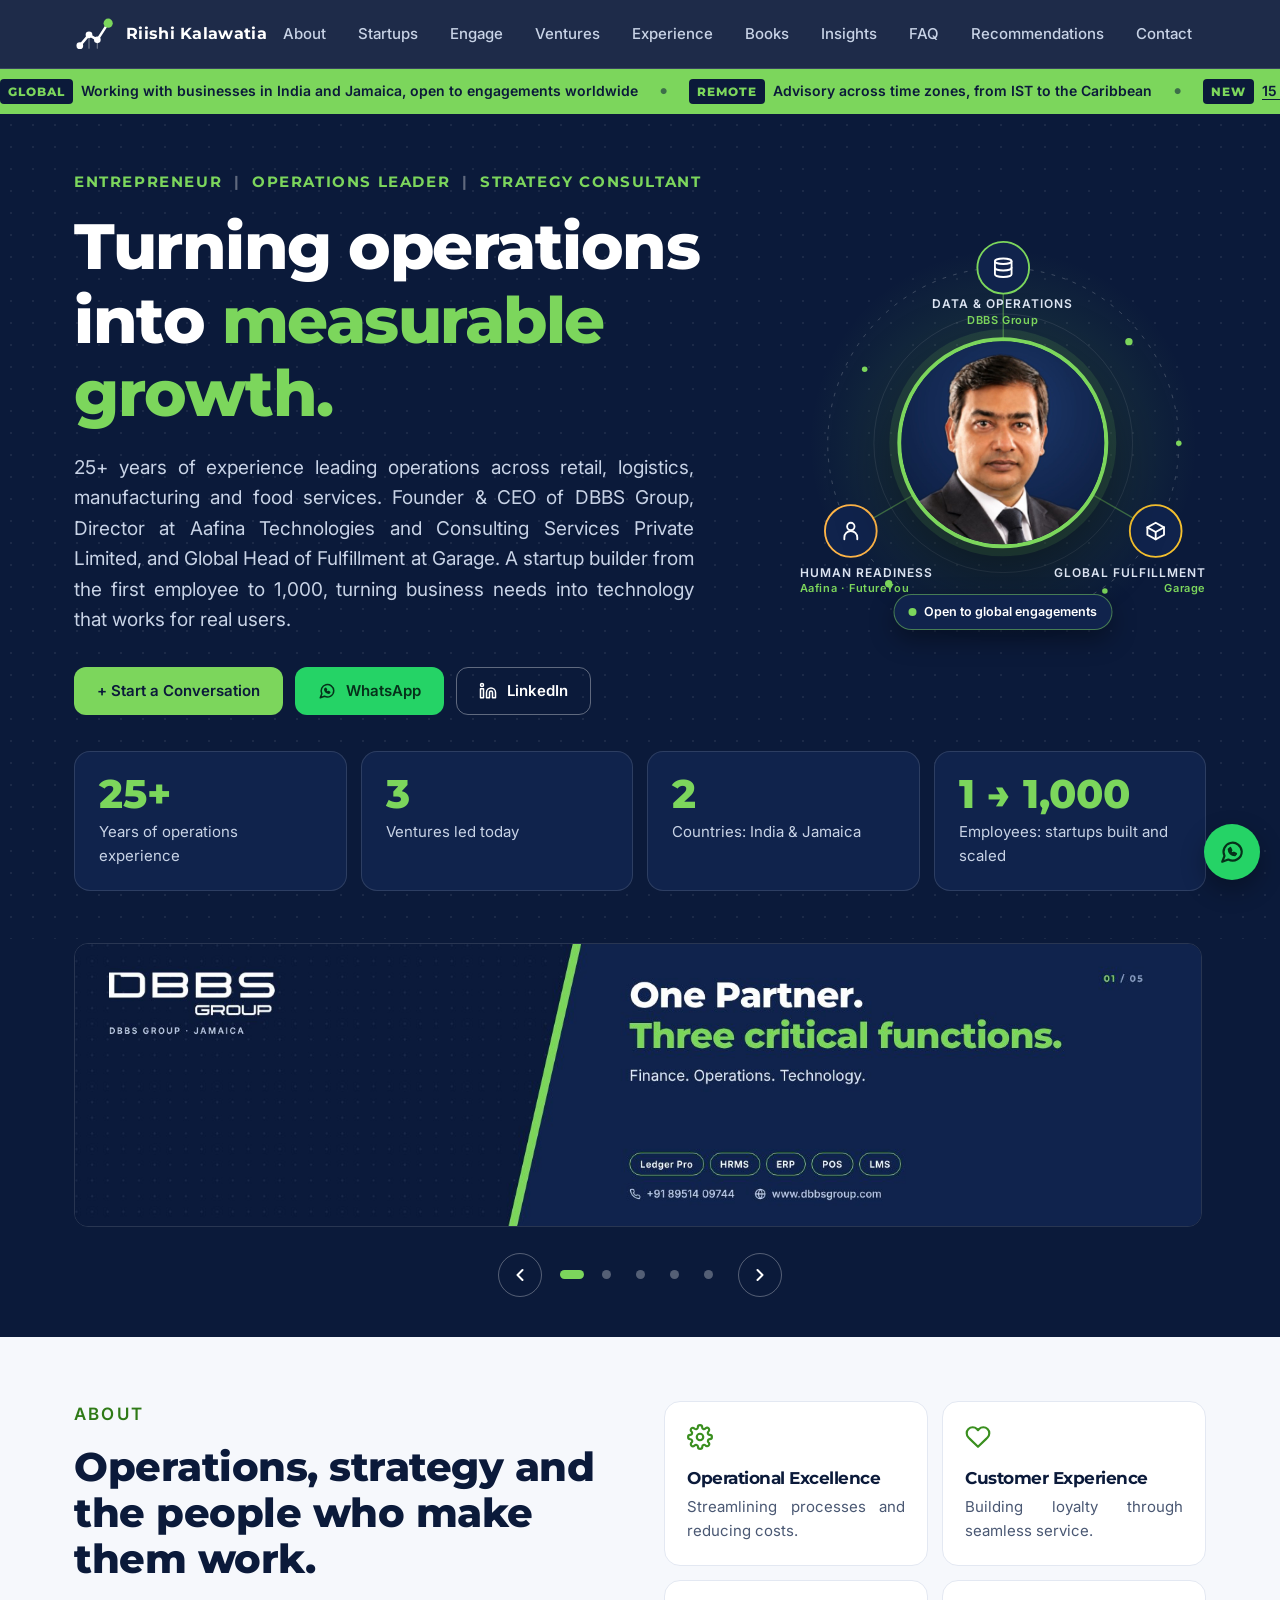
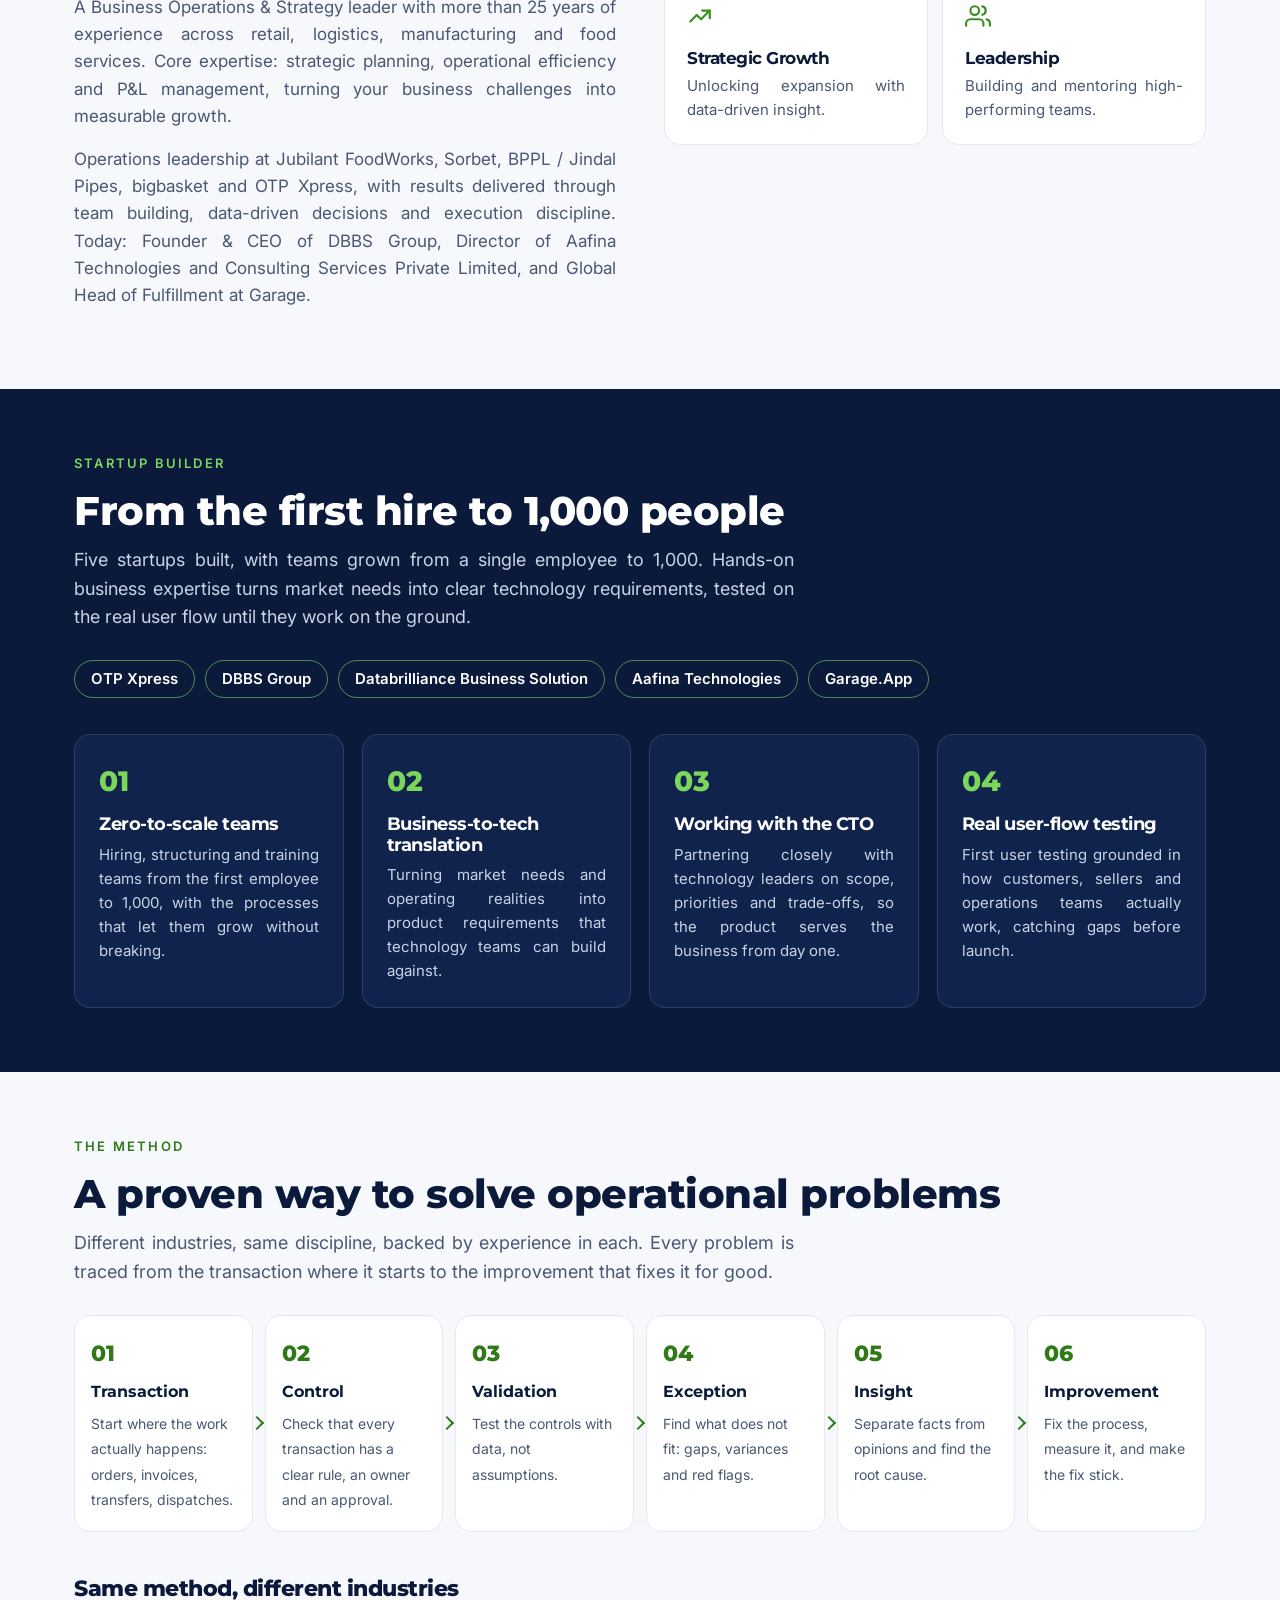
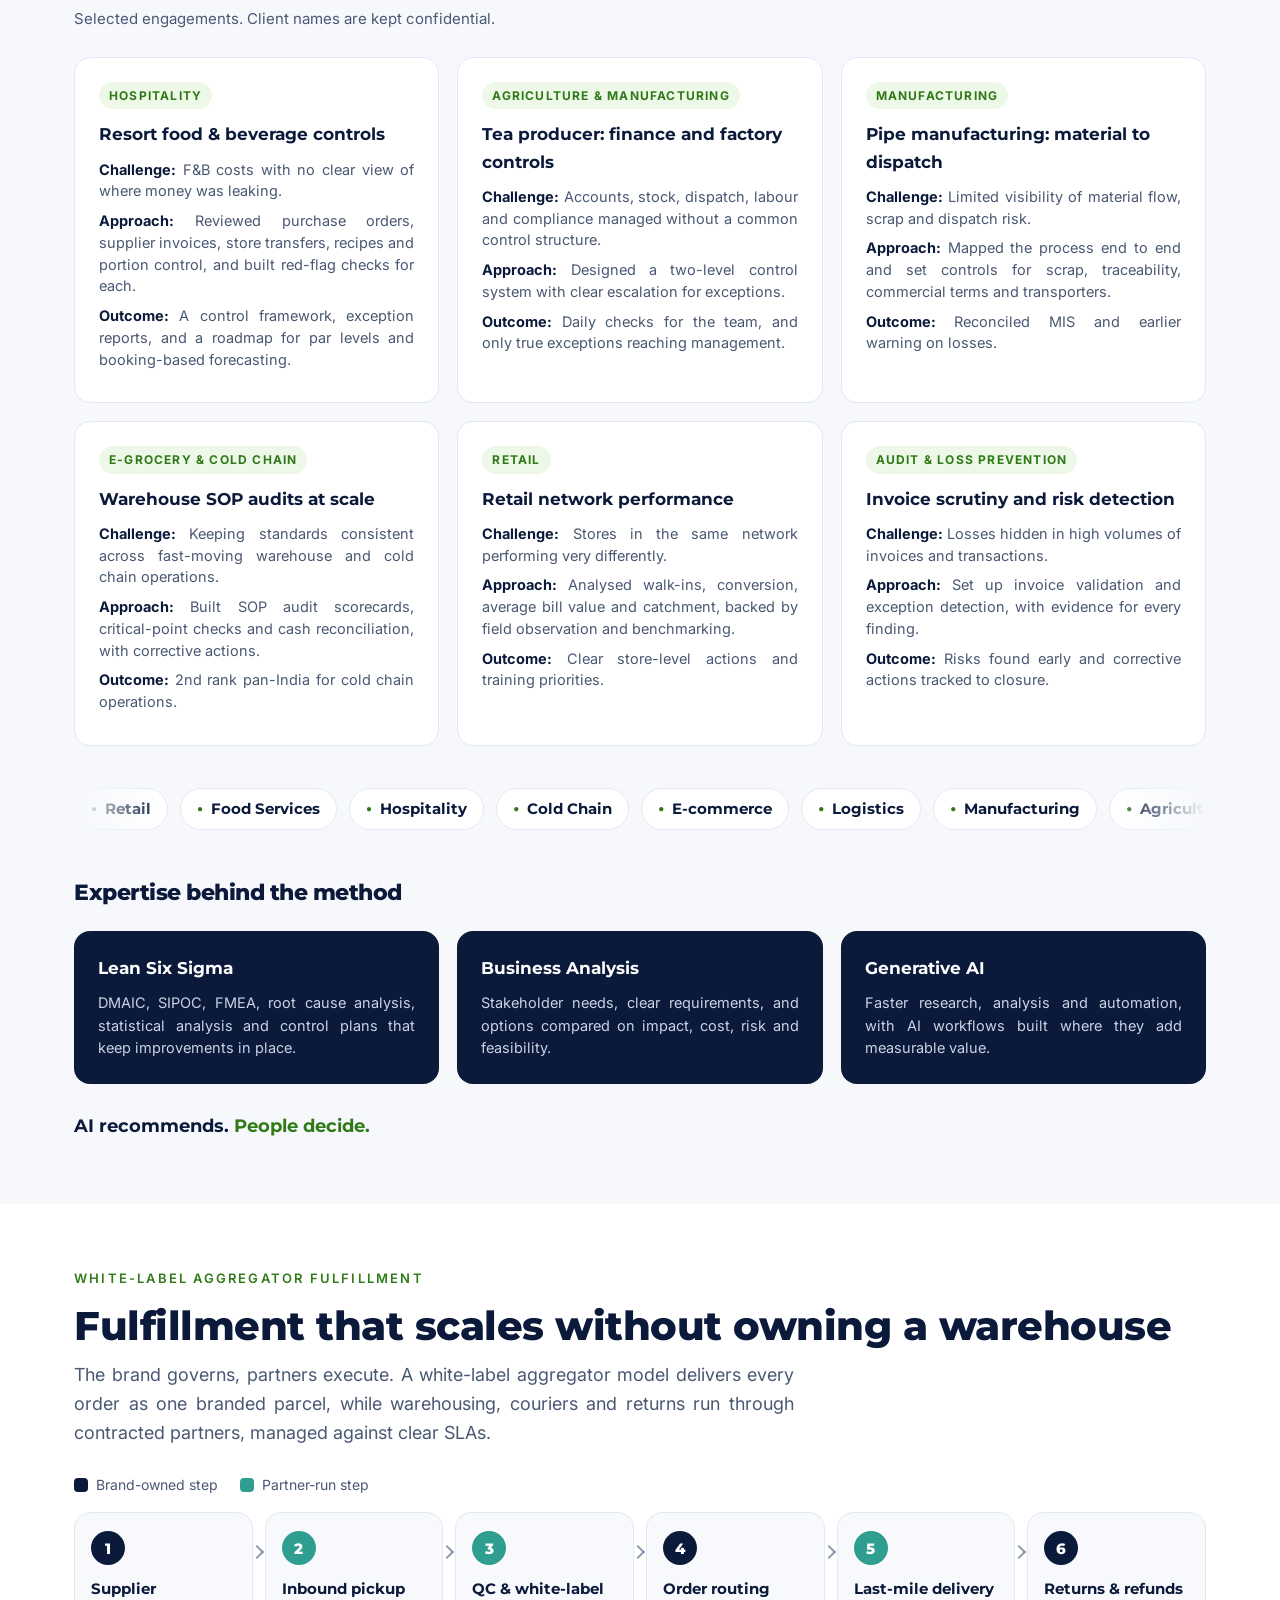
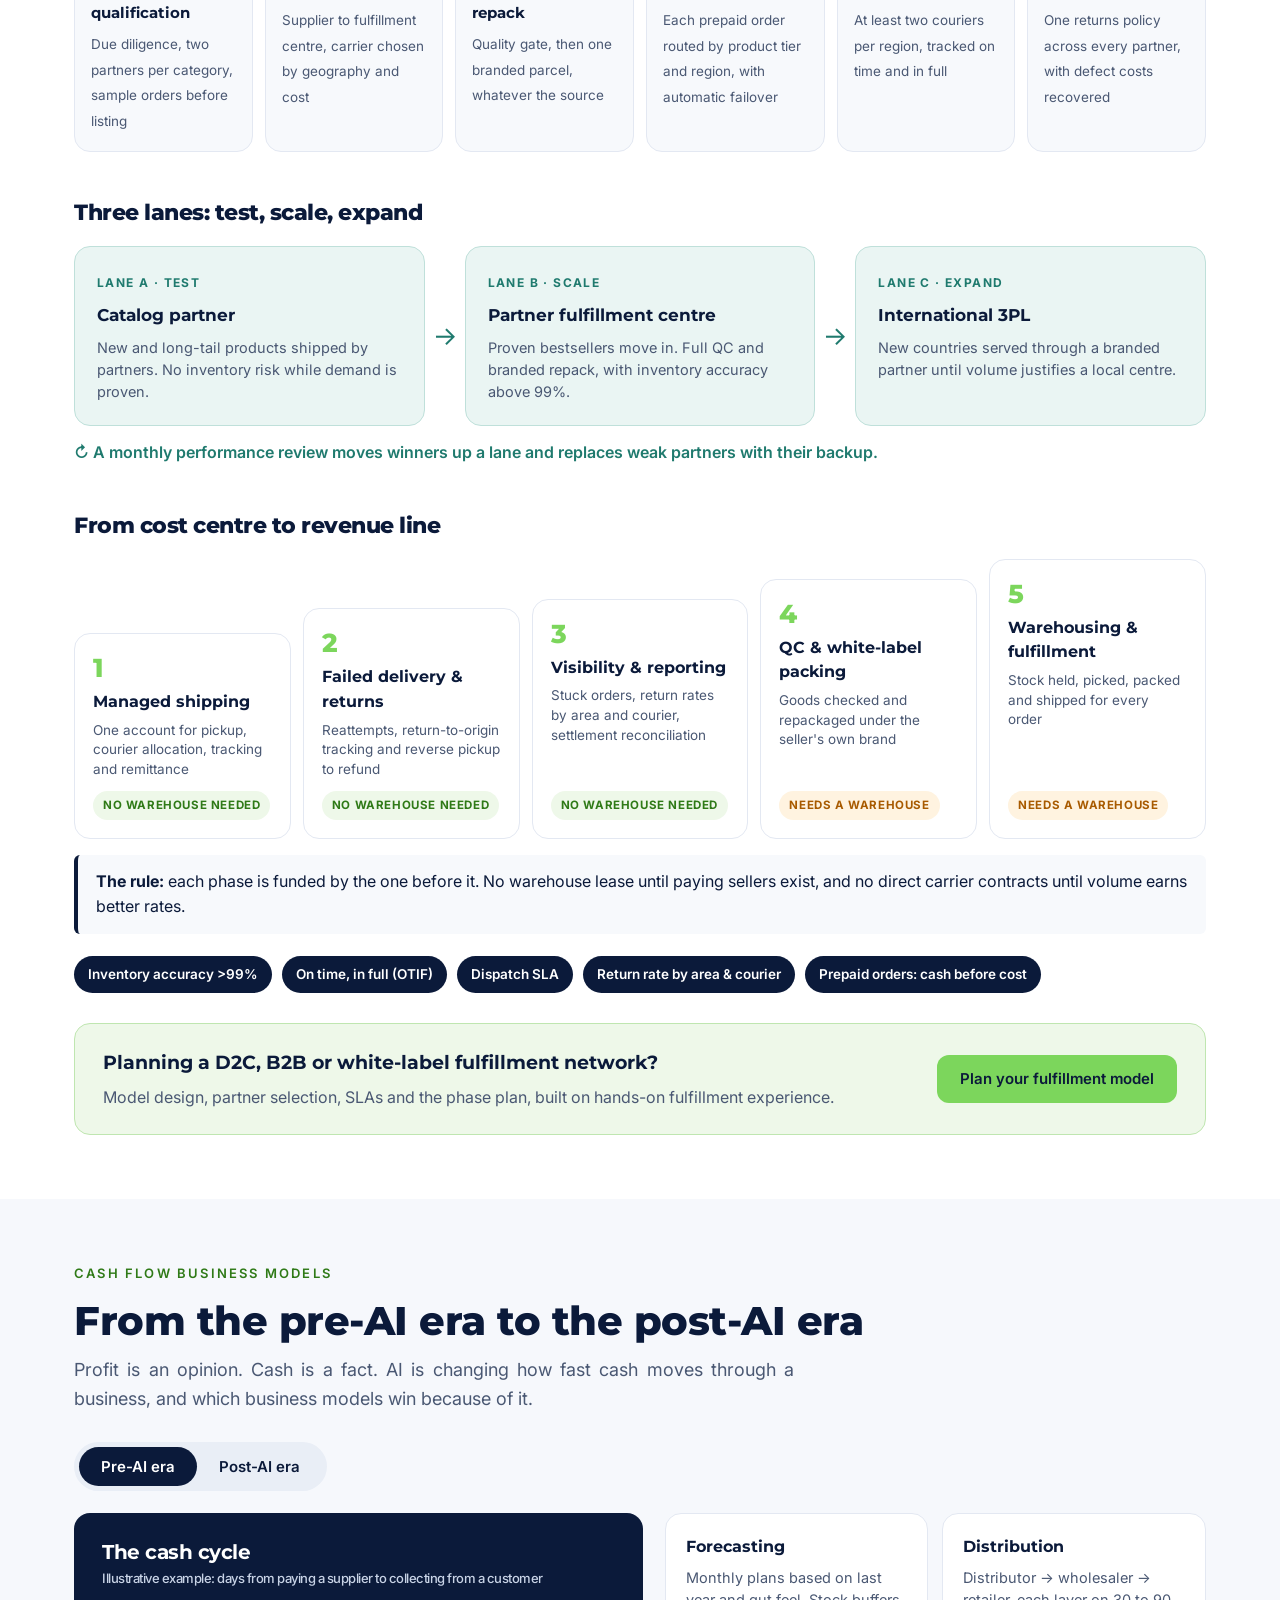
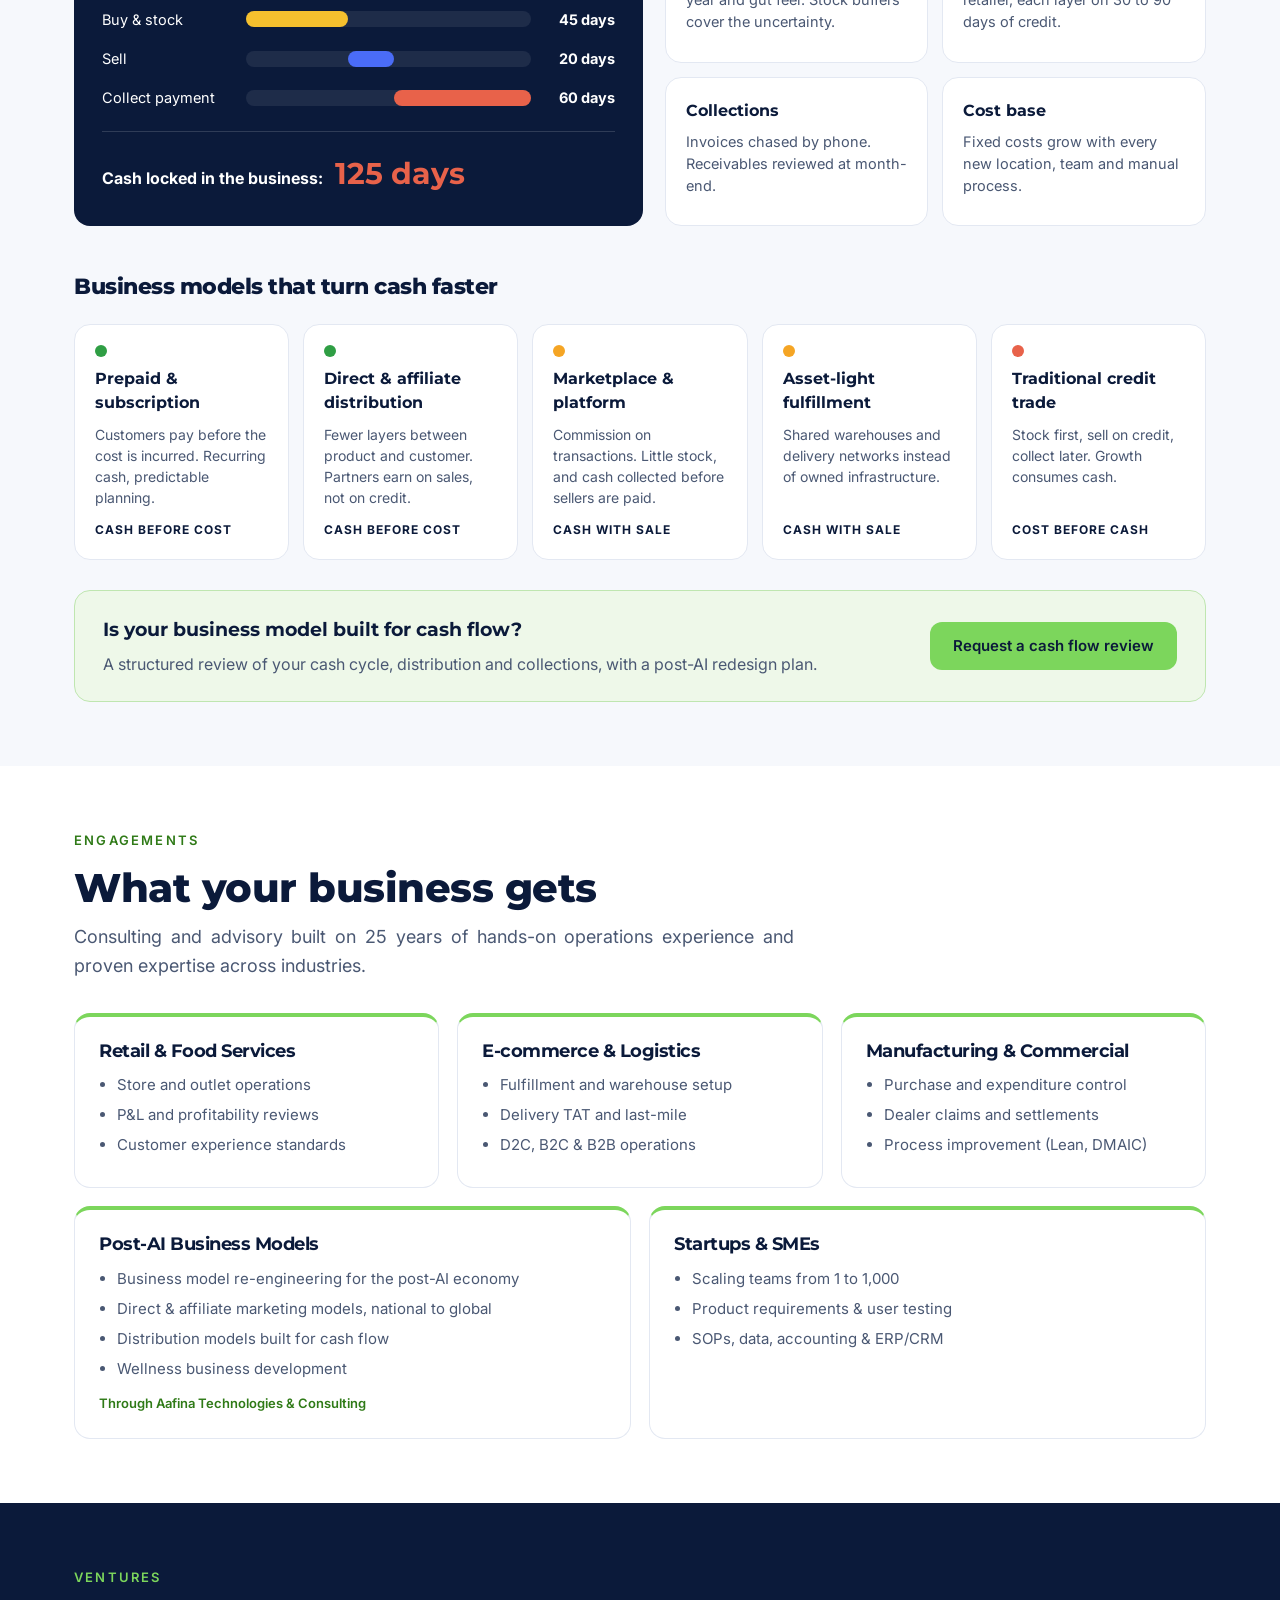
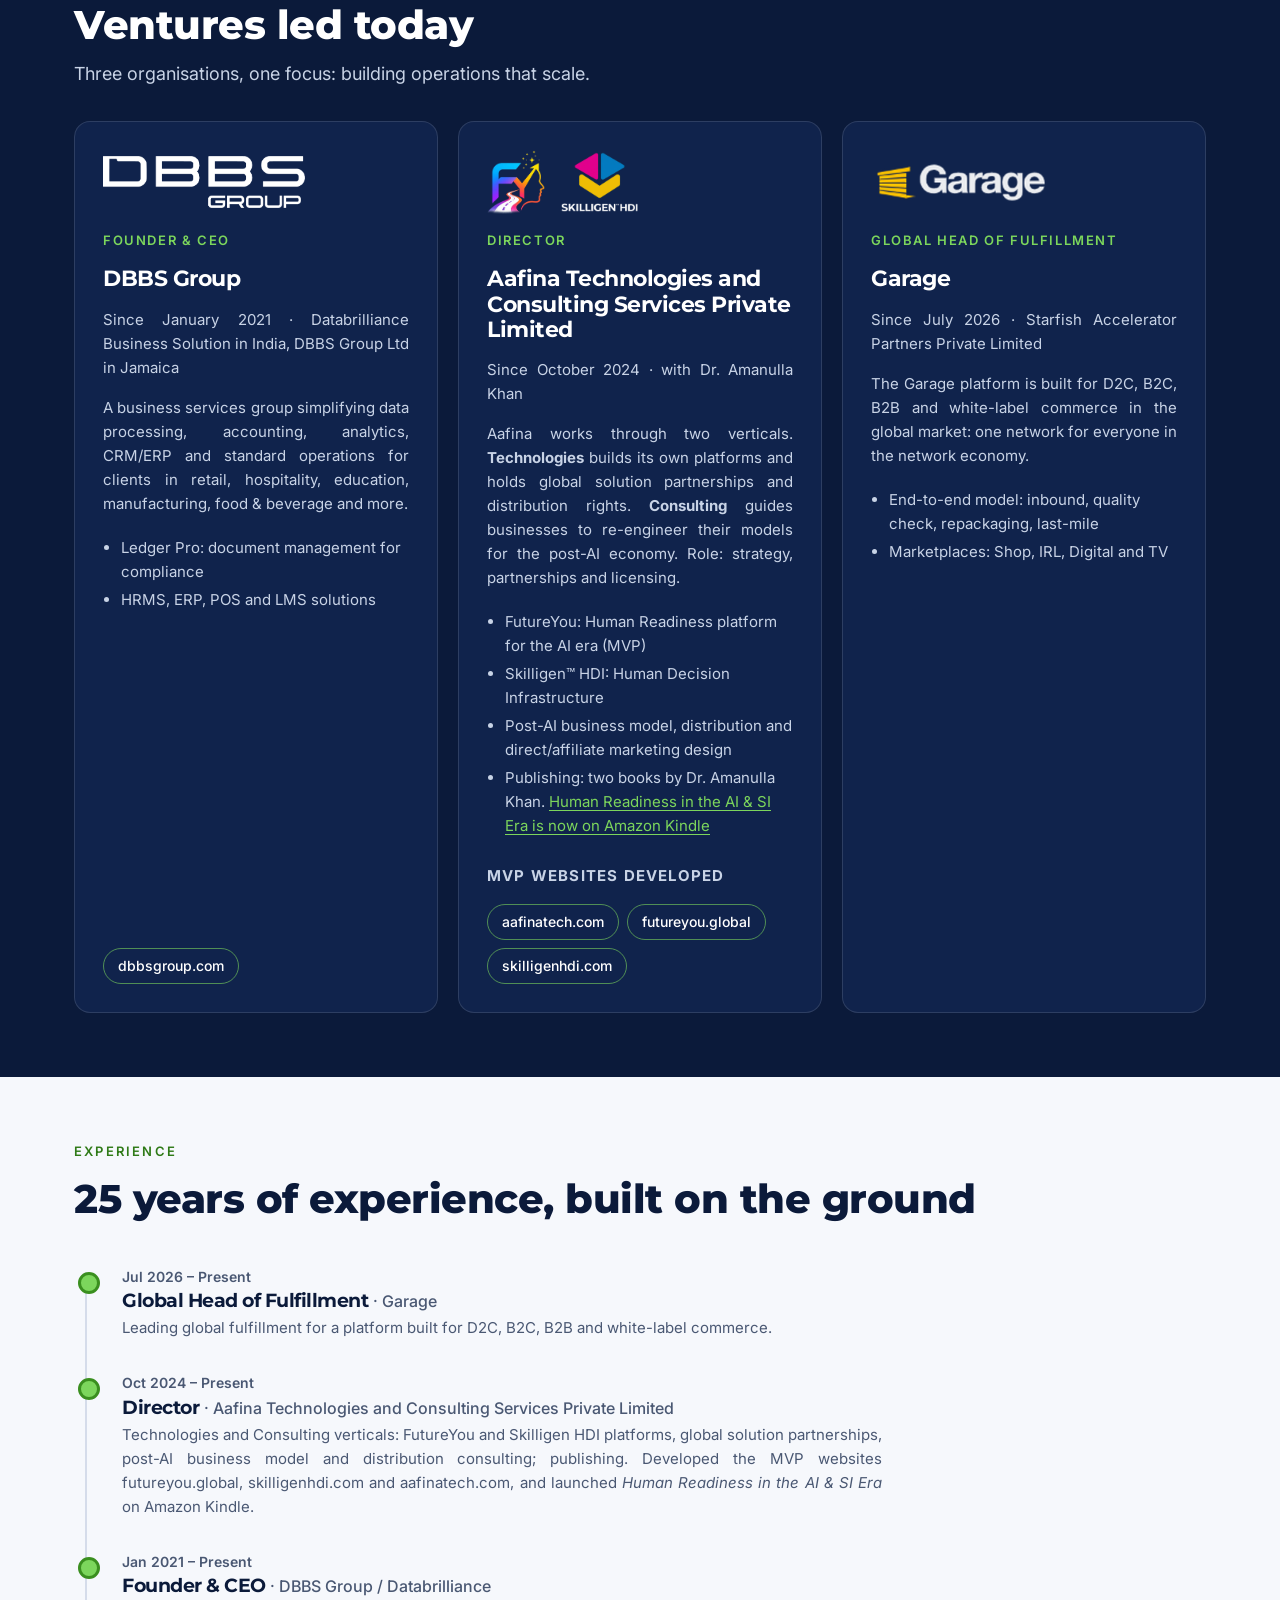
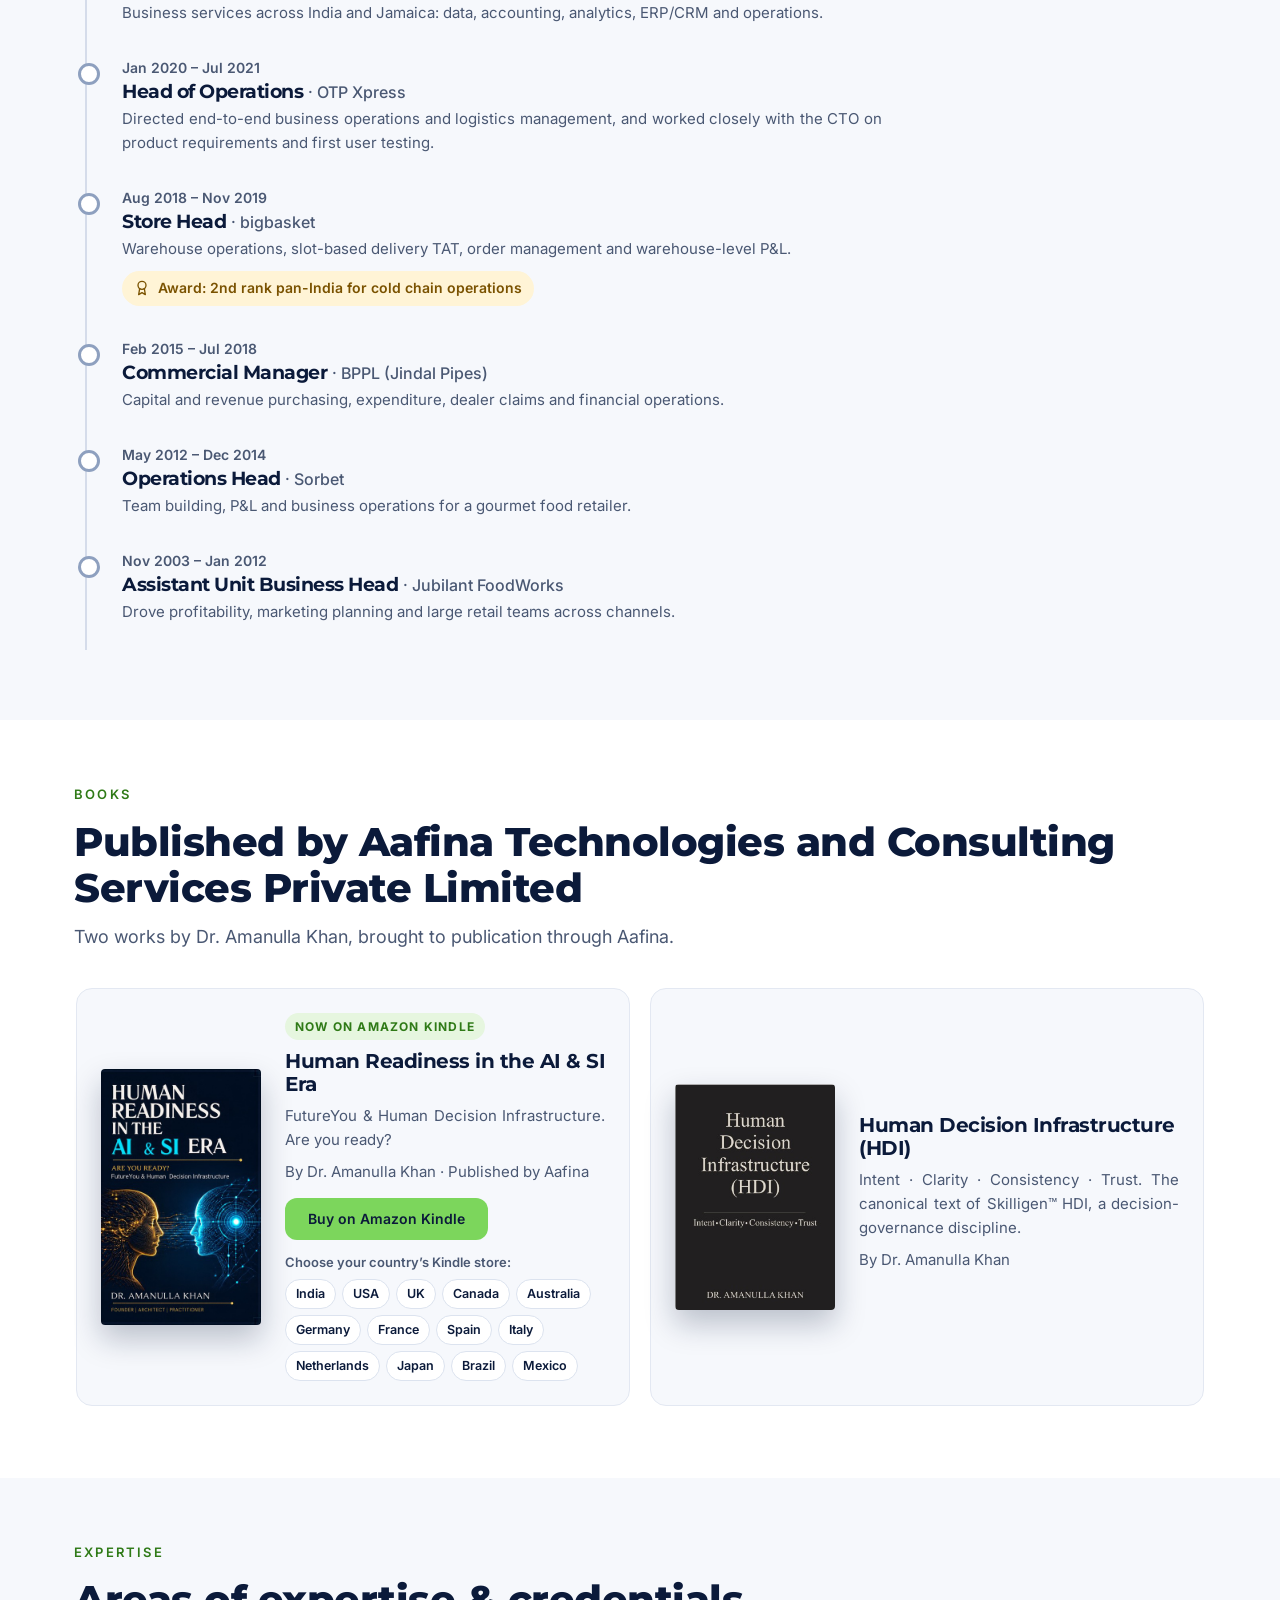
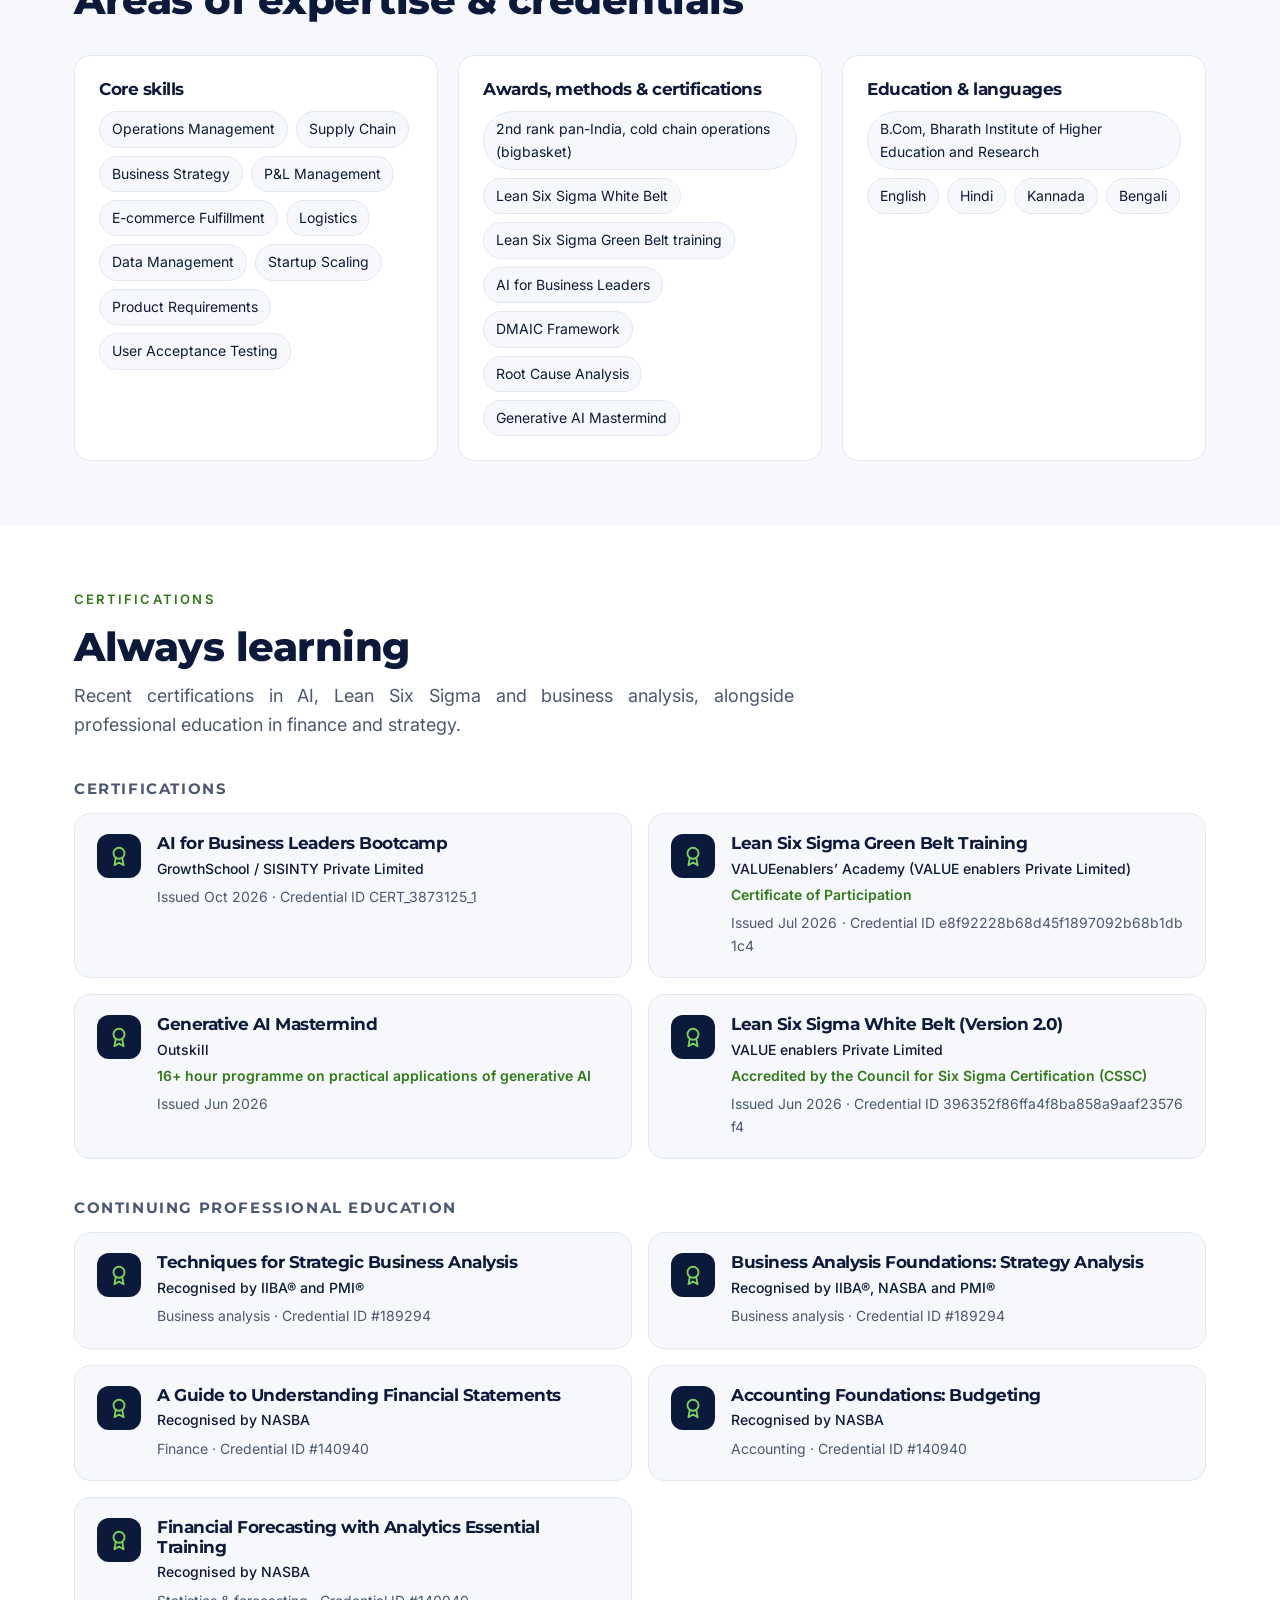
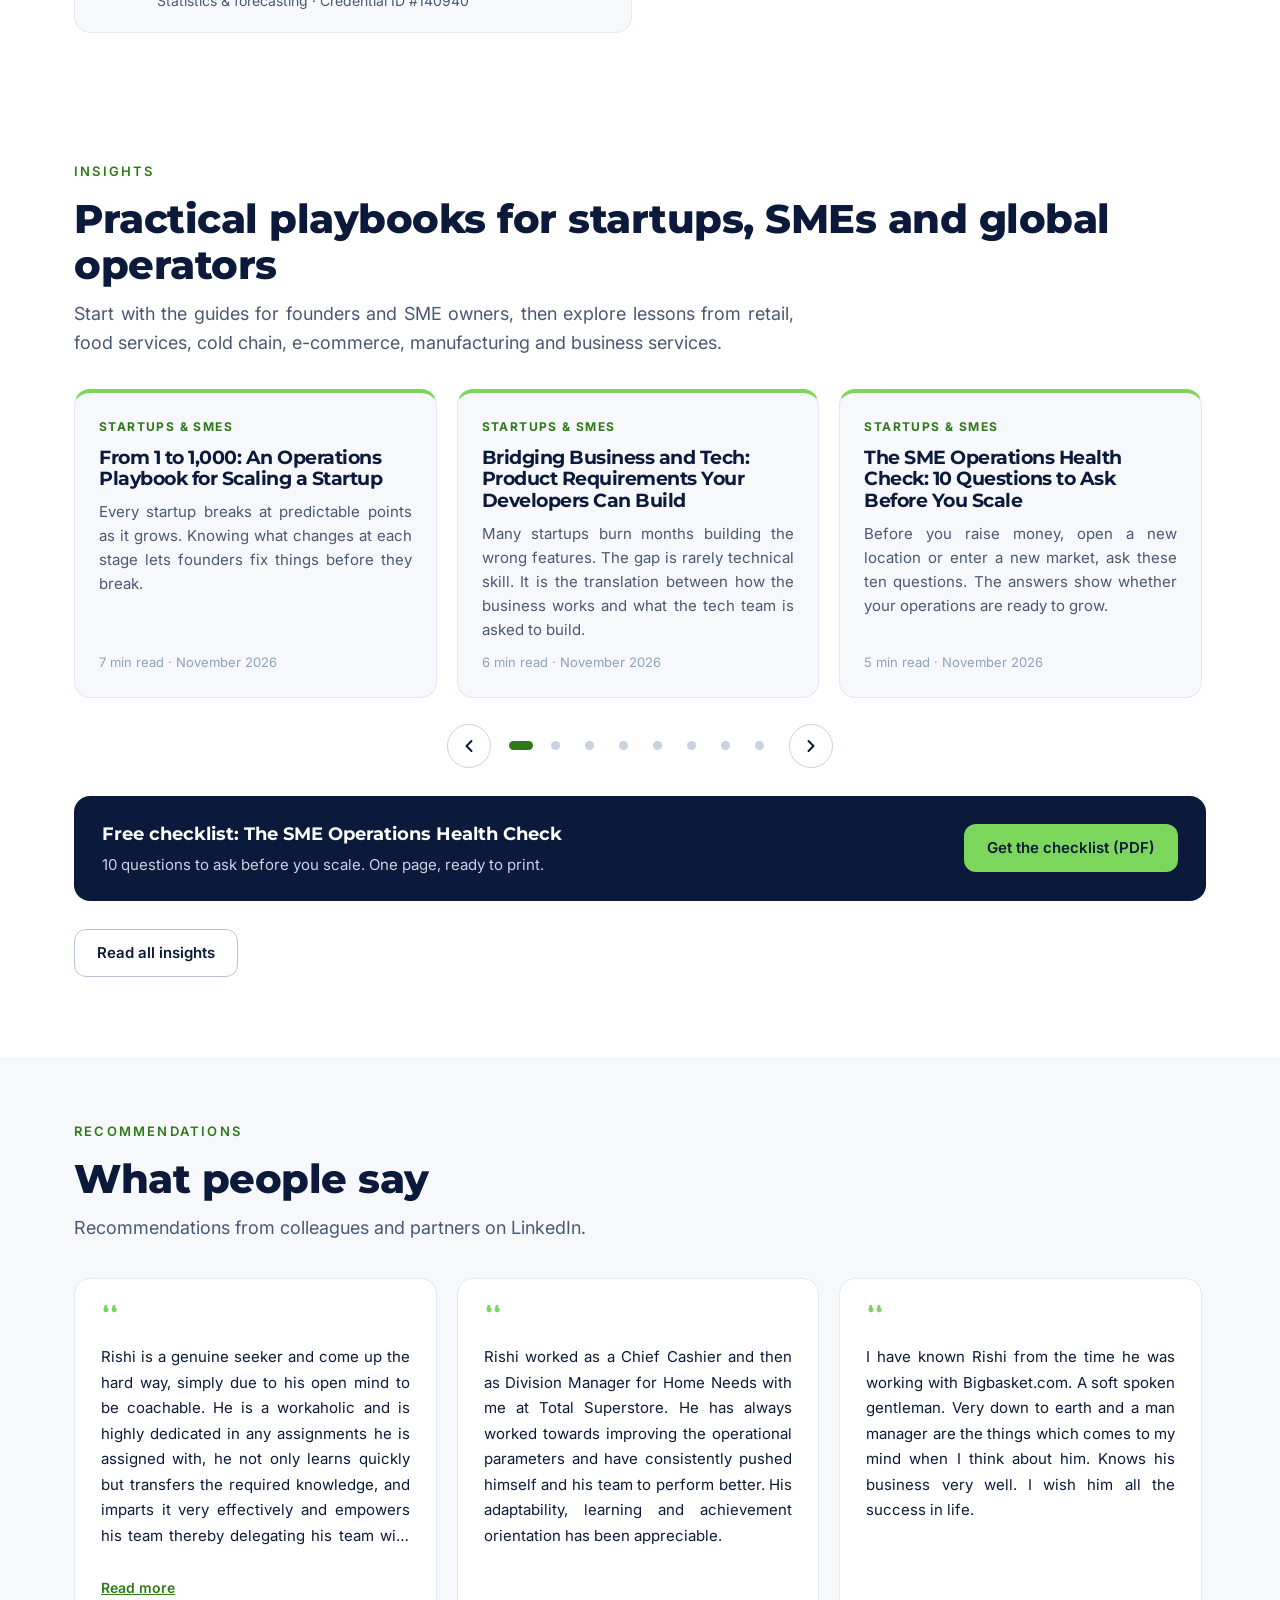
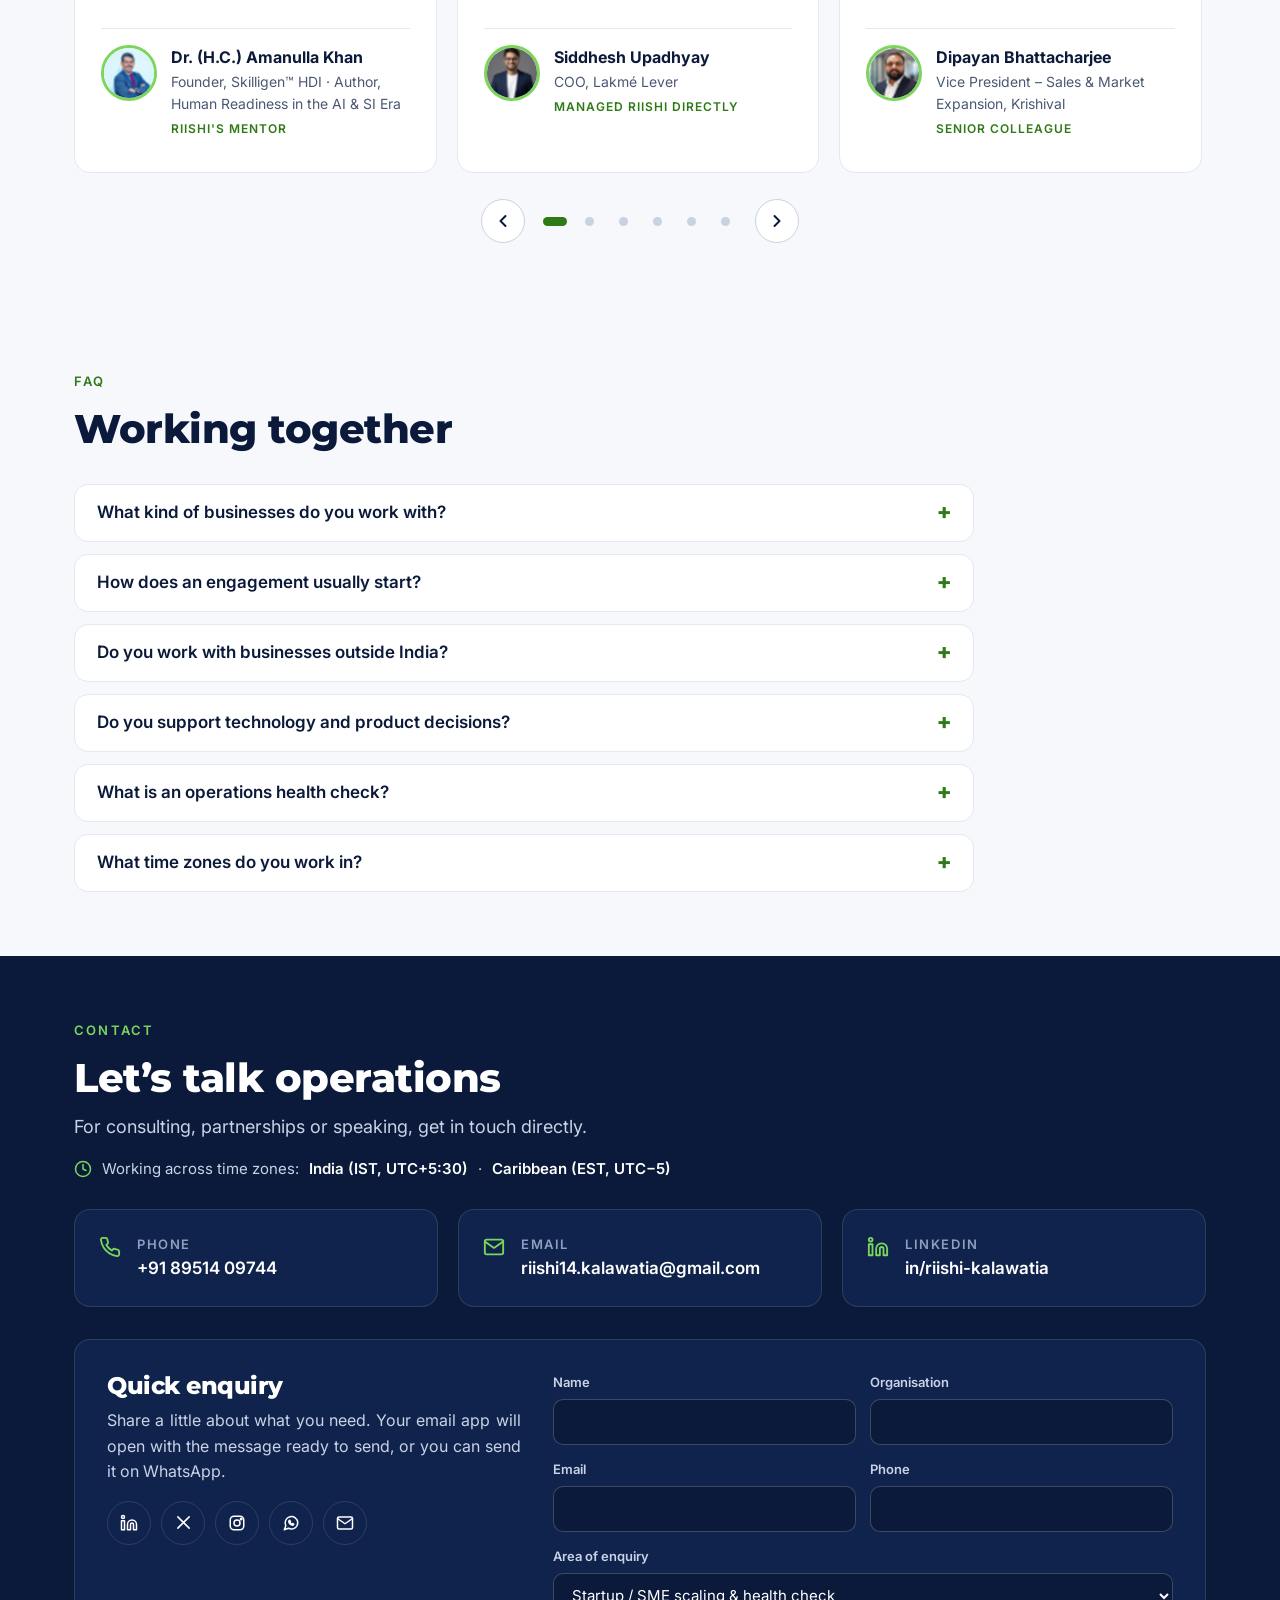
==== index.html @ 048a3f04 "Add white-label fulfillment and cash flow business model sections Co-Authored-By: Claude Opus 5.5 <n" ====
<!DOCTYPE html>
<html lang="en">
<head>
<meta charset="utf-8">
<meta name="viewport" content="width=device-width, initial-scale=1">
<title>Riishi Kalawatia – Operations &amp; Strategy Leader</title>
<meta name="description" content="Riishi Kalawatia: operations &amp; strategy leader with 25+ years in retail, logistics and manufacturing. Startup builder from 1 to 1,000 employees.">
<link rel="canonical" href="https://riishikalawatia.com/">
<link rel="icon" href="favicon.svg" type="image/svg+xml">
<link rel="icon" href="assets/favicon-32.png" sizes="32x32" type="image/png">
<link rel="apple-touch-icon" href="assets/apple-touch-icon.png">
<meta name="theme-color" content="#0B1A3A">
<meta property="og:type" content="profile">
<meta property="og:site_name" content="Riishi Kalawatia">
<meta property="og:title" content="Riishi Kalawatia – Operations &amp; Strategy Leader">
<meta property="og:description" content="Turning operations into measurable growth. 25+ years across retail, logistics, manufacturing and food services; startup builder from 1 to 1,000 employees.">
<meta property="og:url" content="https://riishikalawatia.com/">
<meta property="og:image" content="https://riishikalawatia.com/assets/og-image-v2.png">
<meta property="og:image:width" content="1200">
<meta property="og:image:height" content="630">
<meta name="twitter:card" content="summary_large_image">
<meta name="twitter:title" content="Riishi Kalawatia – Operations &amp; Strategy Leader">
<meta name="twitter:description" content="Turning operations into measurable growth. Startup builder from 1 to 1,000 employees.">
<meta name="twitter:image" content="https://riishikalawatia.com/assets/og-image-v2.png">
<script type="application/ld+json">{"@context": "https://schema.org", "@type": "Person", "name": "Riishi Kalawatia", "alternateName": "Rishi Kumar Kalawatia", "url": "https://riishikalawatia.com/", "image": "https://riishikalawatia.com/assets/riishi.jpg", "jobTitle": "Founder & CEO, DBBS Group", "description": "Operations & strategy leader with 25+ years across retail, logistics, manufacturing and food services; startup builder from 1 to 1,000 employees.", "address": {"@type": "PostalAddress", "addressLocality": "Bengaluru", "addressRegion": "Karnataka", "addressCountry": "IN"}, "email": "mailto:riishi14.kalawatia@gmail.com", "telephone": "+91-8951409744", "worksFor": [{"@type": "Organization", "name": "DBBS Group", "url": "https://dbbsgroup.com"}, {"@type": "Organization", "name": "Aafina Technologies and Consulting Services Private Limited", "url": "https://aafinatech.com"}, {"@type": "Organization", "name": "Garage (Starfish Accelerator Partners Private Limited)"}], "alumniOf": {"@type": "CollegeOrUniversity", "name": "Bharath Institute of Higher Education and Research"}, "knowsAbout": ["Operations management", "Supply chain", "E-commerce fulfillment", "Cold chain", "Startup scaling", "Product requirements", "Lean Six Sigma"], "sameAs": ["https://www.linkedin.com/in/riishi-kalawatia/", "https://x.com/RishiKalawatia", "https://www.instagram.com/kalawatiarishi/"]}</script>
<link rel="preconnect" href="https://fonts.googleapis.com">
<link rel="preconnect" href="https://fonts.gstatic.com" crossorigin>
<link rel="stylesheet" href="https://fonts.googleapis.com/css2?family=Inter:wght@400;500;600&family=Montserrat:wght@600;700;800&display=swap">
<style>
:root{
  --navy:#0B1A3A; --panel:#10234C; --panel-2:#142B5C; --line:rgba(255,255,255,.12);
  --text:#FFFFFF; --muted:#C8D3E6; --soft:#8EA0BF; --accent:#7CD65C;
  --paper:#F6F8FC; --ink:#0B1A3A; --ink-muted:#4A5873;
  --radius:16px; --max:1180px;
}
*{box-sizing:border-box}
html{scroll-behavior:smooth}
body{margin:0;font-family:Inter,system-ui,-apple-system,Segoe UI,Roboto,sans-serif;color:var(--ink);background:var(--paper);line-height:1.6;-webkit-font-smoothing:antialiased}
img{max-width:100%;display:block}
a{color:inherit}
h1,h2,h3{font-family:Montserrat,Inter,sans-serif;line-height:1.15;margin:0;letter-spacing:-.5px}
.wrap{max-width:var(--max);margin:0 auto;padding:0 24px}
.eyebrow{font-size:13px;font-weight:600;letter-spacing:2.2px;text-transform:uppercase;color:var(--accent);margin:0 0 14px}
.section{padding:96px 0}
.section h2{font-size:clamp(28px,4vw,40px);font-weight:800;margin-bottom:16px}
.lead{font-size:18px;color:var(--ink-muted);max-width:720px;margin:0}
.skip{position:absolute;left:-9999px;top:8px;background:#fff;color:var(--ink);padding:8px 12px;border-radius:8px;z-index:100}
.skip:focus{left:8px}

/* Header */
header.site{position:sticky;top:0;z-index:50;background:rgba(11,26,58,.92);backdrop-filter:blur(10px);border-bottom:1px solid var(--line)}
header.site .wrap{display:flex;align-items:center;justify-content:space-between;height:68px}
.brand{display:flex;align-items:center;gap:12px;text-decoration:none;color:#fff}
.brand svg{flex:none}
.brand span{font-family:Montserrat,sans-serif;font-weight:700;font-size:16px;letter-spacing:.3px}
nav.main ul{display:flex;gap:4px;list-style:none;margin:0;padding:0}
nav.main a{display:inline-flex;align-items:center;min-height:44px;padding:0 14px;color:var(--muted);text-decoration:none;font-size:15px;font-weight:500;border-radius:10px}
nav.main a:hover,nav.main a:focus-visible{color:#fff;background:rgba(255,255,255,.06)}
.menu-btn{display:none;min-width:44px;min-height:44px;border:1px solid var(--line);background:transparent;color:#fff;border-radius:10px;cursor:pointer}

/* Hero */
.hero{background:var(--navy);color:#fff;position:relative;overflow:hidden}
.hero::before{content:"";position:absolute;inset:0;background-image:radial-gradient(rgba(255,255,255,.07) 1.4px,transparent 1.4px);background-size:22px 22px;pointer-events:none}
.hero .wrap{position:relative;display:grid;grid-template-columns:1.25fr .75fr;gap:48px;align-items:center;padding-top:88px;padding-bottom:48px}
.hero h1{font-size:clamp(38px,6vw,64px);font-weight:800;letter-spacing:-1.5px}
.hero h1 em{font-style:normal;color:var(--accent)}
.hero p.sub{font-size:19px;color:var(--muted);max-width:620px;margin:22px 0 32px}
.btns{display:flex;flex-wrap:wrap;gap:12px}
.btn{display:inline-flex;align-items:center;gap:10px;min-height:48px;padding:0 22px;border-radius:12px;font-weight:600;font-size:15px;text-decoration:none;border:1px solid transparent}
.btn.primary{background:var(--accent);color:var(--navy)}
.btn.primary:hover{background:#93e077}
.btn.ghost{border-color:rgba(255,255,255,.35);color:#fff}
.btn.ghost:hover{background:rgba(255,255,255,.08)}
.hero .wrap.stats-row{display:block;padding-top:0;padding-bottom:72px}
.stats{display:grid;grid-template-columns:repeat(4,1fr);gap:14px}
.tagline{font-family:Montserrat,sans-serif;font-size:15px;font-weight:700;letter-spacing:1.6px;text-transform:uppercase;color:var(--accent);margin:0 0 16px}
.tagline i{font-style:normal;color:rgba(255,255,255,.35);margin:0 6px}
.btn.wa{background:#25D366;color:#06301A}
.btn.wa:hover{background:#3ee07c}
.e-grid{display:grid;grid-template-columns:repeat(6,1fr);gap:18px;margin-top:44px}
.e-grid .e-card{grid-column:span 2}
.e-grid .e-card:nth-child(n+4){grid-column:span 3}
.e-via{margin:12px 0 0;font-size:13px;font-weight:600;color:#2F7A17}
.e-card{background:#fff;border:1px solid #E3E8F2;border-top:4px solid var(--accent);border-radius:var(--radius);padding:24px}
.e-card h3{font-size:18px;font-weight:700;margin-bottom:12px}
.e-card ul{margin:0;padding-left:18px;color:var(--ink-muted);font-size:15px}
.e-card li{margin:6px 0}
.enquiry{margin-top:40px;background:var(--panel);border:1px solid var(--line);border-radius:var(--radius);padding:32px;display:grid;grid-template-columns:.8fr 1.2fr;gap:32px}
.enquiry h3{font-size:24px;font-weight:800;margin-bottom:8px}
.enquiry p{color:var(--muted);margin:0 0 12px}
.form{display:grid;grid-template-columns:1fr 1fr;gap:14px}
.form .full{grid-column:1/-1}
.form label{display:block;font-size:13px;font-weight:600;color:var(--muted);margin-bottom:6px}
.form input,.form select,.form textarea{width:100%;min-height:46px;padding:10px 14px;border-radius:10px;border:1px solid rgba(255,255,255,.2);background:#0B1A3A;color:#fff;font:inherit;font-size:15px}
.form textarea{min-height:110px;resize:vertical}
.form input:focus,.form select:focus,.form textarea:focus{outline:2px solid var(--accent);outline-offset:1px}
.form .actions{display:flex;flex-wrap:wrap;gap:12px;align-items:center}
.form button{cursor:pointer;font:inherit}
.form .note{font-size:13px;color:var(--soft);margin:0}
.socials{display:flex;gap:10px;margin-top:16px}
.socials a{display:inline-grid;place-items:center;width:44px;height:44px;border-radius:50%;border:1px solid var(--line);color:#fff}
.socials a:hover{border-color:var(--accent);color:var(--accent)}
.wa-float{position:fixed;right:20px;bottom:20px;z-index:60;width:56px;height:56px;border-radius:50%;background:#25D366;color:#06301A;display:grid;place-items:center;box-shadow:0 10px 24px rgba(0,0,0,.3)}
.wa-float:hover{background:#3ee07c}
.hero-visual{position:relative;width:100%;max-width:440px;aspect-ratio:1/1;justify-self:center}
.hero-visual svg{position:absolute;inset:0}
.portrait{position:absolute;left:50%;top:50%;width:56%;aspect-ratio:1/1;transform:translate(-50%,-50%);border-radius:50%;overflow:hidden;background:linear-gradient(160deg,#142B5C,#0B1A3A);border:4px solid var(--accent);box-shadow:0 20px 50px rgba(0,0,0,.45);display:grid;place-items:center}
.portrait img{width:100%;height:100%;object-fit:cover}
.portrait span{font-family:Montserrat,sans-serif;font-weight:800;font-size:56px;color:#fff;letter-spacing:1px}
.orbit-label{position:absolute;font-size:12px;font-weight:600;letter-spacing:1px;text-transform:uppercase;color:var(--muted);white-space:nowrap}
.stat{background:var(--panel);border:1px solid var(--line);border-radius:var(--radius);padding:22px 24px}
.stat b{display:block;font-family:Montserrat,sans-serif;font-size:40px;font-weight:800;color:var(--accent);line-height:1}
.stat span{display:block;margin-top:6px;color:var(--muted);font-size:15px}

/* About */
.about-grid{display:grid;grid-template-columns:1fr 1fr;gap:48px;align-items:start}
.about-grid p{margin:0 0 16px;color:var(--ink-muted);font-size:17px}
.pillars{display:grid;grid-template-columns:1fr 1fr;gap:14px}
.pillar{background:#fff;border:1px solid #E3E8F2;border-radius:var(--radius);padding:22px}
.pillar h3{font-size:17px;font-weight:700;margin-bottom:6px}
.pillar p{margin:0;font-size:15px;color:var(--ink-muted)}
.pillar svg{color:#3A8F1F;margin-bottom:12px}

/* Ventures */
.ventures{background:var(--navy);color:#fff}
.ventures .lead{color:var(--muted)}
.v-grid{display:grid;grid-template-columns:repeat(3,1fr);gap:20px;margin-top:44px}
.venture{background:var(--panel);border:1px solid var(--line);border-radius:var(--radius);padding:28px;display:flex;flex-direction:column;gap:16px}
.venture .logos{display:flex;align-items:center;gap:16px;min-height:64px}
.venture .role{font-size:13px;font-weight:600;letter-spacing:1.6px;text-transform:uppercase;color:var(--accent);margin:0}
.venture h3{font-size:22px;font-weight:700}
.venture p{margin:0;color:var(--muted);font-size:15px}
.venture ul{margin:0;padding-left:18px;color:var(--muted);font-size:15px}
.venture ul li{margin:4px 0}
.venture .links{margin-top:auto;display:flex;flex-wrap:wrap;gap:8px}
.chip{display:inline-flex;align-items:center;min-height:36px;padding:0 14px;border-radius:999px;border:1px solid rgba(124,214,92,.6);color:#fff;font-size:14px;font-weight:500;text-decoration:none}
.chip:hover{background:rgba(124,214,92,.12)}
.since{font-size:14px;color:var(--soft);margin:0}

/* Timeline */
.timeline{list-style:none;margin:44px 0 0;padding:0;position:relative}
.timeline::before{content:"";position:absolute;left:11px;top:6px;bottom:6px;width:2px;background:#D5DCEA}
.timeline li{position:relative;padding:0 0 32px 48px}
.timeline li::before{content:"";position:absolute;left:4px;top:6px;width:16px;height:16px;border-radius:50%;background:#fff;border:3px solid #8EA0BF}
.timeline li.now::before{border-color:#3A8F1F;background:var(--accent)}
.timeline .when{font-size:14px;font-weight:600;color:var(--ink-muted)}
.timeline h3{font-size:19px;font-weight:700;margin:2px 0 4px}
.timeline h3 span{font-family:Inter,sans-serif;font-weight:500;color:var(--ink-muted);font-size:16px;letter-spacing:0}
.timeline p.award{display:inline-flex;align-items:center;gap:8px;margin-top:10px;padding:6px 12px;border-radius:999px;background:#FFF4D6;color:#7A5200;font-size:14px;font-weight:600;text-align:left}
.timeline p{margin:0;color:var(--ink-muted);font-size:15px;max-width:760px}

/* Books */
.books{background:#fff}
.b-grid{display:grid;grid-template-columns:1fr 1fr;gap:28px;margin-top:44px}
.book{display:grid;grid-template-columns:160px 1fr;gap:24px;align-items:center;background:var(--paper);border:1px solid #E3E8F2;border-radius:var(--radius);padding:24px}
.book img{width:160px;border-radius:4px;box-shadow:0 14px 30px rgba(11,26,58,.25)}
.book h3{font-size:20px;font-weight:700;margin-bottom:8px}
.book p{margin:0 0 8px;color:var(--ink-muted);font-size:15px}
.tag{display:inline-block;font-size:12px;font-weight:700;letter-spacing:1.2px;text-transform:uppercase;color:#2F7A17;background:#E6F6DF;padding:4px 10px;border-radius:999px}

/* Expertise */
.x-grid{display:grid;grid-template-columns:repeat(3,1fr);gap:20px;margin-top:44px}
.x-card{background:#fff;border:1px solid #E3E8F2;border-radius:var(--radius);padding:24px}
.x-card h3{font-size:17px;font-weight:700;margin-bottom:12px}
.x-card ul{list-style:none;margin:0;padding:0;display:flex;flex-wrap:wrap;gap:8px}
.x-card li{font-size:14px;padding:6px 12px;border-radius:999px;background:var(--paper);border:1px solid #E3E8F2;color:var(--ink)}

/* Contact */
.contact{background:var(--navy);color:#fff}
.contact .lead{color:var(--muted)}
.c-grid{display:grid;grid-template-columns:repeat(3,1fr);gap:20px;margin-top:40px}
.c-card{display:flex;gap:16px;align-items:flex-start;background:var(--panel);border:1px solid var(--line);border-radius:var(--radius);padding:24px;text-decoration:none;color:#fff;min-height:44px}
.c-card:hover{border-color:rgba(124,214,92,.6)}
.c-card svg{flex:none;color:var(--accent);margin-top:2px}
.c-card b{display:block;font-size:13px;letter-spacing:1.6px;text-transform:uppercase;color:var(--soft);font-weight:600}
.c-card span{display:block;font-size:17px;font-weight:600;word-break:break-word}
footer.site{background:#071230;color:var(--soft);font-size:14px}
footer.site .wrap{display:flex;justify-content:space-between;gap:16px;flex-wrap:wrap;padding-top:28px;padding-bottom:28px}

/* Justified paragraphs */
.hero p.sub,.lead,.about-grid p,.pillar p,.venture p:not(.role),.timeline p:not(.when),.book p,.enquiry p{text-align:justify;text-justify:inter-word;hyphens:auto;-webkit-hyphens:auto}

.i-grid{display:grid;grid-template-columns:repeat(3,1fr);gap:20px;margin-top:40px}
.i-grid .card{display:flex;flex-direction:column;gap:10px;background:var(--paper);border:1px solid #E3E8F2;border-top:4px solid var(--accent);border-radius:var(--radius);padding:24px;text-decoration:none;color:var(--ink)}
.i-grid .card:hover{border-color:#B9C4D8;border-top-color:var(--accent)}
.i-grid .ind{font-size:12px;font-weight:700;letter-spacing:1.4px;text-transform:uppercase;color:#2F7A17}
.i-grid h3{font-size:19px;font-weight:700}
.i-grid p{margin:0;color:var(--ink-muted);font-size:15px;text-align:justify;hyphens:auto}
.i-grid .meta{font-size:13px;color:#8EA0BF;margin-top:auto}
@media (max-width:1180px){
  .menu-btn{display:inline-flex;align-items:center;justify-content:center}
  nav.main{position:absolute;top:68px;left:0;right:0;background:var(--navy);border-bottom:1px solid var(--line);display:none;max-height:calc(100vh - 68px);overflow-y:auto}
  nav.main.open{display:block}
  nav.main ul{flex-direction:column;padding:8px 16px 16px}
  nav.main ul{display:grid;grid-template-columns:repeat(2,1fr);gap:4px}
}
@media (max-width:560px){nav.main ul{grid-template-columns:1fr}}
@media (max-width:960px){.i-grid{grid-template-columns:1fr}}

.startup{background:var(--navy);color:#fff}
.startup .lead{color:var(--muted)}
.s-chips{list-style:none;padding:0;margin:28px 0 0;display:flex;flex-wrap:wrap;gap:10px}
.s-chips li{display:inline-flex;align-items:center;min-height:38px;padding:0 16px;border-radius:999px;border:1px solid rgba(124,214,92,.6);font-weight:600;font-size:15px}
.s-grid{display:grid;grid-template-columns:repeat(4,1fr);gap:18px;margin-top:36px}
.s-card{background:var(--panel);border:1px solid var(--line);border-radius:var(--radius);padding:24px}
.s-num{display:block;font-family:Montserrat,sans-serif;font-weight:800;font-size:28px;color:var(--accent);margin-bottom:10px}
.s-card h3{font-size:18px;font-weight:700;margin-bottom:8px}
.s-card p{margin:0;color:var(--muted);font-size:15px;text-align:justify;hyphens:auto}
@media (max-width:960px){.s-grid{grid-template-columns:repeat(2,1fr)}}
@media (max-width:640px){.s-grid{grid-template-columns:1fr}}

.dl-box{margin-top:28px;display:flex;align-items:center;justify-content:space-between;gap:20px;flex-wrap:wrap;background:var(--navy);color:#fff;border-radius:var(--radius);padding:24px 28px}
.dl-box b{display:block;font-family:Montserrat,sans-serif;font-size:18px}
.dl-box span{display:block;color:var(--muted);font-size:15px;margin-top:4px}
.btn.ghost-dark{border:1px solid #B9C4D8;color:var(--ink)}
.btn.ghost-dark:hover{background:#EEF2F8}
.faq{background:var(--paper)}
.faq-list{margin-top:32px;display:grid;gap:12px;max-width:900px}
.faq details{background:#fff;border:1px solid #E3E8F2;border-radius:14px;padding:0 22px}
.faq summary{cursor:pointer;list-style:none;min-height:56px;display:flex;align-items:center;justify-content:space-between;gap:16px;font-weight:600;font-size:17px}
.faq summary::-webkit-details-marker{display:none}
.faq summary::after{content:"+";font-family:Montserrat,sans-serif;font-size:24px;font-weight:700;color:#2F7A17}
.faq details[open] summary::after{content:"\2013"}
.faq details p{margin:0 0 20px;color:var(--ink-muted);font-size:16px;text-align:justify;hyphens:auto}
.contact .tz{display:flex;align-items:center;gap:10px;flex-wrap:wrap;color:var(--muted);margin:16px 0 0;font-size:15px}
.contact .tz svg{color:var(--accent)}
.contact .tz b{color:#fff;font-weight:600}
footer.site a{color:inherit}

.certs{background:#fff}
.cert-group{font-size:15px;font-weight:700;letter-spacing:1.6px;text-transform:uppercase;color:var(--ink-muted);margin:40px 0 16px}
.cert-grid{display:grid;grid-template-columns:repeat(2,1fr);gap:16px}
.cert{display:flex;gap:16px;align-items:flex-start;background:var(--paper);border:1px solid #E3E8F2;border-radius:var(--radius);padding:20px 22px}
.cert-ico{flex:none;width:44px;height:44px;border-radius:12px;background:var(--navy);color:var(--accent);display:grid;place-items:center}
.cert h3{font-size:17px;font-weight:700;margin-bottom:4px}
.cert p{margin:0;font-size:14px}
.cert .cert-iss{color:var(--ink);font-weight:500}
.cert .cert-note{color:#2F7A17;font-weight:600;margin-top:4px}
.cert .cert-meta{color:var(--ink-muted);margin-top:6px;word-break:break-all}
@media (max-width:760px){.cert-grid{grid-template-columns:1fr}}

/* Sliders */
.slider{position:relative}
.s-track{display:flex;gap:20px;overflow-x:auto;scroll-snap-type:x mandatory;scroll-behavior:smooth;scrollbar-width:none;-ms-overflow-style:none;padding:4px 2px 8px}
.s-track::-webkit-scrollbar{display:none}
.s-slide{flex:0 0 100%;scroll-snap-align:start;min-width:0}
.s-ctrl{display:flex;align-items:center;justify-content:center;gap:16px;margin-top:18px}
.s-btn{width:44px;height:44px;border-radius:50%;border:1px solid #C9D2E3;background:#fff;color:var(--ink);display:grid;place-items:center;cursor:pointer}
.s-btn:hover{border-color:#2F7A17;color:#2F7A17}
.s-dots{display:flex;gap:6px;flex-wrap:wrap;justify-content:center}
.s-dots button{width:28px;height:28px;border:0;background:transparent;padding:0;cursor:pointer;display:grid;place-items:center}
.s-dots button::before{content:"";width:9px;height:9px;border-radius:50%;background:#C9D2E3;transition:width .2s,background .2s}
.s-dots button[aria-current="true"]::before{width:24px;border-radius:999px;background:#2F7A17}
.ventures-strip{background:var(--navy);padding:0 0 56px}
.ventures-strip .s-btn{background:transparent;border-color:rgba(255,255,255,.3);color:#fff}
.ventures-strip .s-btn:hover{border-color:var(--accent);color:var(--accent)}
.ventures-strip .s-dots button::before{background:rgba(255,255,255,.3)}
.ventures-strip .s-dots button[aria-current="true"]::before{background:var(--accent)}
.v-slide img{width:100%;height:auto;border-radius:14px;border:1px solid rgba(255,255,255,.12)}
.i-slider{margin-top:40px}
.i-slider .s-slide{flex-basis:calc((100% - 40px)/3)}
.i-slider .card{display:flex;flex-direction:column;gap:10px;background:var(--paper);border:1px solid #E3E8F2;border-top:4px solid var(--accent);border-radius:var(--radius);padding:24px;text-decoration:none;color:var(--ink)}
.i-slider .ind{font-size:12px;font-weight:700;letter-spacing:1.4px;text-transform:uppercase;color:#2F7A17}
.i-slider h3{font-size:19px;font-weight:700}
.i-slider p{margin:0;color:var(--ink-muted);font-size:15px;text-align:justify;hyphens:auto}
.i-slider .meta{font-size:13px;color:#8EA0BF;margin-top:auto}
.b-slider{margin-top:44px}
.b-slider .s-slide{flex-basis:calc((100% - 20px)/2)}
.t-slider{margin-top:44px}
.t-slider .s-track{align-items:stretch}
.t-slider .t-card{height:auto;box-sizing:border-box}
.t-slider .t-person{margin-top:auto;padding-top:16px;border-top:1px solid #E3E8F2;align-items:flex-start;height:118px;box-sizing:border-box;overflow:hidden}
.t-slider .t-person > div{min-width:0}
.t-slider .t-person span:not(.t-rel){display:-webkit-box;-webkit-line-clamp:2;-webkit-box-orient:vertical;overflow:hidden}
.t-slider .t-person .t-rel{white-space:nowrap;overflow:hidden;text-overflow:ellipsis}
.t-card blockquote{display:-webkit-box;-webkit-line-clamp:9;-webkit-box-orient:vertical;overflow:hidden}
.t-card.open blockquote{display:block}
.t-more{align-self:flex-start;background:none;border:0;padding:6px 0;min-height:44px;font:inherit;font-size:14px;font-weight:600;color:#2F7A17;cursor:pointer;text-decoration:underline}
.t-slider .s-slide{flex-basis:calc((100% - 40px)/3)}
@media (max-width:960px){.i-slider .s-slide,.t-slider .s-slide{flex-basis:calc((100% - 20px)/2)}.b-slider .s-slide{flex-basis:100%}}
@media (max-width:640px){.i-slider .s-slide,.t-slider .s-slide{flex-basis:88%}}
@media (prefers-reduced-motion:reduce){.s-track{scroll-behavior:auto}}
@media (max-width:640px){
  .t-slider .t-person{height:auto;min-height:0}
  .t-slider .t-person .t-rel{white-space:normal}
  .t-slider .t-card blockquote{text-align:left;hyphens:manual}
  .t-slider .t-person span:not(.t-rel){display:block;-webkit-line-clamp:unset}
  .s-ctrl{gap:8px}
  .s-dots{gap:0;flex-wrap:nowrap}
  .s-dots button{width:22px}
}

/* Testimonials */
.testimonials{background:var(--paper)}
.t-grid{display:grid;grid-template-columns:repeat(auto-fit,minmax(300px,1fr));gap:20px;margin-top:44px}
.t-card{background:#fff;border:1px solid #E3E8F2;border-radius:var(--radius);padding:26px;display:flex;flex-direction:column;gap:18px}
.t-card blockquote{margin:0;color:var(--ink);font-size:15px;line-height:1.7;text-align:justify;hyphens:auto}
.t-card blockquote::before{content:"\201C";display:block;font-family:Montserrat,sans-serif;font-size:48px;line-height:.6;color:var(--accent);margin-bottom:10px}
.t-person{display:flex;align-items:center;gap:14px;margin-top:auto}
.t-avatar{width:56px;height:56px;border-radius:50%;flex:none;overflow:hidden;background:var(--navy);color:#fff;display:grid;place-items:center;font-family:Montserrat,sans-serif;font-weight:700;border:3px solid var(--accent)}
.t-avatar img{width:100%;height:100%;object-fit:cover}
.t-person b{display:block;font-size:16px}
.t-person span{display:block;font-size:14px;color:var(--ink-muted)}
.t-person a{text-decoration:none}
.t-person .t-rel{font-size:12px;font-weight:600;letter-spacing:1px;text-transform:uppercase;color:#2F7A17;margin-top:4px}
.t-person a:hover b{text-decoration:underline}
@media (max-width:960px){.t-grid{grid-template-columns:1fr}}

a:focus-visible,button:focus-visible{outline:3px solid var(--accent);outline-offset:3px}

@media (max-width:960px){
  .hero .wrap,.about-grid{grid-template-columns:1fr}
  .hero-visual{max-width:360px}
  .stats{grid-template-columns:repeat(2,1fr)}
  .e-grid{grid-template-columns:repeat(2,1fr)}
  .enquiry{grid-template-columns:1fr}
  .v-grid,.x-grid,.c-grid{grid-template-columns:1fr}
  .b-grid{grid-template-columns:1fr}
}
@media (max-width:760px){
  .menu-btn{display:inline-flex;align-items:center;justify-content:center}
  nav.main{position:absolute;top:68px;left:0;right:0;background:var(--navy);border-bottom:1px solid var(--line);display:none}
  nav.main.open{display:block}
  nav.main ul{flex-direction:column;padding:8px 16px 16px}
  .stats{grid-template-columns:repeat(2,1fr)}
  .e-grid,.form{grid-template-columns:1fr}
  .pillars{grid-template-columns:1fr}
  .book{grid-template-columns:110px 1fr}
  .book img{width:110px}
  .section{padding:72px 0}
}

/* Tablet layout (768-1180px) */
@media (max-width:1180px){
  .e-grid,.s-grid{grid-template-columns:repeat(2,1fr)}
  .v-grid{grid-template-columns:repeat(2,1fr)}
  .v-grid .venture:last-child{grid-column:1/-1}
  .e-grid .e-card,.e-grid .e-card:nth-child(n+4){grid-column:auto}
  .e-grid .e-card:last-child:nth-child(odd){grid-column:1/-1}
  .c-grid{grid-template-columns:repeat(auto-fit,minmax(320px,1fr))}
  .c-card span{word-break:normal;overflow-wrap:anywhere}
  .t-slider .s-slide,.i-slider .s-slide{flex-basis:calc((100% - 20px)/2)}
  .pillar p,.s-card p,.venture p,.e-card li,.i-slider p,.t-card blockquote,.cert p{text-align:left;hyphens:manual}
  .hero .wrap{gap:32px}
}
@media (max-width:960px){
  .v-grid{grid-template-columns:1fr}
}
@media (max-width:640px){
  .e-grid,.s-grid{grid-template-columns:1fr}
  .c-grid{grid-template-columns:1fr}
}

/* Method section */
.method .m-flow{list-style:none;padding:0;margin:40px 0 0;display:grid;grid-template-columns:repeat(6,1fr);gap:12px;counter-reset:m}
.m-flow li{position:relative;background:#fff;border:1px solid #E3E8F2;border-radius:var(--radius);padding:20px 16px 18px;counter-increment:m}
.m-flow li::before{content:counter(m,decimal-leading-zero);display:block;font-family:Montserrat,sans-serif;font-weight:800;font-size:22px;color:#2F7A17;margin-bottom:8px}
.m-flow li:not(:last-child)::after{content:"";position:absolute;right:-10px;top:50%;width:8px;height:8px;border-top:2px solid #2F7A17;border-right:2px solid #2F7A17;transform:translateY(-50%) rotate(45deg);z-index:1}
.m-flow b{display:block;font-family:Montserrat,sans-serif;font-size:16px;margin-bottom:6px;color:var(--navy)}
.m-flow span{font-size:14px;color:var(--ink-muted);line-height:1.45}
.method h3.m-sub{font-size:22px;font-weight:800;margin:64px 0 6px}
.m-note{color:var(--ink-muted);margin:0;font-size:15px}
.k-grid{display:grid;grid-template-columns:repeat(3,1fr);gap:18px;margin-top:26px}
.k-card{background:#fff;border:1px solid #E3E8F2;border-radius:var(--radius);padding:24px}
.k-tag{display:inline-block;font-size:12px;font-weight:700;letter-spacing:1.2px;text-transform:uppercase;color:#2F7A17;background:#EEF8E9;border-radius:999px;padding:4px 10px;margin-bottom:12px}
.k-card h4{font-family:Montserrat,sans-serif;font-size:17px;font-weight:700;margin:0 0 10px;color:var(--navy)}
.k-card p{margin:0 0 8px;font-size:14.5px;color:var(--ink-muted);line-height:1.5}
.k-card p b{color:var(--navy)}
.tk-grid{display:grid;grid-template-columns:repeat(3,1fr);gap:18px;margin-top:26px}
.tk-pill{background:var(--navy);color:#fff;border-radius:var(--radius);padding:24px}
.tk-pill h4{font-family:Montserrat,sans-serif;font-size:17px;margin:0 0 10px;color:#fff}
.tk-pill p{margin:0;font-size:14.5px;color:var(--muted);line-height:1.55}
.m-quote{margin:28px 0 0;font-family:Montserrat,sans-serif;font-weight:700;font-size:18px;color:var(--navy)}
.m-quote span{color:#2F7A17}
@media (max-width:1180px){.method .m-flow{grid-template-columns:repeat(3,1fr)}.m-flow li::after{display:none}.k-grid,.tk-grid{grid-template-columns:repeat(2,1fr)}}
@media (max-width:640px){.method .m-flow,.k-grid,.tk-grid{grid-template-columns:1fr}}
/* Spacing tightened */
.section{padding:64px 0}
.hero .wrap{padding-top:56px;padding-bottom:36px}
.hero .wrap.stats-row{padding-bottom:48px}
.ventures-strip{padding-bottom:40px}
.e-grid,.v-grid,.b-grid,.x-grid,.t-grid,.b-slider,.t-slider{margin-top:32px}
.c-grid,.i-grid,.i-slider{margin-top:28px}
.method h3.m-sub{margin-top:44px}
.method .m-flow{margin-top:28px}
.section h2{margin-bottom:12px}
.enquiry{margin-top:32px}
/* Justified paragraphs */
.m-flow span,.k-card p,.tk-pill p,.e-card li,.cert p,.c-card span,.dl-box span,.book p{text-align:justify;text-justify:inter-word;hyphens:auto;-webkit-hyphens:auto}
/* Highlight ticker */
.ticker{background:#7CD65C;color:#0B1A3A;overflow:hidden;position:relative}
.ticker .tk-track{display:flex;width:max-content;animation:tk 60s linear infinite}
.ticker:hover .tk-track,.ticker:focus-within .tk-track{animation-play-state:paused}
.ticker ul{display:flex;list-style:none;margin:0;padding:0}
.ticker li{display:flex;align-items:center;white-space:nowrap;font-size:14px;font-weight:600;padding:10px 0}
.ticker li::after{content:"\25CF";font-size:8px;margin:0 22px;opacity:.55}
.ticker a{color:inherit;text-decoration:underline;text-underline-offset:3px}
.ticker b{font-family:Montserrat,sans-serif;font-weight:800;margin-right:8px;text-transform:uppercase;font-size:12px;letter-spacing:1px;background:#0B1A3A;color:#7CD65C;padding:3px 8px;border-radius:4px}
@keyframes tk{from{transform:translateX(0)}to{transform:translateX(-50%)}}
@media (prefers-reduced-motion:reduce){.ticker .tk-track{animation:none}.ticker{overflow-x:auto}}
/* Industries runner */
.ind-run{overflow:hidden;margin-top:36px;padding:6px 0;-webkit-mask-image:linear-gradient(90deg,transparent,#000 8%,#000 92%,transparent);mask-image:linear-gradient(90deg,transparent,#000 8%,#000 92%,transparent)}
.ind-run .tk-track{display:flex;width:max-content;animation:tk 45s linear infinite}
.ind-run:hover .tk-track{animation-play-state:paused}
.ind-run ul{display:flex;list-style:none;margin:0;padding:0 12px 0 0;gap:12px}
.ind-run li{white-space:nowrap;font-family:Montserrat,sans-serif;font-weight:700;font-size:15px;color:var(--navy);background:#fff;border:1px solid #E3E8F2;border-radius:999px;padding:8px 16px}
.ind-run li span{color:#2F7A17;margin-right:8px;font-size:10px;vertical-align:2px}
@media (prefers-reduced-motion:reduce){.ind-run .tk-track{animation:none}}
@media (max-width:768px){.section{padding:48px 0}.hero .wrap{padding-top:40px}.ticker li{font-size:13px}}
@media (max-width:480px){.hero p.sub,.lead,.about-grid p{text-align:left;hyphens:manual}}
@media (max-width:640px){.m-flow span,.k-card p,.tk-pill p,.e-card li,.cert p,.c-card span,.dl-box span,.book p{text-align:left;hyphens:manual}}

.links-label{margin:auto 0 8px;padding-top:6px;font-size:12px;font-weight:700;letter-spacing:1.2px;text-transform:uppercase;color:var(--accent)}
.venture .links-label + .links{margin-top:0}
.kindle-link{color:var(--accent);text-decoration:underline;text-underline-offset:3px}
.book .kbtn{margin-top:6px;min-height:42px;font-size:14px}
.kstores{display:flex;flex-wrap:wrap;gap:6px;margin-top:12px;align-items:center}
.kstores span{width:100%;font-size:13px;font-weight:600;color:var(--ink-muted)}
.kstores a{font-size:12.5px;font-weight:600;color:var(--navy);background:#fff;border:1px solid #DCE3EF;border-radius:999px;padding:4px 10px;text-decoration:none}
.kstores a:hover{border-color:#2F7A17;color:#2F7A17}

/* Hero visual refresh */
.portrait{width:52%;border:4px solid var(--accent);box-shadow:0 0 0 8px rgba(124,214,92,.12),0 24px 60px rgba(0,0,0,.5)}
.portrait img{object-position:50% 40%}
.hero-visual .hv-spin{transform-origin:220px 220px;animation:hvspin 90s linear infinite}
.hero-visual .hv-pulse{transform-box:fill-box;transform-origin:center;animation:hvpulse 3s ease-out infinite;opacity:0}
@keyframes hvspin{to{transform:rotate(360deg)}}
@keyframes hvpulse{0%{transform:scale(1);opacity:.7}100%{transform:scale(1.6);opacity:0}}
a.orbit-label{text-decoration:none;color:#DCE4F2;line-height:1.35}
a.orbit-label small{display:block;font-size:11px;letter-spacing:.6px;text-transform:none;color:var(--accent);font-weight:600}
a.orbit-label:hover{color:#fff}
.hv-badge{position:absolute;left:50%;bottom:4%;transform:translateX(-50%);display:inline-flex;align-items:center;gap:8px;white-space:nowrap;background:#10234C;border:1px solid rgba(124,214,92,.5);color:#fff;font-size:12.5px;font-weight:600;border-radius:999px;padding:7px 14px;box-shadow:0 10px 24px rgba(0,0,0,.35)}
.hv-badge i{width:8px;height:8px;border-radius:50%;background:var(--accent);box-shadow:0 0 0 0 rgba(124,214,92,.7);animation:hvdot 2s infinite}
@keyframes hvdot{0%{box-shadow:0 0 0 0 rgba(124,214,92,.7)}70%{box-shadow:0 0 0 8px rgba(124,214,92,0)}100%{box-shadow:0 0 0 0 rgba(124,214,92,0)}}
@media (max-width:480px){.orbit-label{font-size:10px;letter-spacing:.6px}a.orbit-label small{font-size:10px}.hv-badge{font-size:11.5px;padding:6px 12px}}
@media (prefers-reduced-motion:reduce){.hero-visual .hv-spin,.hero-visual .hv-pulse,.hv-badge i{animation:none}}
/* Cash flow section (preview) */
.cf .cf-toggle{display:inline-flex;background:#E9EEF6;border-radius:999px;padding:5px;margin-top:28px}
.cf-toggle button{border:0;background:transparent;font:600 15px Inter,sans-serif;color:var(--navy);padding:10px 22px;border-radius:999px;cursor:pointer}
.cf-toggle button.on{background:var(--navy);color:#fff}
.cf-board{display:grid;grid-template-columns:1.05fr 1fr;gap:22px;margin-top:22px}
.cf-time{background:var(--navy);color:#fff;border-radius:var(--radius);padding:28px}
.cf-time h3{font-size:20px;margin:0 0 22px;color:#fff}.cf-time h3 small{display:block;font:500 13px Inter,sans-serif;color:var(--muted);margin-top:6px}
.cf-row{display:grid;grid-template-columns:130px 1fr 70px;align-items:center;gap:14px;margin-bottom:16px;font-size:14.5px}
.cf-row .b{display:block;height:16px;border-radius:8px;transition:width .6s ease}
.cf-row .stock{background:#F5C02E}.cf-row .sell{background:#4A6CF7}.cf-row .coll{background:#E8624A}
.cf-row em{font-style:normal;font-weight:700;text-align:right}
.cf-total{margin-top:22px;padding-top:18px;border-top:1px solid rgba(255,255,255,.15);font-size:16px}
.cf-total strong{font-family:Montserrat,sans-serif;font-size:30px;margin-left:8px}
.cf-board[data-era=pre] .post,.cf-board[data-era=post] .pre{display:none}
.cf-row .b{transition:width .6s ease,margin-left .6s ease}
.cf-board[data-era=pre] .stock{width:36%;margin-left:0}.cf-board[data-era=pre] .sell{width:16%;margin-left:36%}.cf-board[data-era=pre] .coll{width:48%;margin-left:52%}
.cf-board[data-era=post] .stock{width:9.6%;margin-left:0}.cf-board[data-era=post] .sell{width:5.6%;margin-left:9.6%}.cf-board[data-era=post] .coll{width:2.4%;margin-left:15.2%}
.cf-row .trk{background:rgba(255,255,255,.08);border-radius:8px;height:16px;display:block}
.cf .m-sub{font-size:22px;font-weight:800;margin:48px 0 6px}
.cf .cf-card p{text-align:left !important;hyphens:manual !important}

.cf-board[data-era=pre] .cf-total strong{color:#E8624A}.cf-board[data-era=post] .cf-total strong{color:#7CD65C}
.cf-cards{display:grid;grid-template-columns:1fr 1fr;gap:14px}
.cf-card{background:#fff;border:1px solid #E3E8F2;border-radius:var(--radius);padding:20px}
.cf-card h4{font-family:Montserrat,sans-serif;font-size:16px;margin:0 0 8px;color:var(--navy)}
.cf-card p{margin:0;font-size:14.5px;line-height:1.5;color:var(--ink-muted);text-align:justify;hyphens:auto}
.cf-board[data-era=post] .cf-card{border-color:#BFE6B0;background:#F6FCF3}
.cf-models{display:grid;grid-template-columns:repeat(5,1fr);gap:14px;margin-top:24px}
.cf-model{background:#fff;border:1px solid #E3E8F2;border-radius:var(--radius);padding:20px;display:flex;flex-direction:column}
.cf-model h4{font-family:Montserrat,sans-serif;font-size:15.5px;margin:10px 0 8px;color:var(--navy)}
.cf-model p{font-size:14px;line-height:1.5;color:var(--ink-muted);margin:0 0 12px;flex:1}
.cf-model b{font-size:12px;letter-spacing:1px;text-transform:uppercase;color:var(--navy)}
.cf-dot{width:12px;height:12px;border-radius:50%}.cf-dot.g{background:#2F9E44}.cf-dot.a{background:#F5A524}.cf-dot.r{background:#E8624A}
.cf-cta{margin-top:30px;background:#EEF8E9;border:1px solid #BFE6B0;border-radius:var(--radius);padding:24px 28px;display:flex;align-items:center;justify-content:space-between;gap:20px}
.cf-cta h4{font-family:Montserrat,sans-serif;font-size:19px;margin:0 0 6px;color:var(--navy)}.cf-cta p{margin:0;color:var(--ink-muted)}
@media (max-width:1180px){.cf-board{grid-template-columns:1fr}.cf-models{grid-template-columns:repeat(2,1fr)}}
@media (max-width:640px){.cf-cards,.cf-models{grid-template-columns:1fr}.cf-row{grid-template-columns:100px 1fr 60px}.cf-cta{flex-direction:column;align-items:flex-start}}
/* Fulfillment section (preview) */
.ff-legend{display:flex;gap:22px;margin-top:26px;font-size:14px;color:var(--ink-muted)}
.ff-legend span{display:flex;align-items:center;gap:8px}.ff-legend i{width:14px;height:14px;border-radius:4px}
.ff-legend i.o,.ff-flow li.o::before{background:var(--navy)}.ff-legend i.p,.ff-flow li.p::before{background:#2F9E8F}
.ff-flow{list-style:none;padding:0;margin:16px 0 0;display:grid;grid-template-columns:repeat(6,1fr);gap:12px;counter-reset:f}
.ff-flow li{position:relative;background:#F7F9FC;border:1px solid #E3E8F2;border-radius:var(--radius);padding:18px 16px;counter-increment:f}
.ff-flow li::before{content:counter(f);display:flex;align-items:center;justify-content:center;width:34px;height:34px;border-radius:50%;color:#fff;font:800 15px Montserrat,sans-serif;margin-bottom:12px}
.ff-flow li:not(:last-child)::after{content:"";position:absolute;right:-10px;top:34px;width:8px;height:8px;border-top:2px solid #8A97B0;border-right:2px solid #8A97B0;transform:rotate(45deg);z-index:1}
.ff-flow b{display:block;font-family:Montserrat,sans-serif;font-size:15px;color:var(--navy);margin-bottom:6px}
.ff-flow span{font-size:13.5px;line-height:1.45;color:var(--ink-muted)}
.ff .m-sub{font-size:22px;font-weight:800;margin:48px 0 6px}
.ff-lanes{display:grid;grid-template-columns:1fr 40px 1fr 40px 1fr;align-items:stretch;margin-top:20px}
.ff-lane{background:#EAF5F3;border:1px solid #BFE0DA;border-radius:var(--radius);padding:22px}
.ff-lane em{font-style:normal;font-size:12px;font-weight:700;letter-spacing:1.4px;text-transform:uppercase;color:#1F7A6E}
.ff-lane h4{font-family:Montserrat,sans-serif;font-size:17px;margin:8px 0;color:var(--navy)}.ff-lane p{margin:0;font-size:14.5px;line-height:1.5;color:var(--ink-muted)}
.ff-arrow{display:flex;align-items:center;justify-content:center;font-size:26px;color:#1F7A6E}
.ff-loop{margin:14px 0 0;font-weight:600;color:#1F7A6E}
.ff-ladder{display:grid;grid-template-columns:repeat(5,1fr);gap:12px;margin-top:20px;align-items:end}
.ff-step{background:#fff;border:1px solid #E3E8F2;border-radius:var(--radius);padding:18px;display:flex;flex-direction:column}
.ff-step:nth-child(1){min-height:200px}.ff-step:nth-child(2){min-height:220px}.ff-step:nth-child(3){min-height:240px}.ff-step:nth-child(4){min-height:260px}.ff-step:nth-child(5){min-height:280px}
.ff-step b{font:800 26px Montserrat,sans-serif;color:#7CD65C}.ff-step h4{font-family:Montserrat,sans-serif;font-size:15.5px;margin:6px 0;color:var(--navy)}
.ff-step p{margin:0 0 12px;font-size:13.5px;line-height:1.45;color:var(--ink-muted);flex:1}
.ff-step span{font-size:11.5px;font-weight:700;letter-spacing:.6px;text-transform:uppercase;border-radius:999px;padding:5px 10px;align-self:flex-start}
.ff-step .now{background:#EEF8E9;color:#2F7A17}.ff-step .later{background:#FFF3E0;color:#A85A00}
.ff-rule{margin:16px 0 0;padding:14px 18px;background:#F7F9FC;border-left:4px solid var(--navy);border-radius:6px;color:var(--ink)}
.ff-kpis{display:flex;flex-wrap:wrap;gap:10px;margin-top:22px}
.ff-kpis span{background:var(--navy);color:#fff;font-size:13.5px;font-weight:600;border-radius:999px;padding:8px 14px}
@media (max-width:1180px){.ff-flow{grid-template-columns:repeat(3,1fr)}.ff-flow li::after{display:none}.ff-ladder{grid-template-columns:repeat(3,1fr)}.ff-step{min-height:0!important}}
@media (max-width:640px){.ff-flow,.ff-ladder{grid-template-columns:1fr}.ff-lanes{grid-template-columns:1fr}.ff-arrow{transform:rotate(90deg);height:36px}}
</style>
</head>
<body>
<a class="skip" href="#main">Skip to content</a>

<header class="site">
  <div class="wrap">
    <a class="brand" href="#top" aria-label="Riishi Kalawatia, home">
      <svg aria-hidden="true" width="40" height="40" viewBox="0 0 96 96"><path d="M14 76 L36 50 L56 62 L82 22" fill="none" stroke="#FFFFFF" stroke-width="6" stroke-linecap="round" stroke-linejoin="round"/><path d="M36 50 L36 82 M56 62 L56 82" stroke="#FFFFFF" stroke-width="3" stroke-opacity="0.35" stroke-linecap="round"/><circle cx="14" cy="76" r="8" fill="#FFFFFF"/><circle cx="36" cy="50" r="8" fill="#FFFFFF"/><circle cx="56" cy="62" r="8" fill="#FFFFFF"/><circle cx="82" cy="22" r="11" fill="#7CD65C"/></svg>
      <span>Riishi Kalawatia</span>
    </a>
    <button class="menu-btn" type="button" aria-expanded="false" aria-controls="site-nav" aria-label="Open menu">
      <svg width="22" height="22" viewBox="0 0 24 24" fill="none" stroke="currentColor" stroke-width="2" stroke-linecap="round" aria-hidden="true"><path d="M4 7h16M4 12h16M4 17h16"/></svg>
    </button>
    <nav class="main" id="site-nav" aria-label="Main">
      <ul>
        <li><a href="#about">About</a></li>
        <li><a href="#startups">Startups</a></li>
        <li><a href="#engage">Engage</a></li>
        <li><a href="#ventures">Ventures</a></li>
        <li><a href="#experience">Experience</a></li>
        <li><a href="#books">Books</a></li>
        <li><a href="blog/index.html">Insights</a></li>
        <li><a href="#faq">FAQ</a></li>
        <li><a href="#contact">Contact</a></li>
      </ul>
    </nav>
  </div>
</header>

<main id="main">
<div class="ticker" role="region" aria-label="Highlights"><div class="tk-track"><ul><li><b>Global</b>Working with businesses in India and Jamaica, open to engagements worldwide</li><li><b>Remote</b>Advisory across time zones, from IST to the Caribbean</li><li><b>New</b><a href="blog/hotel-resort-purchasing-red-flags.html">15 Red Flags in Hotel and Resort Purchasing</a></li><li><b>Kindle</b><a href="#books">Human Readiness in the AI &amp; SI Era, now on Amazon Kindle worldwide</a></li><li><b>Built</b>MVP websites: futureyou.global, skilligenhdi.com, aafinatech.com</li><li><b>Free</b><a href="assets/SME-Operations-Health-Check.pdf" target="_blank" rel="noopener">SME Operations Health Check (PDF)</a></li><li><b>Startups</b>Built teams from 1 to 1,000 employees</li><li><b>Award</b>2nd rank pan-India for cold chain operations</li><li><b>Consulting</b><a href="#engage">Post-AI business models through Aafina</a></li><li><b>25+ years</b>Retail, logistics, manufacturing, hospitality and food services</li></ul><ul aria-hidden="true"><li><b>Global</b>Working with businesses in India and Jamaica, open to engagements worldwide</li><li><b>Remote</b>Advisory across time zones, from IST to the Caribbean</li><li><b>New</b><a tabindex="-1" href="blog/hotel-resort-purchasing-red-flags.html">15 Red Flags in Hotel and Resort Purchasing</a></li><li><b>Kindle</b><a tabindex="-1" href="#books">Human Readiness in the AI &amp; SI Era, now on Amazon Kindle worldwide</a></li><li><b>Built</b>MVP websites: futureyou.global, skilligenhdi.com, aafinatech.com</li><li><b>Free</b><a tabindex="-1" href="assets/SME-Operations-Health-Check.pdf" target="_blank" rel="noopener">SME Operations Health Check (PDF)</a></li><li><b>Startups</b>Built teams from 1 to 1,000 employees</li><li><b>Award</b>2nd rank pan-India for cold chain operations</li><li><b>Consulting</b><a tabindex="-1" href="#engage">Post-AI business models through Aafina</a></li><li><b>25+ years</b>Retail, logistics, manufacturing, hospitality and food services</li></ul></div></div>
  <section class="hero" id="top">
    <div class="wrap">
      <div>
        <p class="tagline">Entrepreneur <i>|</i> Operations Leader <i>|</i> Strategy Consultant</p>
        <h1>Turning operations into <em>measurable growth.</em></h1>
        <p class="sub">25+ years of experience leading operations across retail, logistics, manufacturing and food services. Founder &amp; CEO of DBBS Group, Director at Aafina Technologies and Consulting Services Private Limited, and Global Head of Fulfillment at Garage. A startup builder from the first employee to 1,000, turning business needs into technology that works for real users.</p>
        <div class="btns">
          <a class="btn primary" href="#enquiry">+ Start a Conversation</a>
          <a class="btn wa" href="https://wa.me/918951409744" target="_blank" rel="noopener"><svg width="18" height="18" viewBox="0 0 24 24" fill="none" stroke="currentColor" stroke-width="2" stroke-linecap="round" stroke-linejoin="round" aria-hidden="true"><path d="M21 11.5a8.4 8.4 0 0 1-12.4 7.4L3 21l2.1-5.4A8.4 8.4 0 1 1 21 11.5z"/><path d="M9 9.5c0 3 2.5 5.5 5.5 5.5l1.2-1.4l-2-1l-.9.9a4 4 0 0 1-2.3-2.3l.9-.9l-1-2L9 9.5z"/></svg> WhatsApp</a>
          <a class="btn ghost" href="https://www.linkedin.com/in/riishi-kalawatia/" target="_blank" rel="noopener">
            <svg width="18" height="18" viewBox="0 0 24 24" fill="none" stroke="currentColor" stroke-width="2" stroke-linecap="round" stroke-linejoin="round" aria-hidden="true"><path d="M16 8a6 6 0 0 1 6 6v7h-4v-7a2 2 0 0 0-4 0v7h-4v-7a6 6 0 0 1 6-6z"/><rect x="2" y="9" width="4" height="12"/><circle cx="4" cy="4" r="2"/></svg>
            LinkedIn
          </a>
        </div>
      </div>
      <div class="hero-visual">
        <svg viewBox="0 0 440 440" width="100%" height="100%" aria-hidden="true">
          <defs>
            <radialGradient id="glow" cx="50%" cy="50%" r="50%"><stop offset="0%" stop-color="#7CD65C" stop-opacity=".22"/><stop offset="100%" stop-color="#7CD65C" stop-opacity="0"/></radialGradient>
          </defs>
          <circle cx="220" cy="220" r="210" fill="url(#glow)"/>
          <g class="hv-spin"><circle cx="220" cy="220" r="190" fill="none" stroke="rgba(255,255,255,.22)" stroke-dasharray="4 8"/><circle cx="220" cy="30" r="0"/></g>
          <circle cx="220" cy="220" r="140" fill="none" stroke="rgba(255,255,255,.10)"/>
          <g stroke="rgba(124,214,92,.45)" stroke-width="1.5">
            <line x1="220" y1="220" x2="220" y2="30"/><line x1="220" y1="220" x2="55" y2="315"/><line x1="220" y1="220" x2="385" y2="315"/>
          </g>
          <g fill="#7CD65C"><circle cx="356" cy="110" r="4"/><circle cx="70" cy="140" r="3"/><circle cx="330" cy="380" r="3"/><circle cx="96" cy="372" r="4"/><circle cx="410" cy="220" r="3"/></g>
          <!-- orbit badges -->
          <g>
            <circle class="hv-pulse" cx="220" cy="30" r="28" fill="none" stroke="#7CD65C" stroke-width="2"/><circle cx="220" cy="30" r="28" fill="#10234C" stroke="#7CD65C" stroke-width="2"/>
            <g transform="translate(208 18)" fill="none" stroke="#FFFFFF" stroke-width="2" stroke-linecap="round" stroke-linejoin="round"><ellipse cx="12" cy="5" rx="9" ry="3"/><path d="M3 5v14c0 1.7 4 3 9 3s9-1.3 9-3V5"/><path d="M3 12c0 1.7 4 3 9 3s9-1.3 9-3"/></g>
          </g>
          <g>
            <circle class="hv-pulse" cx="55" cy="315" r="28" fill="none" stroke="#FFB547" stroke-width="2"/><circle cx="55" cy="315" r="28" fill="#10234C" stroke="#FFB547" stroke-width="2"/>
            <g transform="translate(43 303)" fill="none" stroke="#FFFFFF" stroke-width="2" stroke-linecap="round" stroke-linejoin="round"><circle cx="12" cy="7" r="4"/><path d="M5 21v-2a7 7 0 0 1 14 0v2"/></g>
          </g>
          <g>
            <circle class="hv-pulse" cx="385" cy="315" r="28" fill="none" stroke="#F5C02E" stroke-width="2"/><circle cx="385" cy="315" r="28" fill="#10234C" stroke="#F5C02E" stroke-width="2"/>
            <g transform="translate(373 303)" fill="none" stroke="#FFFFFF" stroke-width="2" stroke-linecap="round" stroke-linejoin="round"><path d="M21 8l-9-5l-9 5v8l9 5l9-5z"/><path d="M3 8l9 5l9-5"/><path d="M12 13v8"/></g>
          </g>
        </svg>
        <div class="portrait"><img src="assets/riishi.jpg" alt="Riishi Kalawatia"></div>
        <a class="orbit-label" href="#ventures" style="left:50%;top:14%;transform:translateX(-50%);text-align:center">Data &amp; Operations<small>DBBS Group</small></a>
        <a class="orbit-label" href="#ventures" style="left:0;top:80%">Human Readiness<small>Aafina &middot; FutureYou</small></a>
        <a class="orbit-label" href="#ventures" style="right:0;top:80%;text-align:right">Global Fulfillment<small>Garage</small></a>
        <span class="hv-badge"><i></i>Open to global engagements</span>
      </div>
    </div>
    <div class="wrap stats-row">
      <div class="stats">
        <div class="stat"><b data-count="25" data-suffix="+">25+</b><span>Years of operations experience</span></div>
        <div class="stat"><b data-count="3">3</b><span>Ventures led today</span></div>
        <div class="stat"><b data-count="2">2</b><span>Countries: India &amp; Jamaica</span></div>
        <div class="stat"><b>1 &rarr; 1,000</b><span>Employees: startups built and scaled</span></div>
      </div>
    </div>
  </section>

  <section class="ventures-strip" aria-label="Ventures at a glance">
    <div class="wrap">
      <div class="slider" data-autoplay="5000" aria-roledescription="carousel" aria-label="Ventures at a glance">
        <div class="s-track"><div class="s-slide v-slide"><a href="https://dbbsgroup.com" target="_blank" rel="noopener"><img src="assets/slides/venture-1.jpg" alt="DBBS Group, Jamaica: One partner, three critical functions. Finance, operations, technology." width="1584" height="396" loading="lazy"></a></div><div class="s-slide v-slide"><a href="https://dbbsgroup.com" target="_blank" rel="noopener"><img src="assets/slides/venture-2.jpg" alt="Databrilliance Business Solution, India: Data processing, simplified." width="1584" height="396" loading="lazy"></a></div><div class="s-slide v-slide"><a href="https://futureyou.global" target="_blank" rel="noopener"><img src="assets/slides/venture-3.jpg" alt="FutureYou by Aafina Technologies: Human readiness for the AI era." width="1584" height="396" loading="lazy"></a></div><div class="s-slide v-slide"><a href="https://skilligenhdi.com" target="_blank" rel="noopener"><img src="assets/slides/venture-4.jpg" alt="Skilligen HDI: Human Decision Infrastructure. Intent, clarity, consistency, trust." width="1584" height="396" loading="lazy"></a></div><div class="s-slide v-slide"><img src="assets/slides/venture-5.jpg" alt="Garage: One network for everyone. Global fulfillment for D2C, B2C, B2B and white-label commerce." width="1584" height="396" loading="lazy"></div></div>
        <div class="s-ctrl"><button type="button" class="s-btn s-prev" aria-label="Previous venture"><svg width="20" height="20" viewBox="0 0 24 24" fill="none" stroke="currentColor" stroke-width="2.4" stroke-linecap="round" stroke-linejoin="round" aria-hidden="true"><path d="M15 18l-6-6 6-6"/></svg></button><div class="s-dots" role="group" aria-label="Choose slide"></div><button type="button" class="s-btn s-next" aria-label="Next venture"><svg width="20" height="20" viewBox="0 0 24 24" fill="none" stroke="currentColor" stroke-width="2.4" stroke-linecap="round" stroke-linejoin="round" aria-hidden="true"><path d="M9 18l6-6-6-6"/></svg></button></div>
      </div>
    </div>
  </section>

  <section class="section" id="about">
    <div class="wrap about-grid">
      <div>
        <p class="eyebrow" style="color:#2F7A17">About</p>
        <h2>Operations, strategy and the people who make them work.</h2>
        <p>A Business Operations &amp; Strategy leader with more than 25 years of experience across retail, logistics, manufacturing and food services. Core expertise: strategic planning, operational efficiency and P&amp;L management, turning your business challenges into measurable growth.</p>
        <p>Operations leadership at Jubilant FoodWorks, Sorbet, BPPL / Jindal Pipes, bigbasket and OTP Xpress, with results delivered through team building, data-driven decisions and execution discipline. Today: Founder &amp; CEO of DBBS Group, Director of Aafina Technologies and Consulting Services Private Limited, and Global Head of Fulfillment at Garage.</p>
      </div>
      <div class="pillars">
        <div class="pillar">
          <svg width="26" height="26" viewBox="0 0 24 24" fill="none" stroke="currentColor" stroke-width="2" stroke-linecap="round" stroke-linejoin="round" aria-hidden="true"><path d="M12 15a3 3 0 1 0 0-6a3 3 0 0 0 0 6z"/><path d="M19.4 15a1.7 1.7 0 0 0 .3 1.8l.1.1a2 2 0 1 1-2.8 2.8l-.1-.1a1.7 1.7 0 0 0-1.8-.3a1.7 1.7 0 0 0-1 1.5V21a2 2 0 1 1-4 0v-.1a1.7 1.7 0 0 0-1.1-1.5a1.7 1.7 0 0 0-1.8.3l-.1.1a2 2 0 1 1-2.8-2.8l.1-.1a1.7 1.7 0 0 0 .3-1.8a1.7 1.7 0 0 0-1.5-1H3a2 2 0 1 1 0-4h.1a1.7 1.7 0 0 0 1.5-1.1a1.7 1.7 0 0 0-.3-1.8l-.1-.1a2 2 0 1 1 2.8-2.8l.1.1a1.7 1.7 0 0 0 1.8.3H9a1.7 1.7 0 0 0 1-1.5V3a2 2 0 1 1 4 0v.1a1.7 1.7 0 0 0 1 1.5a1.7 1.7 0 0 0 1.8-.3l.1-.1a2 2 0 1 1 2.8 2.8l-.1.1a1.7 1.7 0 0 0-.3 1.8V9a1.7 1.7 0 0 0 1.5 1H21a2 2 0 1 1 0 4h-.1a1.7 1.7 0 0 0-1.5 1z"/></svg>
          <h3>Operational Excellence</h3><p>Streamlining processes and reducing costs.</p>
        </div>
        <div class="pillar">
          <svg width="26" height="26" viewBox="0 0 24 24" fill="none" stroke="currentColor" stroke-width="2" stroke-linecap="round" stroke-linejoin="round" aria-hidden="true"><path d="M20.8 4.6a5.5 5.5 0 0 0-7.8 0L12 5.7l-1-1.1a5.5 5.5 0 0 0-7.8 7.8l1 1.1L12 21l7.8-7.5l1-1.1a5.5 5.5 0 0 0 0-7.8z"/></svg>
          <h3>Customer Experience</h3><p>Building loyalty through seamless service.</p>
        </div>
        <div class="pillar">
          <svg width="26" height="26" viewBox="0 0 24 24" fill="none" stroke="currentColor" stroke-width="2" stroke-linecap="round" stroke-linejoin="round" aria-hidden="true"><path d="M3 17l6-6l4 4l8-8"/><path d="M14 7h7v7"/></svg>
          <h3>Strategic Growth</h3><p>Unlocking expansion with data-driven insight.</p>
        </div>
        <div class="pillar">
          <svg width="26" height="26" viewBox="0 0 24 24" fill="none" stroke="currentColor" stroke-width="2" stroke-linecap="round" stroke-linejoin="round" aria-hidden="true"><path d="M17 21v-2a4 4 0 0 0-4-4H5a4 4 0 0 0-4 4v2"/><circle cx="9" cy="7" r="4"/><path d="M23 21v-2a4 4 0 0 0-3-3.9"/><path d="M16 3.1a4 4 0 0 1 0 7.8"/></svg>
          <h3>Leadership</h3><p>Building and mentoring high-performing teams.</p>
        </div>
      </div>
    </div>
  </section>

  <section class="section startup" id="startups">
    <div class="wrap">
      <p class="eyebrow">Startup Builder</p>
      <h2>From the first hire to 1,000 people</h2>
      <p class="lead">Five startups built, with teams grown from a single employee to 1,000. Hands-on business expertise turns market needs into clear technology requirements, tested on the real user flow until they work on the ground.</p>
      <ul class="s-chips" aria-label="Startups">
        <li>OTP Xpress</li><li>DBBS Group</li><li>Databrilliance Business Solution</li><li>Aafina Technologies</li><li>Garage.App</li>
      </ul>
      <div class="s-grid">
        <div class="s-card"><span class="s-num">01</span><h3>Zero-to-scale teams</h3><p>Hiring, structuring and training teams from the first employee to 1,000, with the processes that let them grow without breaking.</p></div>
        <div class="s-card"><span class="s-num">02</span><h3>Business-to-tech translation</h3><p>Turning market needs and operating realities into product requirements that technology teams can build against.</p></div>
        <div class="s-card"><span class="s-num">03</span><h3>Working with the CTO</h3><p>Partnering closely with technology leaders on scope, priorities and trade-offs, so the product serves the business from day one.</p></div>
        <div class="s-card"><span class="s-num">04</span><h3>Real user-flow testing</h3><p>First user testing grounded in how customers, sellers and operations teams actually work, catching gaps before launch.</p></div>
      </div>
    </div>
  </section>

  <section class="section method" id="method">
    <div class="wrap">
      <p class="eyebrow" style="color:#2F7A17">The Method</p>
      <h2>A proven way to solve operational problems</h2>
      <p class="lead">Different industries, same discipline, backed by experience in each. Every problem is traced from the transaction where it starts to the improvement that fixes it for good.</p>
      <ol class="m-flow" aria-label="Problem-solving method">
        <li><b>Transaction</b><span>Start where the work actually happens: orders, invoices, transfers, dispatches.</span></li>
        <li><b>Control</b><span>Check that every transaction has a clear rule, an owner and an approval.</span></li>
        <li><b>Validation</b><span>Test the controls with data, not assumptions.</span></li>
        <li><b>Exception</b><span>Find what does not fit: gaps, variances and red flags.</span></li>
        <li><b>Insight</b><span>Separate facts from opinions and find the root cause.</span></li>
        <li><b>Improvement</b><span>Fix the process, measure it, and make the fix stick.</span></li>
      </ol>

      <h3 class="m-sub">Same method, different industries</h3>
      <p class="m-note">Selected engagements. Client names are kept confidential.</p>
      <div class="k-grid">
        <div class="k-card"><span class="k-tag">Hospitality</span><h4>Resort food &amp; beverage controls</h4><p><b>Challenge:</b> F&amp;B costs with no clear view of where money was leaking.</p><p><b>Approach:</b> Reviewed purchase orders, supplier invoices, store transfers, recipes and portion control, and built red-flag checks for each.</p><p><b>Outcome:</b> A control framework, exception reports, and a roadmap for par levels and booking-based forecasting.</p></div>
        <div class="k-card"><span class="k-tag">Agriculture &amp; Manufacturing</span><h4>Tea producer: finance and factory controls</h4><p><b>Challenge:</b> Accounts, stock, dispatch, labour and compliance managed without a common control structure.</p><p><b>Approach:</b> Designed a two-level control system with clear escalation for exceptions.</p><p><b>Outcome:</b> Daily checks for the team, and only true exceptions reaching management.</p></div>
        <div class="k-card"><span class="k-tag">Manufacturing</span><h4>Pipe manufacturing: material to dispatch</h4><p><b>Challenge:</b> Limited visibility of material flow, scrap and dispatch risk.</p><p><b>Approach:</b> Mapped the process end to end and set controls for scrap, traceability, commercial terms and transporters.</p><p><b>Outcome:</b> Reconciled MIS and earlier warning on losses.</p></div>
        <div class="k-card"><span class="k-tag">E-grocery &amp; Cold Chain</span><h4>Warehouse SOP audits at scale</h4><p><b>Challenge:</b> Keeping standards consistent across fast-moving warehouse and cold chain operations.</p><p><b>Approach:</b> Built SOP audit scorecards, critical-point checks and cash reconciliation, with corrective actions.</p><p><b>Outcome:</b> 2nd rank pan-India for cold chain operations.</p></div>
        <div class="k-card"><span class="k-tag">Retail</span><h4>Retail network performance</h4><p><b>Challenge:</b> Stores in the same network performing very differently.</p><p><b>Approach:</b> Analysed walk-ins, conversion, average bill value and catchment, backed by field observation and benchmarking.</p><p><b>Outcome:</b> Clear store-level actions and training priorities.</p></div>
        <div class="k-card"><span class="k-tag">Audit &amp; Loss Prevention</span><h4>Invoice scrutiny and risk detection</h4><p><b>Challenge:</b> Losses hidden in high volumes of invoices and transactions.</p><p><b>Approach:</b> Set up invoice validation and exception detection, with evidence for every finding.</p><p><b>Outcome:</b> Risks found early and corrective actions tracked to closure.</p></div>
      </div>

      <div class="ind-run" role="region" aria-label="Industries served"><div class="tk-track"><ul><li><span>&#9679;</span>Retail</li><li><span>&#9679;</span>Food Services</li><li><span>&#9679;</span>Hospitality</li><li><span>&#9679;</span>Cold Chain</li><li><span>&#9679;</span>E-commerce</li><li><span>&#9679;</span>Logistics</li><li><span>&#9679;</span>Manufacturing</li><li><span>&#9679;</span>Agriculture</li><li><span>&#9679;</span>Business Services</li><li><span>&#9679;</span>Startups &amp; SMEs</li></ul><ul aria-hidden="true"><li><span>&#9679;</span>Retail</li><li><span>&#9679;</span>Food Services</li><li><span>&#9679;</span>Hospitality</li><li><span>&#9679;</span>Cold Chain</li><li><span>&#9679;</span>E-commerce</li><li><span>&#9679;</span>Logistics</li><li><span>&#9679;</span>Manufacturing</li><li><span>&#9679;</span>Agriculture</li><li><span>&#9679;</span>Business Services</li><li><span>&#9679;</span>Startups &amp; SMEs</li></ul></div></div>
      <h3 class="m-sub">Expertise behind the method</h3>
      <div class="tk-grid">
        <div class="tk-pill"><h4>Lean Six Sigma</h4><p>DMAIC, SIPOC, FMEA, root cause analysis, statistical analysis and control plans that keep improvements in place.</p></div>
        <div class="tk-pill"><h4>Business Analysis</h4><p>Stakeholder needs, clear requirements, and options compared on impact, cost, risk and feasibility.</p></div>
        <div class="tk-pill"><h4>Generative AI</h4><p>Faster research, analysis and automation, with AI workflows built where they add measurable value.</p></div>
      </div>
      <p class="m-quote">AI recommends. <span>People decide.</span></p>
    </div>
  </section>

  <section class="section ff" id="fulfillment" style="background:#fff">
    <div class="wrap">
      <p class="eyebrow" style="color:#2F7A17">White-Label Aggregator Fulfillment</p>
      <h2>Fulfillment that scales without owning a warehouse</h2>
      <p class="lead">The brand governs, partners execute. A white-label aggregator model delivers every order as one branded parcel, while warehousing, couriers and returns run through contracted partners, managed against clear SLAs.</p>

      <div class="ff-legend"><span><i class="o"></i>Brand-owned step</span><span><i class="p"></i>Partner-run step</span></div>
      <ol class="ff-flow">
        <li class="o"><b>Supplier qualification</b><span>Due diligence, two partners per category, sample orders before listing</span></li>
        <li class="p"><b>Inbound pickup</b><span>Supplier to fulfillment centre, carrier chosen by geography and cost</span></li>
        <li class="p"><b>QC &amp; white-label repack</b><span>Quality gate, then one branded parcel, whatever the source</span></li>
        <li class="o"><b>Order routing</b><span>Each prepaid order routed by product tier and region, with automatic failover</span></li>
        <li class="p"><b>Last-mile delivery</b><span>At least two couriers per region, tracked on time and in full</span></li>
        <li class="o"><b>Returns &amp; refunds</b><span>One returns policy across every partner, with defect costs recovered</span></li>
      </ol>

      <h3 class="m-sub">Three lanes: test, scale, expand</h3>
      <div class="ff-lanes">
        <div class="ff-lane"><em>Lane A · Test</em><h4>Catalog partner</h4><p>New and long-tail products shipped by partners. No inventory risk while demand is proven.</p></div>
        <div class="ff-arrow" aria-hidden="true">→</div>
        <div class="ff-lane"><em>Lane B · Scale</em><h4>Partner fulfillment centre</h4><p>Proven bestsellers move in. Full QC and branded repack, with inventory accuracy above 99%.</p></div>
        <div class="ff-arrow" aria-hidden="true">→</div>
        <div class="ff-lane"><em>Lane C · Expand</em><h4>International 3PL</h4><p>New countries served through a branded partner until volume justifies a local centre.</p></div>
      </div>
      <p class="ff-loop">↻ A monthly performance review moves winners up a lane and replaces weak partners with their backup.</p>

      <h3 class="m-sub">From cost centre to revenue line</h3>
      <div class="ff-ladder">
        <div class="ff-step"><b>1</b><h4>Managed shipping</h4><p>One account for pickup, courier allocation, tracking and remittance</p><span class="now">No warehouse needed</span></div>
        <div class="ff-step"><b>2</b><h4>Failed delivery &amp; returns</h4><p>Reattempts, return-to-origin tracking and reverse pickup to refund</p><span class="now">No warehouse needed</span></div>
        <div class="ff-step"><b>3</b><h4>Visibility &amp; reporting</h4><p>Stuck orders, return rates by area and courier, settlement reconciliation</p><span class="now">No warehouse needed</span></div>
        <div class="ff-step"><b>4</b><h4>QC &amp; white-label packing</h4><p>Goods checked and repackaged under the seller's own brand</p><span class="later">Needs a warehouse</span></div>
        <div class="ff-step"><b>5</b><h4>Warehousing &amp; fulfillment</h4><p>Stock held, picked, packed and shipped for every order</p><span class="later">Needs a warehouse</span></div>
      </div>
      <p class="ff-rule"><b>The rule:</b> each phase is funded by the one before it. No warehouse lease until paying sellers exist, and no direct carrier contracts until volume earns better rates.</p>

      <div class="ff-kpis"><span>Inventory accuracy &gt;99%</span><span>On time, in full (OTIF)</span><span>Dispatch SLA</span><span>Return rate by area &amp; courier</span><span>Prepaid orders: cash before cost</span></div>

      <div class="cf-cta">
        <div><h4>Planning a D2C, B2B or white-label fulfillment network?</h4><p>Model design, partner selection, SLAs and the phase plan, built on hands-on fulfillment experience.</p></div>
        <a class="btn primary" href="#enquiry">Plan your fulfillment model</a>
      </div>
    </div>
  </section>

  <section class="section cf" id="cashflow">
    <div class="wrap">
      <p class="eyebrow" style="color:#2F7A17">Cash Flow Business Models</p>
      <h2>From the pre-AI era to the post-AI era</h2>
      <p class="lead">Profit is an opinion. Cash is a fact. AI is changing how fast cash moves through a business, and which business models win because of it.</p>

      <div class="cf-toggle" role="tablist" aria-label="Choose era">
        <button class="on" data-era="pre" role="tab" aria-selected="true">Pre-AI era</button>
        <button data-era="post" role="tab" aria-selected="false">Post-AI era</button>
      </div>

      <div class="cf-board" data-era="pre">
        <div class="cf-time">
          <h3>The cash cycle <small>Illustrative example: days from paying a supplier to collecting from a customer</small></h3>
          <div class="cf-row"><span>Buy &amp; stock</span><span class="trk"><i class="b stock"></i></span><em class="pre">45 days</em><em class="post">12 days</em></div>
          <div class="cf-row"><span>Sell</span><span class="trk"><i class="b sell"></i></span><em class="pre">20 days</em><em class="post">7 days</em></div>
          <div class="cf-row"><span>Collect payment</span><span class="trk"><i class="b coll"></i></span><em class="pre">60 days</em><em class="post">2 days</em></div>
          <div class="cf-total"><b>Cash locked in the business:</b> <strong class="pre">125 days</strong><strong class="post">21 days</strong></div>
        </div>

        <div class="cf-cards">
          <div class="cf-card"><h4>Forecasting</h4><p class="pre">Monthly plans based on last year and gut feel. Stock buffers cover the uncertainty.</p><p class="post">Daily demand signals from orders, bookings and search. Stock follows demand, not guesses.</p></div>
          <div class="cf-card"><h4>Distribution</h4><p class="pre">Distributor → wholesaler → retailer, each layer on 30 to 90 days of credit.</p><p class="post">Direct, affiliate and community channels, with customers paying upfront or on delivery.</p></div>
          <div class="cf-card"><h4>Collections</h4><p class="pre">Invoices chased by phone. Receivables reviewed at month-end.</p><p class="post">Digital payments, automated reminders and same-day reconciliation.</p></div>
          <div class="cf-card"><h4>Cost base</h4><p class="pre">Fixed costs grow with every new location, team and manual process.</p><p class="post">AI absorbs routine work, so costs grow slower than revenue.</p></div>
        </div>
      </div>

      <h3 class="m-sub">Business models that turn cash faster</h3>
      <div class="cf-models">
        <div class="cf-model"><span class="cf-dot g"></span><h4>Prepaid &amp; subscription</h4><p>Customers pay before the cost is incurred. Recurring cash, predictable planning.</p><b>Cash before cost</b></div>
        <div class="cf-model"><span class="cf-dot g"></span><h4>Direct &amp; affiliate distribution</h4><p>Fewer layers between product and customer. Partners earn on sales, not on credit.</p><b>Cash before cost</b></div>
        <div class="cf-model"><span class="cf-dot a"></span><h4>Marketplace &amp; platform</h4><p>Commission on transactions. Little stock, and cash collected before sellers are paid.</p><b>Cash with sale</b></div>
        <div class="cf-model"><span class="cf-dot a"></span><h4>Asset-light fulfillment</h4><p>Shared warehouses and delivery networks instead of owned infrastructure.</p><b>Cash with sale</b></div>
        <div class="cf-model"><span class="cf-dot r"></span><h4>Traditional credit trade</h4><p>Stock first, sell on credit, collect later. Growth consumes cash.</p><b>Cost before cash</b></div>
      </div>

      <div class="cf-cta">
        <div><h4>Is your business model built for cash flow?</h4><p>A structured review of your cash cycle, distribution and collections, with a post-AI redesign plan.</p></div>
        <a class="btn primary" href="#enquiry">Request a cash flow review</a>
      </div>
    </div>
  </section>

  <section class="section" id="engage" style="background:#fff">
    <div class="wrap">
      <p class="eyebrow" style="color:#2F7A17">Engagements</p>
      <h2>What your business gets</h2>
      <p class="lead">Consulting and advisory built on 25 years of hands-on operations experience and proven expertise across industries.</p>
      <div class="e-grid">
        <div class="e-card"><h3>Retail &amp; Food Services</h3><ul><li>Store and outlet operations</li><li>P&amp;L and profitability reviews</li><li>Customer experience standards</li></ul></div>
        <div class="e-card"><h3>E-commerce &amp; Logistics</h3><ul><li>Fulfillment and warehouse setup</li><li>Delivery TAT and last-mile</li><li>D2C, B2C &amp; B2B operations</li></ul></div>
        <div class="e-card"><h3>Manufacturing &amp; Commercial</h3><ul><li>Purchase and expenditure control</li><li>Dealer claims and settlements</li><li>Process improvement (Lean, DMAIC)</li></ul></div>
        <div class="e-card"><h3>Post-AI Business Models</h3><ul><li>Business model re-engineering for the post-AI economy</li><li>Direct &amp; affiliate marketing models, national to global</li><li>Distribution models built for cash flow</li><li>Wellness business development</li></ul><p class="e-via">Through Aafina Technologies &amp; Consulting</p></div>
        <div class="e-card"><h3>Startups &amp; SMEs</h3><ul><li>Scaling teams from 1 to 1,000</li><li>Product requirements &amp; user testing</li><li>SOPs, data, accounting &amp; ERP/CRM</li></ul></div>
      </div>
    </div>
  </section>

  <section class="section ventures" id="ventures">
    <div class="wrap">
      <p class="eyebrow">Ventures</p>
      <h2>Ventures led today</h2>
      <p class="lead">Three organisations, one focus: building operations that scale.</p>
      <div class="v-grid">
        <article class="venture">
          <div class="logos"><img src="assets/dbbs-white.png" alt="DBBS Group" style="height:52px;width:auto"></div>
          <p class="role">Founder &amp; CEO</p>
          <h3>DBBS Group</h3>
          <p class="since">Since January 2021 &middot; Databrilliance Business Solution in India, DBBS Group Ltd in Jamaica</p>
          <p>A business services group simplifying data processing, accounting, analytics, CRM/ERP and standard operations for clients in retail, hospitality, education, manufacturing, food &amp; beverage and more.</p>
          <ul><li>Ledger Pro: document management for compliance</li><li>HRMS, ERP, POS and LMS solutions</li></ul>
          <div class="links"><a class="chip" href="https://dbbsgroup.com" target="_blank" rel="noopener">dbbsgroup.com</a></div>
        </article>
        <article class="venture">
          <div class="logos">
            <img src="assets/futureyou-logo.png" alt="FutureYou" style="height:64px;width:auto">
            <img src="assets/skilligen-hdi-logo.png" alt="Skilligen HDI" style="height:60px;width:auto">
          </div>
          <p class="role">Director</p>
          <h3>Aafina Technologies and Consulting Services Private Limited</h3>
          <p class="since">Since October 2024 &middot; with Dr. Amanulla Khan</p>
          <p>Aafina works through two verticals. <strong>Technologies</strong> builds its own platforms and holds global solution partnerships and distribution rights. <strong>Consulting</strong> guides businesses to re-engineer their models for the post-AI economy. Role: strategy, partnerships and licensing.</p>
          <ul><li>FutureYou: Human Readiness platform for the AI era (MVP)</li><li>Skilligen&trade; HDI: Human Decision Infrastructure</li><li>Post-AI business model, distribution and direct/affiliate marketing design</li><li>Publishing: two books by Dr. Amanulla Khan. <a class="kindle-link" href="https://www.amazon.in/dp/B0HRB1FBRB" target="_blank" rel="noopener">Human Readiness in the AI &amp; SI Era is now on Amazon Kindle</a></li></ul>
          <p class="links-label">MVP websites developed</p><div class="links"><a class="chip" href="https://aafinatech.com" target="_blank" rel="noopener">aafinatech.com</a><a class="chip" href="https://futureyou.global" target="_blank" rel="noopener">futureyou.global</a><a class="chip" href="https://skilligenhdi.com" target="_blank" rel="noopener">skilligenhdi.com</a></div>
        </article>
        <article class="venture">
          <div class="logos"><img src="assets/garage-logo.png" alt="Garage" style="height:48px;width:auto"></div>
          <p class="role">Global Head of Fulfillment</p>
          <h3>Garage</h3>
          <p class="since">Since July 2026 &middot; Starfish Accelerator Partners Private Limited</p>
          <p>The Garage platform is built for D2C, B2C, B2B and white-label commerce in the global market: one network for everyone in the network economy.</p>
          <ul><li>End-to-end model: inbound, quality check, repackaging, last-mile</li><li>Marketplaces: Shop, IRL, Digital and TV</li></ul>
        </article>
      </div>
    </div>
  </section>

  <section class="section" id="experience">
    <div class="wrap">
      <p class="eyebrow" style="color:#2F7A17">Experience</p>
      <h2>25 years of experience, built on the ground</h2>
      <ol class="timeline">
        <li class="now"><p class="when">Jul 2026 &ndash; Present</p><h3>Global Head of Fulfillment <span>&middot; Garage</span></h3><p>Leading global fulfillment for a platform built for D2C, B2C, B2B and white-label commerce.</p></li>
        <li class="now"><p class="when">Oct 2024 &ndash; Present</p><h3>Director <span>&middot; Aafina Technologies and Consulting Services Private Limited</span></h3><p>Technologies and Consulting verticals: FutureYou and Skilligen HDI platforms, global solution partnerships, post-AI business model and distribution consulting; publishing. Developed the MVP websites futureyou.global, skilligenhdi.com and aafinatech.com, and launched <em>Human Readiness in the AI &amp; SI Era</em> on Amazon Kindle.</p></li>
        <li class="now"><p class="when">Jan 2021 &ndash; Present</p><h3>Founder &amp; CEO <span>&middot; DBBS Group / Databrilliance</span></h3><p>Business services across India and Jamaica: data, accounting, analytics, ERP/CRM and operations.</p></li>
        <li><p class="when">Jan 2020 &ndash; Jul 2021</p><h3>Head of Operations <span>&middot; OTP Xpress</span></h3><p>Directed end-to-end business operations and logistics management, and worked closely with the CTO on product requirements and first user testing.</p></li>
        <li><p class="when">Aug 2018 &ndash; Nov 2019</p><h3>Store Head <span>&middot; bigbasket</span></h3><p>Warehouse operations, slot-based delivery TAT, order management and warehouse-level P&amp;L.</p><p class="award"><svg width="16" height="16" viewBox="0 0 24 24" fill="none" stroke="currentColor" stroke-width="2" stroke-linecap="round" stroke-linejoin="round" aria-hidden="true"><circle cx="12" cy="8" r="6"/><path d="M15.5 13L17 22l-5-3l-5 3l1.5-9"/></svg>Award: 2nd rank pan-India for cold chain operations</p></li>
        <li><p class="when">Feb 2015 &ndash; Jul 2018</p><h3>Commercial Manager <span>&middot; BPPL (Jindal Pipes)</span></h3><p>Capital and revenue purchasing, expenditure, dealer claims and financial operations.</p></li>
        <li><p class="when">May 2012 &ndash; Dec 2014</p><h3>Operations Head <span>&middot; Sorbet</span></h3><p>Team building, P&amp;L and business operations for a gourmet food retailer.</p></li>
        <li><p class="when">Nov 2003 &ndash; Jan 2012</p><h3>Assistant Unit Business Head <span>&middot; Jubilant FoodWorks</span></h3><p>Drove profitability, marketing planning and large retail teams across channels.</p></li>
      </ol>
    </div>
  </section>

  <section class="section books" id="books">
    <div class="wrap">
      <p class="eyebrow" style="color:#2F7A17">Books</p>
      <h2>Published by Aafina Technologies and Consulting Services Private Limited</h2>
      <p class="lead">Two works by Dr. Amanulla Khan, brought to publication through Aafina.</p>
      <div class="slider b-slider" data-autoplay="7000" aria-roledescription="carousel" aria-label="Books">
        <div class="s-track">
        <article class="book s-slide">
          <img src="assets/hr-kindle-cover.jpg" alt="Cover of Human Readiness in the AI &amp; SI Era by Dr. Amanulla Khan">
          <div>
            <span class="tag">Now on Amazon Kindle</span>
            <h3 style="margin-top:10px">Human Readiness in the AI &amp; SI Era</h3>
            <p>FutureYou &amp; Human Decision Infrastructure. Are you ready?</p>
            <p>By Dr. Amanulla Khan &middot; Published by Aafina</p>
            <a class="btn primary kbtn" href="https://www.amazon.in/dp/B0HRB1FBRB" target="_blank" rel="noopener">Buy on Amazon Kindle</a>
            <div class="kstores"><span>Choose your country&rsquo;s Kindle store:</span><a href="https://www.amazon.in/dp/B0HRB1FBRB" target="_blank" rel="noopener">India</a><a href="https://www.amazon.com/dp/B0HRB1FBRB" target="_blank" rel="noopener">USA</a><a href="https://www.amazon.co.uk/dp/B0HRB1FBRB" target="_blank" rel="noopener">UK</a><a href="https://www.amazon.ca/dp/B0HRB1FBRB" target="_blank" rel="noopener">Canada</a><a href="https://www.amazon.com.au/dp/B0HRB1FBRB" target="_blank" rel="noopener">Australia</a><a href="https://www.amazon.de/dp/B0HRB1FBRB" target="_blank" rel="noopener">Germany</a><a href="https://www.amazon.fr/dp/B0HRB1FBRB" target="_blank" rel="noopener">France</a><a href="https://www.amazon.es/dp/B0HRB1FBRB" target="_blank" rel="noopener">Spain</a><a href="https://www.amazon.it/dp/B0HRB1FBRB" target="_blank" rel="noopener">Italy</a><a href="https://www.amazon.nl/dp/B0HRB1FBRB" target="_blank" rel="noopener">Netherlands</a><a href="https://www.amazon.co.jp/dp/B0HRB1FBRB" target="_blank" rel="noopener">Japan</a><a href="https://www.amazon.com.br/dp/B0HRB1FBRB" target="_blank" rel="noopener">Brazil</a><a href="https://www.amazon.com.mx/dp/B0HRB1FBRB" target="_blank" rel="noopener">Mexico</a></div>
          </div>
        </article>
        <article class="book s-slide">
          <img src="assets/hdi-cover.jpg" alt="Cover of Human Decision Infrastructure (HDI) by Dr. Amanulla Khan">
          <div>
            <h3>Human Decision Infrastructure (HDI)</h3>
            <p>Intent &middot; Clarity &middot; Consistency &middot; Trust. The canonical text of Skilligen&trade; HDI, a decision-governance discipline.</p>
            <p>By Dr. Amanulla Khan</p>
          </div>
        </article>
      </div>
        <div class="s-ctrl"><button type="button" class="s-btn s-prev" aria-label="Previous book"><svg width="20" height="20" viewBox="0 0 24 24" fill="none" stroke="currentColor" stroke-width="2.4" stroke-linecap="round" stroke-linejoin="round" aria-hidden="true"><path d="M15 18l-6-6 6-6"/></svg></button><div class="s-dots" role="group" aria-label="Choose slide"></div><button type="button" class="s-btn s-next" aria-label="Next book"><svg width="20" height="20" viewBox="0 0 24 24" fill="none" stroke="currentColor" stroke-width="2.4" stroke-linecap="round" stroke-linejoin="round" aria-hidden="true"><path d="M9 18l6-6-6-6"/></svg></button></div>
      </div>
    </div>
  </section>

  <section class="section" id="expertise">
    <div class="wrap">
      <p class="eyebrow" style="color:#2F7A17">Expertise</p>
      <h2>Areas of expertise &amp; credentials</h2>
      <div class="x-grid">
        <div class="x-card"><h3>Core skills</h3><ul><li>Operations Management</li><li>Supply Chain</li><li>Business Strategy</li><li>P&amp;L Management</li><li>E-commerce Fulfillment</li><li>Logistics</li><li>Data Management</li><li>Startup Scaling</li><li>Product Requirements</li><li>User Acceptance Testing</li></ul></div>
        <div class="x-card"><h3>Awards, methods &amp; certifications</h3><ul><li>2nd rank pan-India, cold chain operations (bigbasket)</li><li>Lean Six Sigma White Belt</li><li>Lean Six Sigma Green Belt training</li><li>AI for Business Leaders</li><li>DMAIC Framework</li><li>Root Cause Analysis</li><li>Generative AI Mastermind</li></ul></div>
        <div class="x-card"><h3>Education &amp; languages</h3><ul><li>B.Com, Bharath Institute of Higher Education and Research</li><li>English</li><li>Hindi</li><li>Kannada</li><li>Bengali</li></ul></div>
      </div>
    </div>
  </section>

  <section class="section certs" id="certifications">
    <div class="wrap">
      <p class="eyebrow" style="color:#2F7A17">Certifications</p>
      <h2>Always learning</h2>
      <p class="lead">Recent certifications in AI, Lean Six Sigma and business analysis, alongside professional education in finance and strategy.</p>
      <h3 class="cert-group">Certifications</h3>
      <div class="cert-grid"><article class="cert"><span class="cert-ico" aria-hidden="true"><svg width="22" height="22" viewBox="0 0 24 24" fill="none" stroke="currentColor" stroke-width="2" stroke-linecap="round" stroke-linejoin="round"><circle cx="12" cy="9" r="6"/><path d="M8.5 14L7 22l5-3l5 3l-1.5-8"/></svg></span><div><h3>AI for Business Leaders Bootcamp</h3><p class="cert-iss">GrowthSchool / SISINTY Private Limited</p><p class="cert-meta">Issued Oct 2026 &middot; Credential ID CERT_3873125_1</p></div></article><article class="cert"><span class="cert-ico" aria-hidden="true"><svg width="22" height="22" viewBox="0 0 24 24" fill="none" stroke="currentColor" stroke-width="2" stroke-linecap="round" stroke-linejoin="round"><circle cx="12" cy="9" r="6"/><path d="M8.5 14L7 22l5-3l5 3l-1.5-8"/></svg></span><div><h3>Lean Six Sigma Green Belt Training</h3><p class="cert-iss">VALUEenablers&rsquo; Academy (VALUE enablers Private Limited)</p><p class="cert-note">Certificate of Participation</p><p class="cert-meta">Issued Jul 2026 &middot; Credential ID e8f92228b68d45f1897092b68b1db1c4</p></div></article><article class="cert"><span class="cert-ico" aria-hidden="true"><svg width="22" height="22" viewBox="0 0 24 24" fill="none" stroke="currentColor" stroke-width="2" stroke-linecap="round" stroke-linejoin="round"><circle cx="12" cy="9" r="6"/><path d="M8.5 14L7 22l5-3l5 3l-1.5-8"/></svg></span><div><h3>Generative AI Mastermind</h3><p class="cert-iss">Outskill</p><p class="cert-note">16+ hour programme on practical applications of generative AI</p><p class="cert-meta">Issued Jun 2026</p></div></article><article class="cert"><span class="cert-ico" aria-hidden="true"><svg width="22" height="22" viewBox="0 0 24 24" fill="none" stroke="currentColor" stroke-width="2" stroke-linecap="round" stroke-linejoin="round"><circle cx="12" cy="9" r="6"/><path d="M8.5 14L7 22l5-3l5 3l-1.5-8"/></svg></span><div><h3>Lean Six Sigma White Belt (Version 2.0)</h3><p class="cert-iss">VALUE enablers Private Limited</p><p class="cert-note">Accredited by the Council for Six Sigma Certification (CSSC)</p><p class="cert-meta">Issued Jun 2026 &middot; Credential ID 396352f86ffa4f8ba858a9aaf23576f4</p></div></article></div>
      <h3 class="cert-group">Continuing professional education</h3>
      <div class="cert-grid"><article class="cert"><span class="cert-ico" aria-hidden="true"><svg width="22" height="22" viewBox="0 0 24 24" fill="none" stroke="currentColor" stroke-width="2" stroke-linecap="round" stroke-linejoin="round"><circle cx="12" cy="9" r="6"/><path d="M8.5 14L7 22l5-3l5 3l-1.5-8"/></svg></span><div><h3>Techniques for Strategic Business Analysis</h3><p class="cert-iss">Recognised by IIBA&reg; and PMI&reg;</p><p class="cert-meta">Business analysis &middot; Credential ID #189294</p></div></article><article class="cert"><span class="cert-ico" aria-hidden="true"><svg width="22" height="22" viewBox="0 0 24 24" fill="none" stroke="currentColor" stroke-width="2" stroke-linecap="round" stroke-linejoin="round"><circle cx="12" cy="9" r="6"/><path d="M8.5 14L7 22l5-3l5 3l-1.5-8"/></svg></span><div><h3>Business Analysis Foundations: Strategy Analysis</h3><p class="cert-iss">Recognised by IIBA&reg;, NASBA and PMI&reg;</p><p class="cert-meta">Business analysis &middot; Credential ID #189294</p></div></article><article class="cert"><span class="cert-ico" aria-hidden="true"><svg width="22" height="22" viewBox="0 0 24 24" fill="none" stroke="currentColor" stroke-width="2" stroke-linecap="round" stroke-linejoin="round"><circle cx="12" cy="9" r="6"/><path d="M8.5 14L7 22l5-3l5 3l-1.5-8"/></svg></span><div><h3>A Guide to Understanding Financial Statements</h3><p class="cert-iss">Recognised by NASBA</p><p class="cert-meta">Finance &middot; Credential ID #140940</p></div></article><article class="cert"><span class="cert-ico" aria-hidden="true"><svg width="22" height="22" viewBox="0 0 24 24" fill="none" stroke="currentColor" stroke-width="2" stroke-linecap="round" stroke-linejoin="round"><circle cx="12" cy="9" r="6"/><path d="M8.5 14L7 22l5-3l5 3l-1.5-8"/></svg></span><div><h3>Accounting Foundations: Budgeting</h3><p class="cert-iss">Recognised by NASBA</p><p class="cert-meta">Accounting &middot; Credential ID #140940</p></div></article><article class="cert"><span class="cert-ico" aria-hidden="true"><svg width="22" height="22" viewBox="0 0 24 24" fill="none" stroke="currentColor" stroke-width="2" stroke-linecap="round" stroke-linejoin="round"><circle cx="12" cy="9" r="6"/><path d="M8.5 14L7 22l5-3l5 3l-1.5-8"/></svg></span><div><h3>Financial Forecasting with Analytics Essential Training</h3><p class="cert-iss">Recognised by NASBA</p><p class="cert-meta">Statistics &amp; forecasting &middot; Credential ID #140940</p></div></article></div>
    </div>
  </section>

  <section class="section" id="insights" style="background:#fff">
    <div class="wrap">
      <p class="eyebrow" style="color:#2F7A17">Insights</p>
      <h2>Practical playbooks for startups, SMEs and global operators</h2>
      <p class="lead">Start with the guides for founders and SME owners, then explore lessons from retail, food services, cold chain, e-commerce, manufacturing and business services.</p>
      <div class="slider i-slider" aria-roledescription="carousel" aria-label="Insights articles">
        <div class="s-track"><a class="card s-slide" href="blog/from-1-to-1000-operations-playbook.html"><span class="ind">Startups & SMEs</span><h3>From 1 to 1,000: An Operations Playbook for Scaling a Startup</h3><p>Every startup breaks at predictable points as it grows. Knowing what changes at each stage lets founders fix things before they break.</p><span class="meta">7 min read &middot; November 2026</span></a><a class="card s-slide" href="blog/bridging-business-and-tech.html"><span class="ind">Startups & SMEs</span><h3>Bridging Business and Tech: Product Requirements Your Developers Can Build</h3><p>Many startups burn months building the wrong features. The gap is rarely technical skill. It is the translation between how the business works and what the tech team is asked to build.</p><span class="meta">6 min read &middot; November 2026</span></a><a class="card s-slide" href="blog/sme-operations-health-check.html"><span class="ind">Startups & SMEs</span><h3>The SME Operations Health Check: 10 Questions to Ask Before You Scale</h3><p>Before you raise money, open a new location or enter a new market, ask these ten questions. The answers show whether your operations are ready to grow.</p><span class="meta">5 min read &middot; November 2026</span></a><a class="card s-slide" href="blog/cold-chain-is-a-promise.html"><span class="ind">Grocery & Cold Chain</span><h3>Cold Chain Is a Promise: What Online Grocery Gets Wrong</h3><p>Customers never see your cold chain. They only see whether the milk is cold and the vegetables are fresh. Here is how to keep that promise at scale.</p><span class="meta">6 min read &middot; November 2026</span></a><a class="card s-slide" href="blog/one-network-many-models.html"><span class="ind">E-commerce & Fulfillment</span><h3>One Network, Many Models: Fulfillment for D2C, B2C and B2B Across Borders</h3><p>Brands now sell direct, through marketplaces and to businesses at the same time. Fulfillment has to serve all three without building three separate operations.</p><span class="meta">6 min read &middot; November 2026</span></a><a class="card s-slide" href="blog/retail-operations-that-scale.html"><span class="ind">Retail</span><h3>Store Operations That Scale: Lessons From the Retail Floor</h3><p>Great retail operations look simple from the outside. Behind every calm store is a set of habits that work on the busiest day of the year, not just an average Tuesday.</p><span class="meta">5 min read &middot; November 2026</span></a><a class="card s-slide" href="blog/qsr-profitability-shift-by-shift.html"><span class="ind">Food Services & QSR</span><h3>QSR Profitability Is Built Shift by Shift</h3><p>In quick-service restaurants, the margin is won or lost in hundreds of small decisions every day. Here is where to look.</p><span class="meta">5 min read &middot; November 2026</span></a><a class="card s-slide" href="blog/purchase-discipline-in-manufacturing.html"><span class="ind">Manufacturing</span><h3>Purchase Discipline in Manufacturing: Where Profit Quietly Leaks</h3><p>In manufacturing, margin is often lost long before production starts, in purchasing, expenditure approvals and dealer settlements.</p><span class="meta">5 min read &middot; November 2026</span></a><a class="card s-slide" href="blog/back-office-as-a-growth-engine.html"><span class="ind">Business Services</span><h3>The Back Office as a Growth Engine for Small and Mid-Sized Businesses</h3><p>For growing companies, data, accounting and ERP work can either slow the business down or give it the clarity to scale. Outsourcing done right makes the difference.</p><span class="meta">5 min read &middot; November 2026</span></a><a class="card s-slide" href="blog/hotel-resort-purchasing-red-flags.html"><span class="ind">Hospitality</span><h3>15 Red Flags in Hotel and Resort Purchasing</h3><p>Most food and beverage cost leaks start long before the kitchen. They start in purchase orders, invoices and store transfers that nobody checks.</p><span class="meta">7 min read &middot; November 2026</span></a></div>
        <div class="s-ctrl"><button type="button" class="s-btn s-prev" aria-label="Previous article"><svg width="20" height="20" viewBox="0 0 24 24" fill="none" stroke="currentColor" stroke-width="2.4" stroke-linecap="round" stroke-linejoin="round" aria-hidden="true"><path d="M15 18l-6-6 6-6"/></svg></button><div class="s-dots" role="group" aria-label="Choose slide"></div><button type="button" class="s-btn s-next" aria-label="Next article"><svg width="20" height="20" viewBox="0 0 24 24" fill="none" stroke="currentColor" stroke-width="2.4" stroke-linecap="round" stroke-linejoin="round" aria-hidden="true"><path d="M9 18l6-6-6-6"/></svg></button></div>
      </div>
      <div class="dl-box">
        <div><b>Free checklist: The SME Operations Health Check</b><span>10 questions to ask before you scale. One page, ready to print.</span></div>
        <a class="btn primary" href="assets/SME-Operations-Health-Check.pdf" target="_blank" rel="noopener">Get the checklist (PDF)</a>
      </div>
      <p style="margin-top:28px"><a class="btn ghost-dark" href="blog/index.html">Read all insights</a></p>
    </div>
  </section>

  <section class="section testimonials" id="testimonials" hidden>
    <div class="wrap">
      <p class="eyebrow" style="color:#2F7A17">Recommendations</p>
      <h2>What people say</h2>
      <p class="lead">Recommendations from colleagues and partners on LinkedIn.</p>
      <div class="slider t-slider" data-autoplay="8000" aria-roledescription="carousel" aria-label="Recommendations">
        <div class="s-track" id="t-grid"></div>
        <div class="s-ctrl"><button type="button" class="s-btn s-prev" aria-label="Previous recommendation"><svg width="20" height="20" viewBox="0 0 24 24" fill="none" stroke="currentColor" stroke-width="2.4" stroke-linecap="round" stroke-linejoin="round" aria-hidden="true"><path d="M15 18l-6-6 6-6"/></svg></button><div class="s-dots" role="group" aria-label="Choose slide"></div><button type="button" class="s-btn s-next" aria-label="Next recommendation"><svg width="20" height="20" viewBox="0 0 24 24" fill="none" stroke="currentColor" stroke-width="2.4" stroke-linecap="round" stroke-linejoin="round" aria-hidden="true"><path d="M9 18l6-6-6-6"/></svg></button></div>
      </div>
    </div>
  </section>

  <section class="section faq" id="faq">
    <div class="wrap">
      <p class="eyebrow" style="color:#2F7A17">FAQ</p>
      <h2>Working together</h2>
      <div class="faq-list">
        <details><summary>What kind of businesses do you work with?</summary><p>Startups, SMEs and established companies in retail, food services, cold chain and grocery, e-commerce and fulfillment, manufacturing and business services. Many clients are founders preparing to scale.</p></details>
        <details><summary>How does an engagement usually start?</summary><p>With a short conversation about where your business is today and what is holding it back. From there we agree on the scope, whether that is an operations health check, a focused project or ongoing advisory support.</p></details>
        <details><summary>Do you work with businesses outside India?</summary><p>Yes. DBBS Group operates across India and Jamaica and serves clients internationally. Most work can be done remotely, with on-site visits where they add value.</p></details>
        <details><summary>Do you support technology and product decisions?</summary><p>Yes, with business-side expertise: market and operating needs turned into clear product requirements, close work with CTOs and technology teams, and real user-flow testing before launch. The coding stays with your developers.</p></details>
        <details><summary>What is an operations health check?</summary><p>A structured review of your customers and revenue, processes and people, data and finance, and technology readiness, based on the ten questions in the free checklist. It gives you a clear list of what to fix before you grow.</p></details>
        <details><summary>What time zones do you work in?</summary><p>Based in India (IST, UTC+5:30), with teams in the Caribbean (EST, UTC&minus;5). Calls can be scheduled to suit clients in Asia, the Middle East, Europe and the Americas.</p></details>
      </div>
    </div>
  </section>

  <section class="section contact" id="contact">
    <div class="wrap">
      <p class="eyebrow">Contact</p>
      <h2>Let&rsquo;s talk operations</h2>
      <p class="lead">For consulting, partnerships or speaking, get in touch directly.</p>
      <p class="tz"><svg width="18" height="18" viewBox="0 0 24 24" fill="none" stroke="currentColor" stroke-width="2" stroke-linecap="round" stroke-linejoin="round" aria-hidden="true"><circle cx="12" cy="12" r="10"/><path d="M12 6v6l4 2"/></svg>Working across time zones: <b>India (IST, UTC+5:30)</b> &middot; <b>Caribbean (EST, UTC&minus;5)</b></p>
      <div class="c-grid">
        <a class="c-card" href="tel:+918951409744">
          <svg width="22" height="22" viewBox="0 0 24 24" fill="none" stroke="currentColor" stroke-width="2" stroke-linecap="round" stroke-linejoin="round" aria-hidden="true"><path d="M22 16.9v3a2 2 0 0 1-2.2 2a19.8 19.8 0 0 1-8.6-3.1a19.5 19.5 0 0 1-6-6A19.8 19.8 0 0 1 2.1 4.2A2 2 0 0 1 4.1 2h3a2 2 0 0 1 2 1.7c.1.9.4 1.8.7 2.7a2 2 0 0 1-.5 2.1L8 9.8a16 16 0 0 0 6 6l1.3-1.3a2 2 0 0 1 2.1-.4c.9.3 1.8.6 2.7.7a2 2 0 0 1 1.7 2z"/></svg>
          <div><b>Phone</b><span>+91 89514 09744</span></div>
        </a>
        <a class="c-card" href="mailto:riishi14.kalawatia@gmail.com">
          <svg width="22" height="22" viewBox="0 0 24 24" fill="none" stroke="currentColor" stroke-width="2" stroke-linecap="round" stroke-linejoin="round" aria-hidden="true"><rect x="2" y="4" width="20" height="16" rx="2"/><path d="M22 6l-10 7L2 6"/></svg>
          <div><b>Email</b><span>riishi14.kalawatia@gmail.com</span></div>
        </a>
        <a class="c-card" href="https://www.linkedin.com/in/riishi-kalawatia/" target="_blank" rel="noopener">
          <svg width="22" height="22" viewBox="0 0 24 24" fill="none" stroke="currentColor" stroke-width="2" stroke-linecap="round" stroke-linejoin="round" aria-hidden="true"><path d="M16 8a6 6 0 0 1 6 6v7h-4v-7a2 2 0 0 0-4 0v7h-4v-7a6 6 0 0 1 6-6z"/><rect x="2" y="9" width="4" height="12"/><circle cx="4" cy="4" r="2"/></svg>
          <div><b>LinkedIn</b><span>in/riishi-kalawatia</span></div>
        </a>
      </div>
    <div class="enquiry" id="enquiry">
        <div>
          <h3>Quick enquiry</h3>
          <p>Share a little about what you need. Your email app will open with the message ready to send, or you can send it on WhatsApp.</p>
          <div class="socials">
            <a href="https://www.linkedin.com/in/riishi-kalawatia/" target="_blank" rel="noopener" aria-label="LinkedIn"><svg width="18" height="18" viewBox="0 0 24 24" fill="none" stroke="currentColor" stroke-width="2" stroke-linecap="round" stroke-linejoin="round" aria-hidden="true"><path d="M16 8a6 6 0 0 1 6 6v7h-4v-7a2 2 0 0 0-4 0v7h-4v-7a6 6 0 0 1 6-6z"/><rect x="2" y="9" width="4" height="12"/><circle cx="4" cy="4" r="2"/></svg></a>
            <a href="https://x.com/RishiKalawatia" target="_blank" rel="noopener" aria-label="X (Twitter)"><svg width="17" height="17" viewBox="0 0 24 24" fill="none" stroke="currentColor" stroke-width="2.2" stroke-linecap="round" aria-hidden="true"><path d="M4 4l16 16M20 4L4 20"/></svg></a>
            <a href="https://www.instagram.com/kalawatiarishi/" target="_blank" rel="noopener" aria-label="Instagram"><svg width="18" height="18" viewBox="0 0 24 24" fill="none" stroke="currentColor" stroke-width="2" stroke-linecap="round" stroke-linejoin="round" aria-hidden="true"><rect x="3" y="3" width="18" height="18" rx="5"/><circle cx="12" cy="12" r="4"/><circle cx="17.5" cy="6.5" r="1" fill="currentColor"/></svg></a>
            <a href="https://wa.me/918951409744" target="_blank" rel="noopener" aria-label="WhatsApp"><svg width="18" height="18" viewBox="0 0 24 24" fill="none" stroke="currentColor" stroke-width="2" stroke-linecap="round" stroke-linejoin="round" aria-hidden="true"><path d="M21 11.5a8.4 8.4 0 0 1-12.4 7.4L3 21l2.1-5.4A8.4 8.4 0 1 1 21 11.5z"/><path d="M9 9.5c0 3 2.5 5.5 5.5 5.5l1.2-1.4l-2-1l-.9.9a4 4 0 0 1-2.3-2.3l.9-.9l-1-2L9 9.5z"/></svg></a>
            <a href="mailto:riishi14.kalawatia@gmail.com" aria-label="Email"><svg width="18" height="18" viewBox="0 0 24 24" fill="none" stroke="currentColor" stroke-width="2" stroke-linecap="round" stroke-linejoin="round" aria-hidden="true"><rect x="2" y="4" width="20" height="16" rx="2"/><path d="M22 6l-10 7L2 6"/></svg></a>
          </div>
        </div>
        <form class="form" id="enquiry-form" novalidate>
          <div><label for="f-name">Name</label><input id="f-name" name="name" autocomplete="name" required></div>
          <div><label for="f-org">Organisation</label><input id="f-org" name="org" autocomplete="organization"></div>
          <div><label for="f-email">Email</label><input id="f-email" name="email" type="email" autocomplete="email" required></div>
          <div><label for="f-phone">Phone</label><input id="f-phone" name="phone" type="tel" autocomplete="tel"></div>
          <div class="full"><label for="f-topic">Area of enquiry</label>
            <select id="f-topic" name="topic"><option>Startup / SME scaling &amp; health check</option><option>Post-AI business model consulting (Aafina)</option><option>Operations consulting</option><option>E-commerce &amp; fulfillment</option><option>DBBS / Databrilliance services</option><option>FutureYou &amp; Skilligen HDI</option><option>Speaking or partnership</option><option>Other</option></select></div>
          <div class="full"><label for="f-msg">Message</label><textarea id="f-msg" name="message"></textarea></div>
          <div class="full actions">
            <button class="btn primary" type="submit">Send by email</button>
            <button class="btn wa" type="button" id="f-wa"><svg width="18" height="18" viewBox="0 0 24 24" fill="none" stroke="currentColor" stroke-width="2" stroke-linecap="round" stroke-linejoin="round" aria-hidden="true"><path d="M21 11.5a8.4 8.4 0 0 1-12.4 7.4L3 21l2.1-5.4A8.4 8.4 0 1 1 21 11.5z"/><path d="M9 9.5c0 3 2.5 5.5 5.5 5.5l1.2-1.4l-2-1l-.9.9a4 4 0 0 1-2.3-2.3l.9-.9l-1-2L9 9.5z"/></svg> Send on WhatsApp</button>
            <p class="note" id="f-note" role="status"></p>
          </div>
        </form>
      </div>
    </div>
    </section>
</main>

<footer class="site">
  <div class="wrap">
    <span style="display:inline-flex;align-items:center;gap:10px"><svg aria-hidden="true" width="24" height="24" viewBox="0 0 96 96"><path d="M14 76 L36 50 L56 62 L82 22" fill="none" stroke="#FFFFFF" stroke-width="6" stroke-linecap="round" stroke-linejoin="round"/><path d="M36 50 L36 82 M56 62 L56 82" stroke="#FFFFFF" stroke-width="3" stroke-opacity="0.35" stroke-linecap="round"/><circle cx="14" cy="76" r="8" fill="#FFFFFF"/><circle cx="36" cy="50" r="8" fill="#FFFFFF"/><circle cx="56" cy="62" r="8" fill="#FFFFFF"/><circle cx="82" cy="22" r="11" fill="#7CD65C"/></svg>&copy; 2026 Riishi Kalawatia &middot; Bengaluru, India</span>
    <span>DBBS Group &middot; Aafina Technologies &middot; Garage &middot; <a href="privacy.html">Privacy Policy</a></span>
    <span class="f-social"><a href="https://www.linkedin.com/in/riishi-kalawatia/" target="_blank" rel="noopener">LinkedIn</a> &middot; <a href="https://x.com/RishiKalawatia" target="_blank" rel="noopener">X</a> &middot; <a href="https://www.instagram.com/kalawatiarishi/" target="_blank" rel="noopener">Instagram</a></span>
  </div>
</footer>

<script>
/* LinkedIn recommendations: add one object per recommendation.
   photo: optional path such as "assets/people/name.jpg" (use only with the person's permission).
   profile: optional LinkedIn URL. The section stays hidden while this list is empty. */
var RECOMMENDATIONS = [
  {
    "name": "Dr. (H.C.) Amanulla Khan",
    "photo": "assets/people/amanulla-khan.jpg",
    "title": "Founder, Skilligen™ HDI · Author, Human Readiness in the AI & SI Era",
    "relation": "Riishi's mentor",
    "text": "Rishi is a genuine seeker and come up the hard way, simply due to his open mind to be coachable. He is a workaholic and is highly dedicated in any assignments he is assigned with, he not only learns quickly but transfers the required knowledge, and imparts it very effectively and empowers his team thereby delegating his team with clarity. He is dependable in times of crisis and resourceful and an asset to any organization. Wishing him good all the times."
  },
  {
    "name": "Siddhesh Upadhyay",
    "photo": "assets/people/siddhesh-upadhyay.jpg",
    "title": "COO, Lakmé Lever",
    "relation": "Managed Riishi directly",
    "text": "Rishi worked as a Chief Cashier and then as Division Manager for Home Needs with me at Total Superstore. He has always worked towards improving the operational parameters and have consistently pushed himself and his team to perform better. His adaptability, learning and achievement orientation has been appreciable."
  },
  {
    "name": "Dipayan Bhattacharjee",
    "photo": "assets/people/dipayan-bhattacharjee.jpg",
    "title": "Vice President – Sales & Market Expansion, Krishival",
    "relation": "Senior colleague",
    "text": "I have known Rishi from the time he was working with Bigbasket.com. A soft spoken gentleman. Very down to earth and a man manager are the things which comes to my mind when I think about him. Knows his business very well. I wish him all the success in life."
  },
  {
    "name": "Vikash Agarwal",
    "title": "Chartered Accountant",
    "relation": "Managed Riishi directly",
    "text": "Rishi is Very Sincere and dedicated person, and having accuracy in the work, He always plans ahead and completes the job assigned before the set timelines."
  },
  {
    "name": "Neeraj Sharma",
    "photo": "assets/people/neeraj-sharma.jpg",
    "title": "TA Head, Ola Electric · ex PhonePe, Dunzo",
    "relation": "OTP Xpress colleague",
    "text": "I had the opportunity to work with Rishi Kumar Kalawatia at OTP Xpress, where he was a VP - Operations. Rishi is a talented, innovative and passionate developer who always delivers high-quality solutions for complex problems. Rishi has a deep knowledge of various technologies and frameworks, such as Java, Spring Boot, Angular, AWS, etc. He is also very proficient at writing SQL queries, data manipulation and data visualization. He has a strong sense of design and can create user-friendly and attractive interfaces for web applications. Rishi is not only a great developer, but also a collaborative and supportive team member. He is always willing to help his peers, share his expertise and feedback, and learn new skills. He has also led and mentored many junior developers in the team and helped them grow professionally. Rishi is an asset to any organization that values creativity, excellence and innovation. I highly recommend him for any role that requires exceptional software engineering skills, enthusiasm and drive. He will surely impress you with his performance and potential."
  },
  {
    "name": "Pranay Agrawal",
    "photo": "assets/people/pranay-agrawal.jpg",
    "title": "Senior Manager, Hilltop Stones Pvt Ltd (Giria's Group)",
    "relation": "Worked on the same team",
    "text": "“Incredibly Efficient and Supportive” is the phrase comes in my mind when I think for Mr. Rishi. It was pleasure working with him on Few Project Works."
  },
  {
    "name": "Prasad G S Sreekanta",
    "photo": "assets/people/prasad-sreekanta.jpg",
    "title": "Real Estate Valuation & Business Growth Expert · Former COO",
    "relation": "Managed Riishi directly",
    "text": "Mr Rishi Kalawatia focused on carrier Growth understand the need of customer on several milestone achievements has be accomplished. Wish him all the best for future endurance."
  },
  {
    "name": "Kapil Dev Kanjilal",
    "photo": "assets/people/kapil-kanjilal.jpg",
    "title": "E-commerce Sales Manager · ex Reliance, Amazon, Landmark Arabia",
    "relation": "Worked on the same team",
    "text": "Over the course of the last couple years, I have been pleased to watch the ongoing development of Rishi talents. Rishi skills have grown rapidly in the last couple years and keep growing. I wish all the best for his future."
  }
];
(function(){
  var list=RECOMMENDATIONS, grid=document.getElementById('t-grid'), sec=document.getElementById('testimonials');
  if(!grid||!sec||!list.length) return;
  list.forEach(function(r){
    var card=document.createElement('article'); card.className='t-card s-slide';
    var q=document.createElement('blockquote'); q.textContent=r.text; card.appendChild(q);
    var p=document.createElement('div'); p.className='t-person';
    var av=document.createElement('div'); av.className='t-avatar';
    if(r.photo){var im=document.createElement('img'); im.src=r.photo; im.alt=r.name; av.appendChild(im);}
    else{av.textContent=(r.name||'').split(' ').filter(function(w){return /^[A-Za-z]/.test(w)&&!/^(Dr|Mr|Mrs|Ms)\.?$/i.test(w);}).map(function(w){return w[0];}).slice(0,2).join('').toUpperCase(); av.setAttribute('aria-hidden','true');}
    p.appendChild(av);
    var who=document.createElement('div');
    var b=document.createElement('b'); b.textContent=r.name;
    var t=document.createElement('span'); t.textContent=r.title||'';
    if(r.profile){var a=document.createElement('a'); a.href=r.profile; a.target='_blank'; a.rel='noopener'; a.appendChild(b); who.appendChild(a);} else who.appendChild(b);
    who.appendChild(t); if(r.relation){var rl=document.createElement('span'); rl.className='t-rel'; rl.textContent=r.relation; who.appendChild(rl);} p.appendChild(who); grid.appendChild(card);
    var more=document.createElement('button'); more.type='button'; more.className='t-more'; more.textContent='Read more';
    more.addEventListener('click',function(){var o=card.classList.toggle('open'); more.textContent=o?'Show less':'Read more';});
    card.appendChild(more); card.appendChild(p);
    (function(q,more,card){function chk(){if(!card.classList.contains('open'))more.hidden=q.scrollHeight<=q.clientHeight+2;} requestAnimationFrame(chk); window.addEventListener('load',chk); window.addEventListener('resize',chk); if(document.fonts&&document.fonts.ready)document.fonts.ready.then(chk);})(q,more,card);
  });
  sec.hidden=false;
  var li=document.createElement('li'); li.innerHTML='<a href="#testimonials">Recommendations</a>';
  var nav=document.querySelector('#site-nav ul'); if(nav) nav.insertBefore(li, nav.lastElementChild);
})();
</script>
<script>
/* Sliders: arrows, dots, autoplay (paused on hover/focus and for reduced motion) */
function initSliders(){
  var reduce=window.matchMedia&&window.matchMedia('(prefers-reduced-motion: reduce)').matches;
  document.querySelectorAll('.slider').forEach(function(sl){
    if(sl.dataset.ready) return;
    var track=sl.querySelector('.s-track'), slides=track.querySelectorAll('.s-slide');
    var ctrl=sl.querySelector('.s-ctrl'), dotsBox=sl.querySelector('.s-dots');
    if(!slides.length) return;
    sl.dataset.ready='1';
    function step(){var s=slides[0];var g=parseFloat(getComputedStyle(track).columnGap||getComputedStyle(track).gap)||0;return s.getBoundingClientRect().width+g;}
    function perView(){return Math.max(1,Math.round(track.clientWidth/step()));}
    function pages(){return Math.max(1,slides.length-perView()+1);}
    function current(){return Math.round(track.scrollLeft/step());}
    function go(i){var n=pages(); if(i<0)i=n-1; if(i>=n)i=0; track.scrollTo({left:i*step(),behavior:reduce?'auto':'smooth'});}
    function buildDots(){
      dotsBox.innerHTML='';
      var n=pages(); ctrl.style.display=n>1?'':'none';
      for(var i=0;i<n;i++){(function(i){var b=document.createElement('button');b.type='button';b.setAttribute('aria-label','Go to slide '+(i+1));b.addEventListener('click',function(){go(i);});dotsBox.appendChild(b);})(i);}
      mark();
    }
    function mark(){var c=Math.min(current(),pages()-1);dotsBox.querySelectorAll('button').forEach(function(b,i){b.setAttribute('aria-current',i===c?'true':'false');});}
    sl.querySelector('.s-prev').addEventListener('click',function(){go(current()-1);});
    sl.querySelector('.s-next').addEventListener('click',function(){go(current()+1);});
    var t; track.addEventListener('scroll',function(){clearTimeout(t);t=setTimeout(mark,80);});
    window.addEventListener('resize',function(){clearTimeout(t);t=setTimeout(buildDots,150);});
    buildDots();
    var ms=parseInt(sl.dataset.autoplay||'0',10), timer=null, paused=false;
    function play(){if(!ms||reduce)return; stop(); timer=setInterval(function(){if(!paused&&!document.hidden)go(current()+1);},ms);}
    function stop(){if(timer)clearInterval(timer);timer=null;}
    sl.addEventListener('mouseenter',function(){paused=true;}); sl.addEventListener('mouseleave',function(){paused=false;});
    sl.addEventListener('focusin',function(){paused=true;}); sl.addEventListener('focusout',function(){paused=false;});
    track.addEventListener('touchstart',function(){paused=true;},{passive:true});
    play();
  });
}
initSliders();
</script>
<a class="wa-float" href="https://wa.me/918951409744" target="_blank" rel="noopener" aria-label="Chat on WhatsApp"><svg width="26" height="26" viewBox="0 0 24 24" fill="none" stroke="currentColor" stroke-width="2" stroke-linecap="round" stroke-linejoin="round" aria-hidden="true"><path d="M21 11.5a8.4 8.4 0 0 1-12.4 7.4L3 21l2.1-5.4A8.4 8.4 0 1 1 21 11.5z"/><path d="M9 9.5c0 3 2.5 5.5 5.5 5.5l1.2-1.4l-2-1l-.9.9a4 4 0 0 1-2.3-2.3l.9-.9l-1-2L9 9.5z"/></svg></a>

<script>
(function(){
  var f=document.getElementById('enquiry-form'); if(!f) return;
  var note=document.getElementById('f-note');
  function text(){
    var g=function(id){var el=document.getElementById(id);return el?el.value.trim():'';};
    return 'Name: '+g('f-name')+'\nOrganisation: '+g('f-org')+'\nEmail: '+g('f-email')+'\nPhone: '+g('f-phone')+'\nArea: '+g('f-topic')+'\n\n'+g('f-msg');
  }
  function ok(){
    if(!document.getElementById('f-name').value.trim()||!document.getElementById('f-email').value.trim()){note.textContent='Please add your name and email.';return false;}
    return true;
  }
  f.addEventListener('submit',function(e){
    e.preventDefault(); if(!ok()) return;
    var sub='Enquiry: '+document.getElementById('f-topic').value;
    location.href='mailto:riishi14.kalawatia@gmail.com?subject='+encodeURIComponent(sub)+'&body='+encodeURIComponent(text());
    note.textContent='Your email app should open with the message. If it does not, email riishi14.kalawatia@gmail.com.';
  });
  document.getElementById('f-wa').addEventListener('click',function(){
    if(!ok()) return;
    var a=document.createElement('a'); a.href='https://wa.me/918951409744?text='+encodeURIComponent(text()); a.target='_blank'; a.rel='noopener'; document.body.appendChild(a); a.click(); a.remove();
  });
})();
(function(){
  var btn=document.querySelector('.menu-btn'), nav=document.getElementById('site-nav');
  if(!btn||!nav) return;
  btn.addEventListener('click',function(){
    var open=nav.classList.toggle('open');
    btn.setAttribute('aria-expanded',open?'true':'false');
    btn.setAttribute('aria-label',open?'Close menu':'Open menu');
  });
  nav.addEventListener('click',function(e){
    if(e.target.tagName==='A'){nav.classList.remove('open');btn.setAttribute('aria-expanded','false');btn.setAttribute('aria-label','Open menu');}
  });
})();
</script>
<script>document.querySelectorAll('.cf-toggle button').forEach(function(b){b.addEventListener('click',function(){var t=b.parentNode;t.querySelectorAll('button').forEach(function(x){x.classList.remove('on');x.setAttribute('aria-selected','false')});b.classList.add('on');b.setAttribute('aria-selected','true');document.querySelector('.cf-board').setAttribute('data-era',b.dataset.era)})});</script>
</body>
</html>
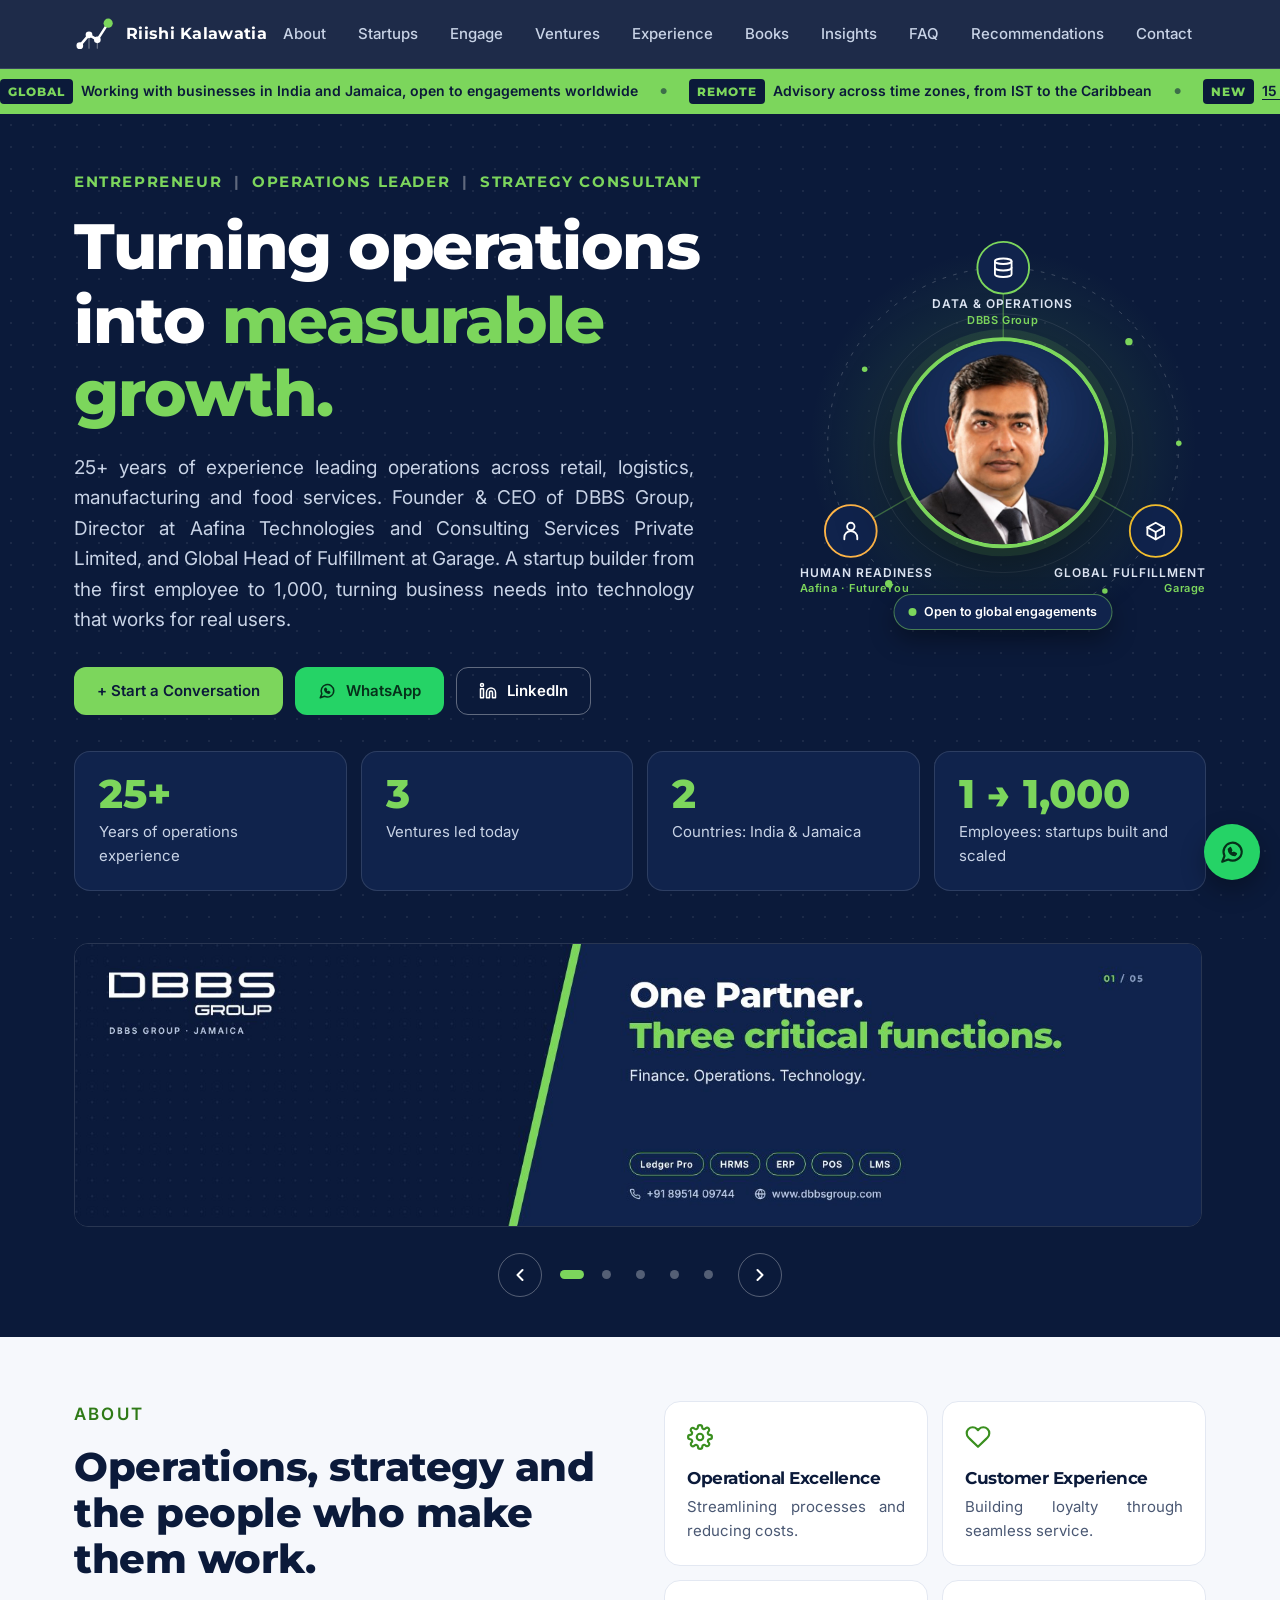
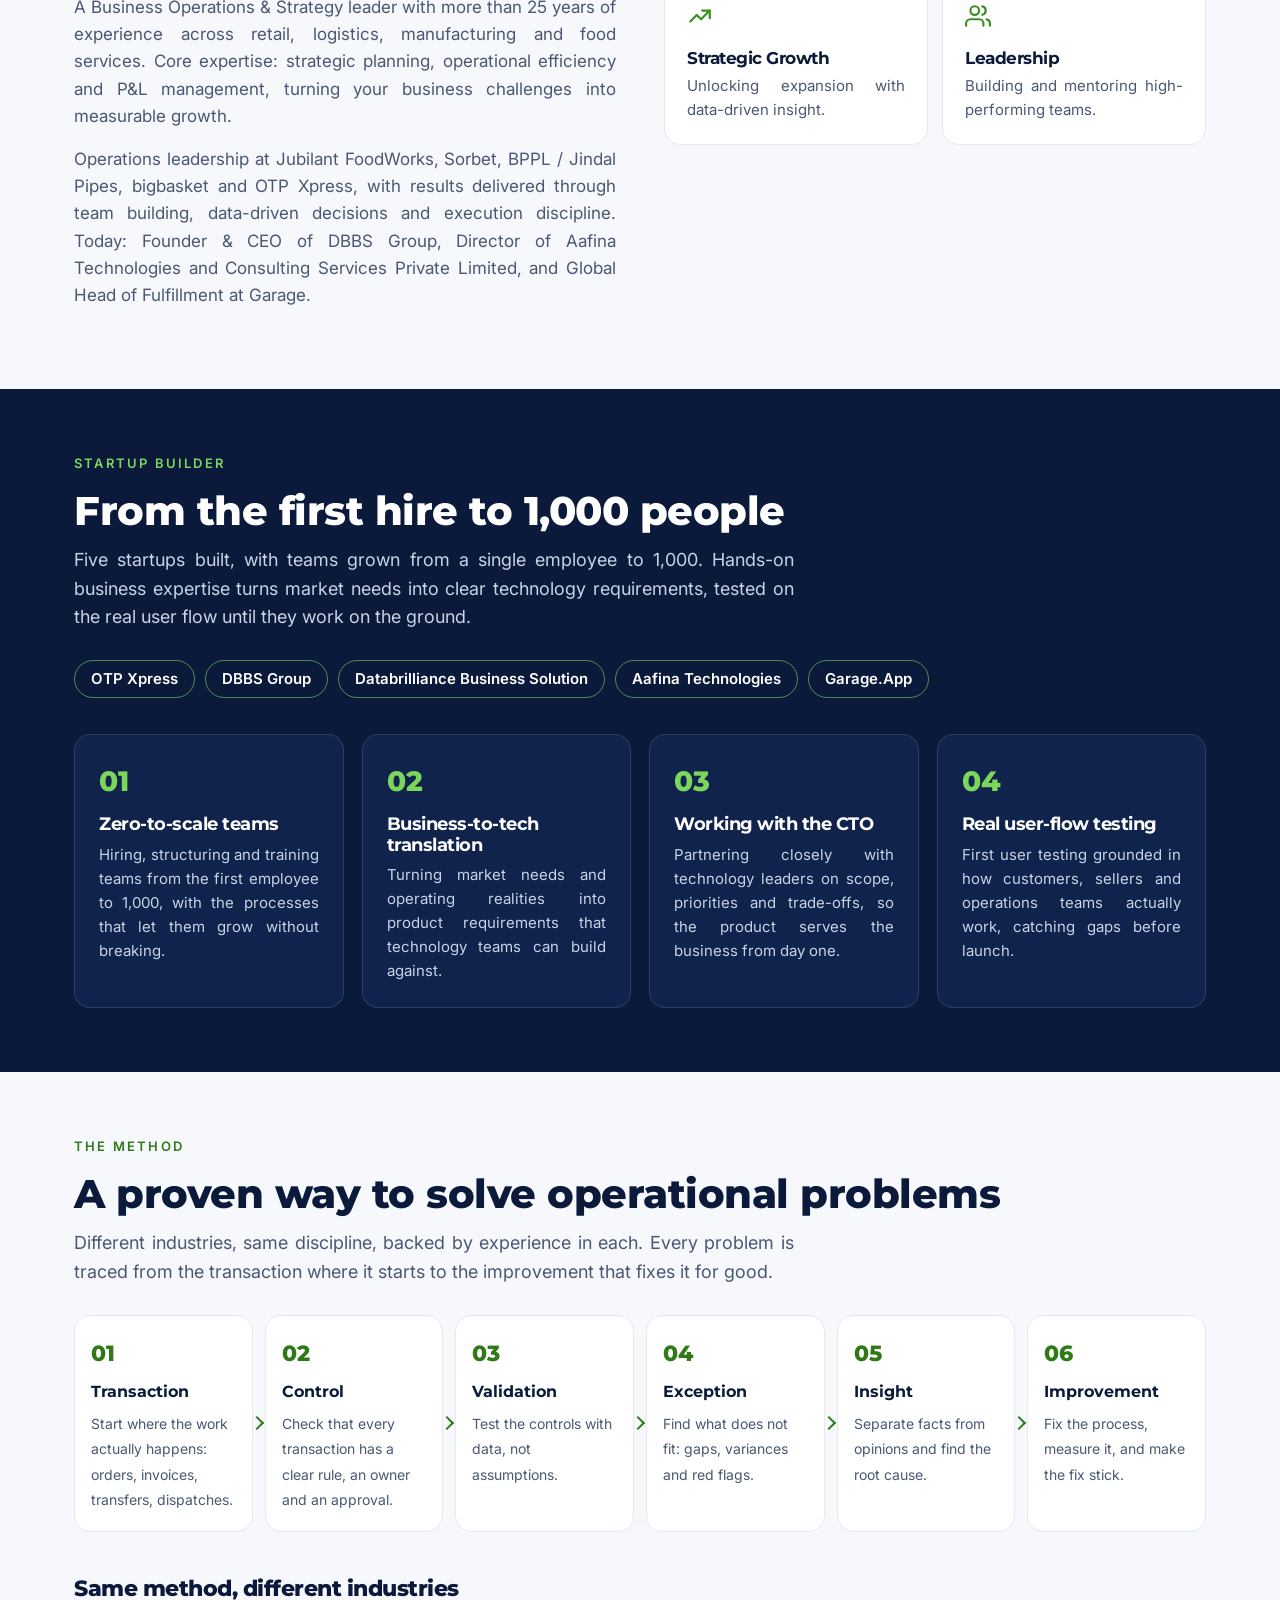
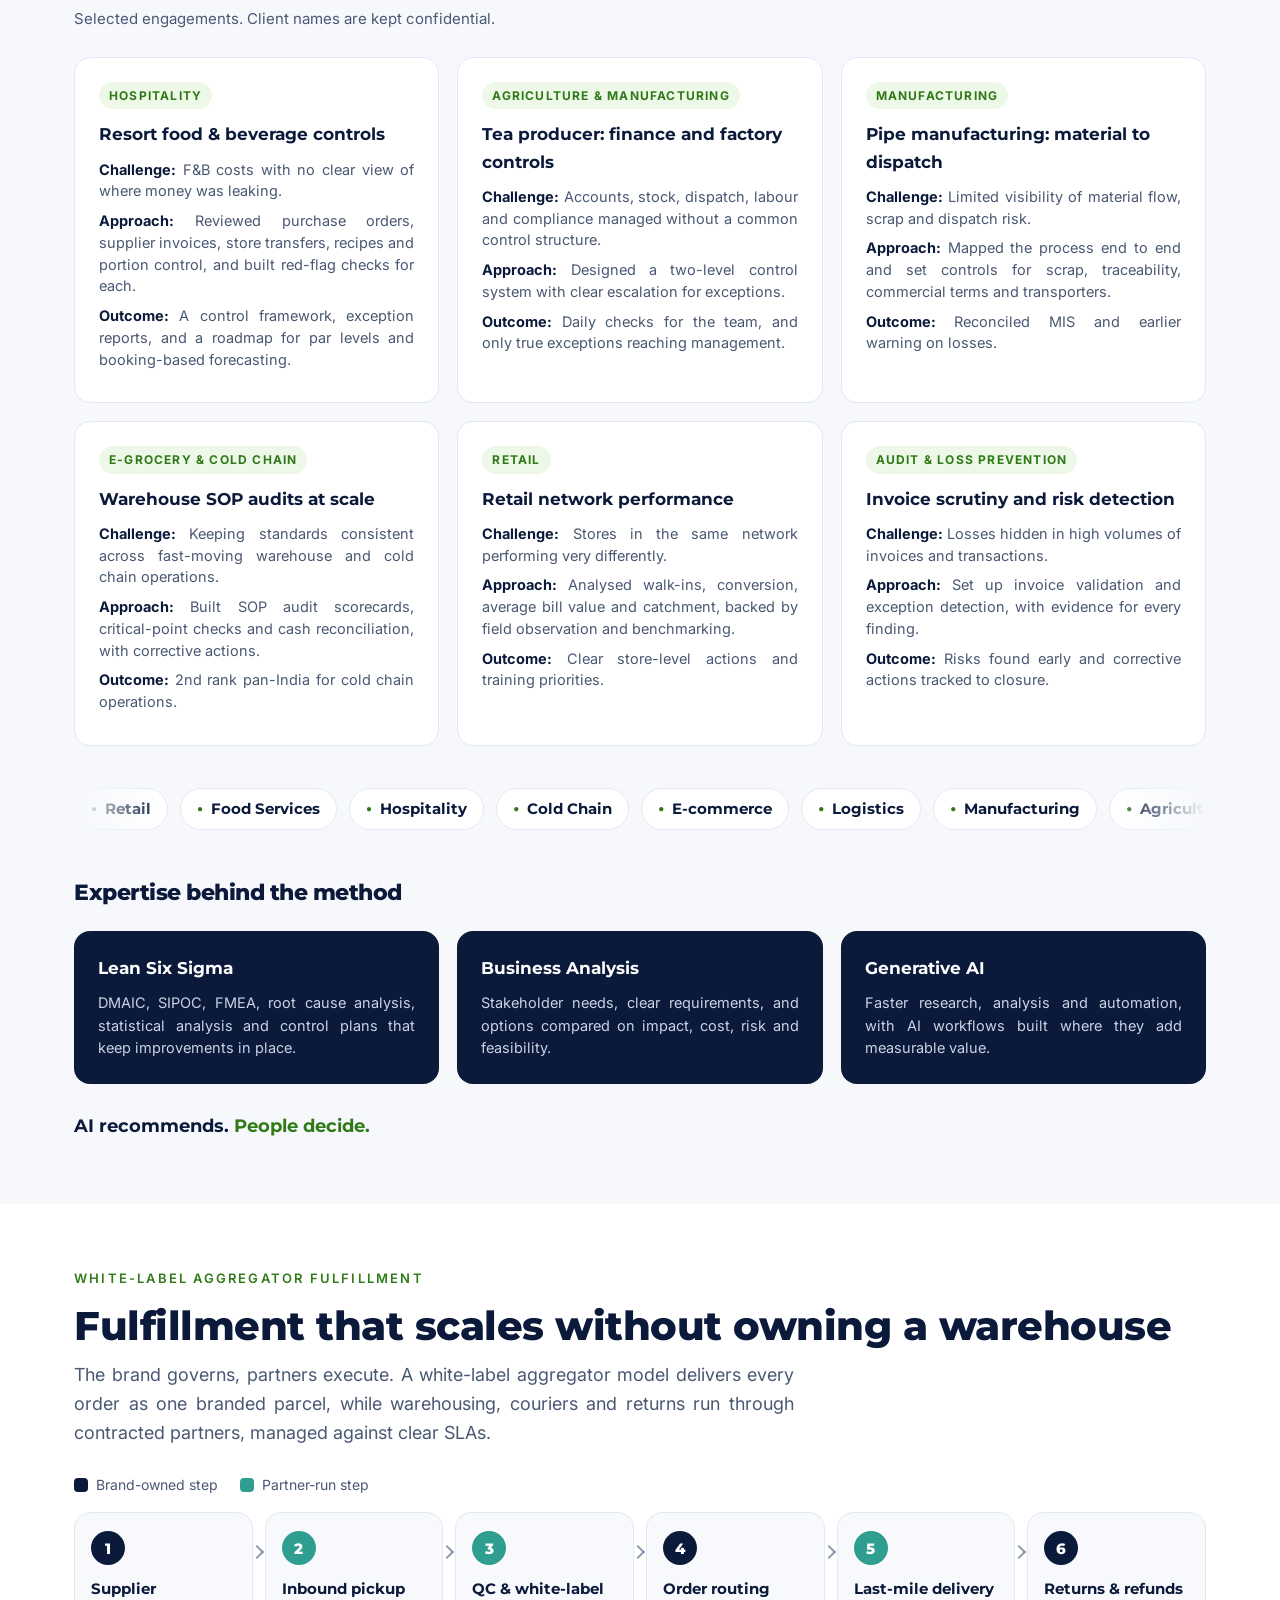
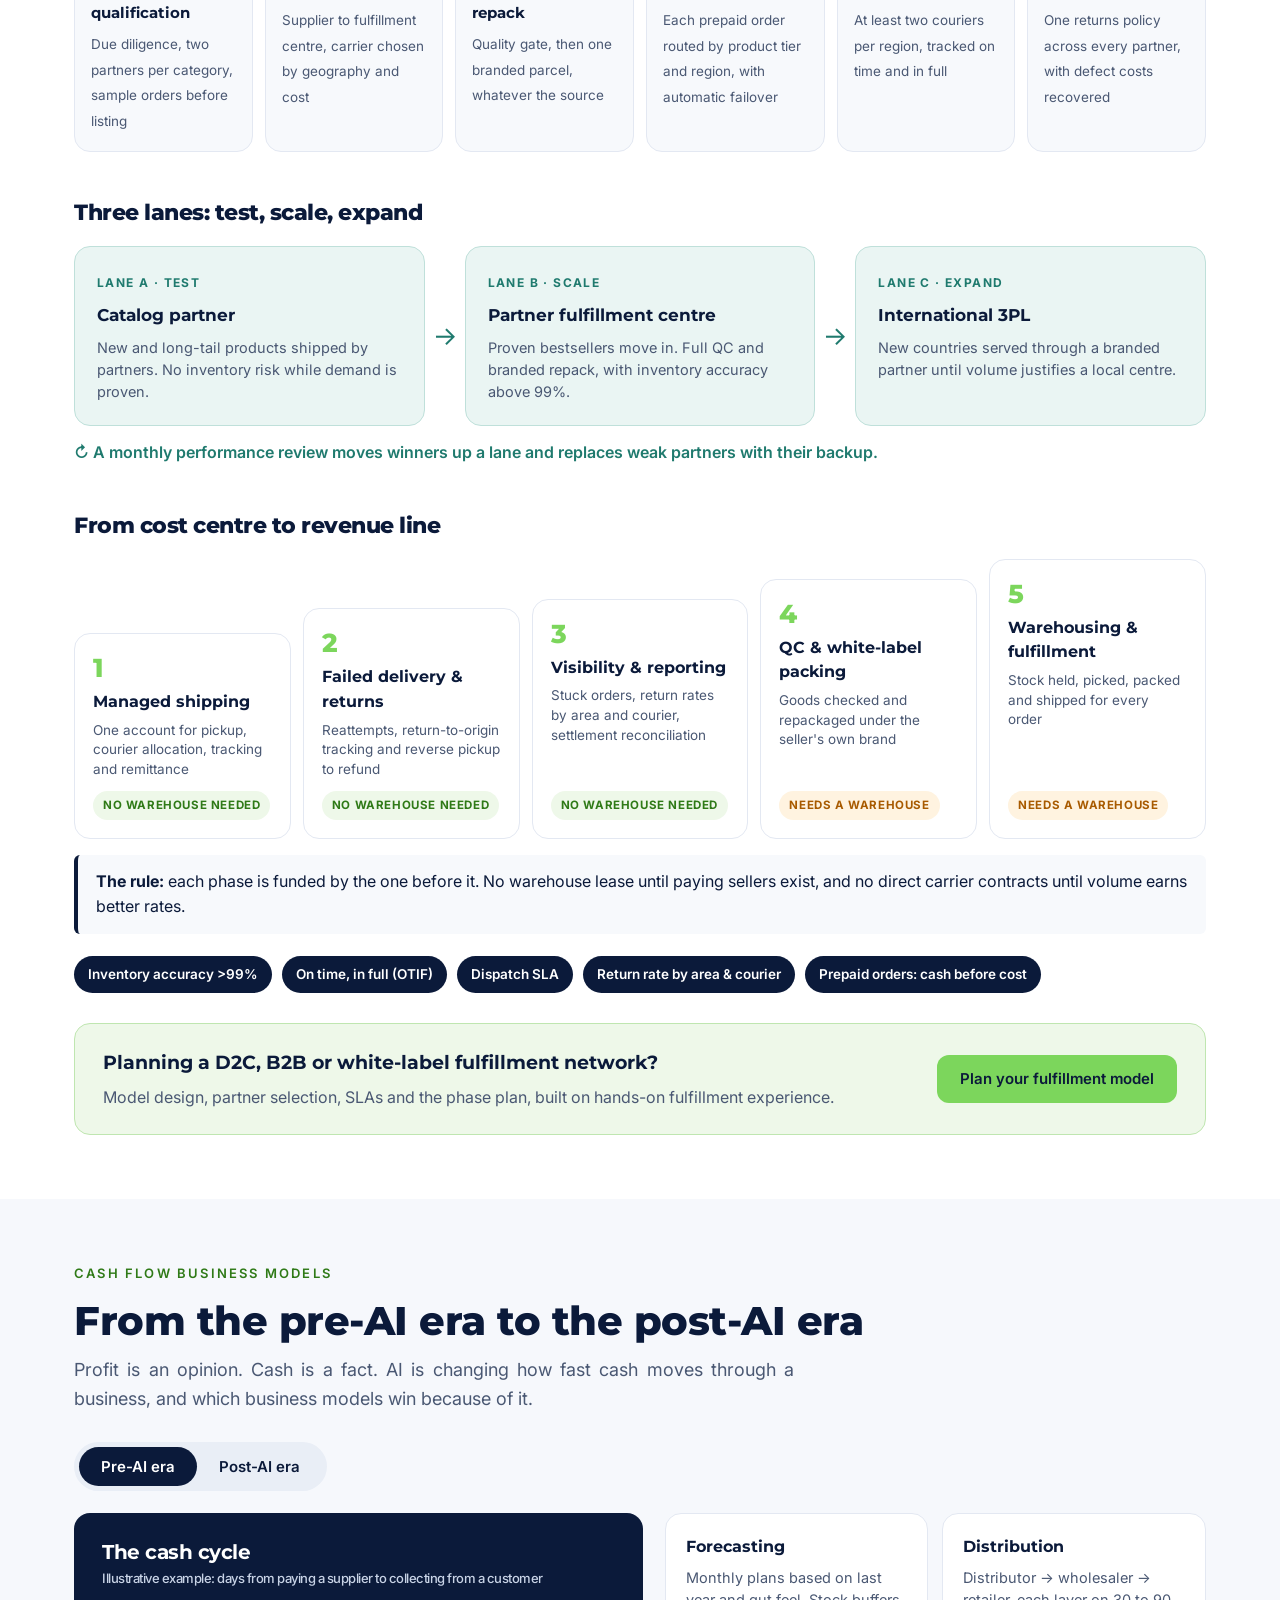
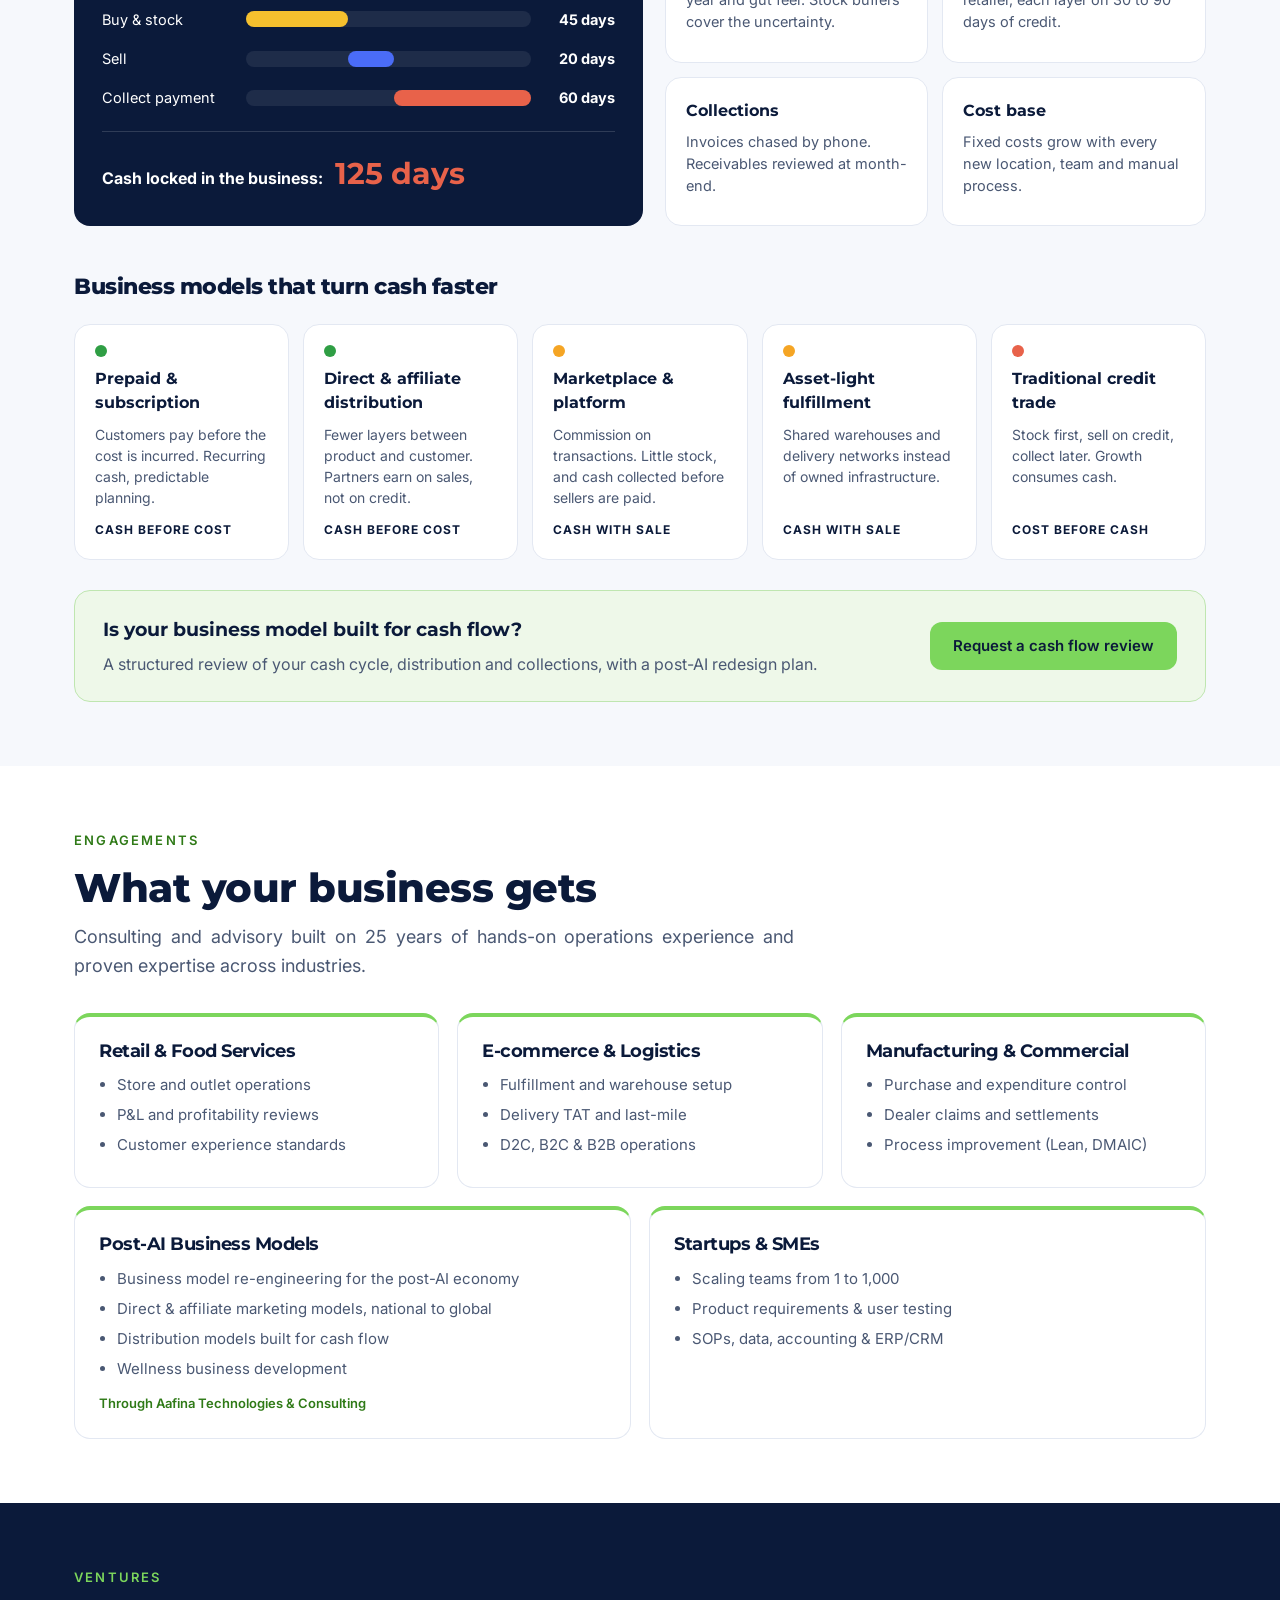
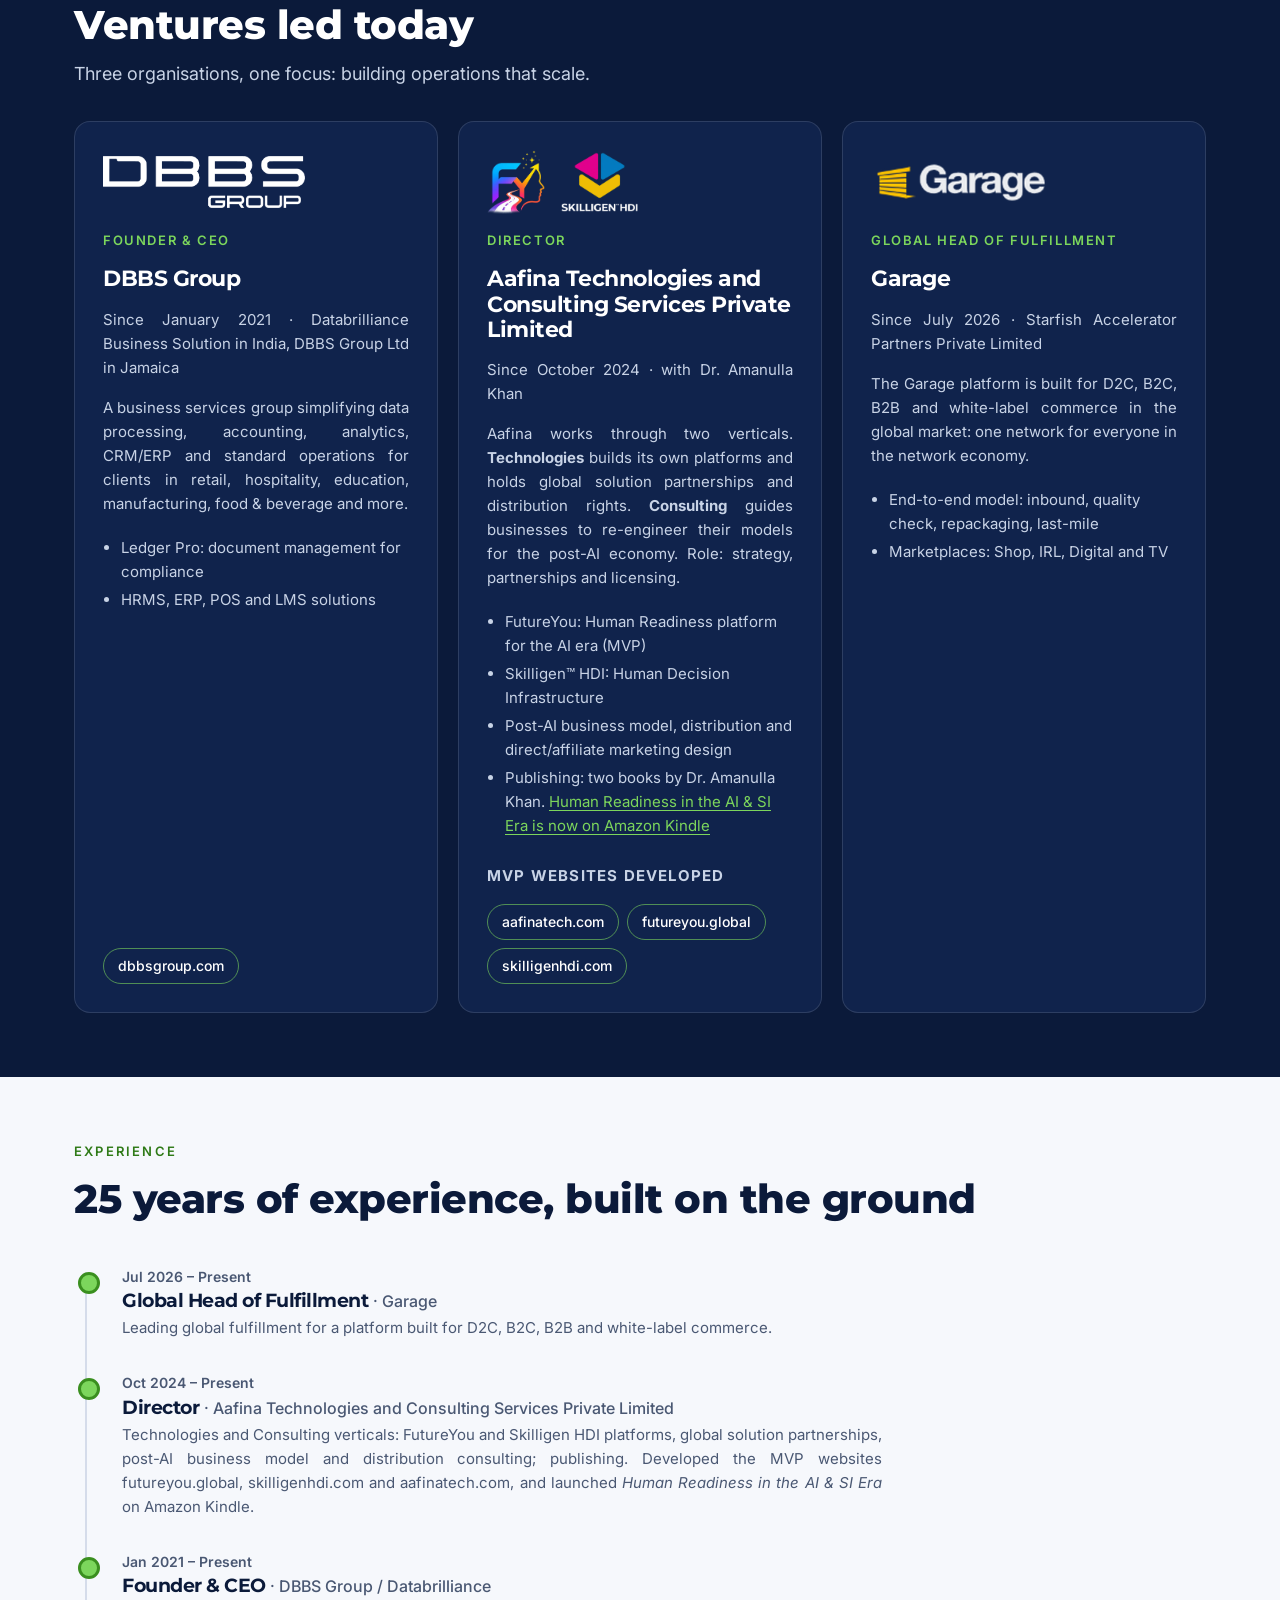
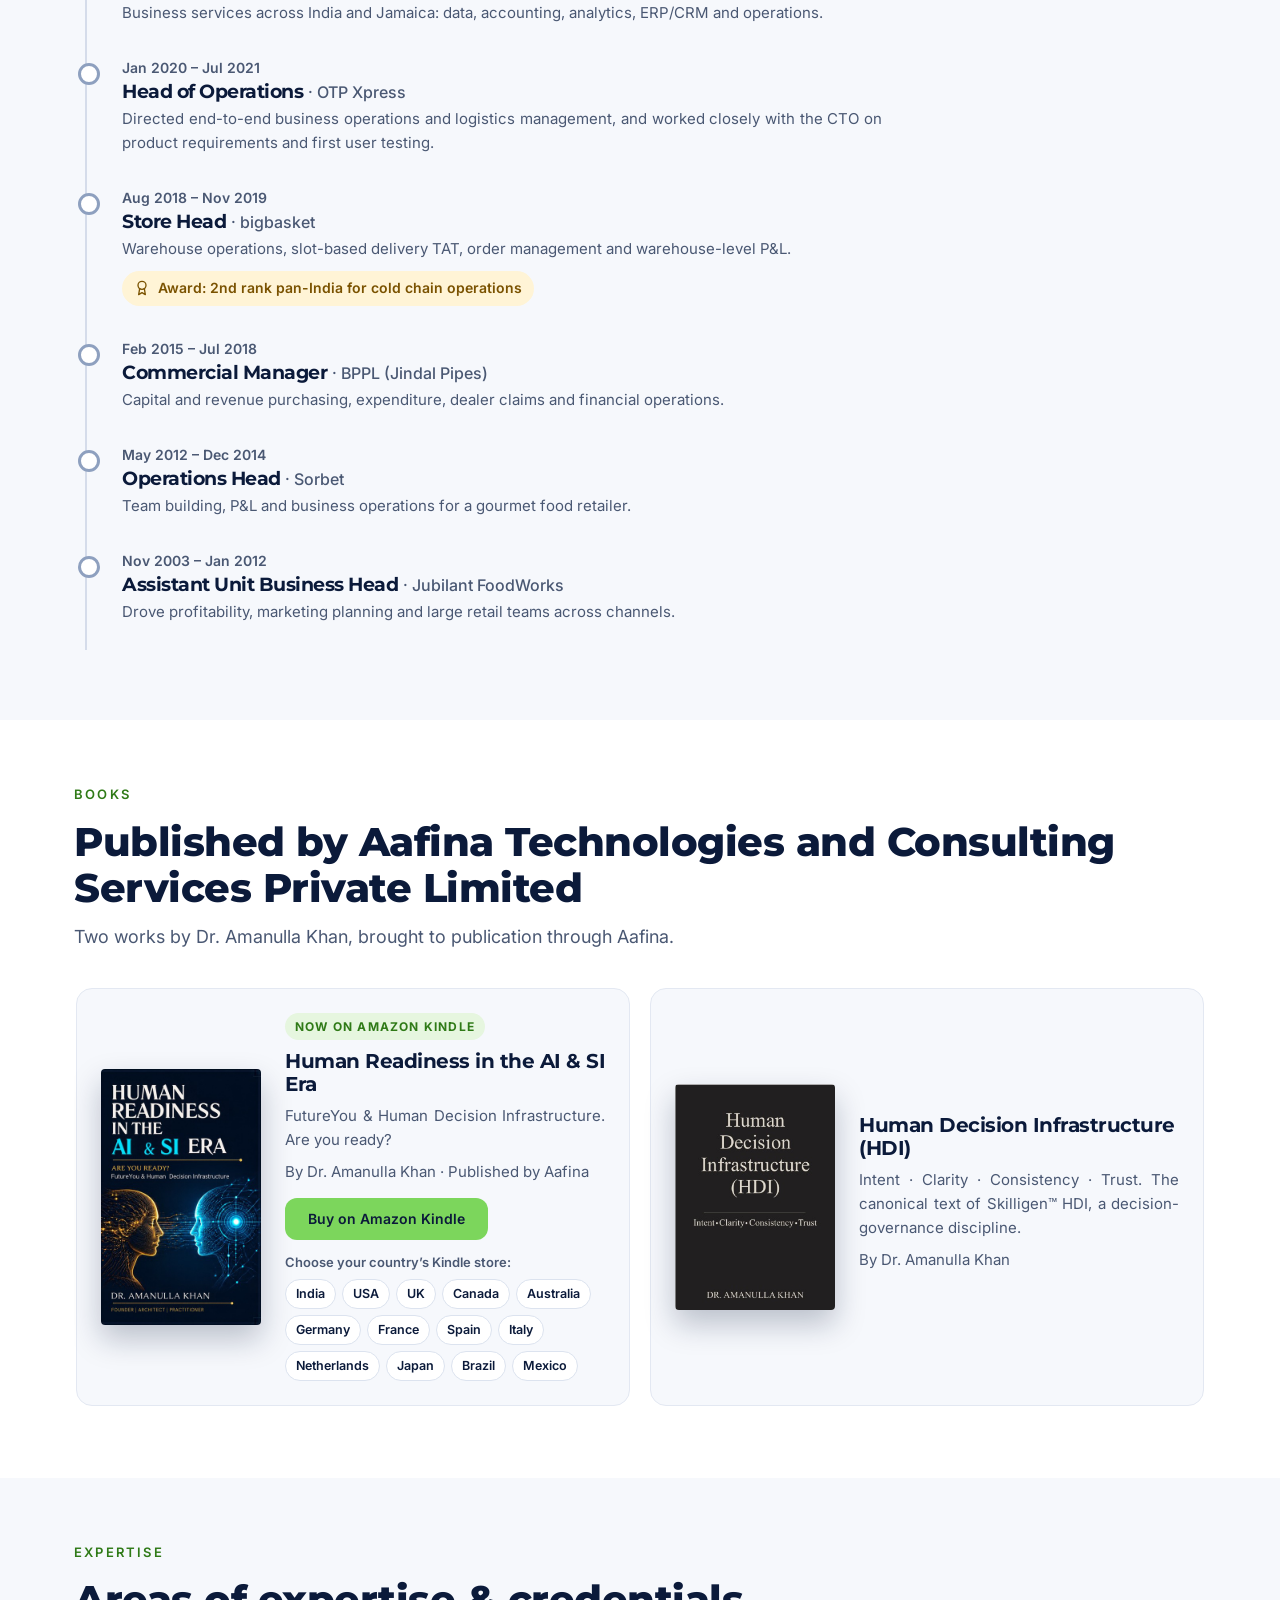
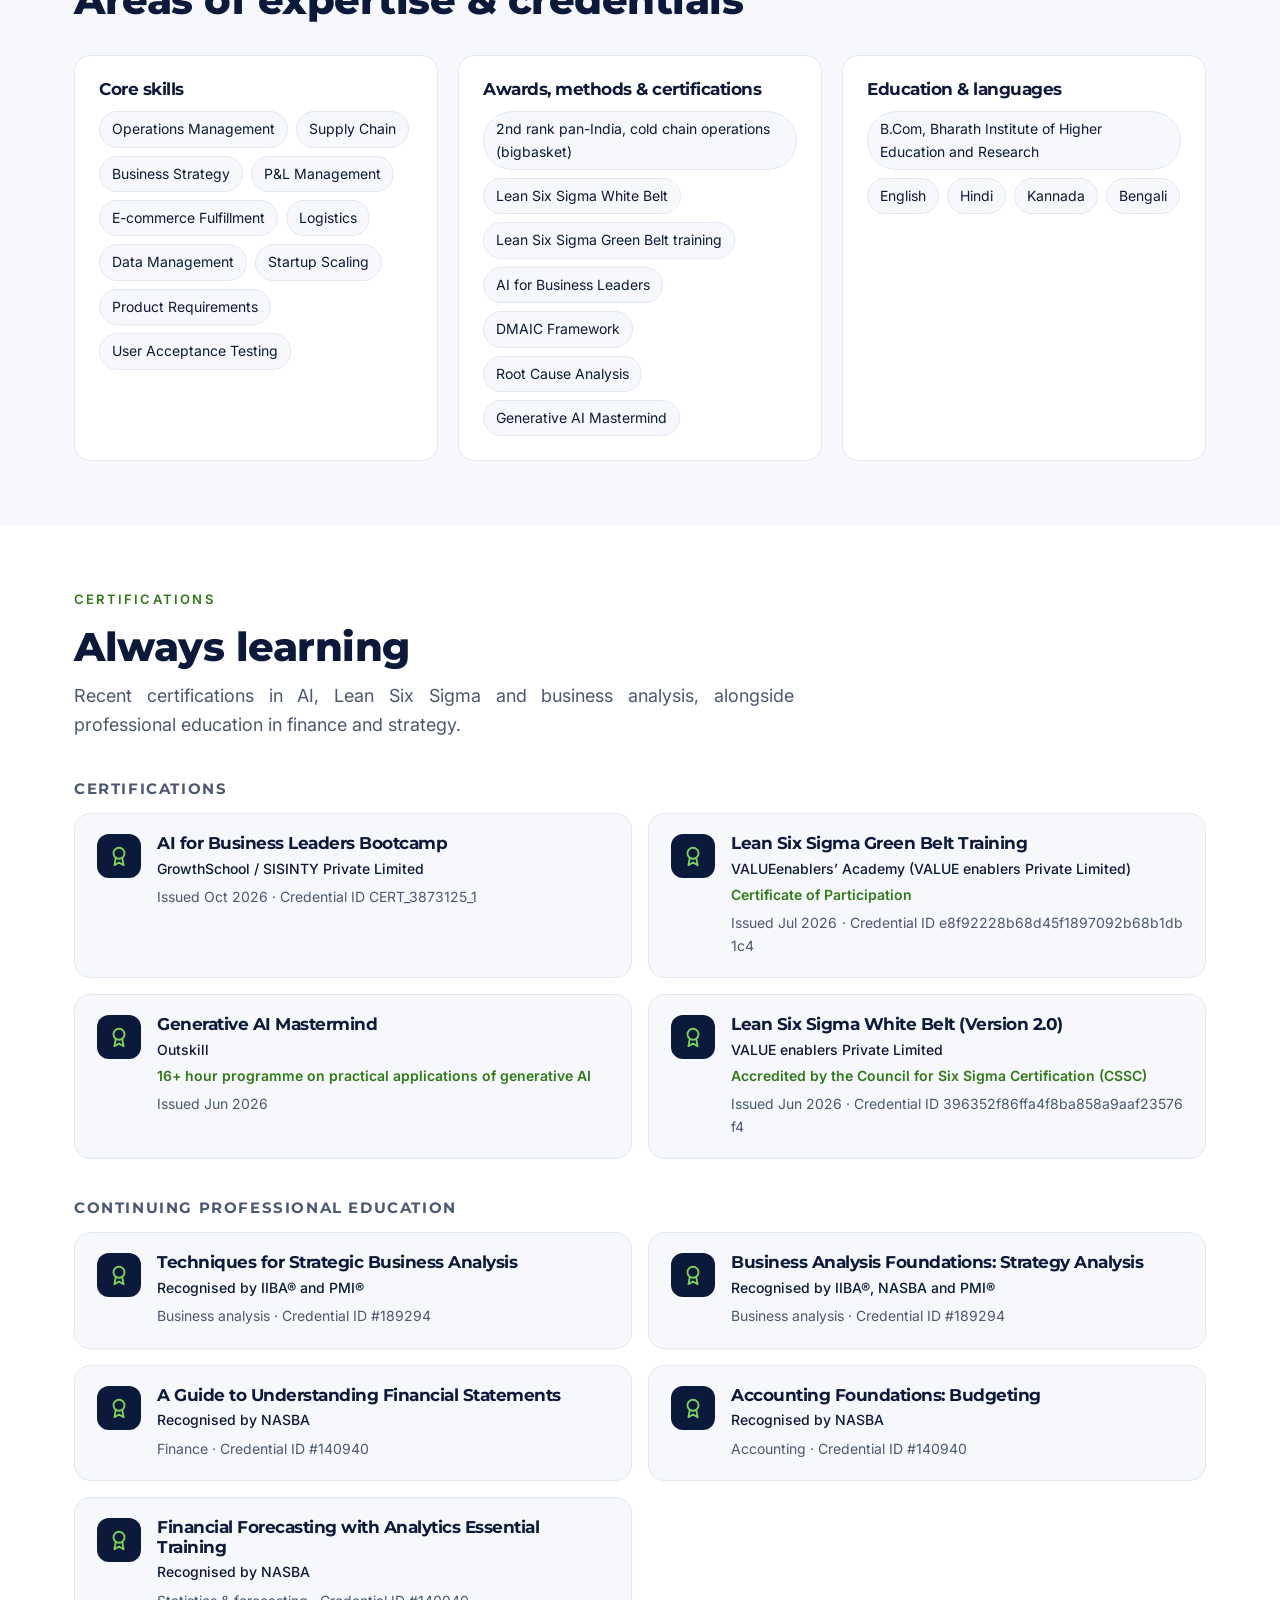
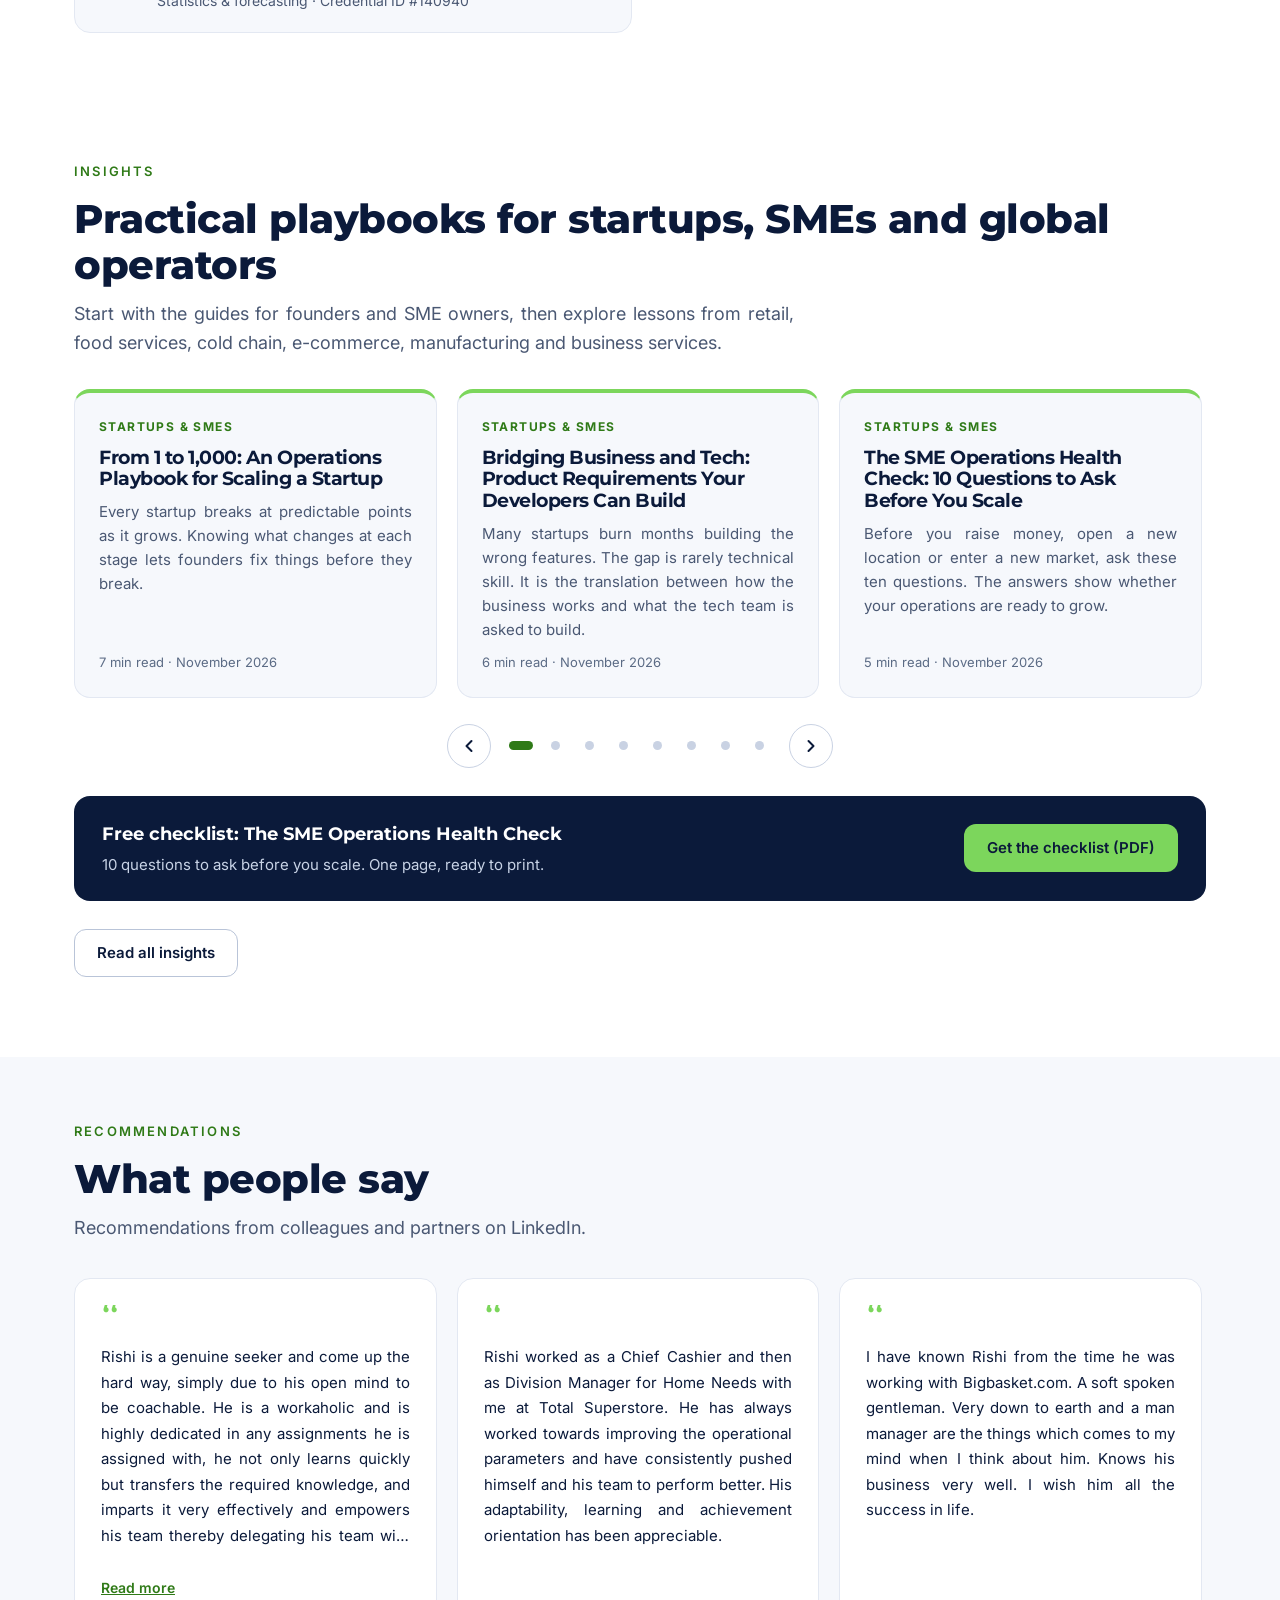
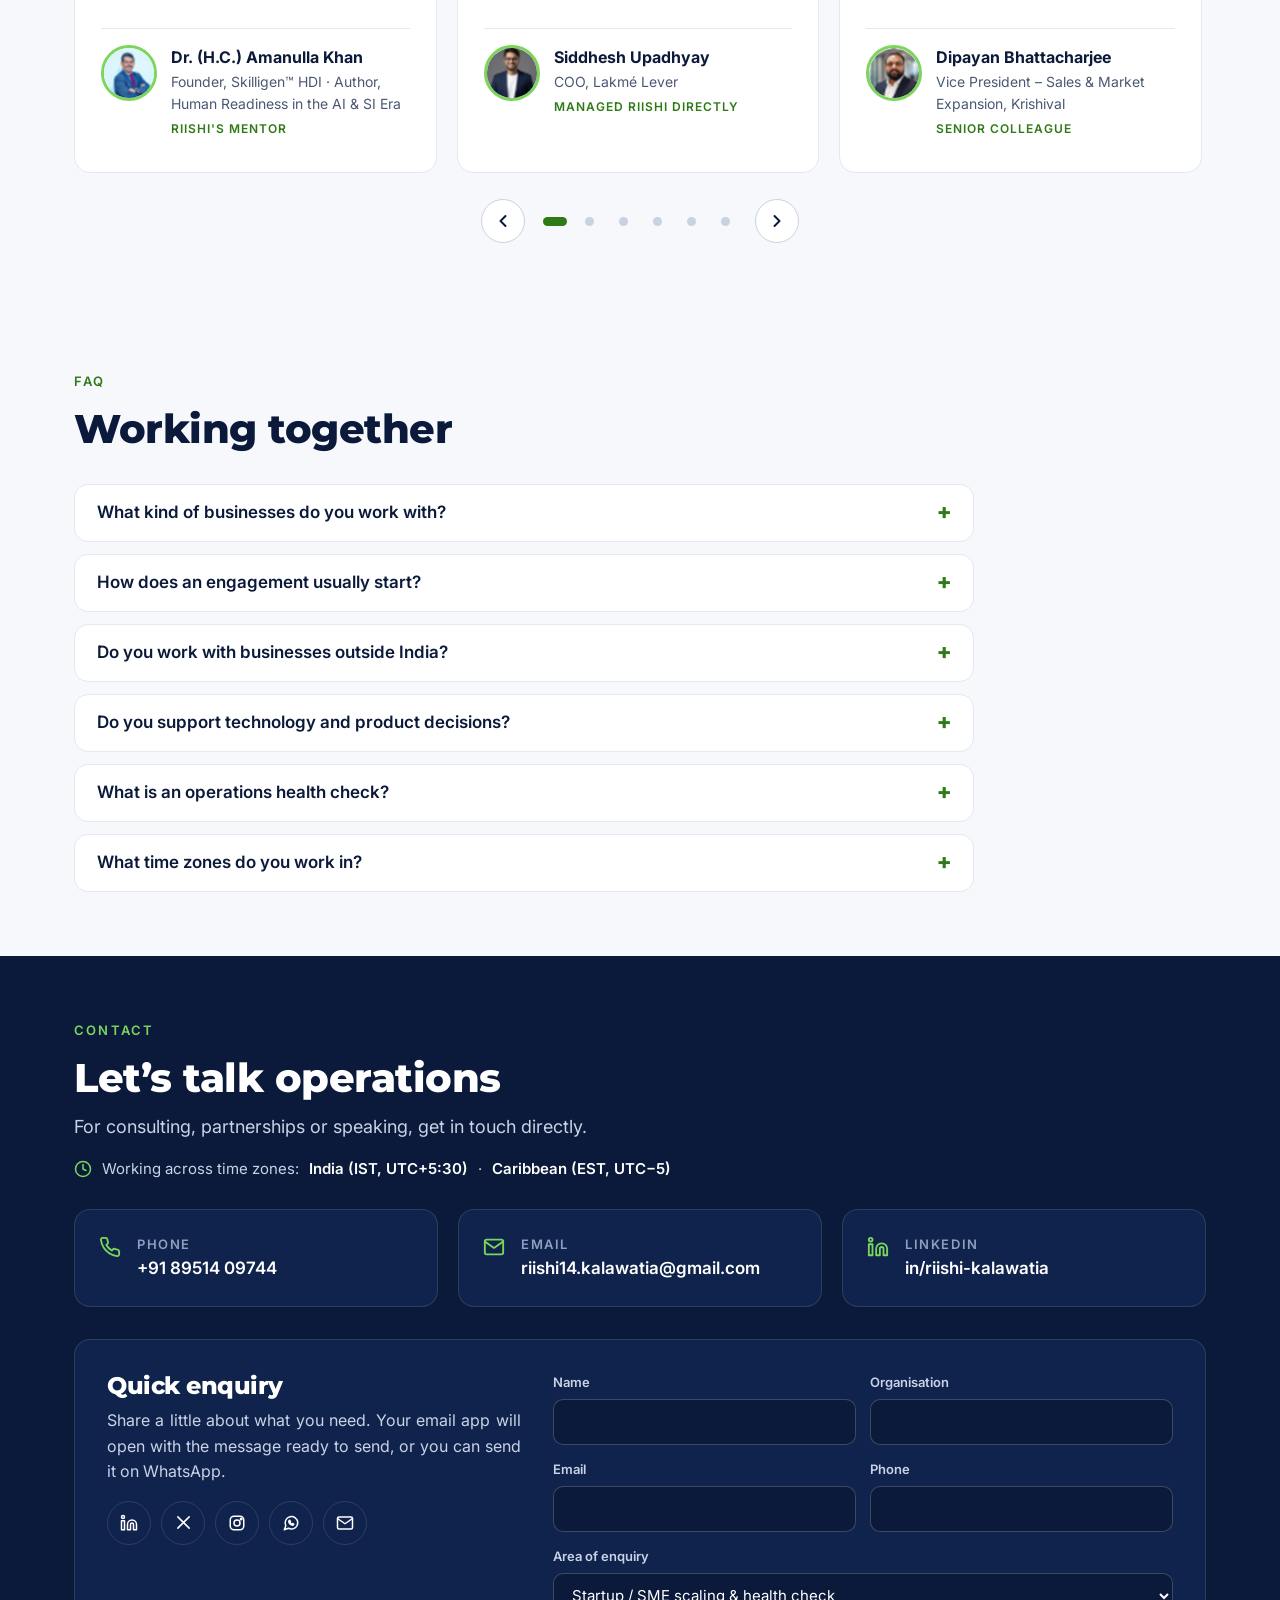
==== commit 9e0ecec6: "Audit fixes: SEO titles, article schema, contrast, form topic, JPG previews, image sizes, www redire" ====
--- a/index.html
+++ b/index.html
@@ -15,13 +15,13 @@
 <meta property="og:title" content="Riishi Kalawatia – Operations &amp; Strategy Leader">
 <meta property="og:description" content="Turning operations into measurable growth. 25+ years across retail, logistics, manufacturing and food services; startup builder from 1 to 1,000 employees.">
 <meta property="og:url" content="https://riishikalawatia.com/">
-<meta property="og:image" content="https://riishikalawatia.com/assets/og-image-v2.png">
+<meta property="og:image" content="https://riishikalawatia.com/assets/og-image-v3.jpg">
 <meta property="og:image:width" content="1200">
 <meta property="og:image:height" content="630">
 <meta name="twitter:card" content="summary_large_image">
 <meta name="twitter:title" content="Riishi Kalawatia – Operations &amp; Strategy Leader">
 <meta name="twitter:description" content="Turning operations into measurable growth. Startup builder from 1 to 1,000 employees.">
-<meta name="twitter:image" content="https://riishikalawatia.com/assets/og-image-v2.png">
+<meta name="twitter:image" content="https://riishikalawatia.com/assets/og-image-v3.jpg">
 <script type="application/ld+json">{"@context": "https://schema.org", "@type": "Person", "name": "Riishi Kalawatia", "alternateName": "Rishi Kumar Kalawatia", "url": "https://riishikalawatia.com/", "image": "https://riishikalawatia.com/assets/riishi.jpg", "jobTitle": "Founder & CEO, DBBS Group", "description": "Operations & strategy leader with 25+ years across retail, logistics, manufacturing and food services; startup builder from 1 to 1,000 employees.", "address": {"@type": "PostalAddress", "addressLocality": "Bengaluru", "addressRegion": "Karnataka", "addressCountry": "IN"}, "email": "mailto:riishi14.kalawatia@gmail.com", "telephone": "+91-8951409744", "worksFor": [{"@type": "Organization", "name": "DBBS Group", "url": "https://dbbsgroup.com"}, {"@type": "Organization", "name": "Aafina Technologies and Consulting Services Private Limited", "url": "https://aafinatech.com"}, {"@type": "Organization", "name": "Garage (Starfish Accelerator Partners Private Limited)"}], "alumniOf": {"@type": "CollegeOrUniversity", "name": "Bharath Institute of Higher Education and Research"}, "knowsAbout": ["Operations management", "Supply chain", "E-commerce fulfillment", "Cold chain", "Startup scaling", "Product requirements", "Lean Six Sigma"], "sameAs": ["https://www.linkedin.com/in/riishi-kalawatia/", "https://x.com/RishiKalawatia", "https://www.instagram.com/kalawatiarishi/"]}</script>
 <link rel="preconnect" href="https://fonts.googleapis.com">
 <link rel="preconnect" href="https://fonts.gstatic.com" crossorigin>
@@ -186,7 +186,7 @@
 .i-grid .ind{font-size:12px;font-weight:700;letter-spacing:1.4px;text-transform:uppercase;color:#2F7A17}
 .i-grid h3{font-size:19px;font-weight:700}
 .i-grid p{margin:0;color:var(--ink-muted);font-size:15px;text-align:justify;hyphens:auto}
-.i-grid .meta{font-size:13px;color:#8EA0BF;margin-top:auto}
+.i-grid .meta{font-size:13px;color:#5B6B85;margin-top:auto}
 @media (max-width:1180px){
   .menu-btn{display:inline-flex;align-items:center;justify-content:center}
   nav.main{position:absolute;top:68px;left:0;right:0;background:var(--navy);border-bottom:1px solid var(--line);display:none;max-height:calc(100vh - 68px);overflow-y:auto}
@@ -263,7 +263,7 @@
 .i-slider .ind{font-size:12px;font-weight:700;letter-spacing:1.4px;text-transform:uppercase;color:#2F7A17}
 .i-slider h3{font-size:19px;font-weight:700}
 .i-slider p{margin:0;color:var(--ink-muted);font-size:15px;text-align:justify;hyphens:auto}
-.i-slider .meta{font-size:13px;color:#8EA0BF;margin-top:auto}
+.i-slider .meta{font-size:13px;color:#5B6B85;margin-top:auto}
 .b-slider{margin-top:44px}
 .b-slider .s-slide{flex-basis:calc((100% - 20px)/2)}
 .t-slider{margin-top:44px}
@@ -500,6 +500,7 @@
 .ff-kpis span{background:var(--navy);color:#fff;font-size:13.5px;font-weight:600;border-radius:999px;padding:8px 14px}
 @media (max-width:1180px){.ff-flow{grid-template-columns:repeat(3,1fr)}.ff-flow li::after{display:none}.ff-ladder{grid-template-columns:repeat(3,1fr)}.ff-step{min-height:0!important}}
 @media (max-width:640px){.ff-flow,.ff-ladder{grid-template-columns:1fr}.ff-lanes{grid-template-columns:1fr}.ff-arrow{transform:rotate(90deg);height:36px}}
+:where(img[width][height]){height:auto}
 </style>
 </head>
 <body>
@@ -573,7 +574,7 @@
             <g transform="translate(373 303)" fill="none" stroke="#FFFFFF" stroke-width="2" stroke-linecap="round" stroke-linejoin="round"><path d="M21 8l-9-5l-9 5v8l9 5l9-5z"/><path d="M3 8l9 5l9-5"/><path d="M12 13v8"/></g>
           </g>
         </svg>
-        <div class="portrait"><img src="assets/riishi.jpg" alt="Riishi Kalawatia"></div>
+        <div class="portrait"><img src="assets/riishi.jpg" alt="Riishi Kalawatia" width="640" height="640"></div>
         <a class="orbit-label" href="#ventures" style="left:50%;top:14%;transform:translateX(-50%);text-align:center">Data &amp; Operations<small>DBBS Group</small></a>
         <a class="orbit-label" href="#ventures" style="left:0;top:80%">Human Readiness<small>Aafina &middot; FutureYou</small></a>
         <a class="orbit-label" href="#ventures" style="right:0;top:80%;text-align:right">Global Fulfillment<small>Garage</small></a>
@@ -721,7 +722,7 @@
 
       <div class="cf-cta">
         <div><h4>Planning a D2C, B2B or white-label fulfillment network?</h4><p>Model design, partner selection, SLAs and the phase plan, built on hands-on fulfillment experience.</p></div>
-        <a class="btn primary" href="#enquiry">Plan your fulfillment model</a>
+        <a class="btn primary" href="#enquiry" data-topic="E-commerce &amp; fulfillment">Plan your fulfillment model</a>
       </div>
     </div>
   </section>
@@ -765,7 +766,7 @@
 
       <div class="cf-cta">
         <div><h4>Is your business model built for cash flow?</h4><p>A structured review of your cash cycle, distribution and collections, with a post-AI redesign plan.</p></div>
-        <a class="btn primary" href="#enquiry">Request a cash flow review</a>
+        <a class="btn primary" href="#enquiry" data-topic="Cash flow business model review">Request a cash flow review</a>
       </div>
     </div>
   </section>
@@ -792,7 +793,7 @@
       <p class="lead">Three organisations, one focus: building operations that scale.</p>
       <div class="v-grid">
         <article class="venture">
-          <div class="logos"><img src="assets/dbbs-white.png" alt="DBBS Group" style="height:52px;width:auto"></div>
+          <div class="logos"><img src="assets/dbbs-white.png" alt="DBBS Group" style="height:52px;width:auto" width="621" height="160"></div>
           <p class="role">Founder &amp; CEO</p>
           <h3>DBBS Group</h3>
           <p class="since">Since January 2021 &middot; Databrilliance Business Solution in India, DBBS Group Ltd in Jamaica</p>
@@ -802,8 +803,8 @@
         </article>
         <article class="venture">
           <div class="logos">
-            <img src="assets/futureyou-logo.png" alt="FutureYou" style="height:64px;width:auto">
-            <img src="assets/skilligen-hdi-logo.png" alt="Skilligen HDI" style="height:60px;width:auto">
+            <img src="assets/futureyou-logo.png" alt="FutureYou" style="height:64px;width:auto" width="145" height="160">
+            <img src="assets/skilligen-hdi-logo.png" alt="Skilligen HDI" style="height:60px;width:auto" width="204" height="160">
           </div>
           <p class="role">Director</p>
           <h3>Aafina Technologies and Consulting Services Private Limited</h3>
@@ -813,7 +814,7 @@
           <p class="links-label">MVP websites developed</p><div class="links"><a class="chip" href="https://aafinatech.com" target="_blank" rel="noopener">aafinatech.com</a><a class="chip" href="https://futureyou.global" target="_blank" rel="noopener">futureyou.global</a><a class="chip" href="https://skilligenhdi.com" target="_blank" rel="noopener">skilligenhdi.com</a></div>
         </article>
         <article class="venture">
-          <div class="logos"><img src="assets/garage-logo.png" alt="Garage" style="height:48px;width:auto"></div>
+          <div class="logos"><img src="assets/garage-logo.png" alt="Garage" style="height:48px;width:auto" width="504" height="135"></div>
           <p class="role">Global Head of Fulfillment</p>
           <h3>Garage</h3>
           <p class="since">Since July 2026 &middot; Starfish Accelerator Partners Private Limited</p>
@@ -849,7 +850,7 @@
       <div class="slider b-slider" data-autoplay="7000" aria-roledescription="carousel" aria-label="Books">
         <div class="s-track">
         <article class="book s-slide">
-          <img src="assets/hr-kindle-cover.jpg" alt="Cover of Human Readiness in the AI &amp; SI Era by Dr. Amanulla Khan">
+          <img src="assets/hr-kindle-cover.jpg" alt="Cover of Human Readiness in the AI &amp; SI Era by Dr. Amanulla Khan" width="400" height="640">
           <div>
             <span class="tag">Now on Amazon Kindle</span>
             <h3 style="margin-top:10px">Human Readiness in the AI &amp; SI Era</h3>
@@ -860,7 +861,7 @@
           </div>
         </article>
         <article class="book s-slide">
-          <img src="assets/hdi-cover.jpg" alt="Cover of Human Decision Infrastructure (HDI) by Dr. Amanulla Khan">
+          <img src="assets/hdi-cover.jpg" alt="Cover of Human Decision Infrastructure (HDI) by Dr. Amanulla Khan" width="281" height="396">
           <div>
             <h3>Human Decision Infrastructure (HDI)</h3>
             <p>Intent &middot; Clarity &middot; Consistency &middot; Trust. The canonical text of Skilligen&trade; HDI, a decision-governance discipline.</p>
@@ -979,7 +980,7 @@
           <div><label for="f-email">Email</label><input id="f-email" name="email" type="email" autocomplete="email" required></div>
           <div><label for="f-phone">Phone</label><input id="f-phone" name="phone" type="tel" autocomplete="tel"></div>
           <div class="full"><label for="f-topic">Area of enquiry</label>
-            <select id="f-topic" name="topic"><option>Startup / SME scaling &amp; health check</option><option>Post-AI business model consulting (Aafina)</option><option>Operations consulting</option><option>E-commerce &amp; fulfillment</option><option>DBBS / Databrilliance services</option><option>FutureYou &amp; Skilligen HDI</option><option>Speaking or partnership</option><option>Other</option></select></div>
+            <select id="f-topic" name="topic"><option>Startup / SME scaling &amp; health check</option><option>Post-AI business model consulting (Aafina)</option><option>Operations consulting</option><option>E-commerce &amp; fulfillment</option><option>Cash flow business model review</option><option>DBBS / Databrilliance services</option><option>FutureYou &amp; Skilligen HDI</option><option>Speaking or partnership</option><option>Other</option></select></div>
           <div class="full"><label for="f-msg">Message</label><textarea id="f-msg" name="message"></textarea></div>
           <div class="full actions">
             <button class="btn primary" type="submit">Send by email</button>
@@ -1164,5 +1165,6 @@
 })();
 </script>
 <script>document.querySelectorAll('.cf-toggle button').forEach(function(b){b.addEventListener('click',function(){var t=b.parentNode;t.querySelectorAll('button').forEach(function(x){x.classList.remove('on');x.setAttribute('aria-selected','false')});b.classList.add('on');b.setAttribute('aria-selected','true');document.querySelector('.cf-board').setAttribute('data-era',b.dataset.era)})});</script>
+<script>document.querySelectorAll('a[data-topic]').forEach(function(a){a.addEventListener('click',function(){var s=document.getElementById('f-topic');if(!s)return;for(var i=0;i<s.options.length;i++){if(s.options[i].text===a.getAttribute('data-topic')){s.selectedIndex=i;break;}}});});</script>
 </body>
 </html>
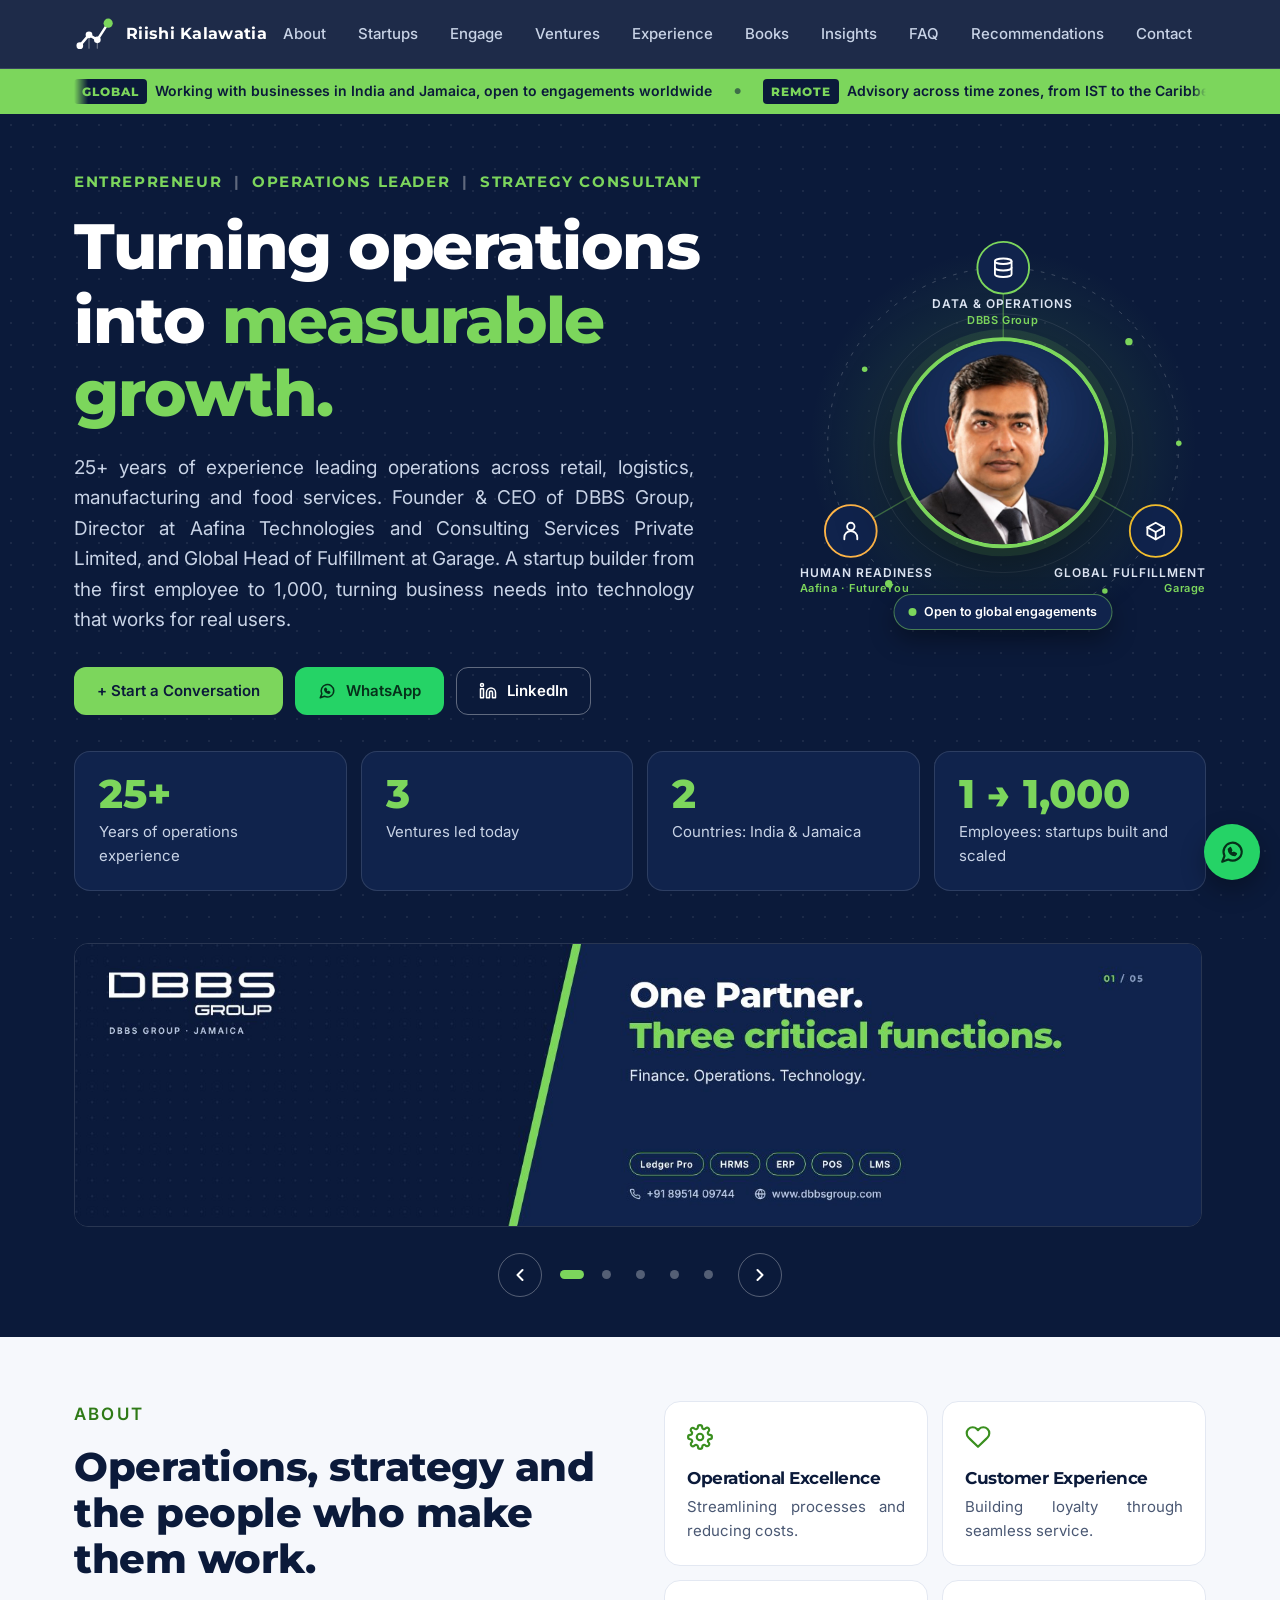
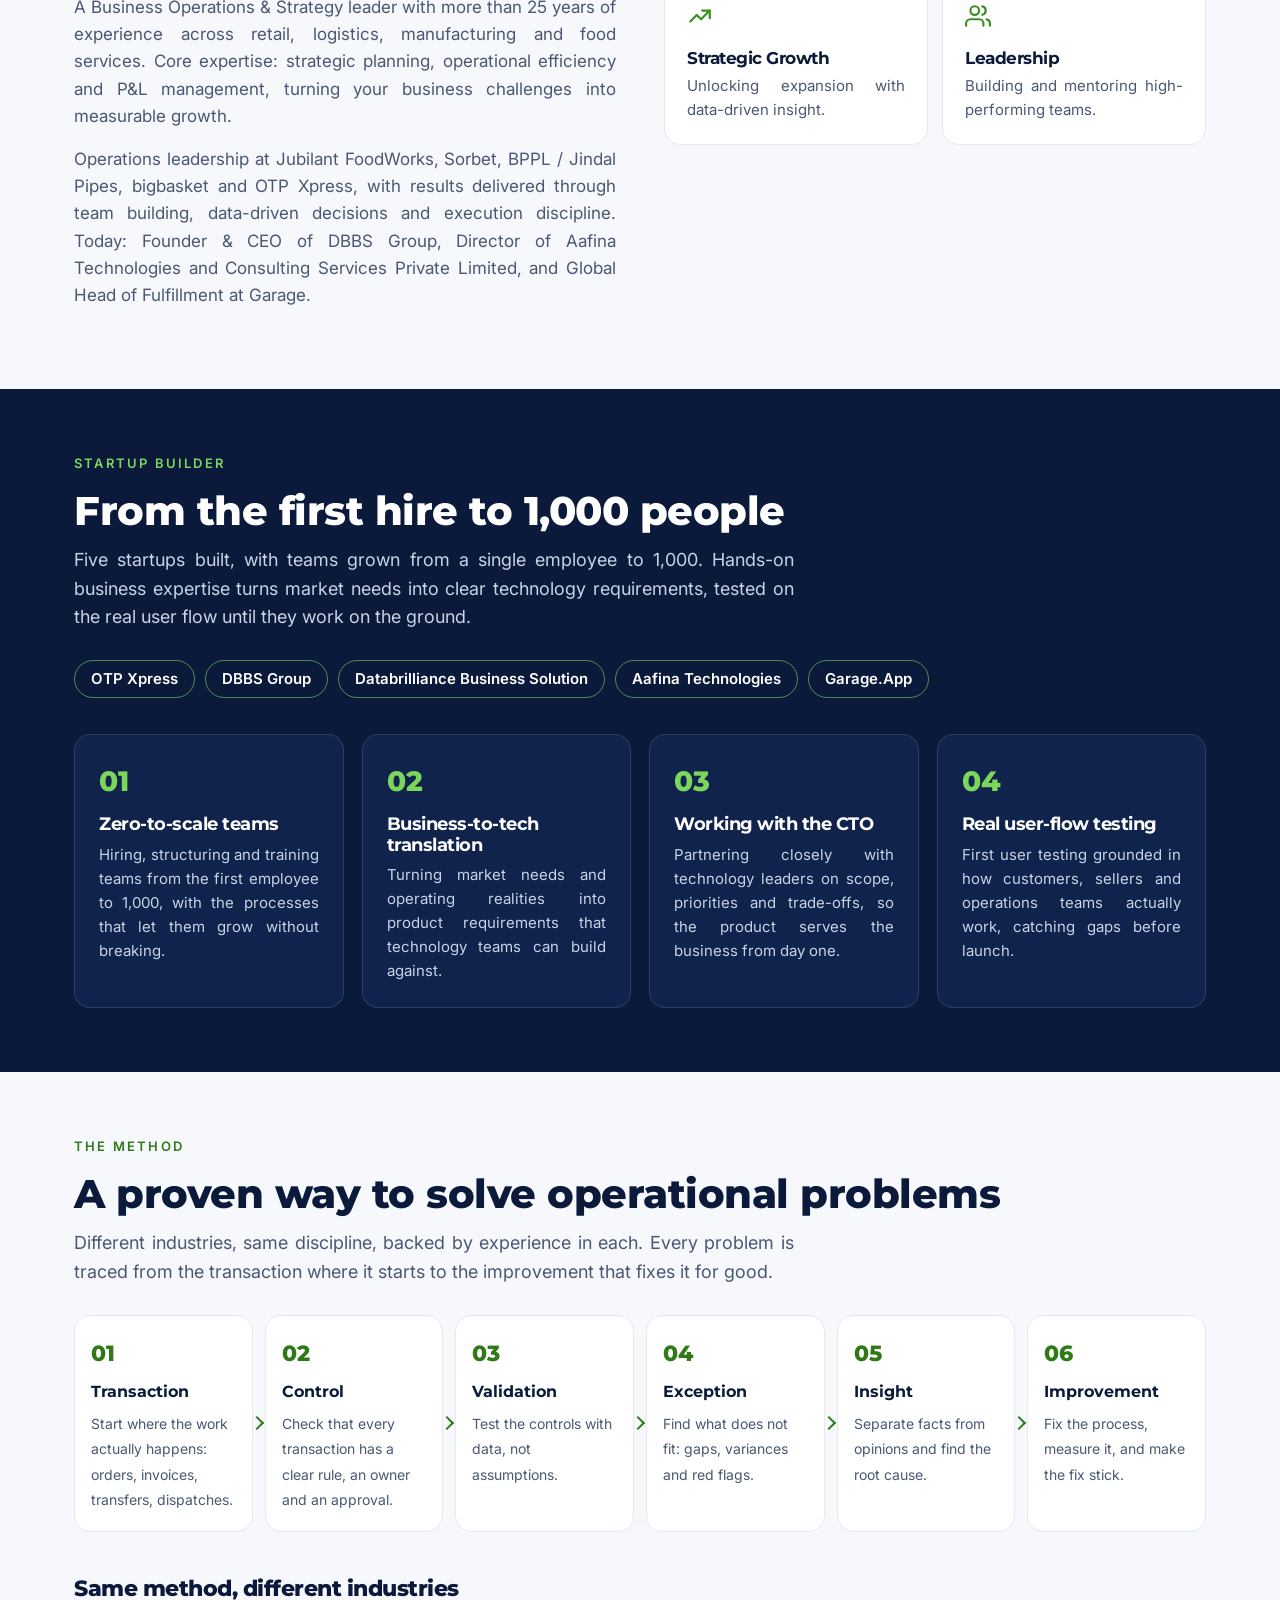
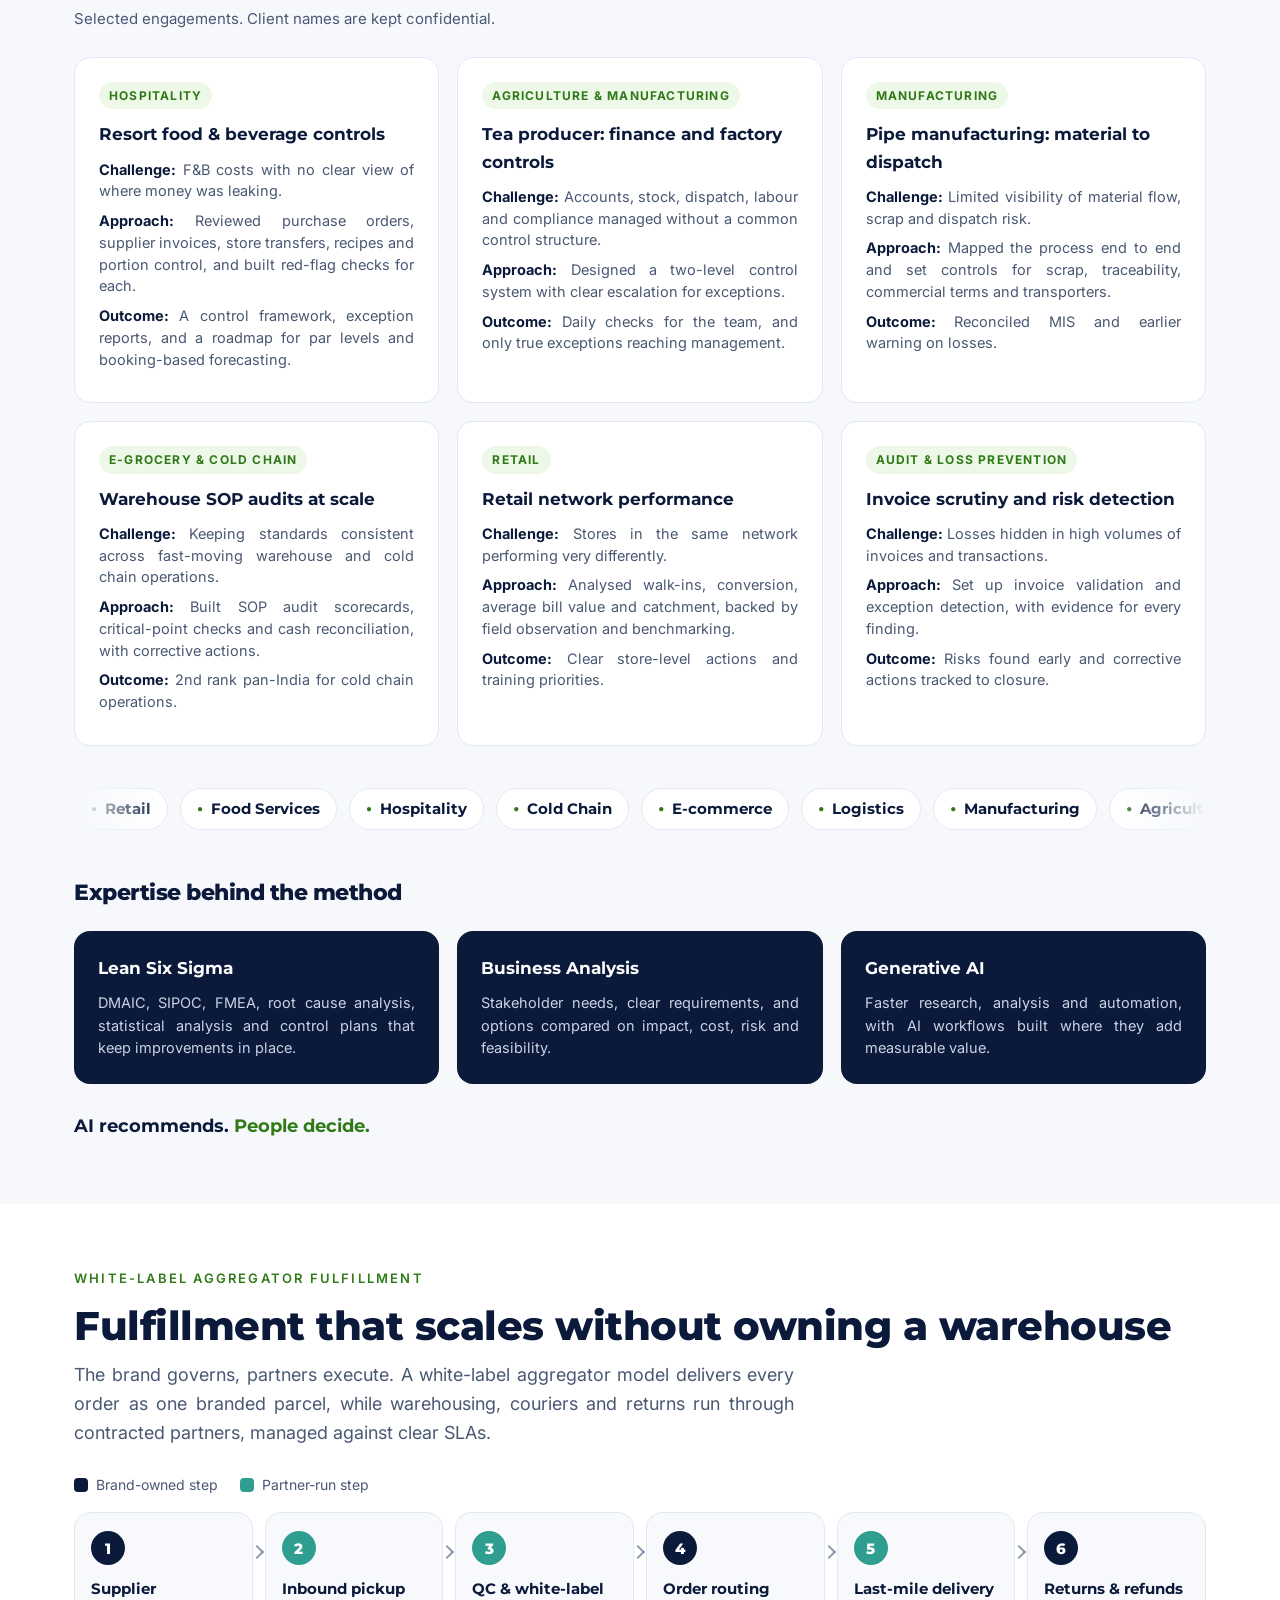
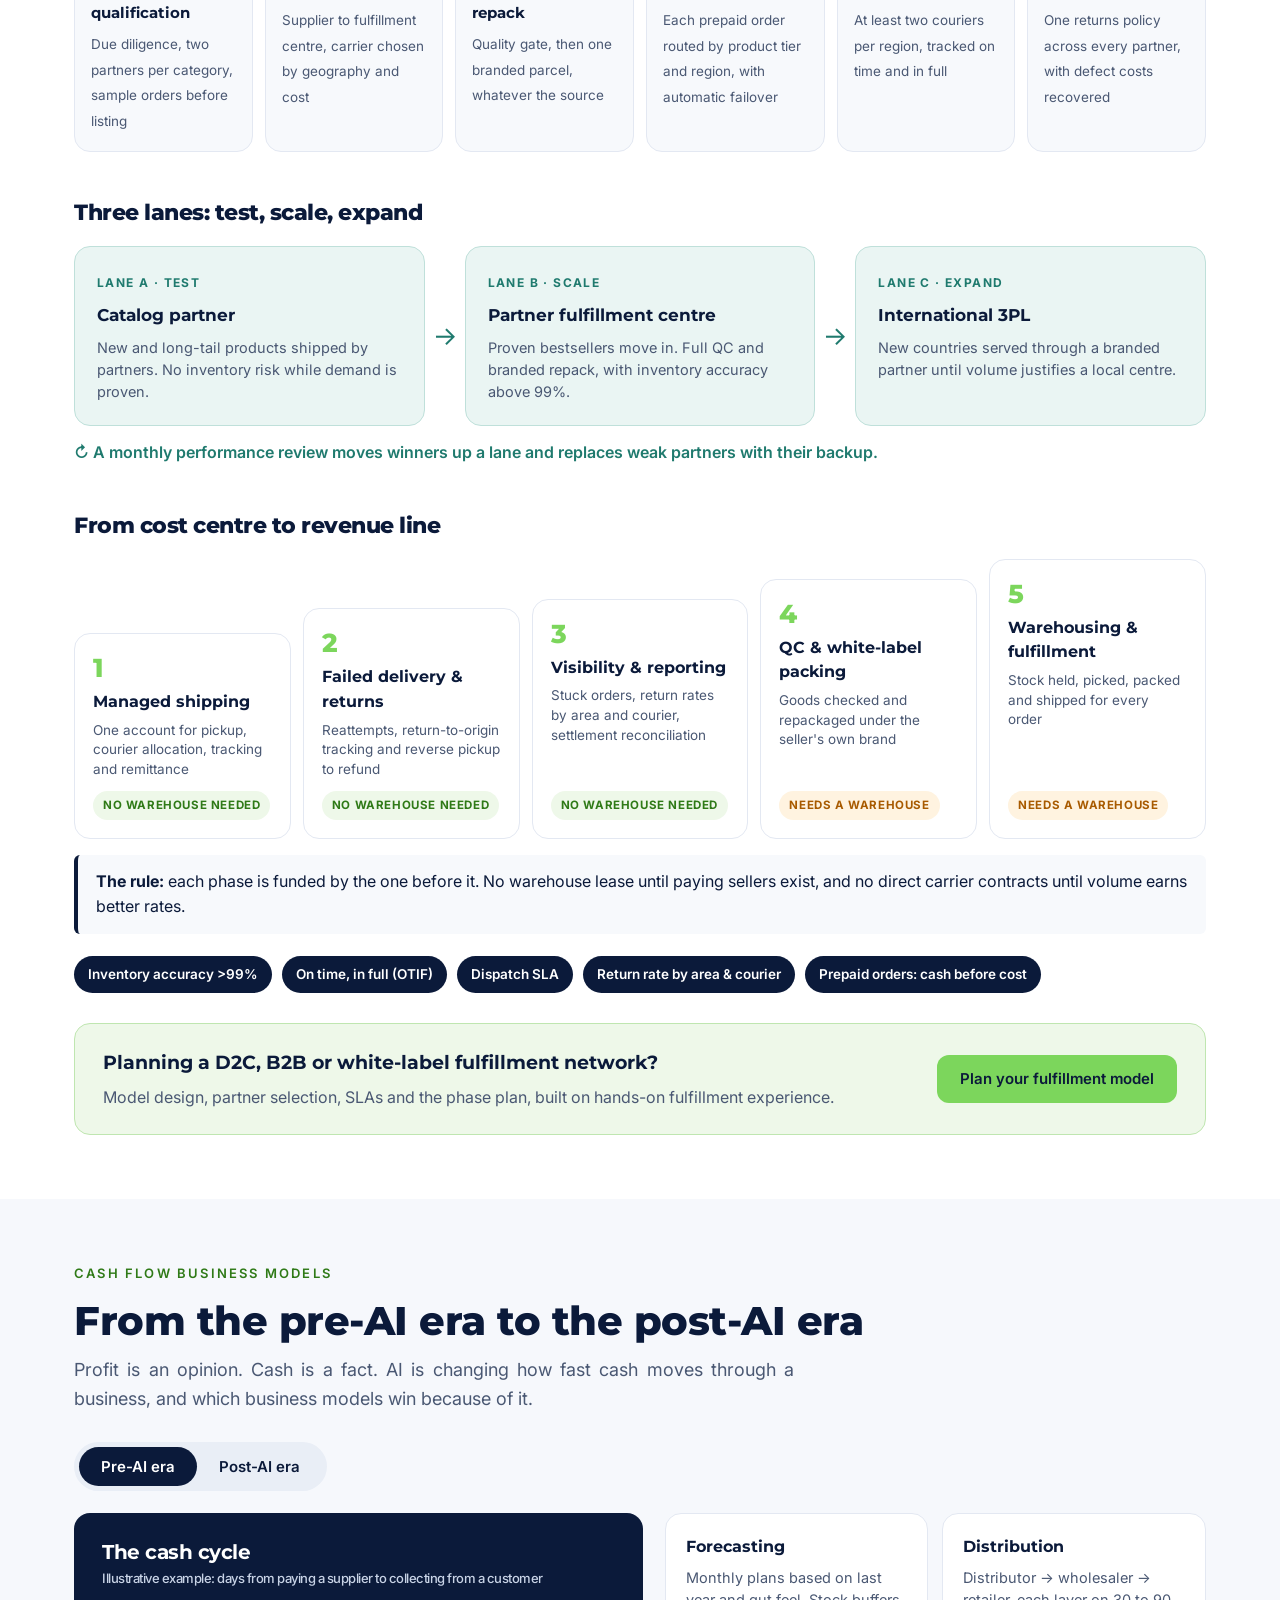
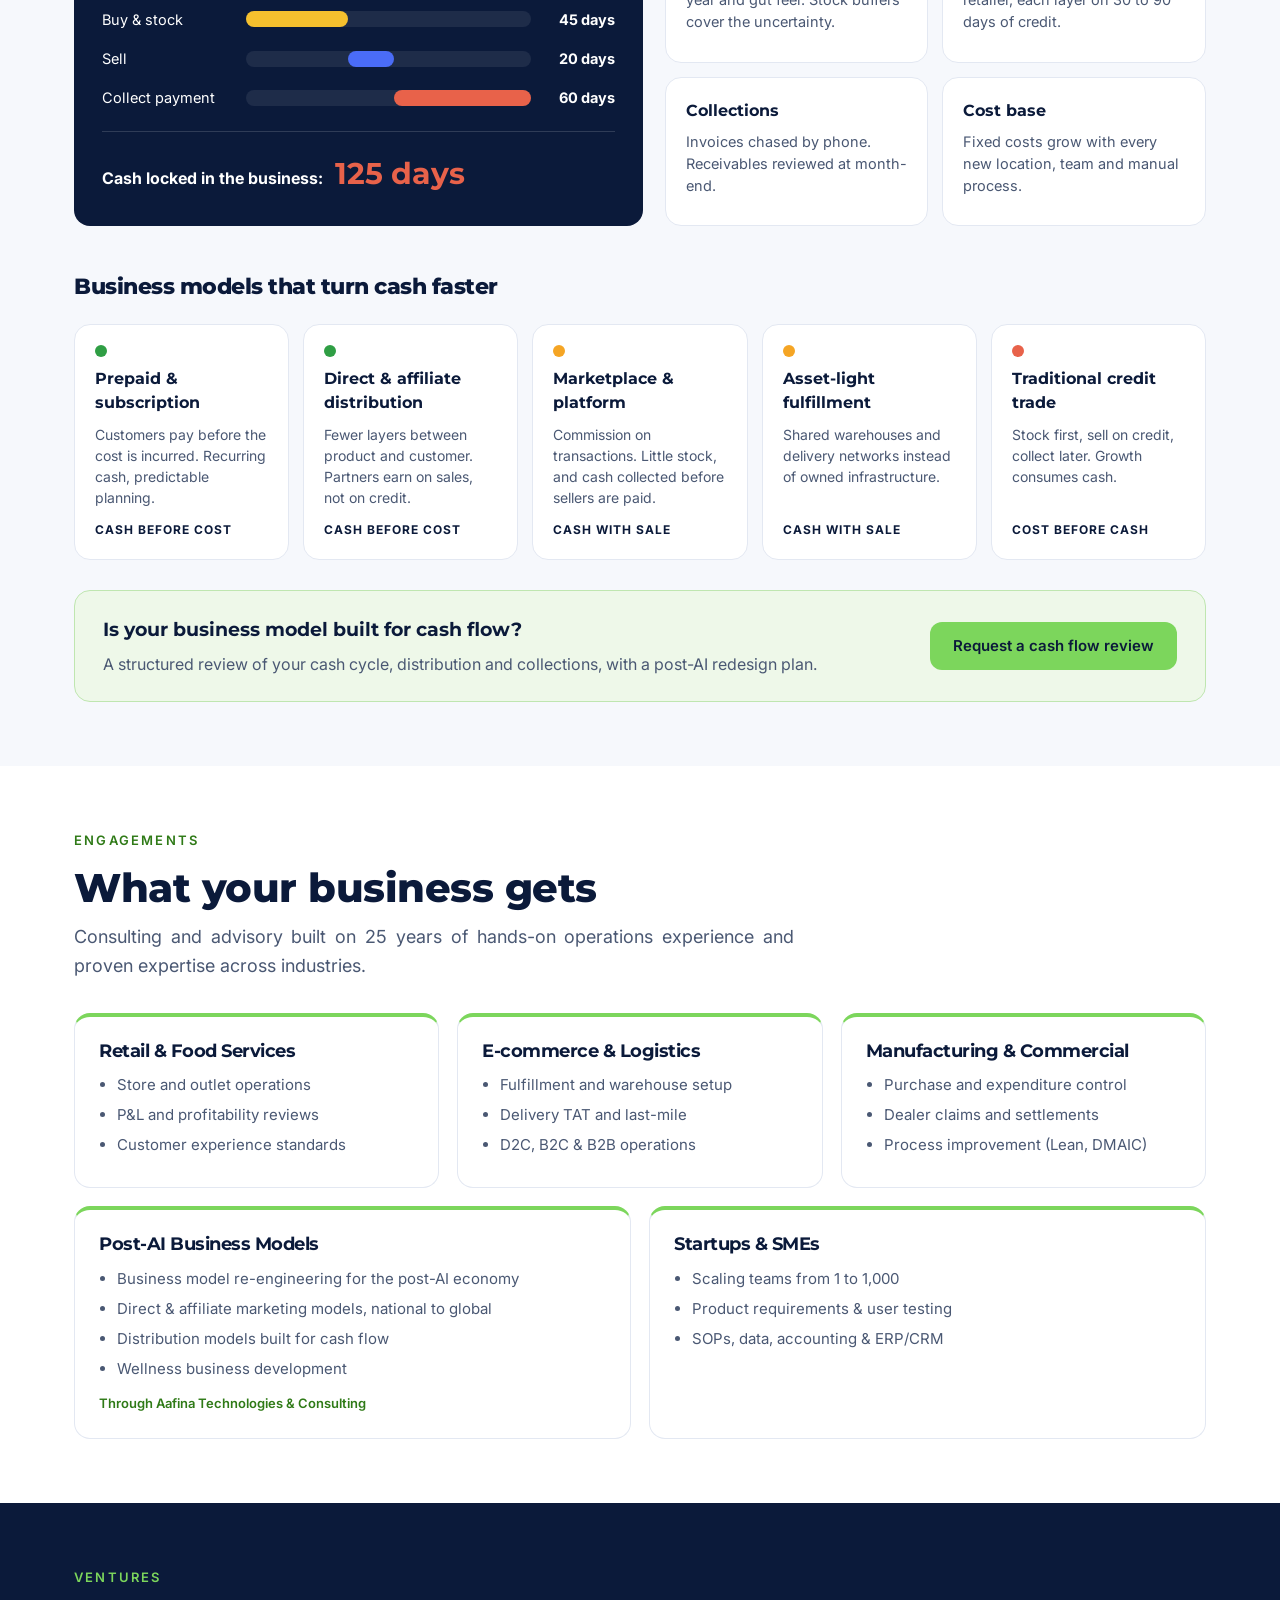
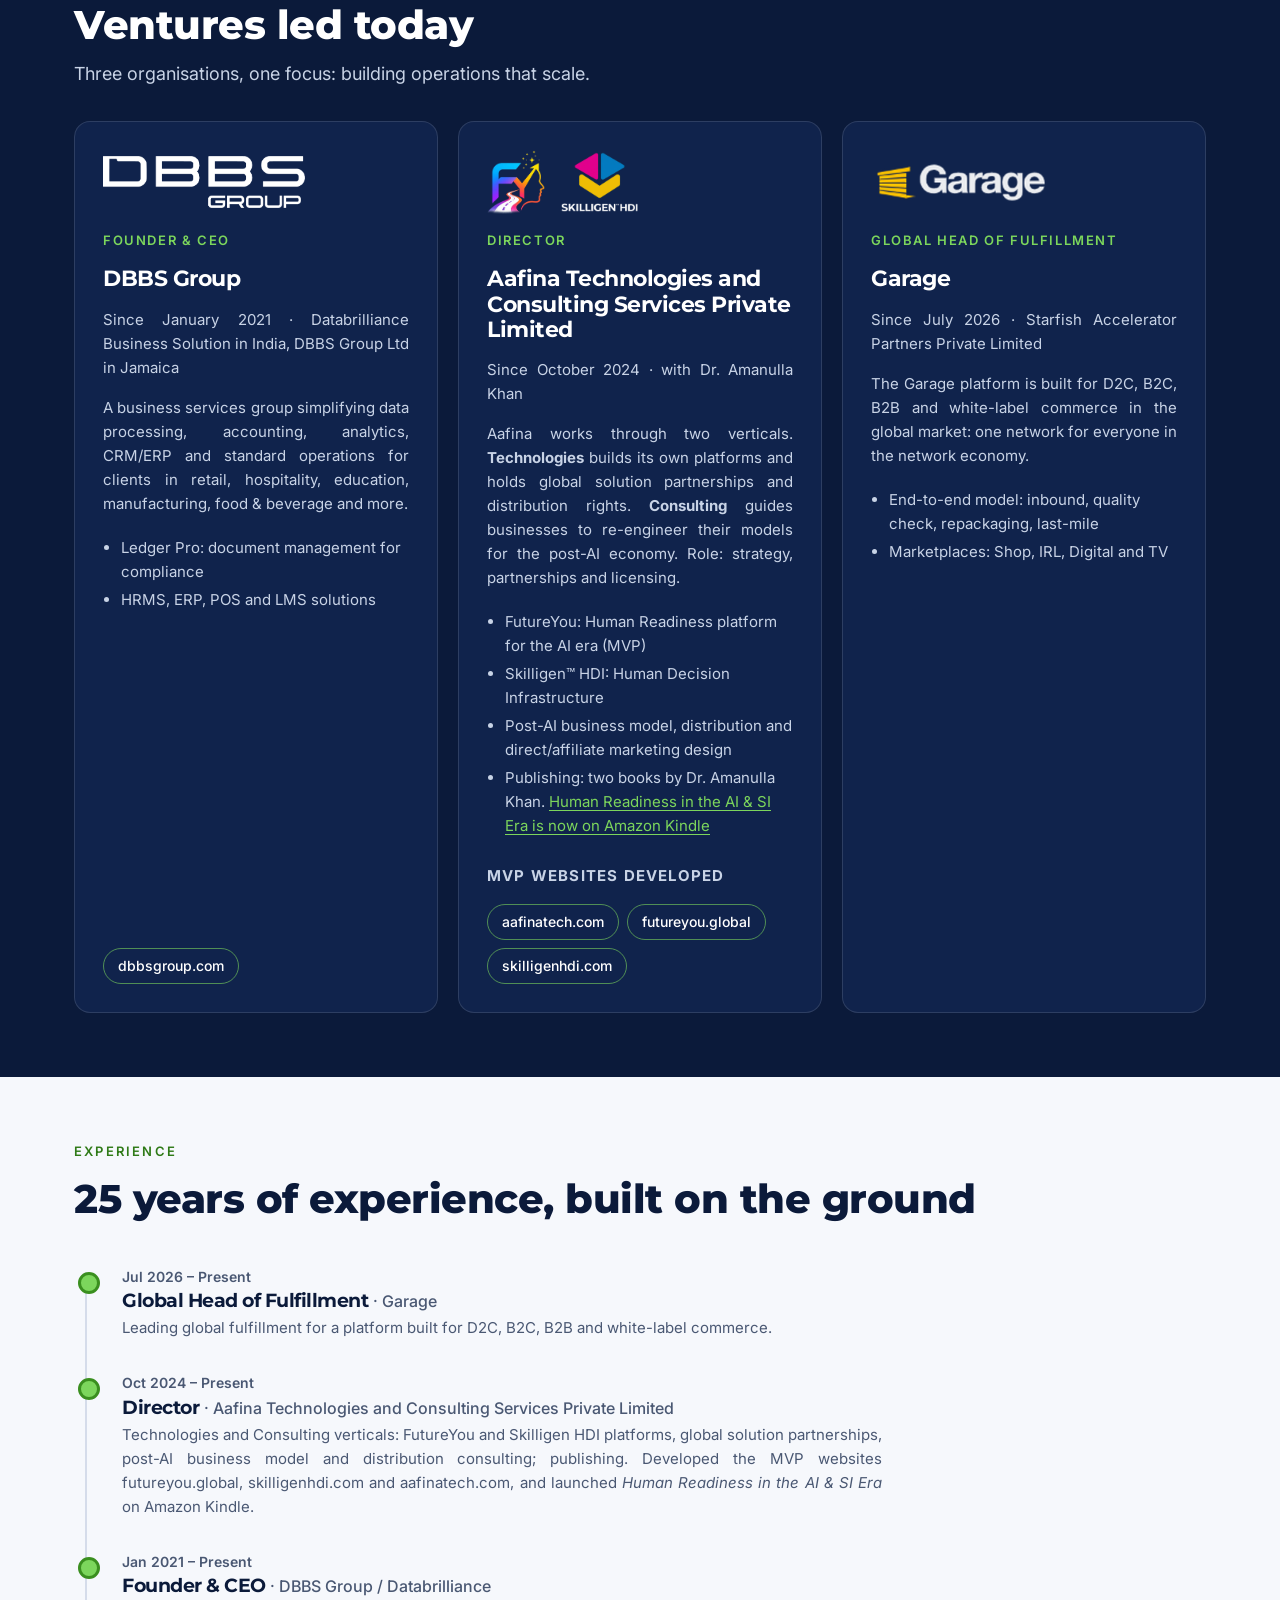
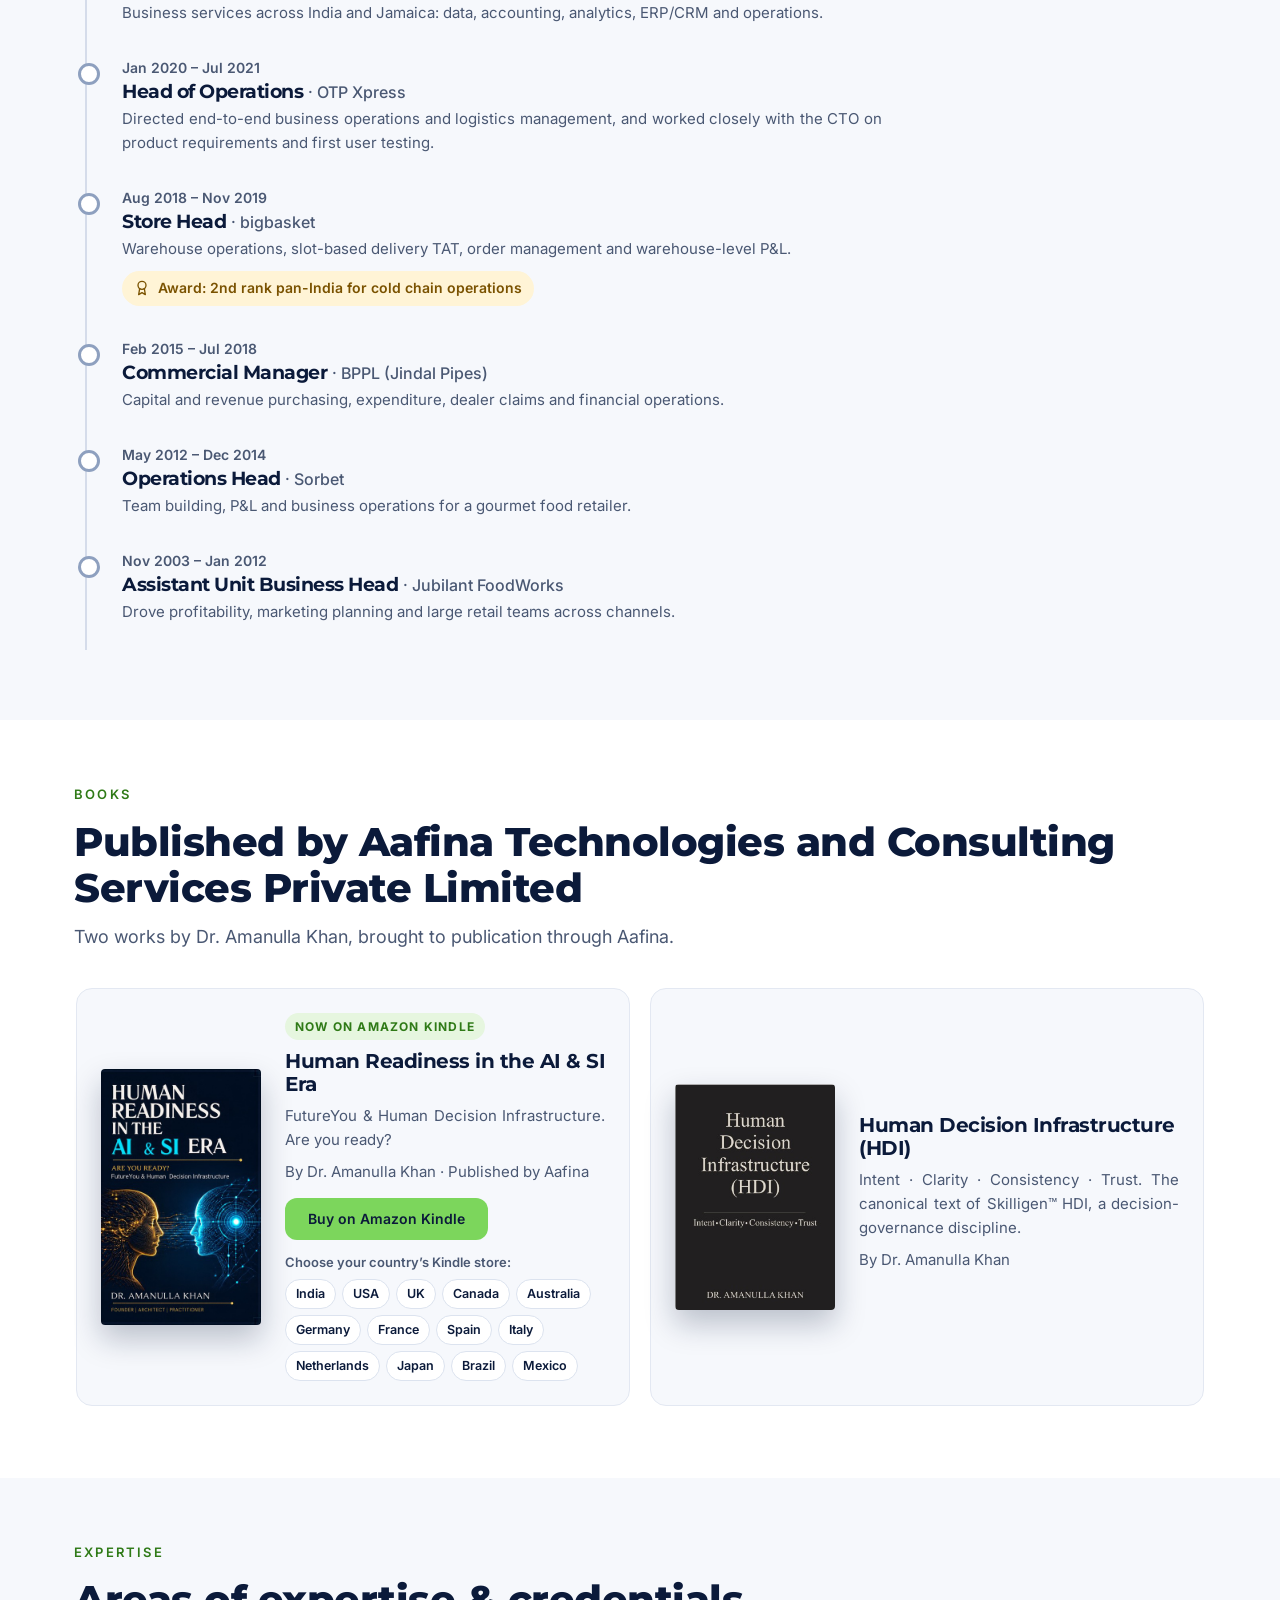
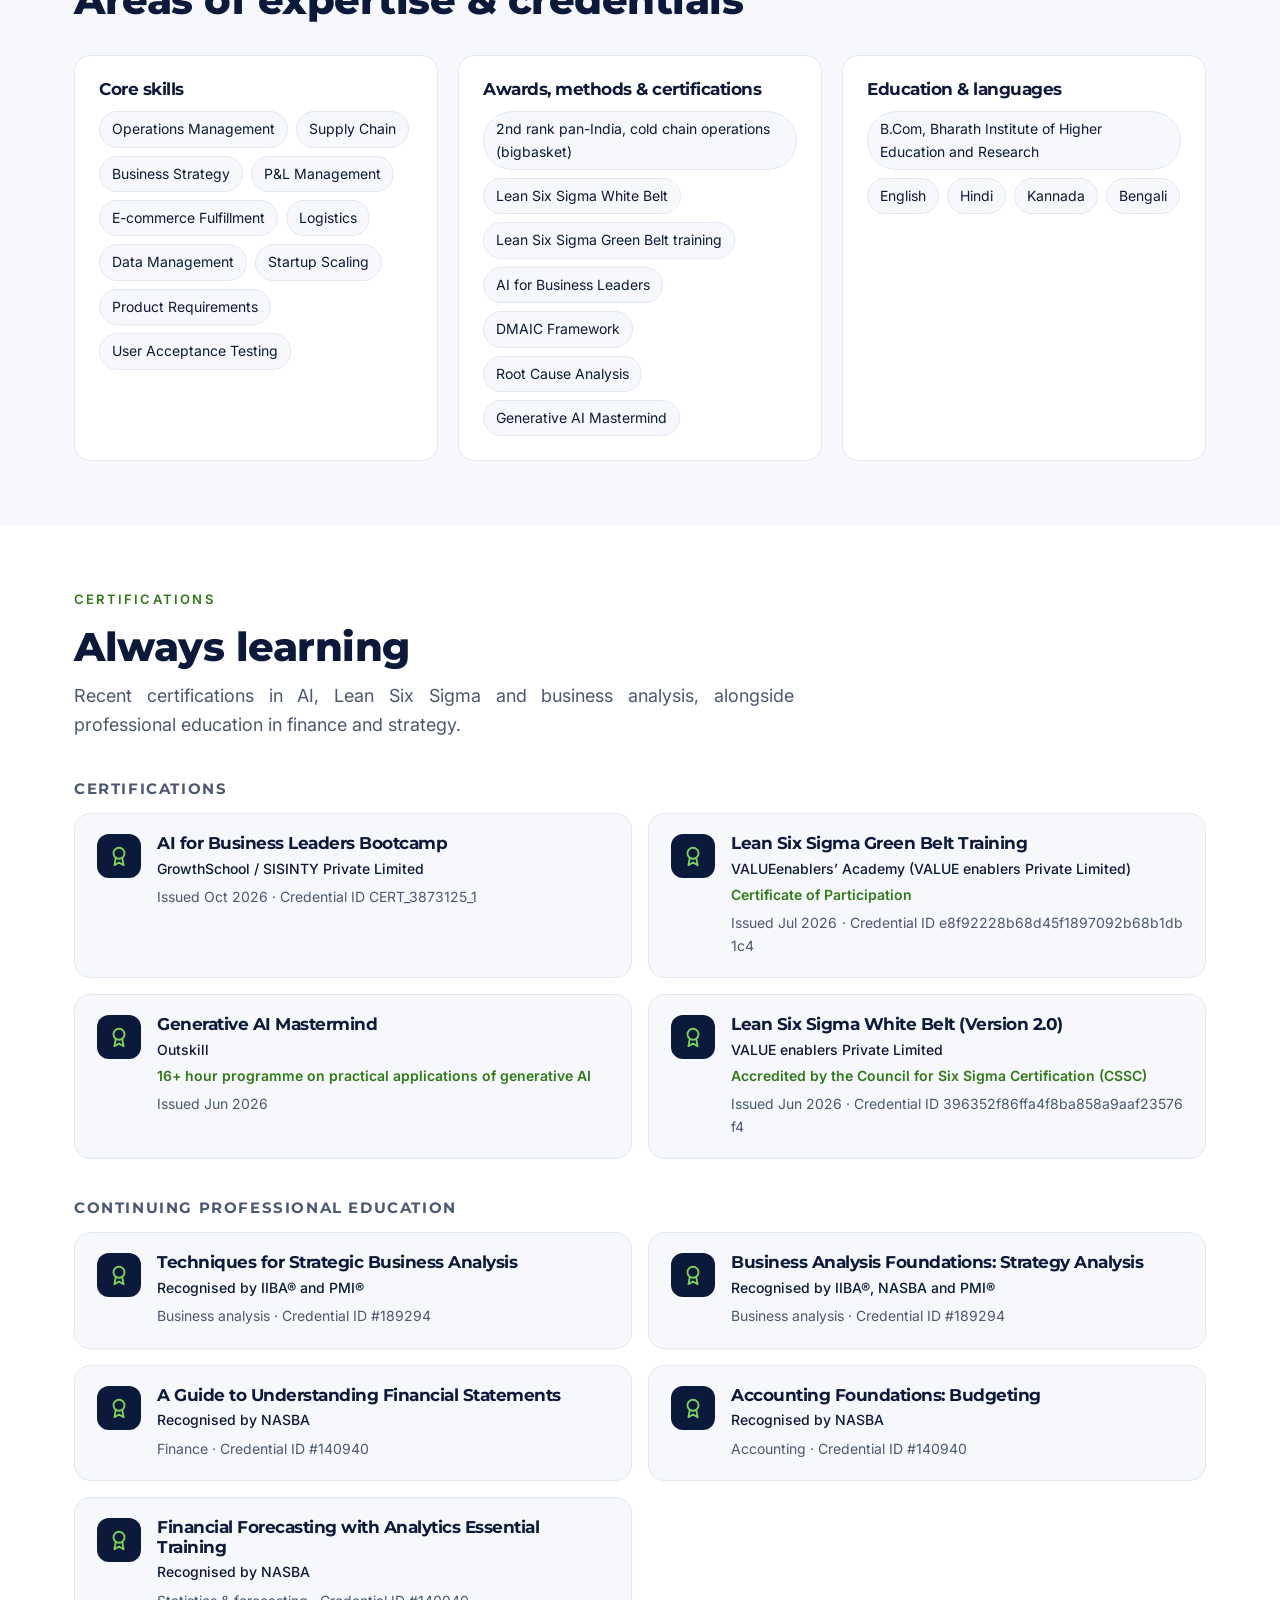
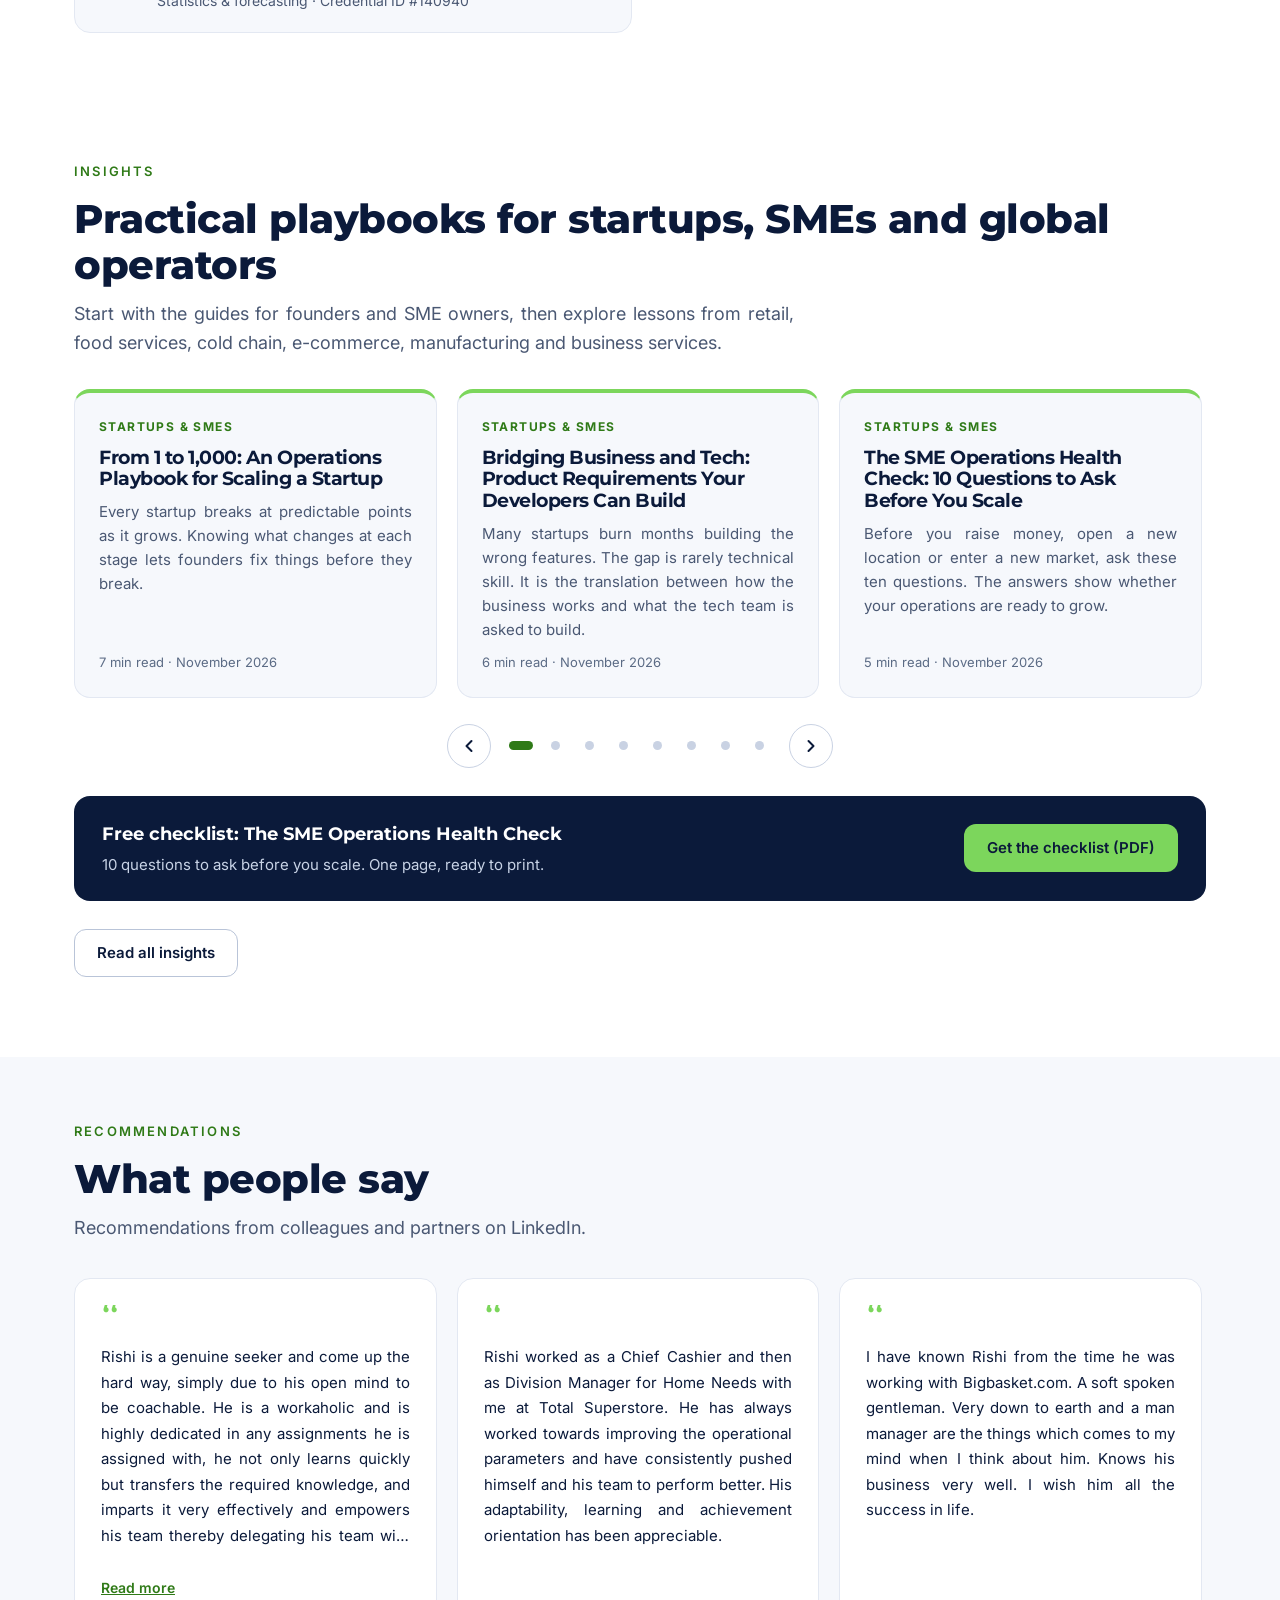
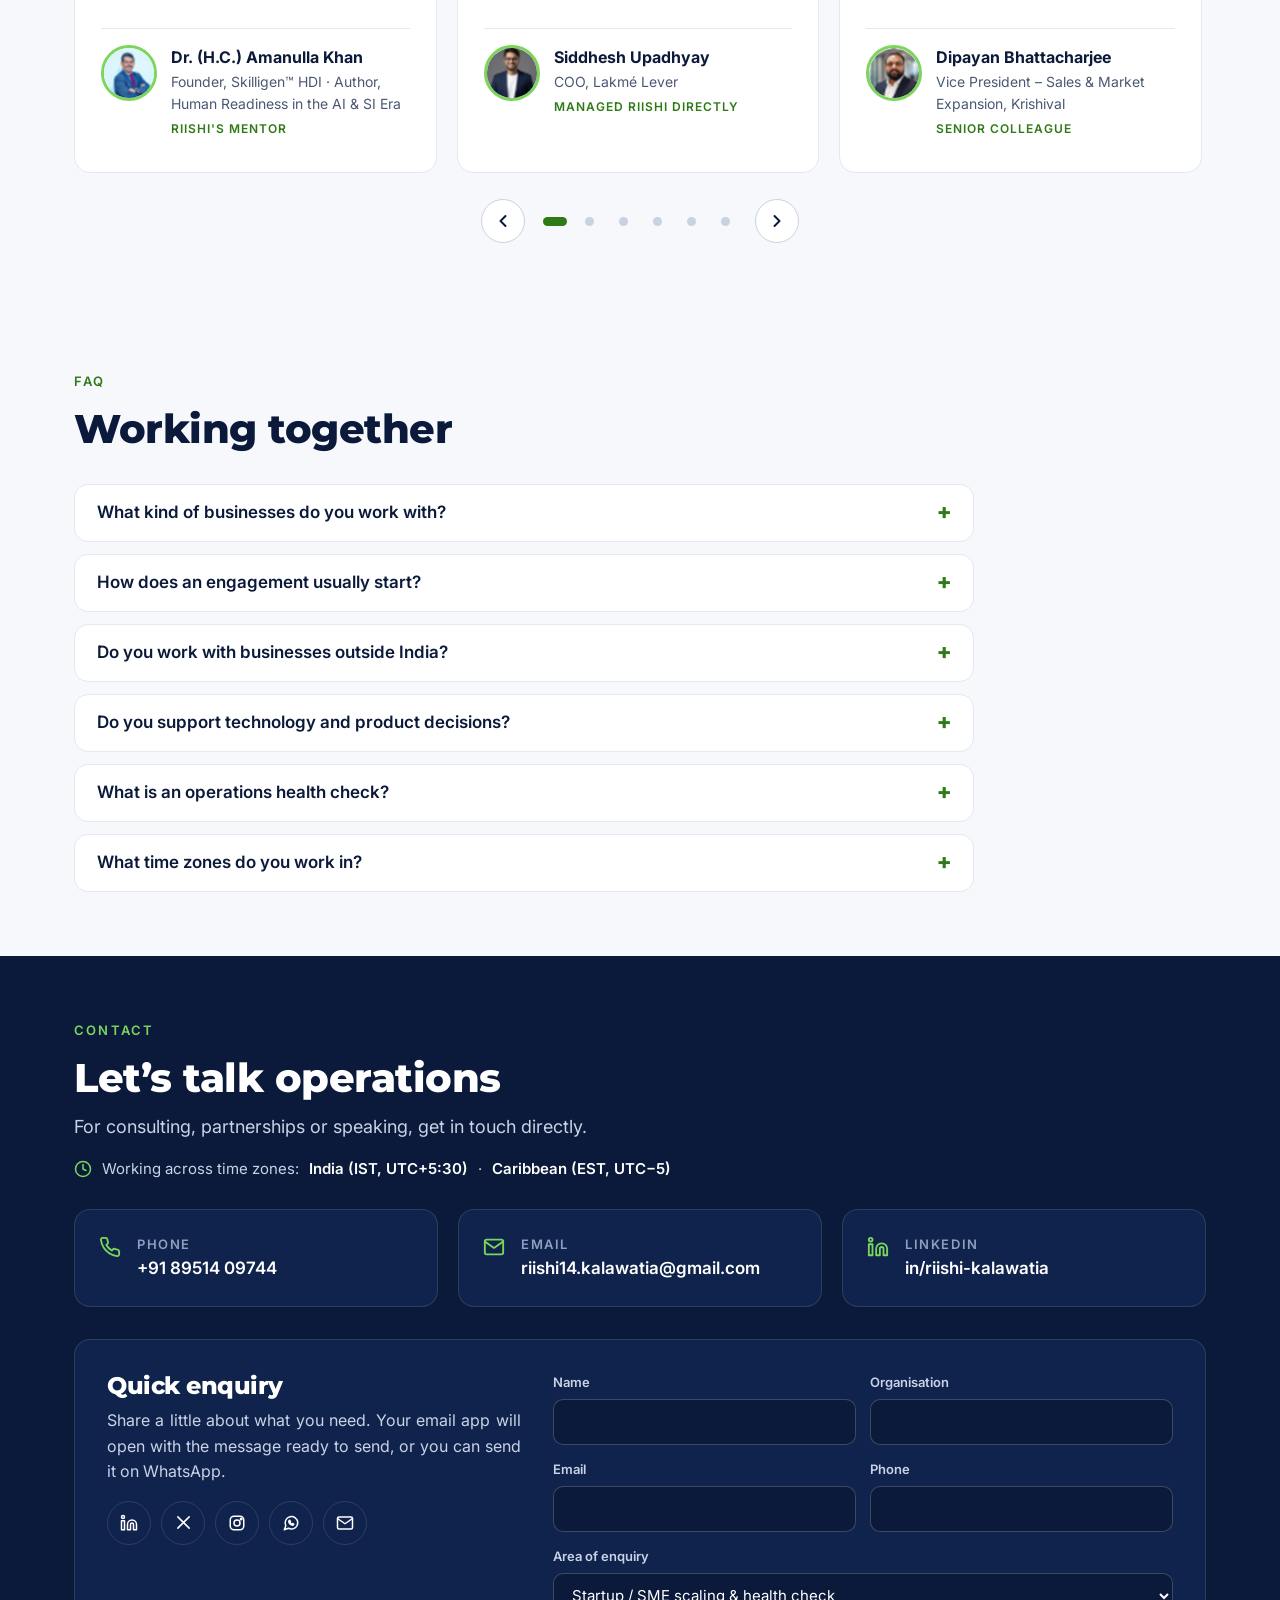
==== commit 3e3f65e5: "Keep the highlight ticker inside the page frame, aligned with the logo Co-Authored-By: Claude Opus 5" ====
--- a/index.html
+++ b/index.html
@@ -501,6 +501,9 @@
 @media (max-width:1180px){.ff-flow{grid-template-columns:repeat(3,1fr)}.ff-flow li::after{display:none}.ff-ladder{grid-template-columns:repeat(3,1fr)}.ff-step{min-height:0!important}}
 @media (max-width:640px){.ff-flow,.ff-ladder{grid-template-columns:1fr}.ff-lanes{grid-template-columns:1fr}.ff-arrow{transform:rotate(90deg);height:36px}}
 :where(img[width][height]){height:auto}
+
+/* Ticker kept inside the page frame: starts at the logo, ends at the menu */
+.ticker .tk-frame{width:calc(100% - 48px);max-width:calc(var(--max) - 48px);margin:0 auto;overflow:hidden;-webkit-mask-image:linear-gradient(90deg,transparent 0,#000 14px,#000 calc(100% - 14px),transparent 100%);mask-image:linear-gradient(90deg,transparent 0,#000 14px,#000 calc(100% - 14px),transparent 100%)}
 </style>
 </head>
 <body>
@@ -532,7 +535,7 @@
 </header>
 
 <main id="main">
-<div class="ticker" role="region" aria-label="Highlights"><div class="tk-track"><ul><li><b>Global</b>Working with businesses in India and Jamaica, open to engagements worldwide</li><li><b>Remote</b>Advisory across time zones, from IST to the Caribbean</li><li><b>New</b><a href="blog/hotel-resort-purchasing-red-flags.html">15 Red Flags in Hotel and Resort Purchasing</a></li><li><b>Kindle</b><a href="#books">Human Readiness in the AI &amp; SI Era, now on Amazon Kindle worldwide</a></li><li><b>Built</b>MVP websites: futureyou.global, skilligenhdi.com, aafinatech.com</li><li><b>Free</b><a href="assets/SME-Operations-Health-Check.pdf" target="_blank" rel="noopener">SME Operations Health Check (PDF)</a></li><li><b>Startups</b>Built teams from 1 to 1,000 employees</li><li><b>Award</b>2nd rank pan-India for cold chain operations</li><li><b>Consulting</b><a href="#engage">Post-AI business models through Aafina</a></li><li><b>25+ years</b>Retail, logistics, manufacturing, hospitality and food services</li></ul><ul aria-hidden="true"><li><b>Global</b>Working with businesses in India and Jamaica, open to engagements worldwide</li><li><b>Remote</b>Advisory across time zones, from IST to the Caribbean</li><li><b>New</b><a tabindex="-1" href="blog/hotel-resort-purchasing-red-flags.html">15 Red Flags in Hotel and Resort Purchasing</a></li><li><b>Kindle</b><a tabindex="-1" href="#books">Human Readiness in the AI &amp; SI Era, now on Amazon Kindle worldwide</a></li><li><b>Built</b>MVP websites: futureyou.global, skilligenhdi.com, aafinatech.com</li><li><b>Free</b><a tabindex="-1" href="assets/SME-Operations-Health-Check.pdf" target="_blank" rel="noopener">SME Operations Health Check (PDF)</a></li><li><b>Startups</b>Built teams from 1 to 1,000 employees</li><li><b>Award</b>2nd rank pan-India for cold chain operations</li><li><b>Consulting</b><a tabindex="-1" href="#engage">Post-AI business models through Aafina</a></li><li><b>25+ years</b>Retail, logistics, manufacturing, hospitality and food services</li></ul></div></div>
+<div class="ticker" role="region" aria-label="Highlights"><div class="tk-frame"><div class="tk-track"><ul><li><b>Global</b>Working with businesses in India and Jamaica, open to engagements worldwide</li><li><b>Remote</b>Advisory across time zones, from IST to the Caribbean</li><li><b>New</b><a href="blog/hotel-resort-purchasing-red-flags.html">15 Red Flags in Hotel and Resort Purchasing</a></li><li><b>Kindle</b><a href="#books">Human Readiness in the AI &amp; SI Era, now on Amazon Kindle worldwide</a></li><li><b>Built</b>MVP websites: futureyou.global, skilligenhdi.com, aafinatech.com</li><li><b>Free</b><a href="assets/SME-Operations-Health-Check.pdf" target="_blank" rel="noopener">SME Operations Health Check (PDF)</a></li><li><b>Startups</b>Built teams from 1 to 1,000 employees</li><li><b>Award</b>2nd rank pan-India for cold chain operations</li><li><b>Consulting</b><a href="#engage">Post-AI business models through Aafina</a></li><li><b>25+ years</b>Retail, logistics, manufacturing, hospitality and food services</li></ul><ul aria-hidden="true"><li><b>Global</b>Working with businesses in India and Jamaica, open to engagements worldwide</li><li><b>Remote</b>Advisory across time zones, from IST to the Caribbean</li><li><b>New</b><a tabindex="-1" href="blog/hotel-resort-purchasing-red-flags.html">15 Red Flags in Hotel and Resort Purchasing</a></li><li><b>Kindle</b><a tabindex="-1" href="#books">Human Readiness in the AI &amp; SI Era, now on Amazon Kindle worldwide</a></li><li><b>Built</b>MVP websites: futureyou.global, skilligenhdi.com, aafinatech.com</li><li><b>Free</b><a tabindex="-1" href="assets/SME-Operations-Health-Check.pdf" target="_blank" rel="noopener">SME Operations Health Check (PDF)</a></li><li><b>Startups</b>Built teams from 1 to 1,000 employees</li><li><b>Award</b>2nd rank pan-India for cold chain operations</li><li><b>Consulting</b><a tabindex="-1" href="#engage">Post-AI business models through Aafina</a></li><li><b>25+ years</b>Retail, logistics, manufacturing, hospitality and food services</li></ul></div></div></div>
   <section class="hero" id="top">
     <div class="wrap">
       <div>
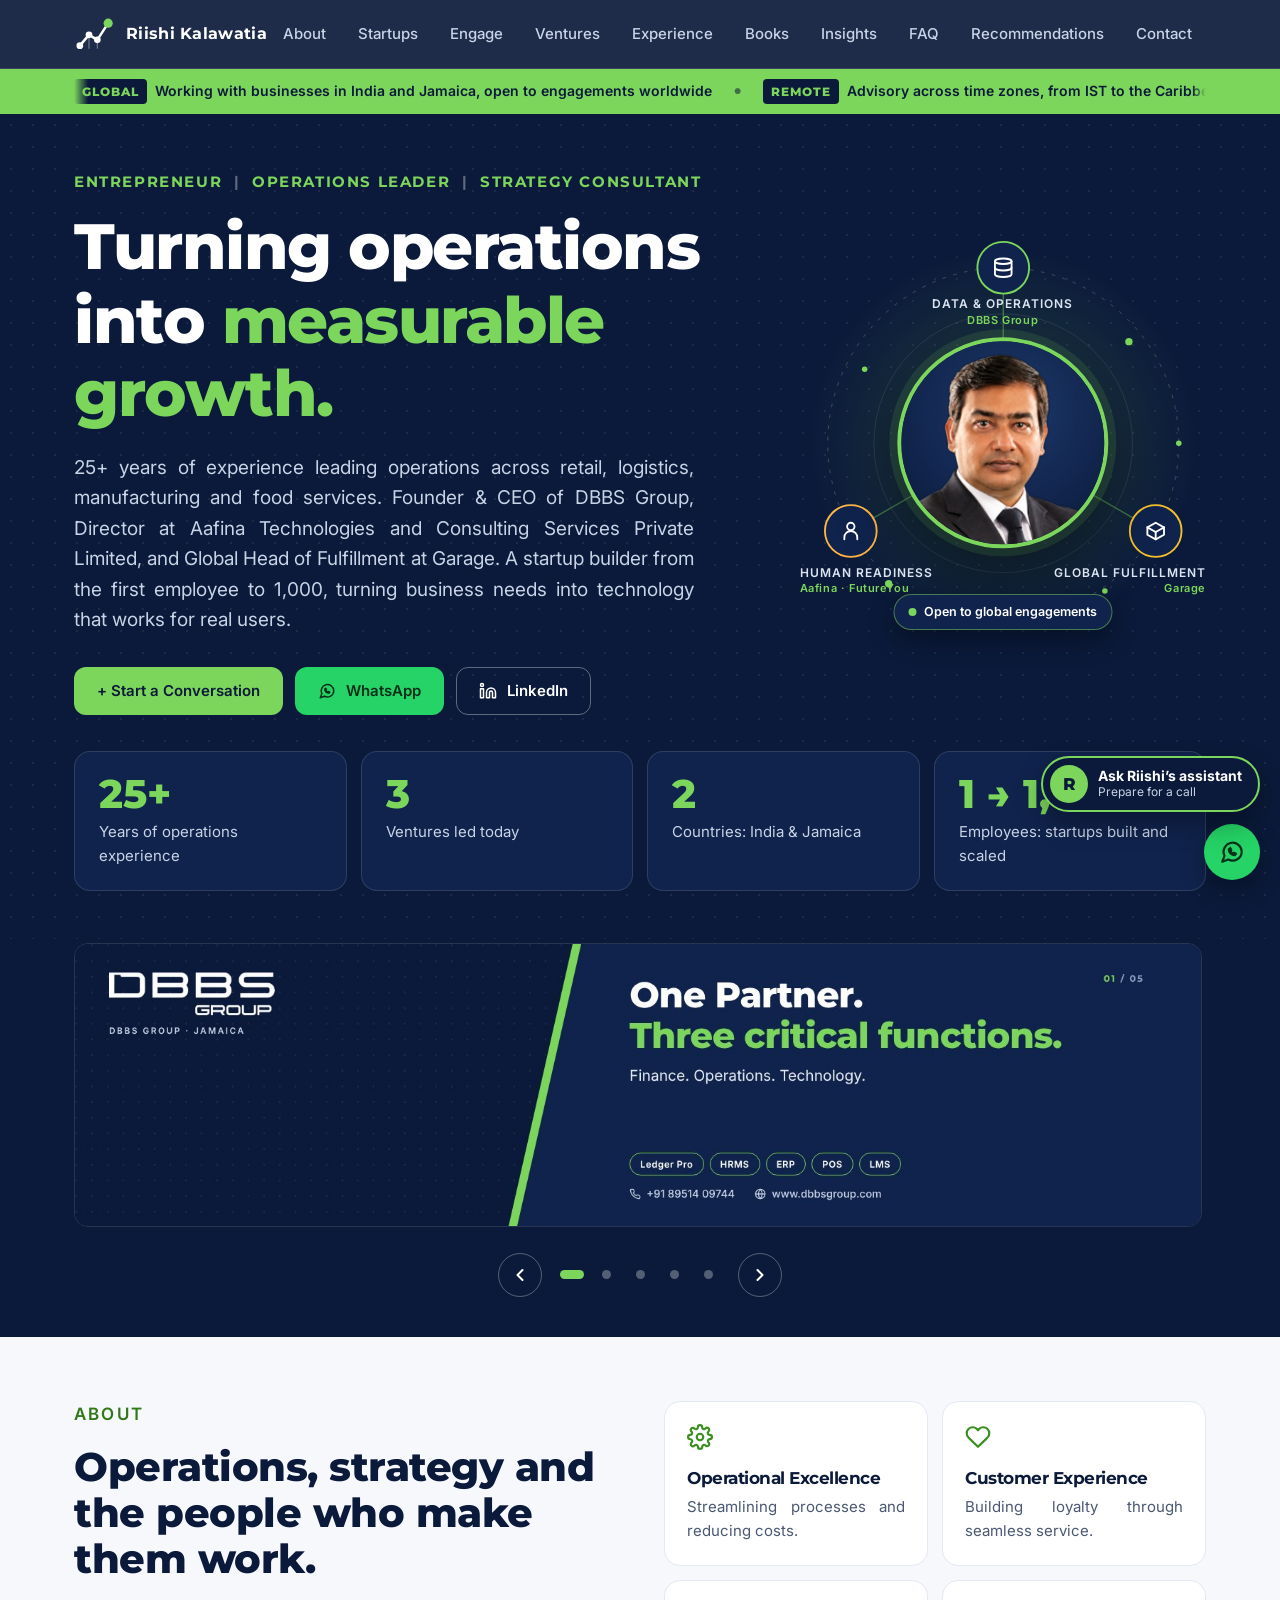
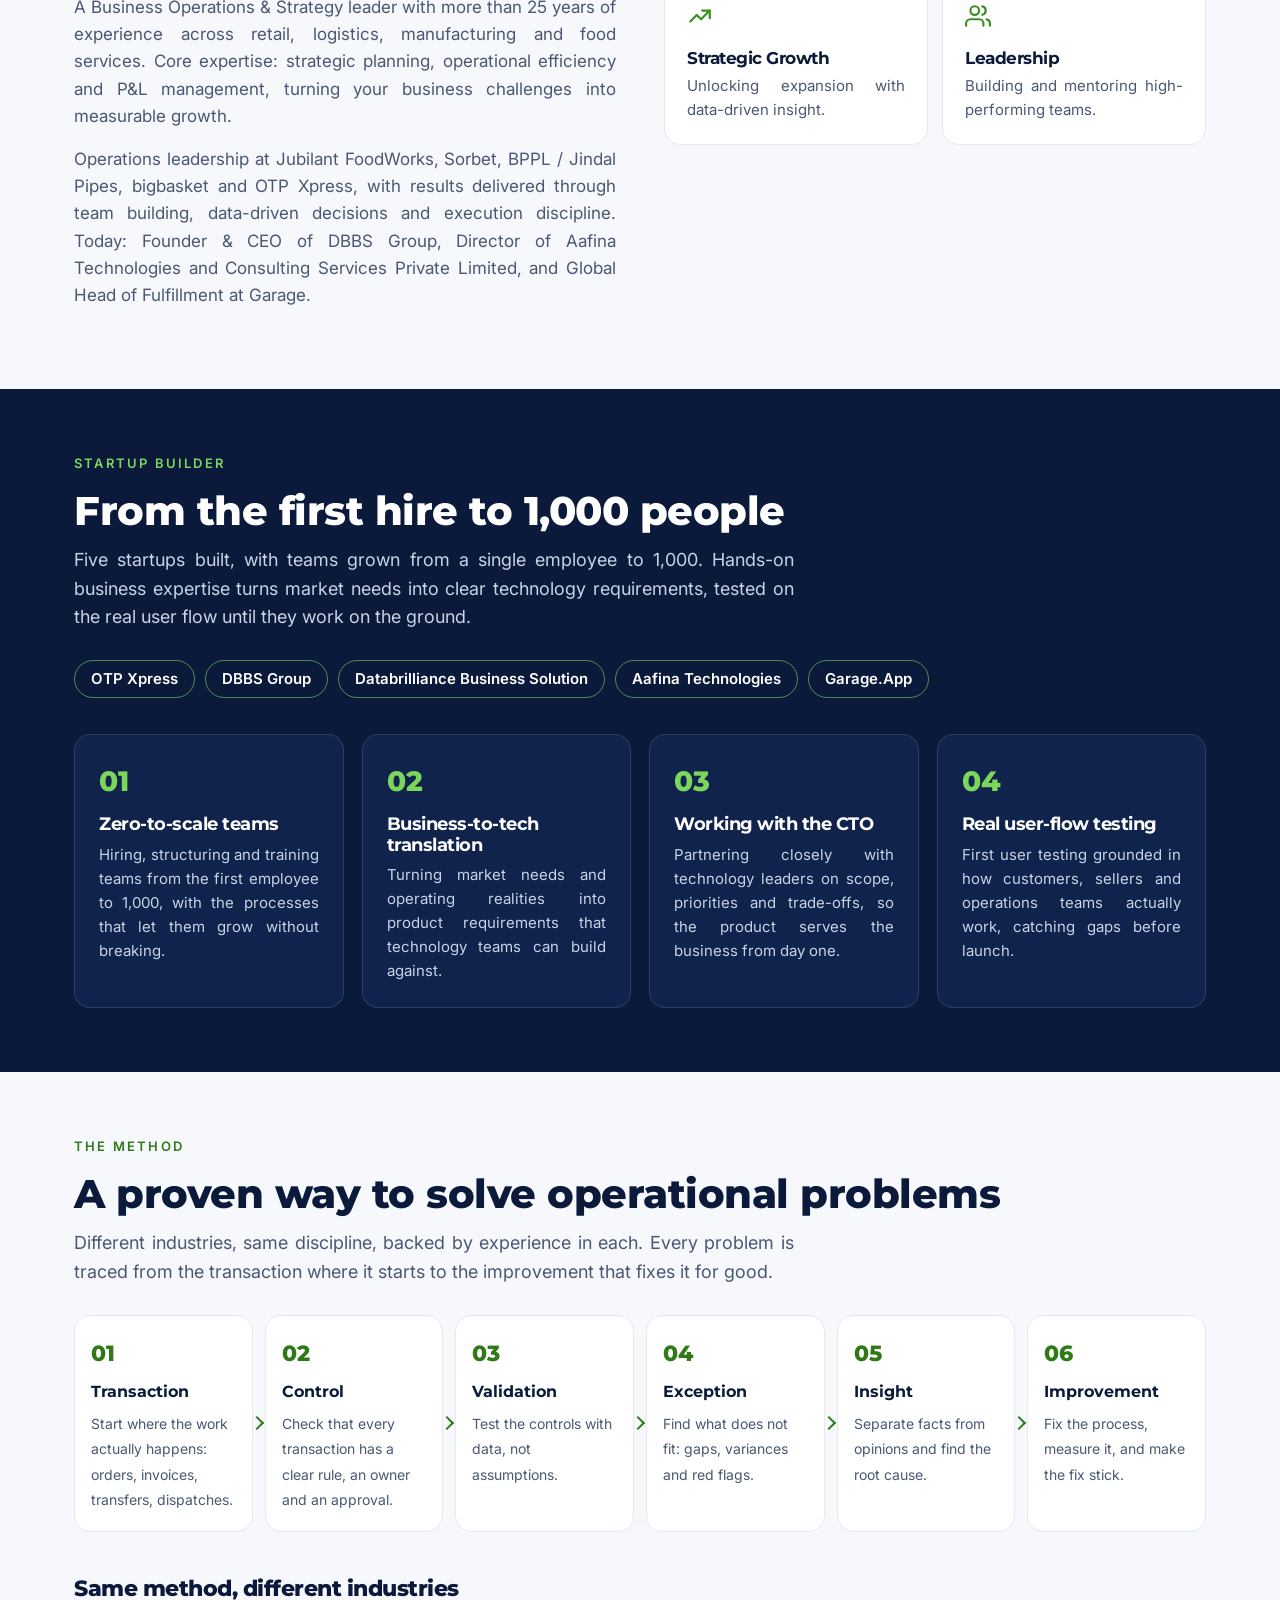
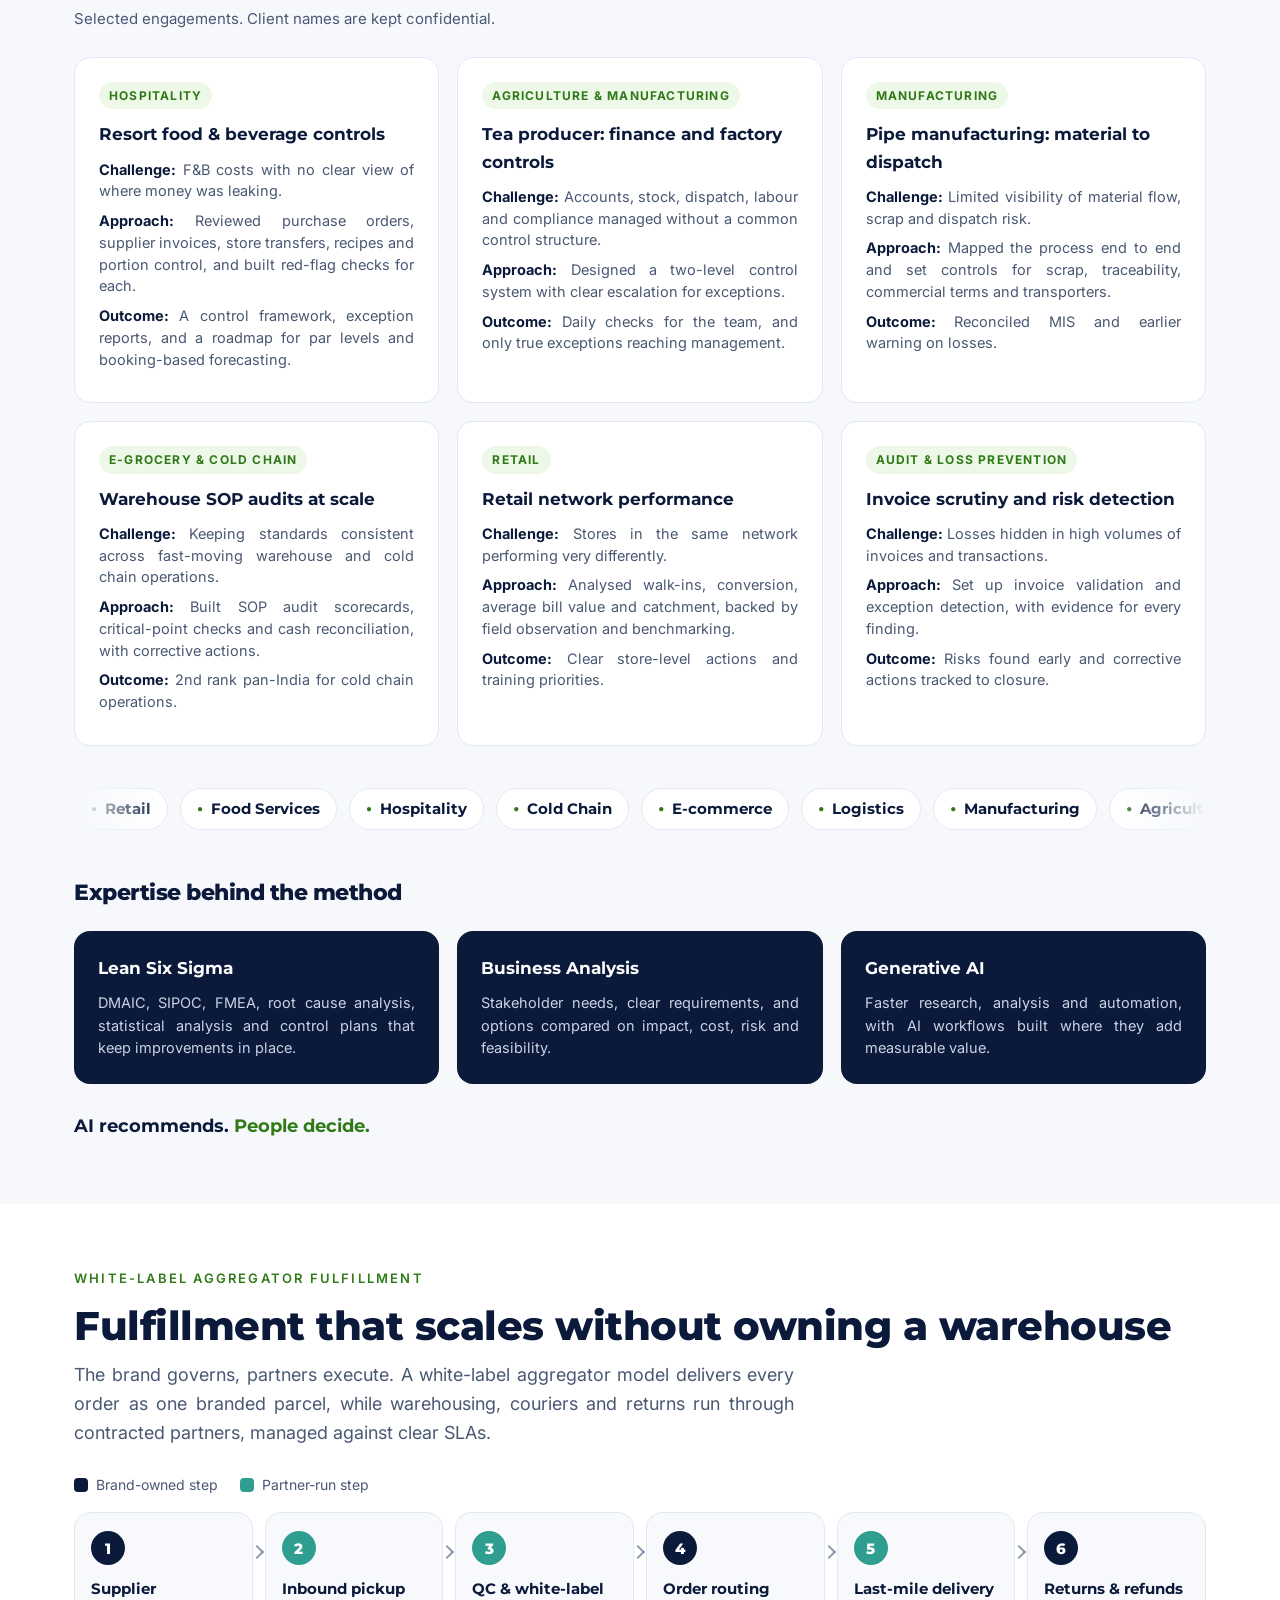
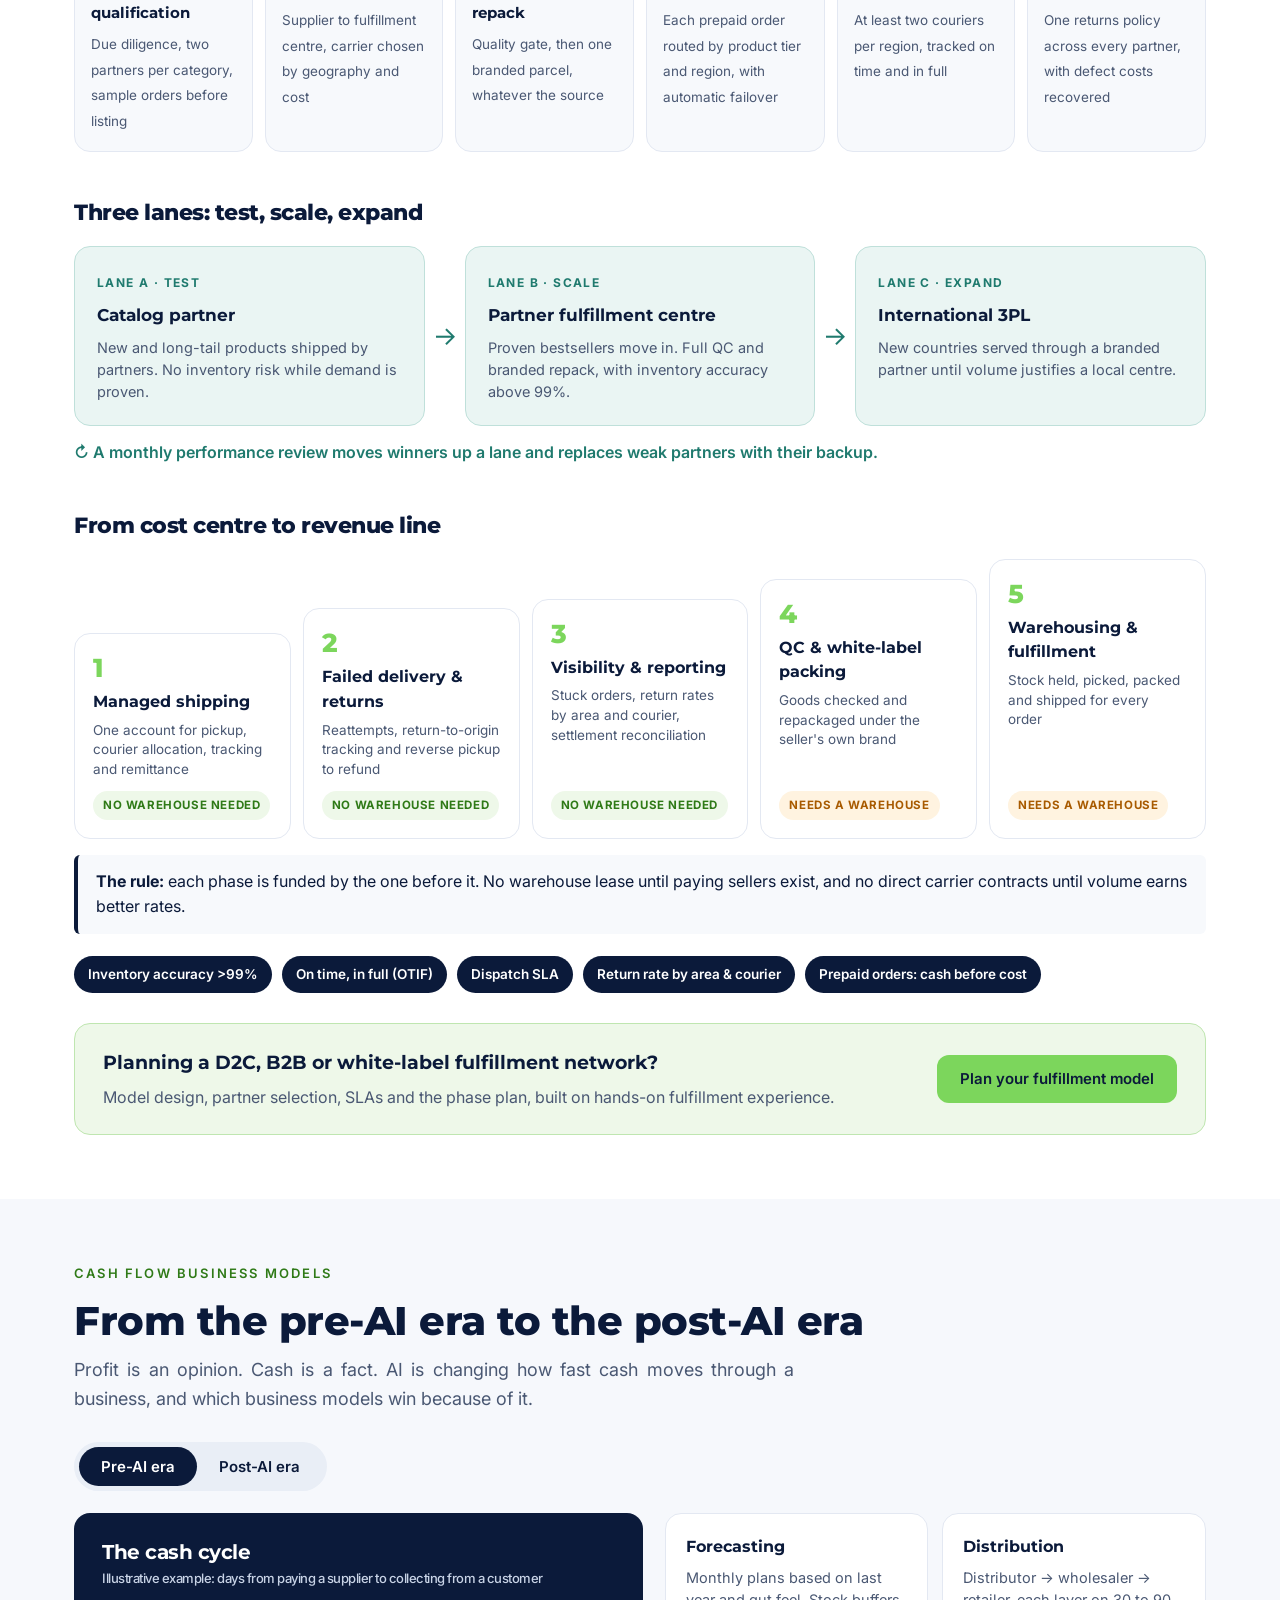
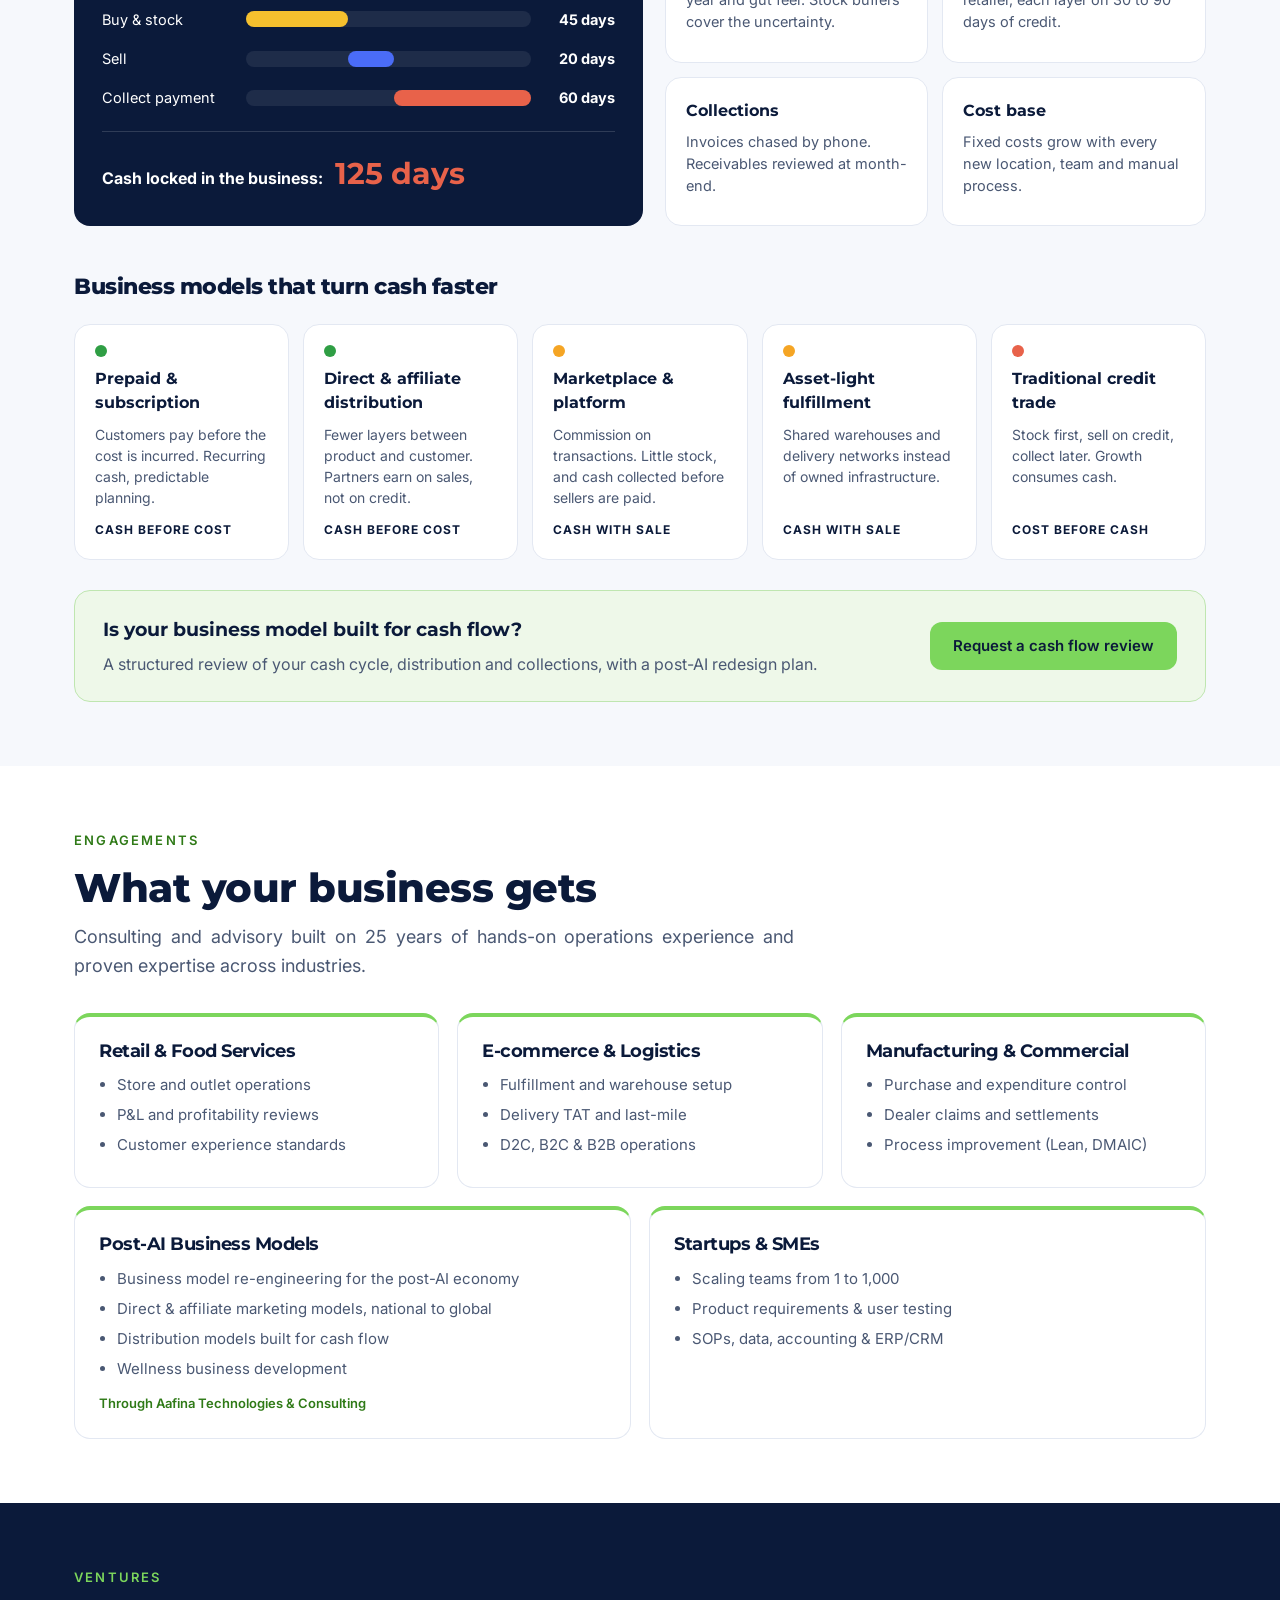
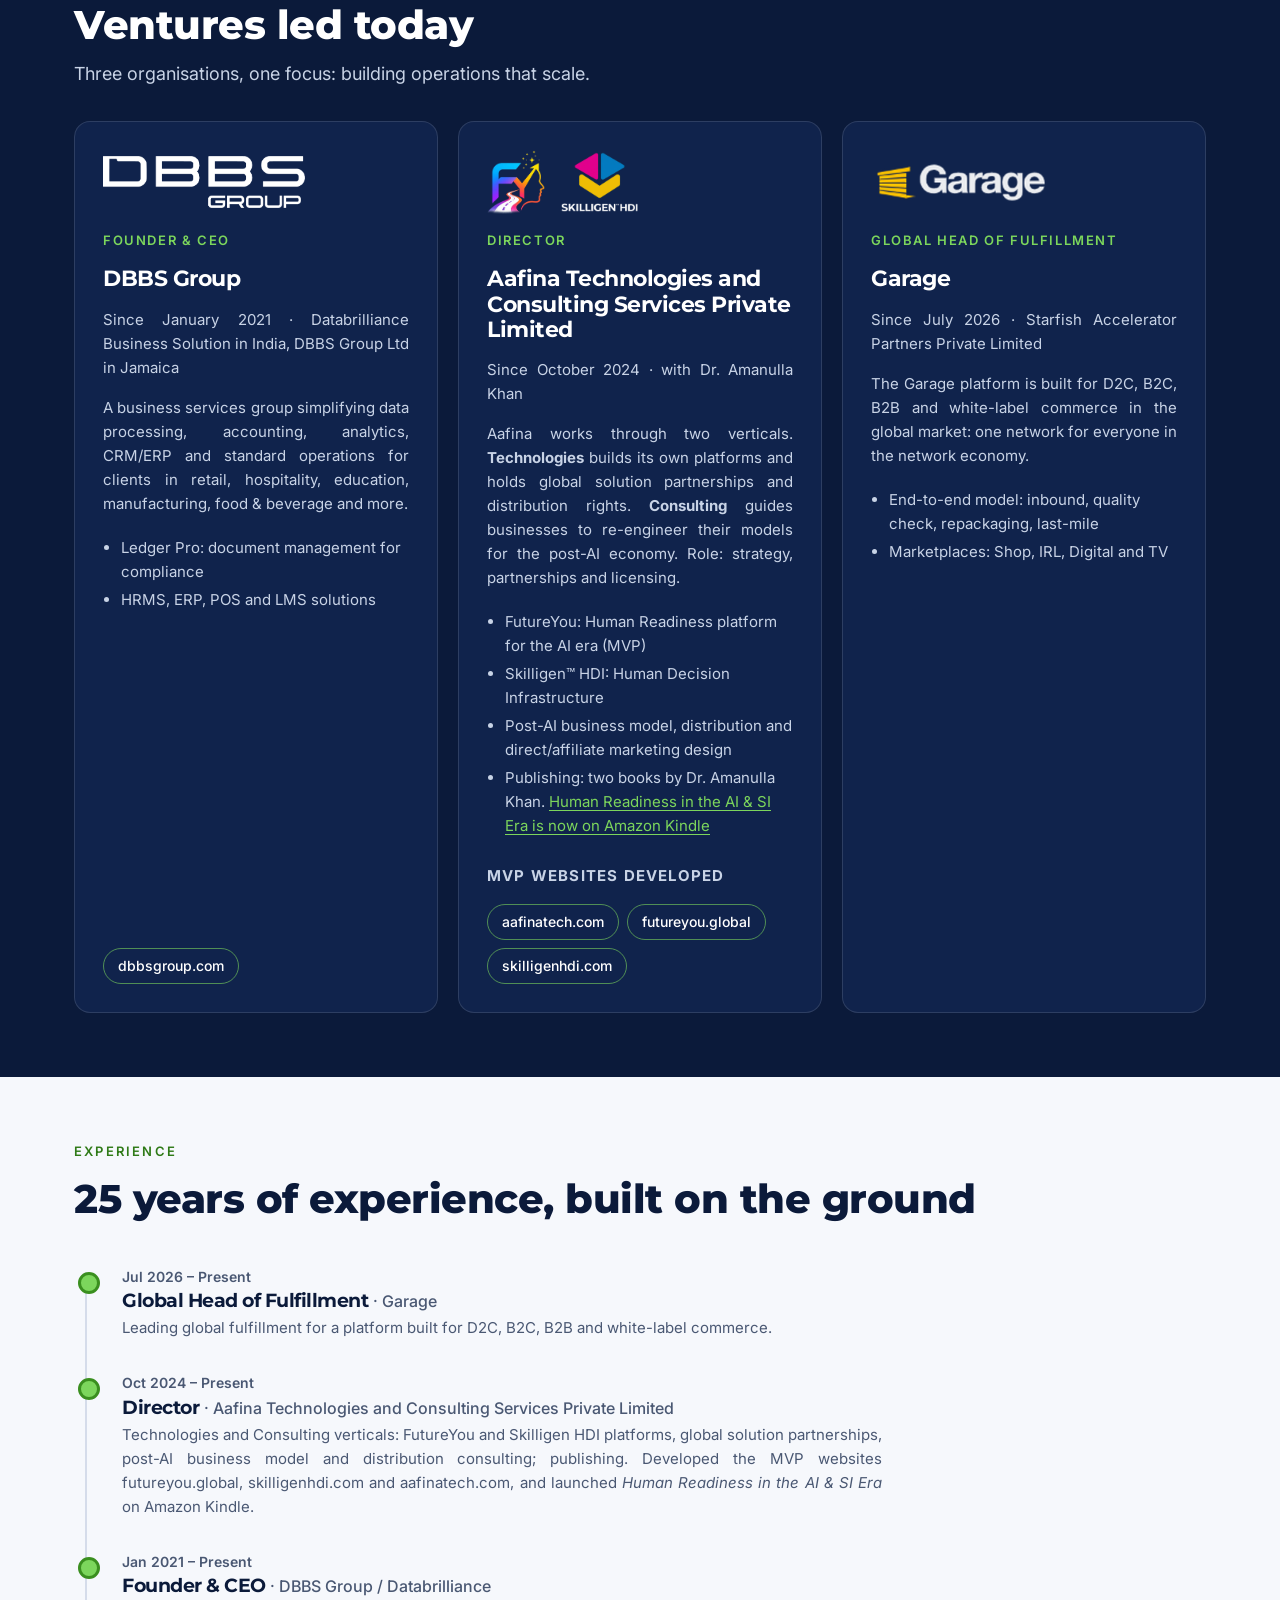
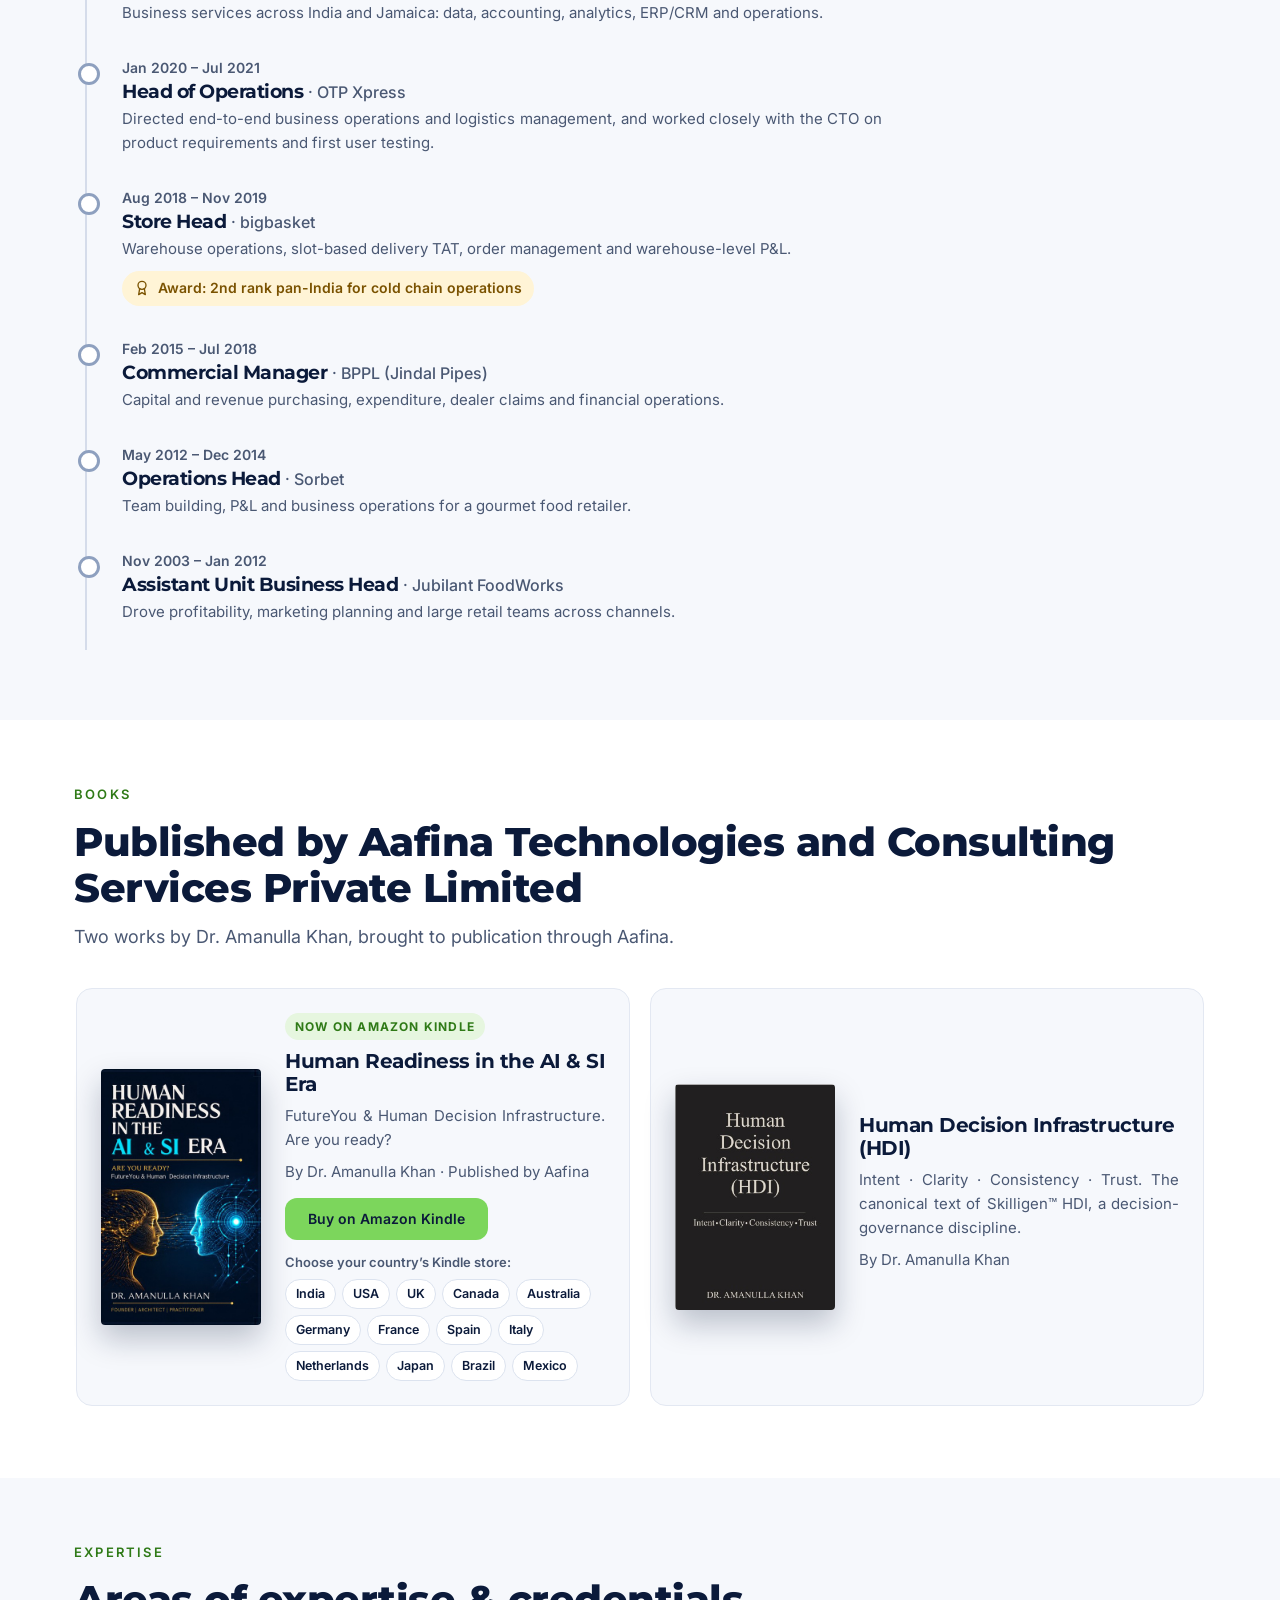
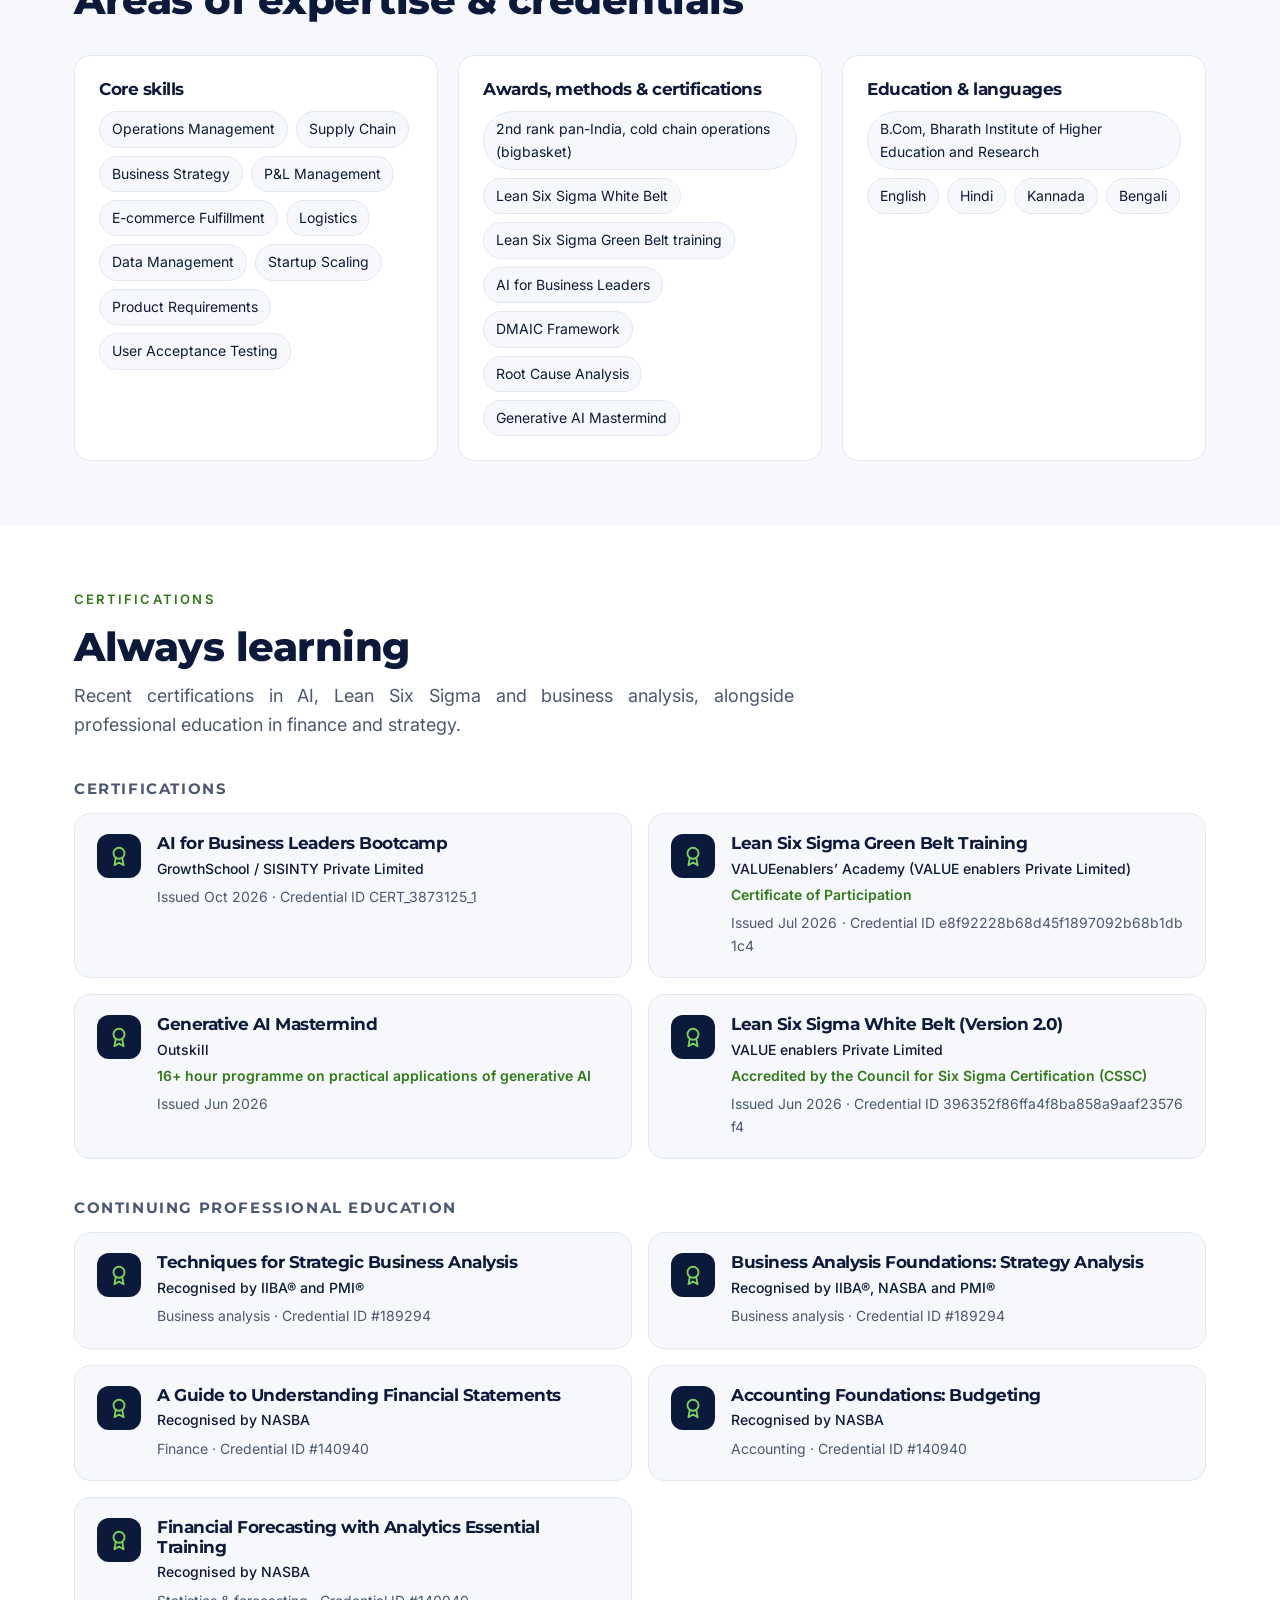
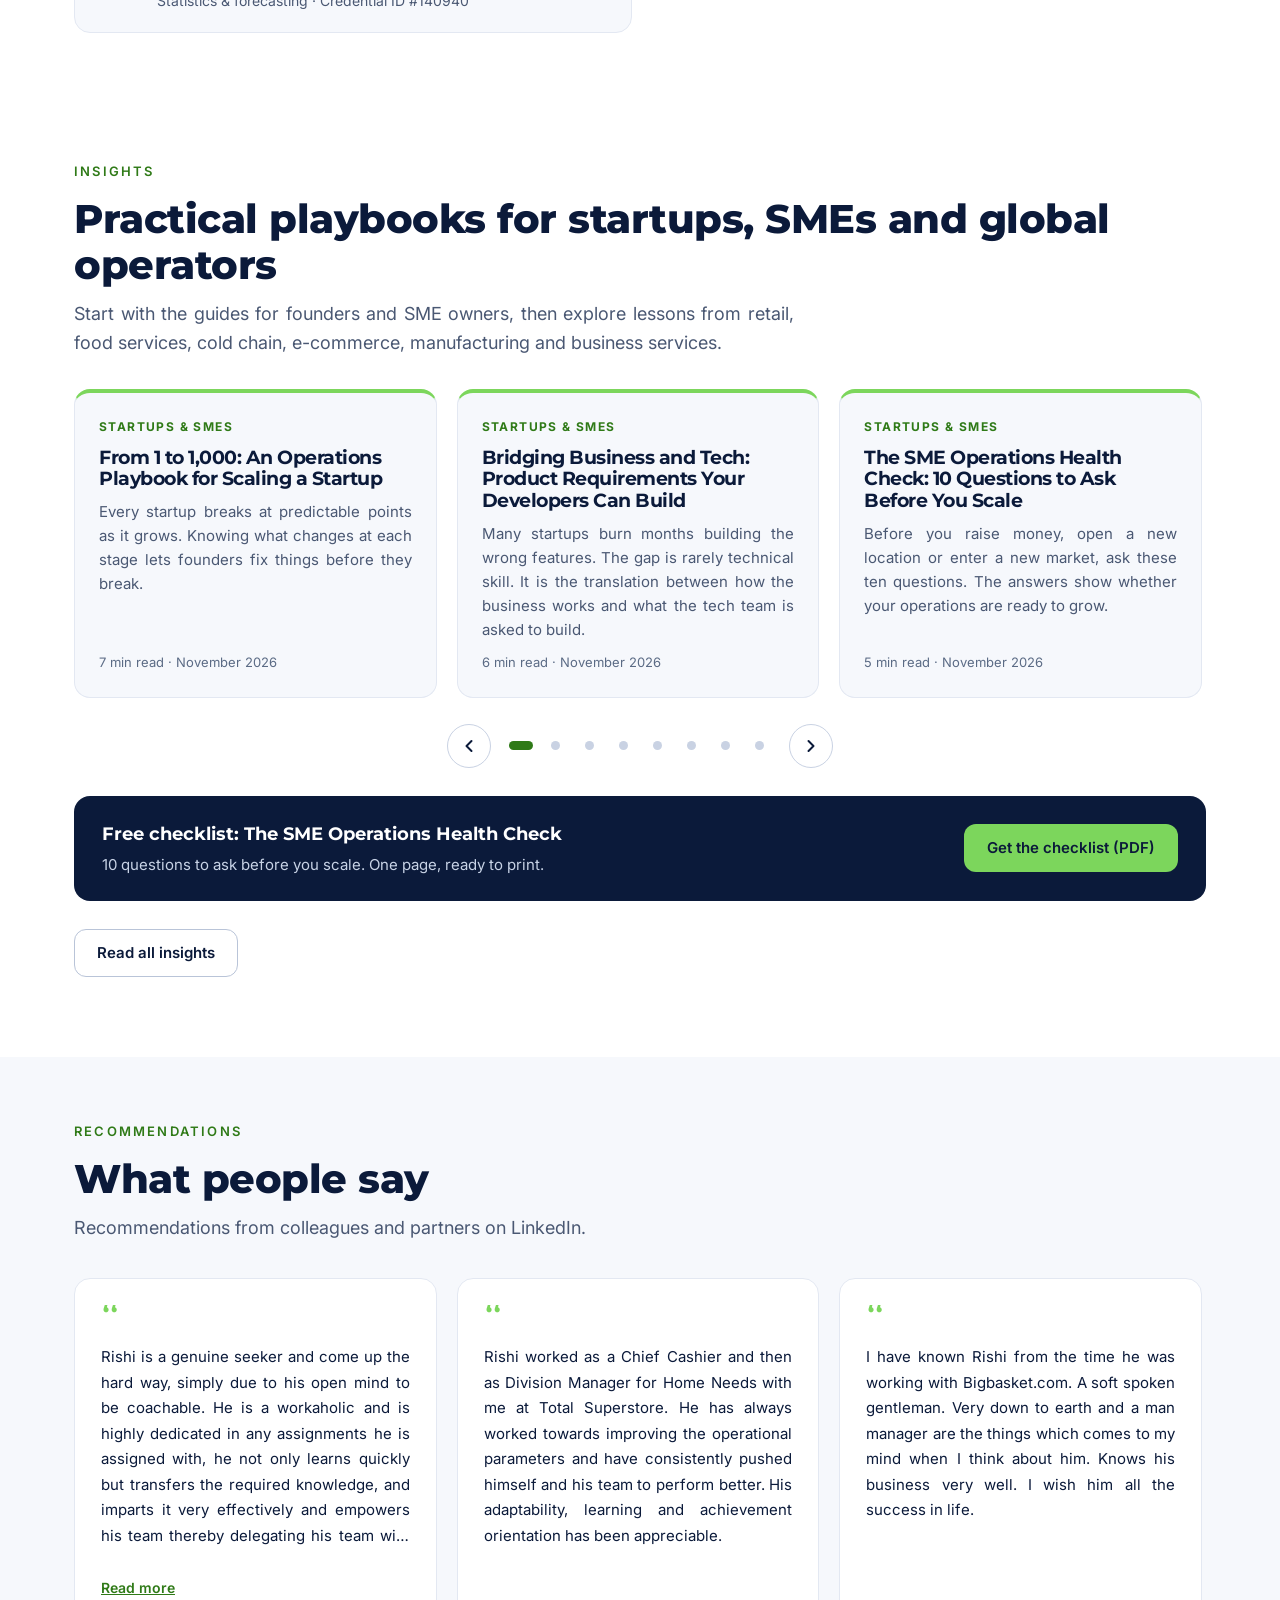
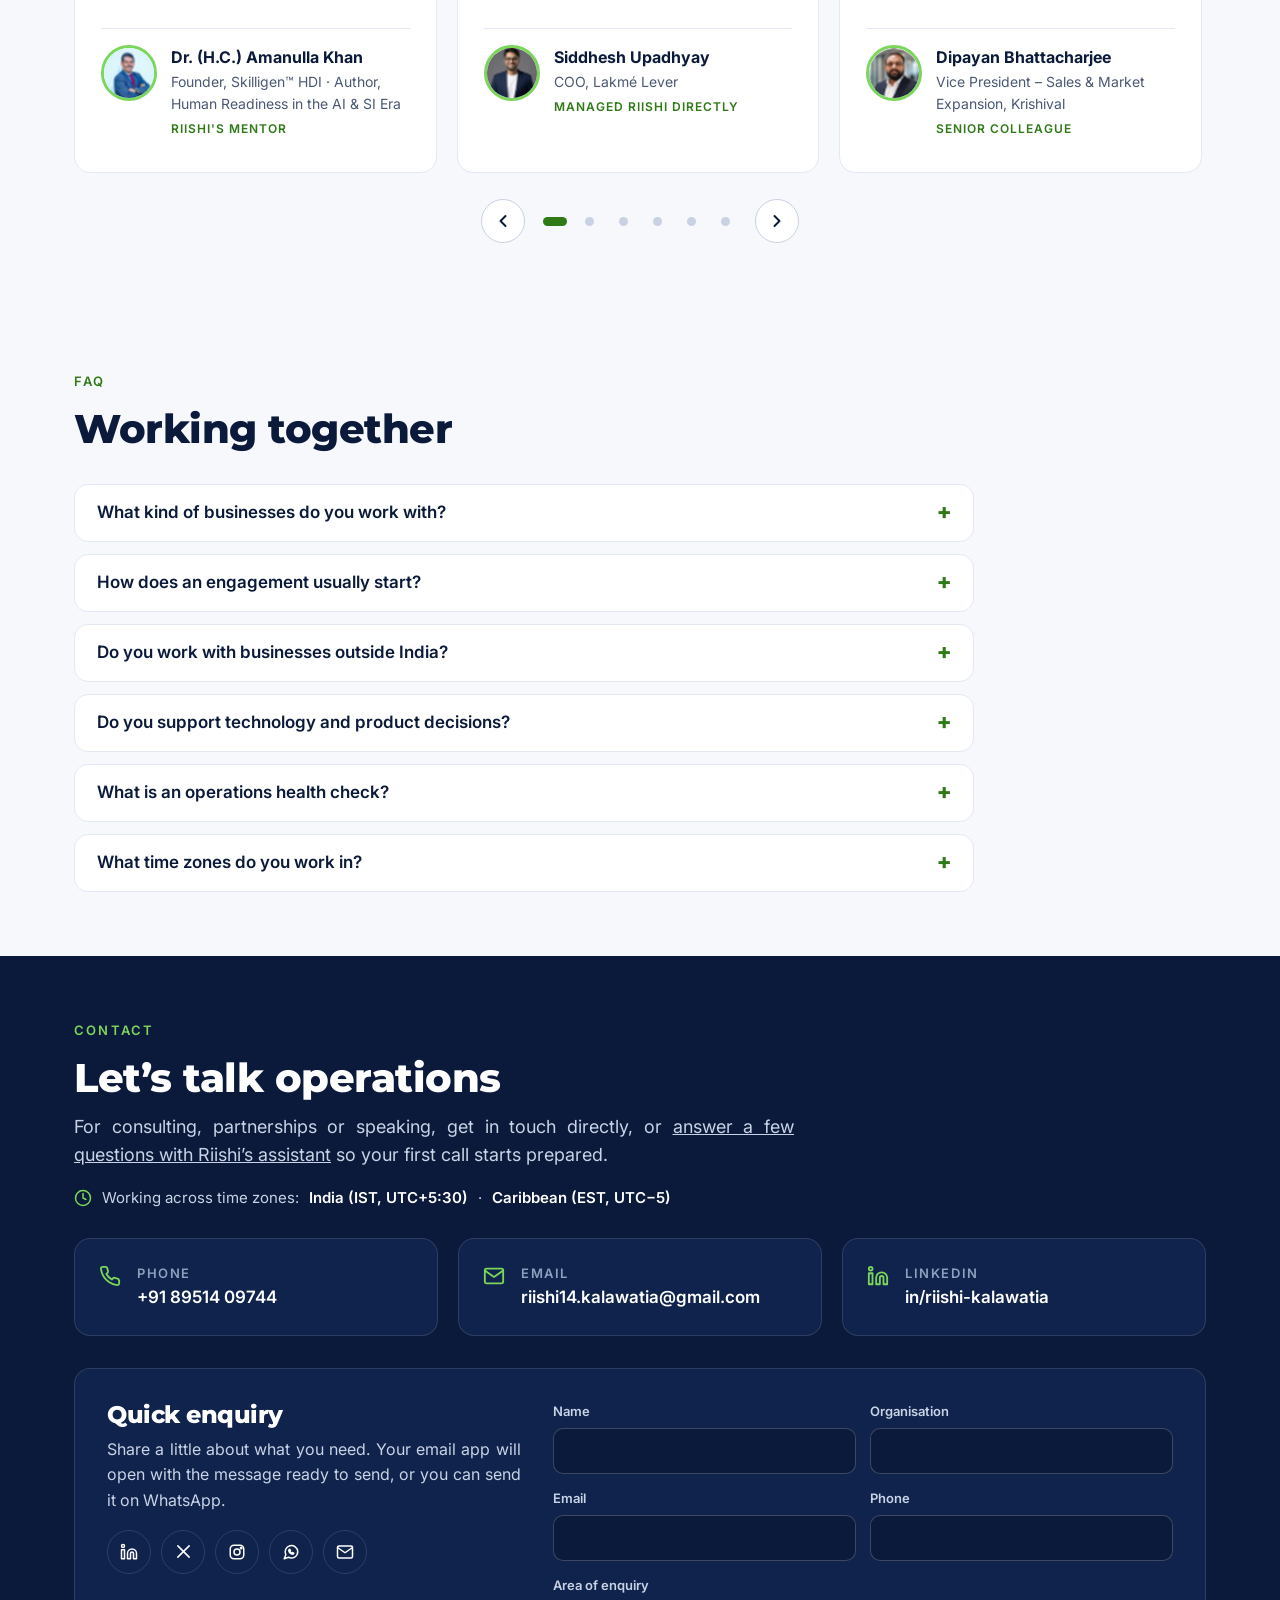
==== commit 115b0b17: "Add guided pre-call assistant and send enquiries through Formspree Co-Authored-By: Claude Opus 5.5 <" ====
--- a/index.html
+++ b/index.html
@@ -504,6 +504,41 @@
 
 /* Ticker kept inside the page frame: starts at the logo, ends at the menu */
 .ticker .tk-frame{width:calc(100% - 48px);max-width:calc(var(--max) - 48px);margin:0 auto;overflow:hidden;-webkit-mask-image:linear-gradient(90deg,transparent 0,#000 14px,#000 calc(100% - 14px),transparent 100%);mask-image:linear-gradient(90deg,transparent 0,#000 14px,#000 calc(100% - 14px),transparent 100%)}
+/* Riishi's AI assistant (guided chat) */
+.rc-launch{position:fixed;right:20px;bottom:88px;z-index:61;display:flex;align-items:center;gap:10px;background:var(--navy);color:#fff;border:2px solid #7CD65C;border-radius:999px;padding:7px 16px 7px 7px;box-shadow:0 12px 28px rgba(0,0,0,.3);cursor:pointer;font-family:Inter,sans-serif;text-align:left}
+.rc-launch .rc-lt{display:flex;flex-direction:column;line-height:1.2}.rc-launch b{font-size:14px}.rc-launch small{font-size:12px;color:#C9D3E6}
+.rc-av{width:38px;height:38px;border-radius:50%;background:#7CD65C;color:var(--navy);display:grid;place-items:center;font:800 17px Montserrat,sans-serif;flex:none}
+.rc-panel{position:fixed;right:20px;bottom:88px;z-index:62;width:380px;max-width:calc(100vw - 24px);height:600px;max-height:calc(100vh - 110px);background:#F6F8FC;border-radius:16px;box-shadow:0 24px 60px rgba(11,26,58,.35);display:none;flex-direction:column;overflow:hidden;font-family:Inter,sans-serif}
+.rc-panel.open{display:flex}
+.rc-panel.open~.rc-launch{display:none}
+.rc-head{display:flex;align-items:center;gap:10px;background:var(--navy);color:#fff;padding:12px 14px}
+.rc-head div{flex:1;display:flex;flex-direction:column}.rc-head b{font-size:15px}.rc-head small{font-size:12px;color:#C9D3E6}
+.rc-x{background:transparent;border:0;color:#fff;font-size:26px;line-height:1;cursor:pointer;width:40px;height:40px}
+.rc-log{flex:1;overflow-y:auto;padding:14px;display:flex;flex-direction:column;gap:8px}
+.rc-msg{max-width:86%;padding:10px 13px;border-radius:14px;font-size:14.5px;line-height:1.5}
+.rc-bot{background:#fff;border:1px solid #E3E8F2;color:var(--ink);align-self:flex-start;border-bottom-left-radius:4px}
+.rc-me{background:var(--navy);color:#fff;align-self:flex-end;border-bottom-right-radius:4px}
+.rc-small{font-size:13px;color:#5B6B85}
+.rc-typing{display:flex;gap:4px;padding:13px}.rc-typing span{width:7px;height:7px;border-radius:50%;background:#9AA8C0;animation:rcb 1s infinite}.rc-typing span:nth-child(2){animation-delay:.15s}.rc-typing span:nth-child(3){animation-delay:.3s}
+@keyframes rcb{0%,60%,100%{opacity:.3}30%{opacity:1}}
+.rc-card{display:flex;flex-direction:column;gap:2px}.rc-card span{font-size:11.5px;font-weight:700;letter-spacing:.8px;text-transform:uppercase;color:#2F7A17;margin-top:6px}.rc-card b{font-family:Montserrat,sans-serif;color:var(--navy)}.rc-card p{margin:0}
+.rc-prep{margin:6px 0 0;padding-left:18px}
+.rc-area{padding:12px 14px;border-top:1px solid #E3E8F2;background:#fff;display:flex;flex-direction:column;gap:8px;max-height:52%;overflow-y:auto}
+.rc-chips{display:flex;flex-wrap:wrap;gap:7px}
+.rc-chip{border:1.5px solid var(--navy);background:#fff;color:var(--navy);border-radius:999px;padding:8px 13px;font:600 13.5px Inter,sans-serif;cursor:pointer;min-height:38px}
+.rc-chip:hover,.rc-chip.on{background:var(--navy);color:#fff}
+.rc-hint{font-size:12px;color:#5B6B85}
+.rc-send{align-self:flex-start;background:#7CD65C;color:var(--navy);border:0;border-radius:10px;padding:10px 16px;font:700 14px Inter,sans-serif;cursor:pointer;text-decoration:none;min-height:42px;display:inline-flex;align-items:center}
+.rc-send:disabled{opacity:.45;cursor:not-allowed}
+.rc-ghost{border:2px solid var(--navy);color:var(--navy);border-radius:10px;padding:8px 14px;font:700 14px Inter,sans-serif;text-decoration:none}
+.rc-link{background:none;border:0;color:#2F7A17;font:600 13.5px Inter,sans-serif;text-decoration:underline;cursor:pointer;padding:4px 0;text-align:left}
+.rc-actions{display:flex;flex-wrap:wrap;gap:8px;align-items:center}
+.rc-text{display:flex;gap:8px}.rc-text input{flex:1}
+.rc-form{display:grid;gap:7px}
+.rc-text input,.rc-form input{border:1.5px solid #D5DCE8;border-radius:10px;padding:10px 12px;font:14px Inter,sans-serif;min-height:42px}
+.rc-consent{font-size:13.5px;line-height:1.5;color:var(--ink)}.rc-consent input{width:18px;height:18px;vertical-align:-3px}
+.rc-brief{white-space:pre-wrap;background:#0B1A3A;color:#E6ECF7;border-radius:12px;padding:12px;font:12.5px/1.55 ui-monospace,Menlo,Consolas,monospace;margin:0}
+@media (max-width:640px){.rc-launch .rc-lt small{display:none}.rc-panel{right:12px;bottom:12px;height:calc(100vh - 24px);max-height:none}}
 </style>
 </head>
 <body>
@@ -543,7 +578,7 @@
         <h1>Turning operations into <em>measurable growth.</em></h1>
         <p class="sub">25+ years of experience leading operations across retail, logistics, manufacturing and food services. Founder &amp; CEO of DBBS Group, Director at Aafina Technologies and Consulting Services Private Limited, and Global Head of Fulfillment at Garage. A startup builder from the first employee to 1,000, turning business needs into technology that works for real users.</p>
         <div class="btns">
-          <a class="btn primary" href="#enquiry">+ Start a Conversation</a>
+          <a class="btn primary" href="#enquiry" data-open-chat>+ Start a Conversation</a>
           <a class="btn wa" href="https://wa.me/918951409744" target="_blank" rel="noopener"><svg width="18" height="18" viewBox="0 0 24 24" fill="none" stroke="currentColor" stroke-width="2" stroke-linecap="round" stroke-linejoin="round" aria-hidden="true"><path d="M21 11.5a8.4 8.4 0 0 1-12.4 7.4L3 21l2.1-5.4A8.4 8.4 0 1 1 21 11.5z"/><path d="M9 9.5c0 3 2.5 5.5 5.5 5.5l1.2-1.4l-2-1l-.9.9a4 4 0 0 1-2.3-2.3l.9-.9l-1-2L9 9.5z"/></svg> WhatsApp</a>
           <a class="btn ghost" href="https://www.linkedin.com/in/riishi-kalawatia/" target="_blank" rel="noopener">
             <svg width="18" height="18" viewBox="0 0 24 24" fill="none" stroke="currentColor" stroke-width="2" stroke-linecap="round" stroke-linejoin="round" aria-hidden="true"><path d="M16 8a6 6 0 0 1 6 6v7h-4v-7a2 2 0 0 0-4 0v7h-4v-7a6 6 0 0 1 6-6z"/><rect x="2" y="9" width="4" height="12"/><circle cx="4" cy="4" r="2"/></svg>
@@ -949,7 +984,7 @@
     <div class="wrap">
       <p class="eyebrow">Contact</p>
       <h2>Let&rsquo;s talk operations</h2>
-      <p class="lead">For consulting, partnerships or speaking, get in touch directly.</p>
+      <p class="lead">For consulting, partnerships or speaking, get in touch directly, or <a href="#enquiry" data-open-chat>answer a few questions with Riishi&rsquo;s assistant</a> so your first call starts prepared.</p>
       <p class="tz"><svg width="18" height="18" viewBox="0 0 24 24" fill="none" stroke="currentColor" stroke-width="2" stroke-linecap="round" stroke-linejoin="round" aria-hidden="true"><circle cx="12" cy="12" r="10"/><path d="M12 6v6l4 2"/></svg>Working across time zones: <b>India (IST, UTC+5:30)</b> &middot; <b>Caribbean (EST, UTC&minus;5)</b></p>
       <div class="c-grid">
         <a class="c-card" href="tel:+918951409744">
@@ -986,7 +1021,8 @@
             <select id="f-topic" name="topic"><option>Startup / SME scaling &amp; health check</option><option>Post-AI business model consulting (Aafina)</option><option>Operations consulting</option><option>E-commerce &amp; fulfillment</option><option>Cash flow business model review</option><option>DBBS / Databrilliance services</option><option>FutureYou &amp; Skilligen HDI</option><option>Speaking or partnership</option><option>Other</option></select></div>
           <div class="full"><label for="f-msg">Message</label><textarea id="f-msg" name="message"></textarea></div>
           <div class="full actions">
-            <button class="btn primary" type="submit">Send by email</button>
+            <input type="text" name="_gotcha" id="f-hp" tabindex="-1" autocomplete="off" aria-hidden="true" style="position:absolute;left:-9999px;width:1px;height:1px;opacity:0">
+            <button class="btn primary" type="submit">Send message</button>
             <button class="btn wa" type="button" id="f-wa"><svg width="18" height="18" viewBox="0 0 24 24" fill="none" stroke="currentColor" stroke-width="2" stroke-linecap="round" stroke-linejoin="round" aria-hidden="true"><path d="M21 11.5a8.4 8.4 0 0 1-12.4 7.4L3 21l2.1-5.4A8.4 8.4 0 1 1 21 11.5z"/><path d="M9 9.5c0 3 2.5 5.5 5.5 5.5l1.2-1.4l-2-1l-.9.9a4 4 0 0 1-2.3-2.3l.9-.9l-1-2L9 9.5z"/></svg> Send on WhatsApp</button>
             <p class="note" id="f-note" role="status"></p>
           </div>
@@ -1145,9 +1181,17 @@
   }
   f.addEventListener('submit',function(e){
     e.preventDefault(); if(!ok()) return;
-    var sub='Enquiry: '+document.getElementById('f-topic').value;
-    location.href='mailto:riishi14.kalawatia@gmail.com?subject='+encodeURIComponent(sub)+'&body='+encodeURIComponent(text());
-    note.textContent='Your email app should open with the message. If it does not, email riishi14.kalawatia@gmail.com.';
+    var hp=document.getElementById('f-hp'); if(hp&&hp.value) return;
+    var btn=f.querySelector('button[type=submit]'); btn.disabled=true; btn.textContent='Sending\u2026';
+    var d=new FormData(f);
+    d.append('_subject','Website enquiry: '+document.getElementById('f-topic').value+' \u2013 '+document.getElementById('f-name').value.trim());
+    fetch('https://formspree.io/f/mgakbyyb',{method:'POST',body:d,headers:{'Accept':'application/json'}}).then(function(r){
+      if(!r.ok) throw new Error('send');
+      f.reset(); btn.textContent='Sent'; note.textContent='Thank you. Your message has reached Riishi, who will reply within one working day.';
+    }).catch(function(){
+      btn.disabled=false; btn.textContent='Send message';
+      note.innerHTML='Sorry, the message could not be sent. Please email <a href="mailto:riishi14.kalawatia@gmail.com">riishi14.kalawatia@gmail.com</a> or use WhatsApp.';
+    });
   });
   document.getElementById('f-wa').addEventListener('click',function(){
     if(!ok()) return;
@@ -1169,5 +1213,6 @@
 </script>
 <script>document.querySelectorAll('.cf-toggle button').forEach(function(b){b.addEventListener('click',function(){var t=b.parentNode;t.querySelectorAll('button').forEach(function(x){x.classList.remove('on');x.setAttribute('aria-selected','false')});b.classList.add('on');b.setAttribute('aria-selected','true');document.querySelector('.cf-board').setAttribute('data-era',b.dataset.era)})});</script>
 <script>document.querySelectorAll('a[data-topic]').forEach(function(a){a.addEventListener('click',function(){var s=document.getElementById('f-topic');if(!s)return;for(var i=0;i<s.options.length;i++){if(s.options[i].text===a.getAttribute('data-topic')){s.selectedIndex=i;break;}}});});</script>
+<script src="assets/riishi-chat.js" defer></script>
 </body>
 </html>
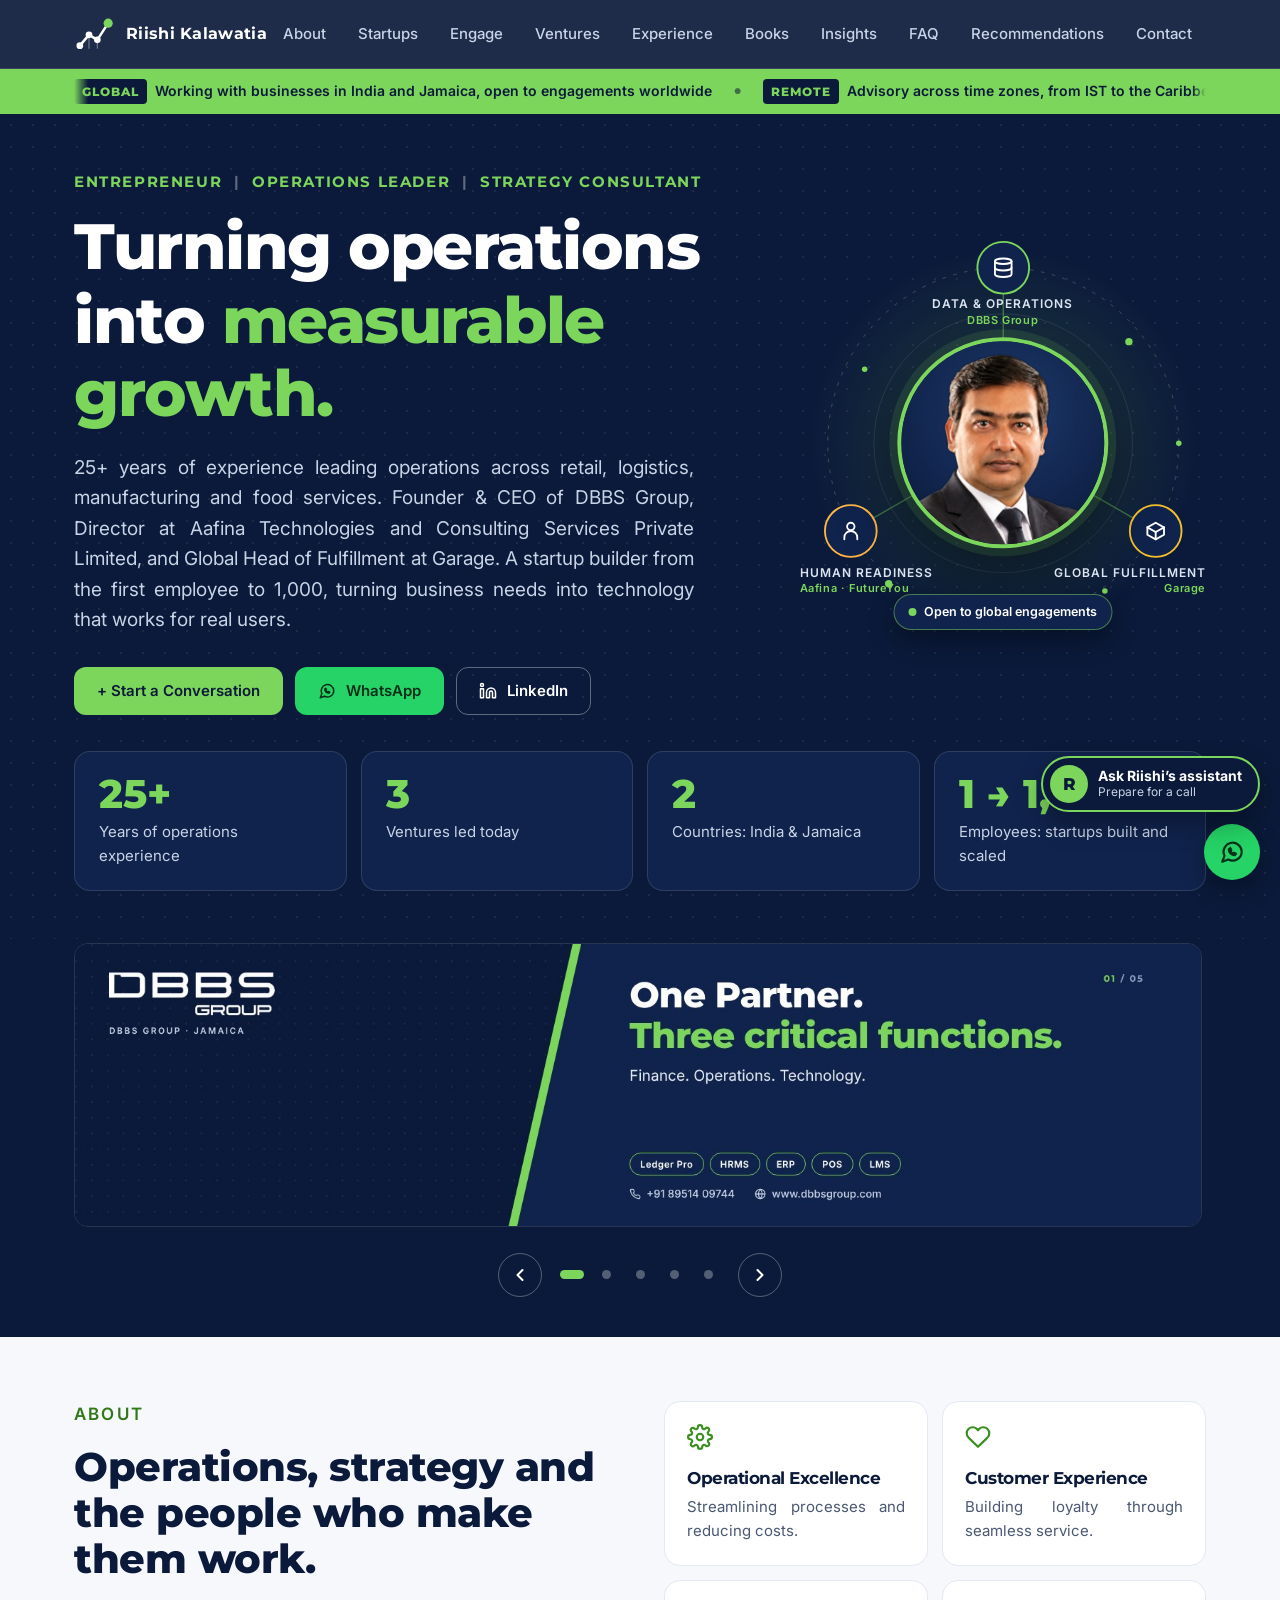
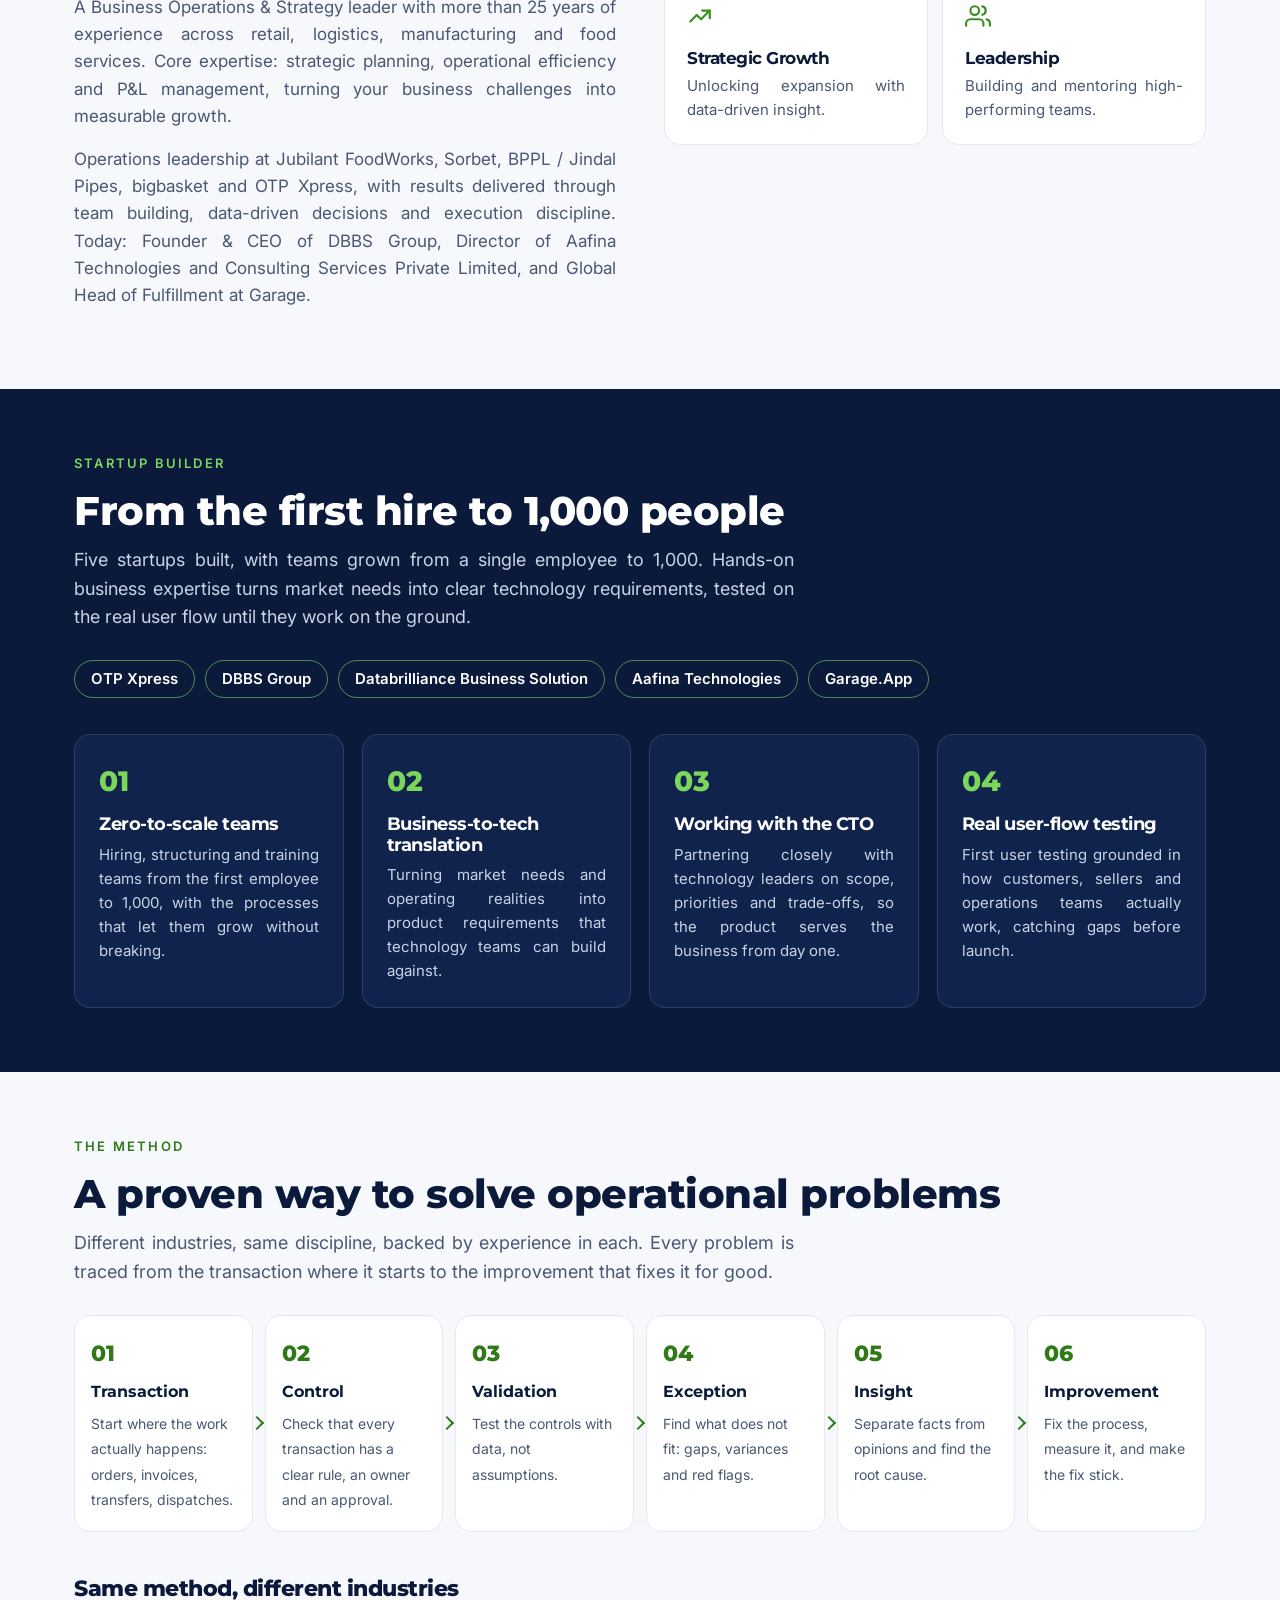
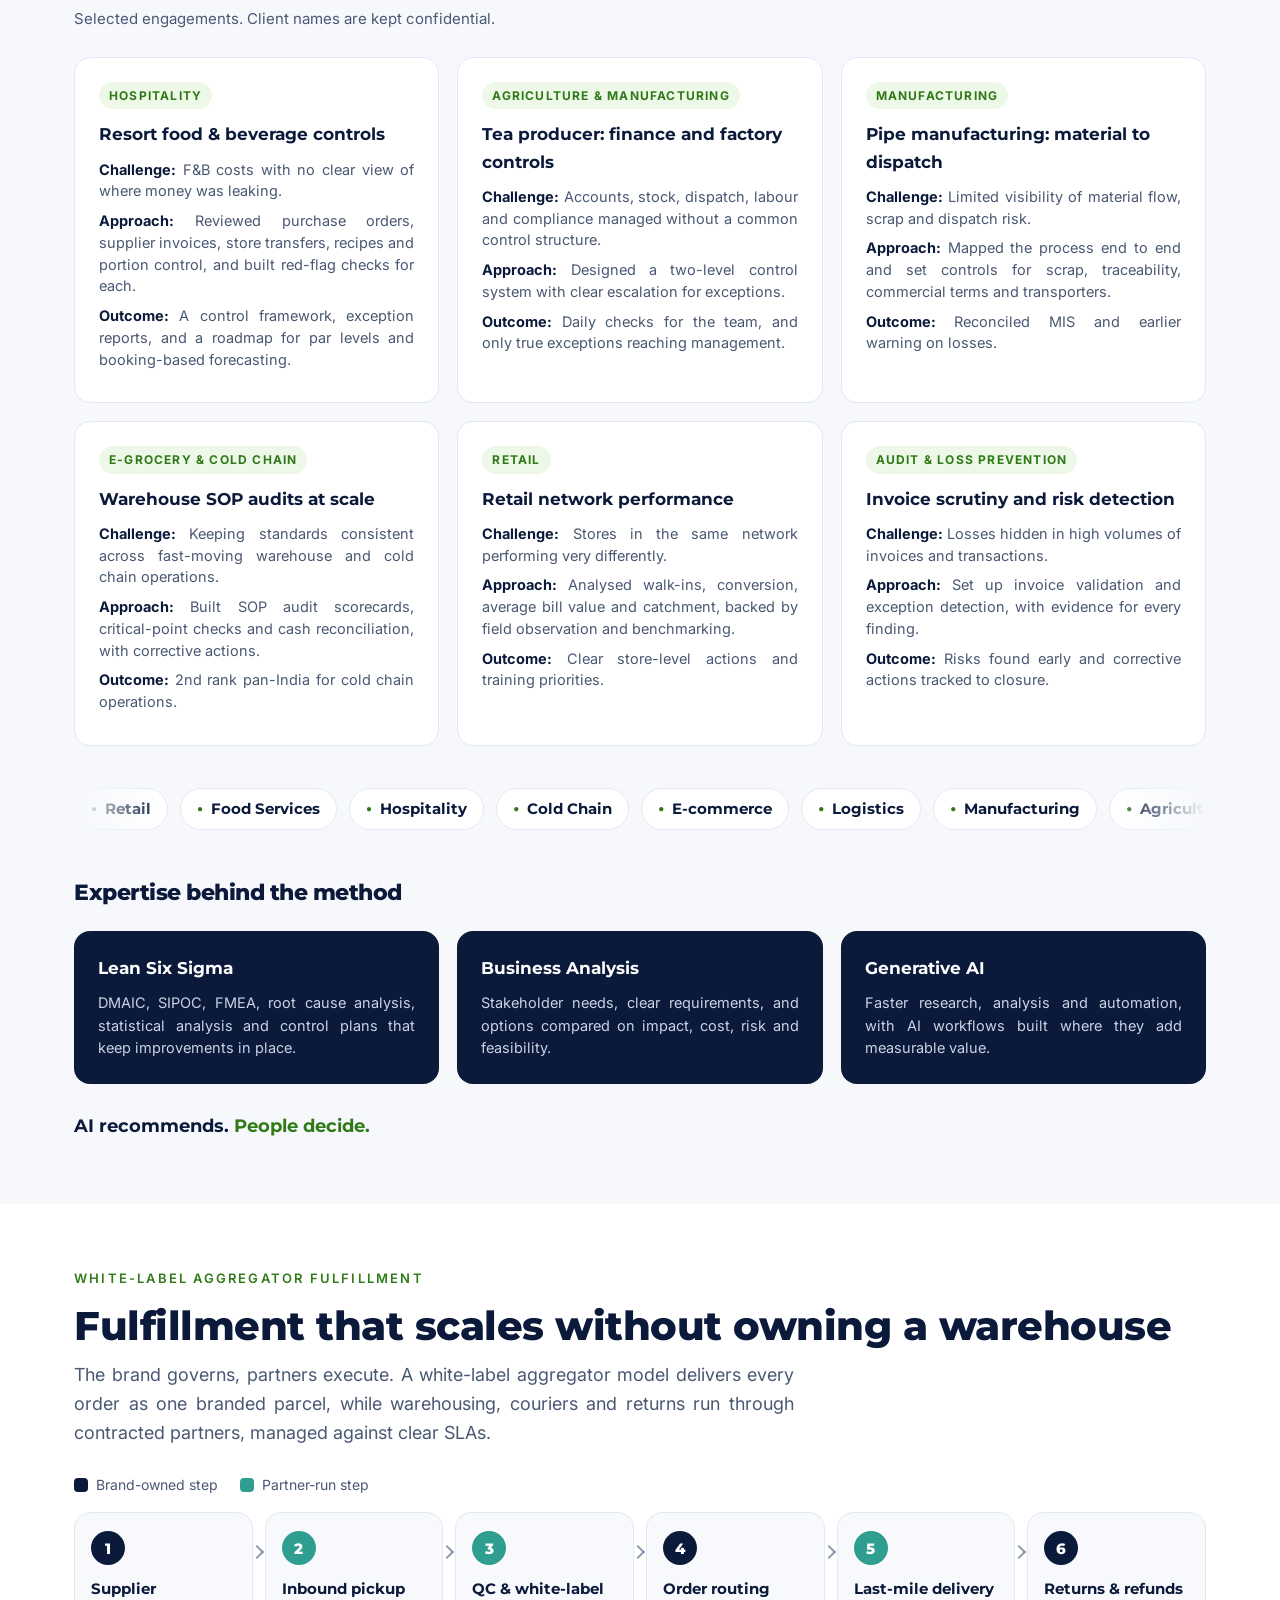
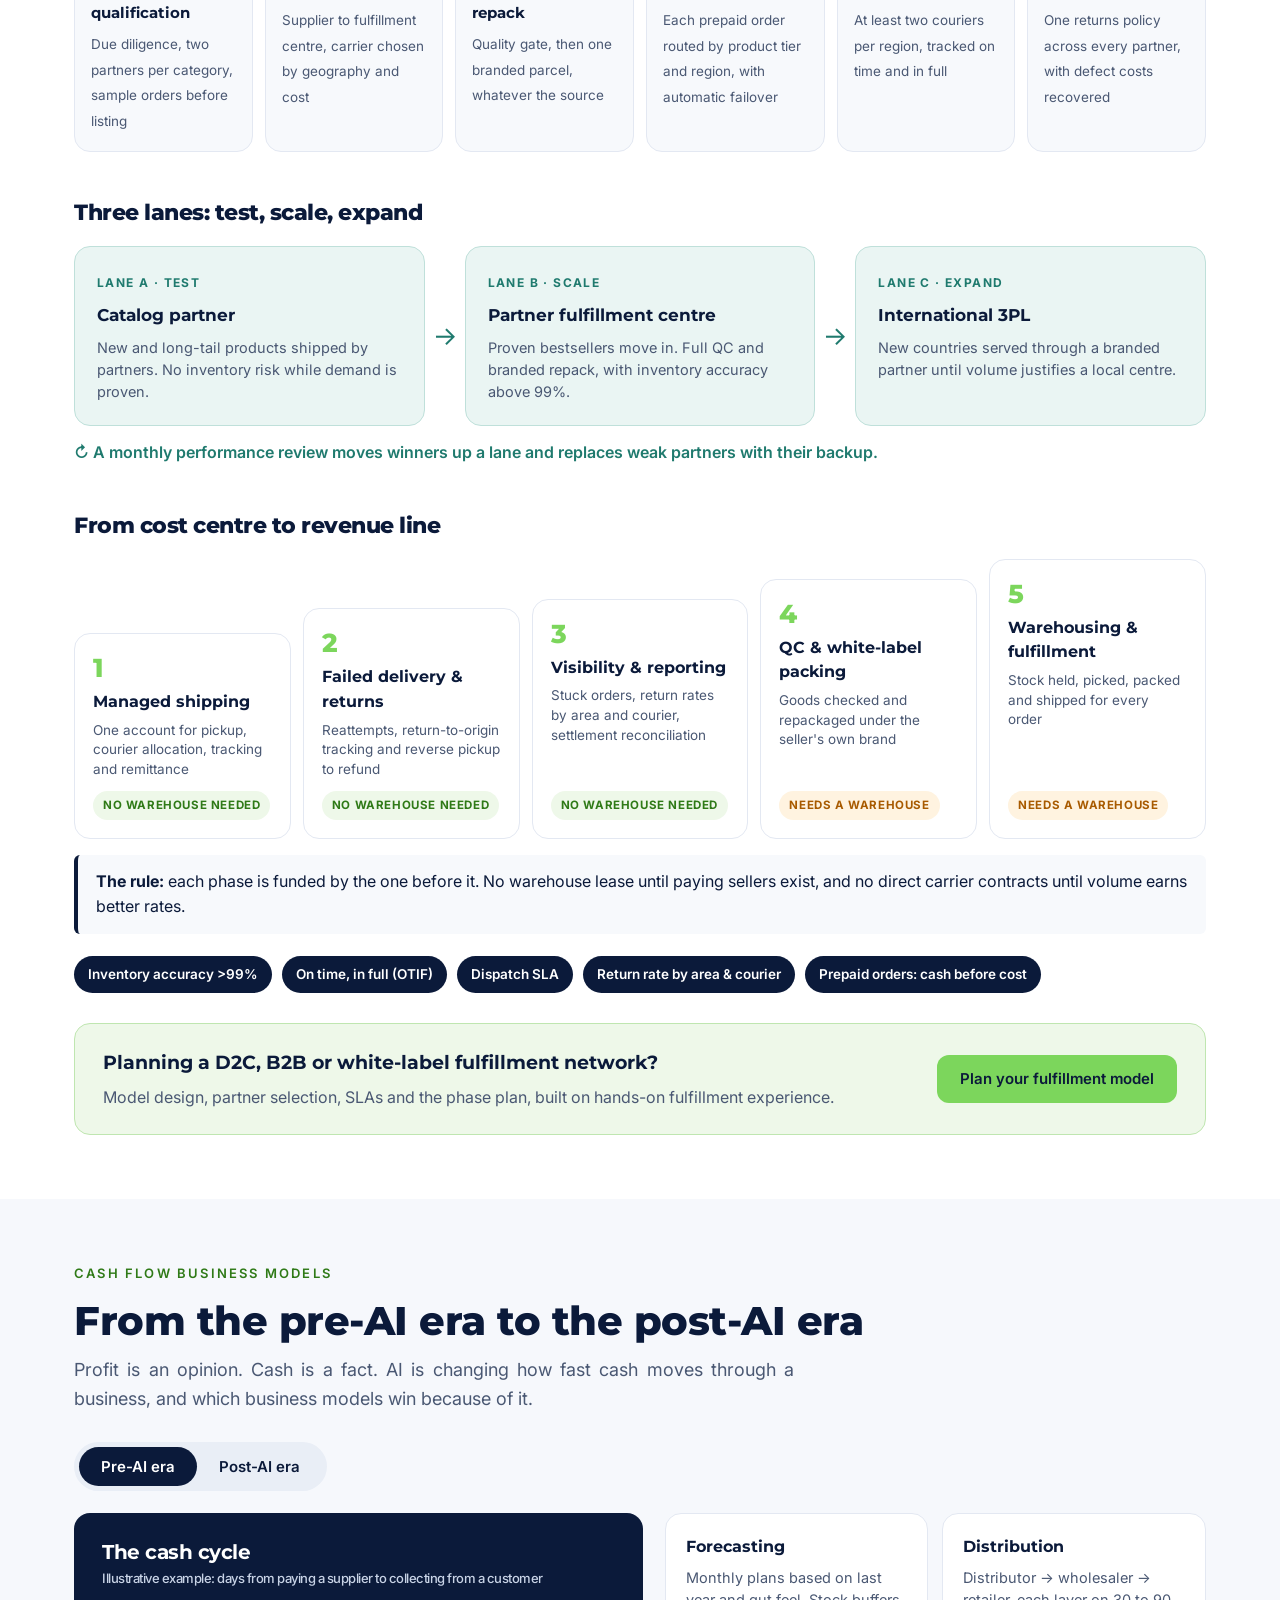
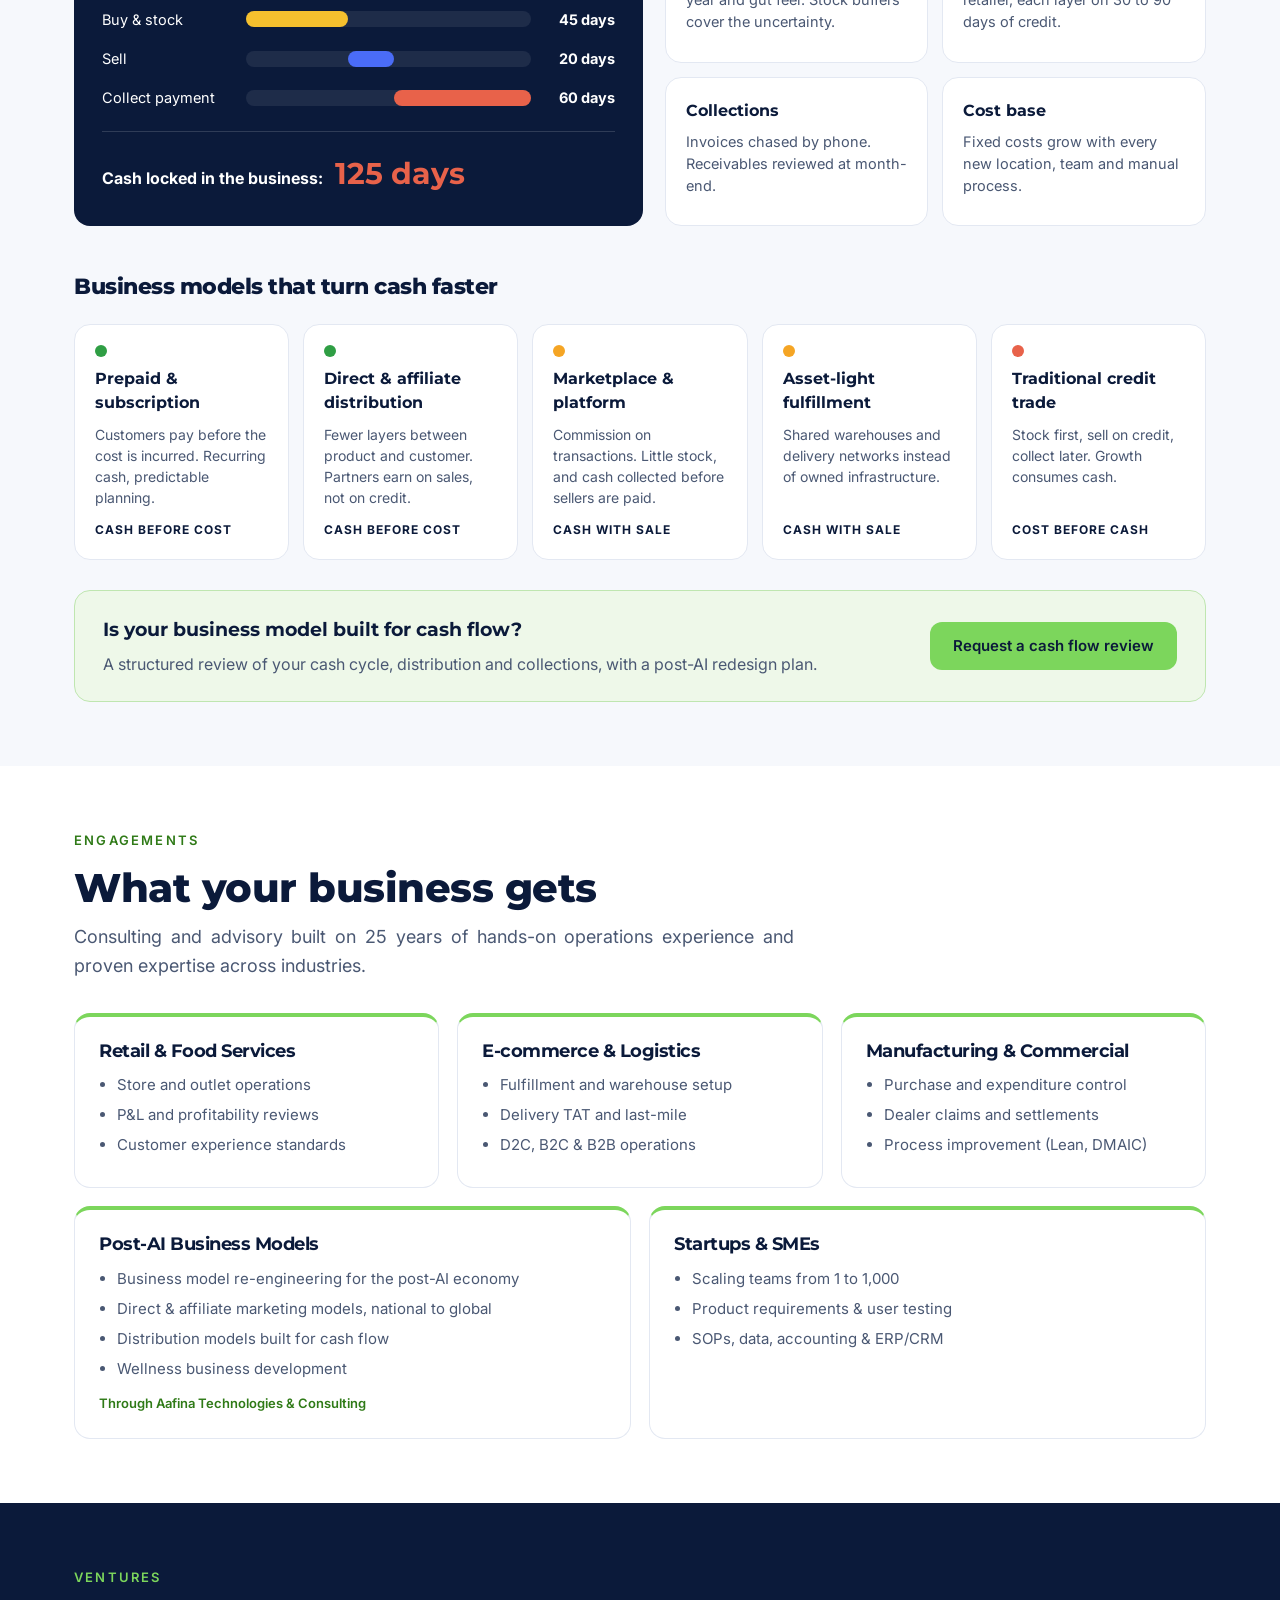
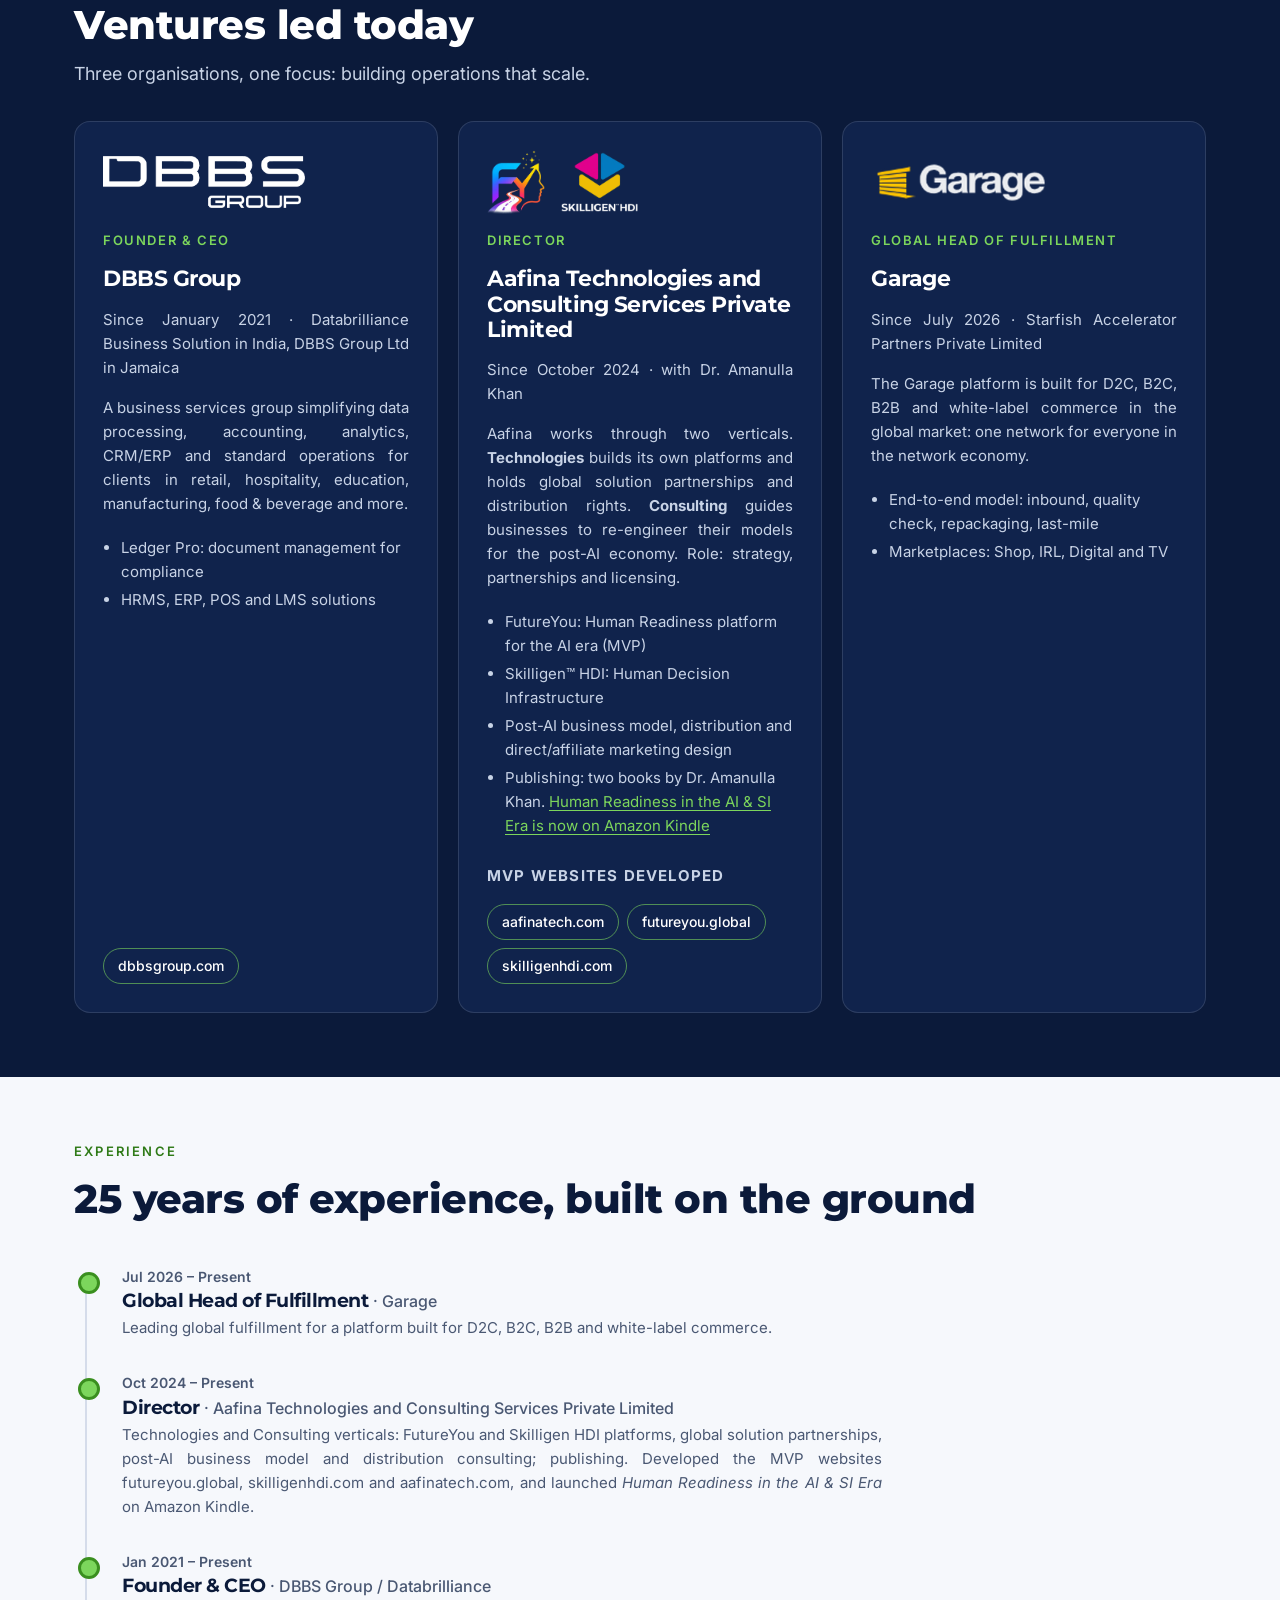
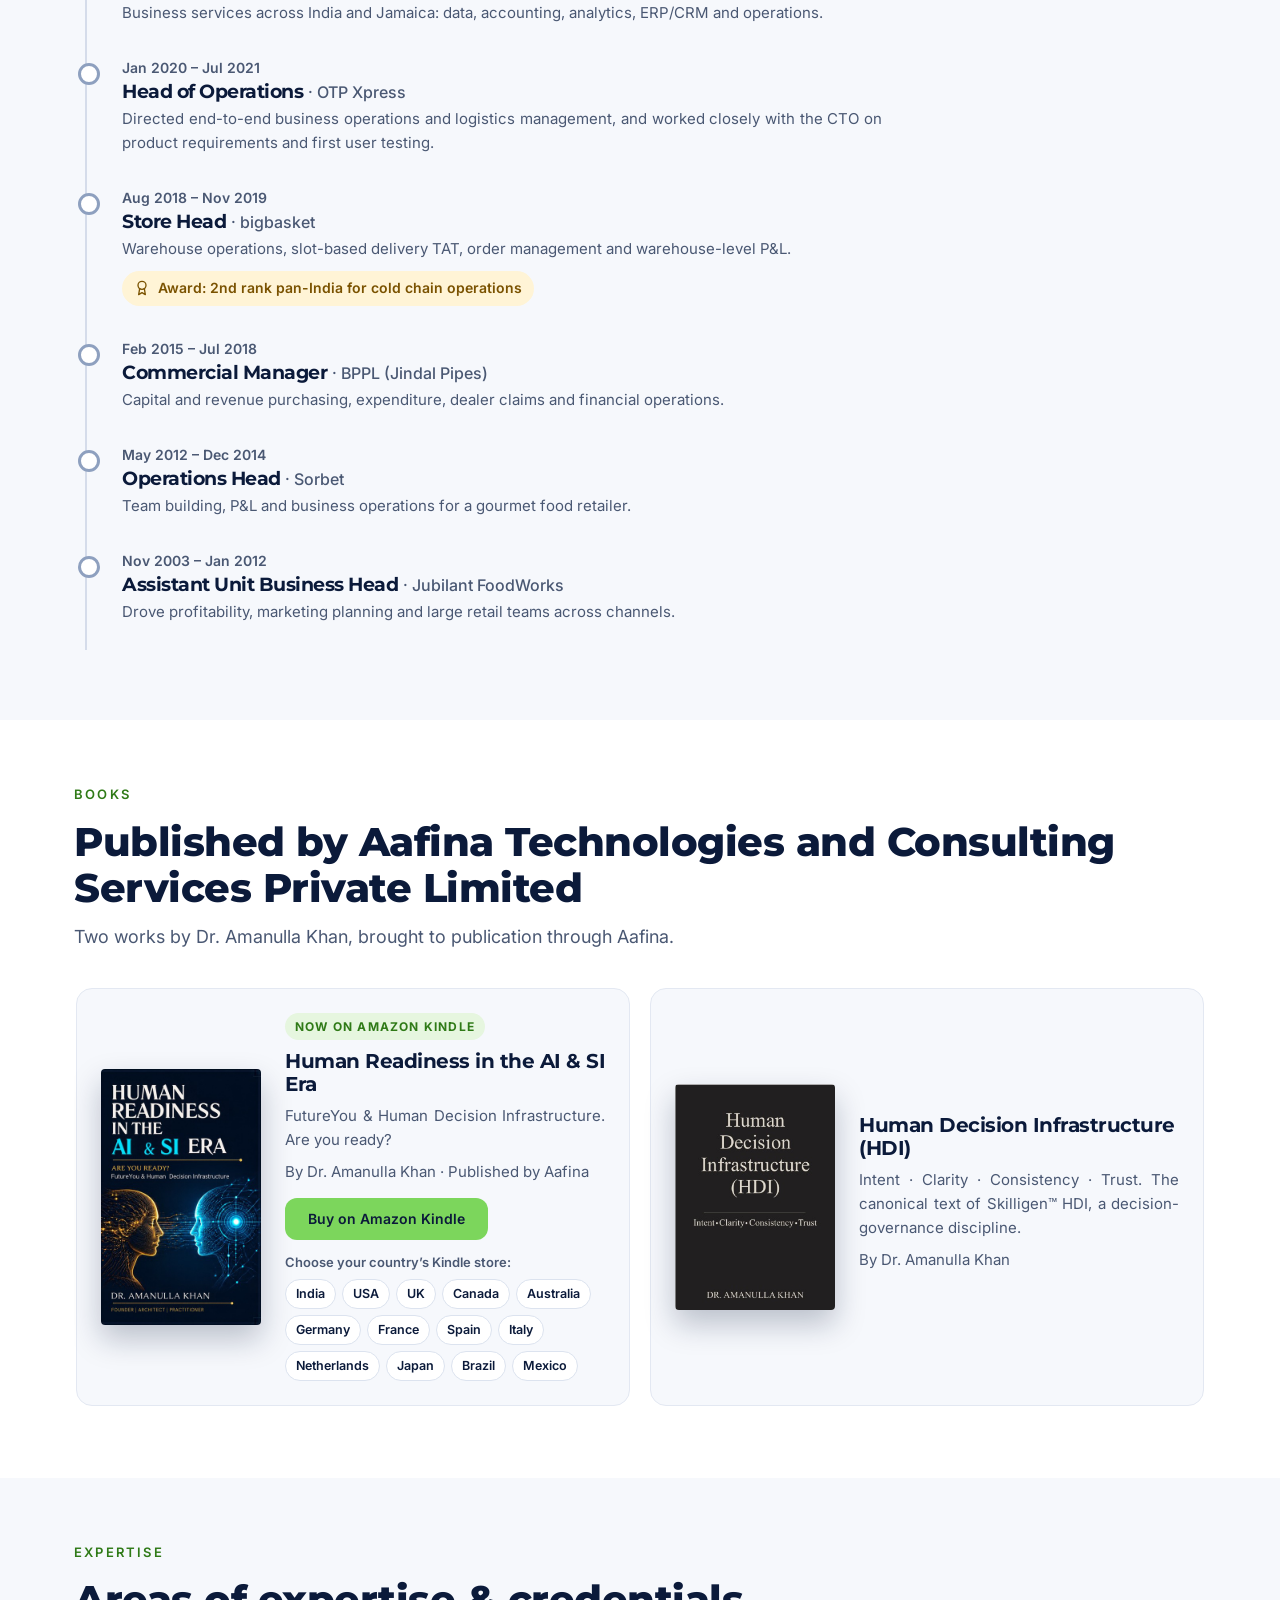
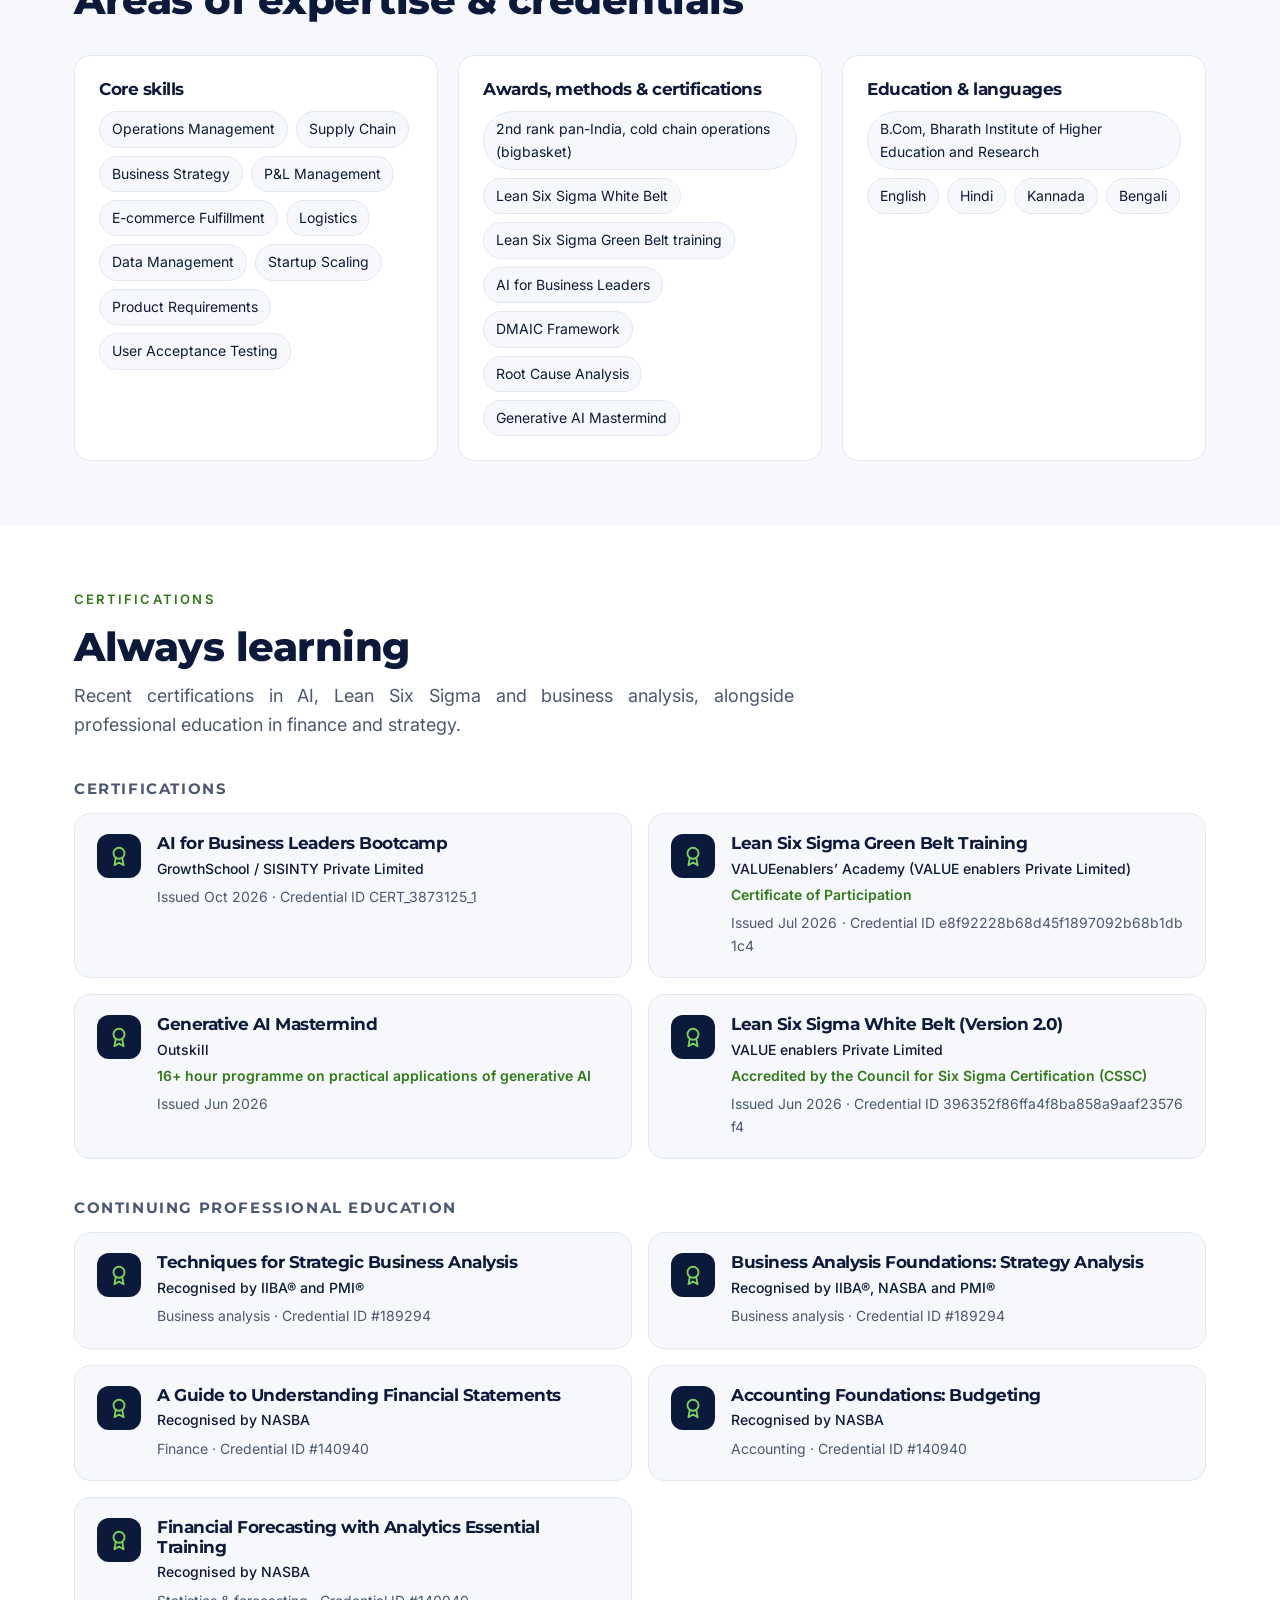
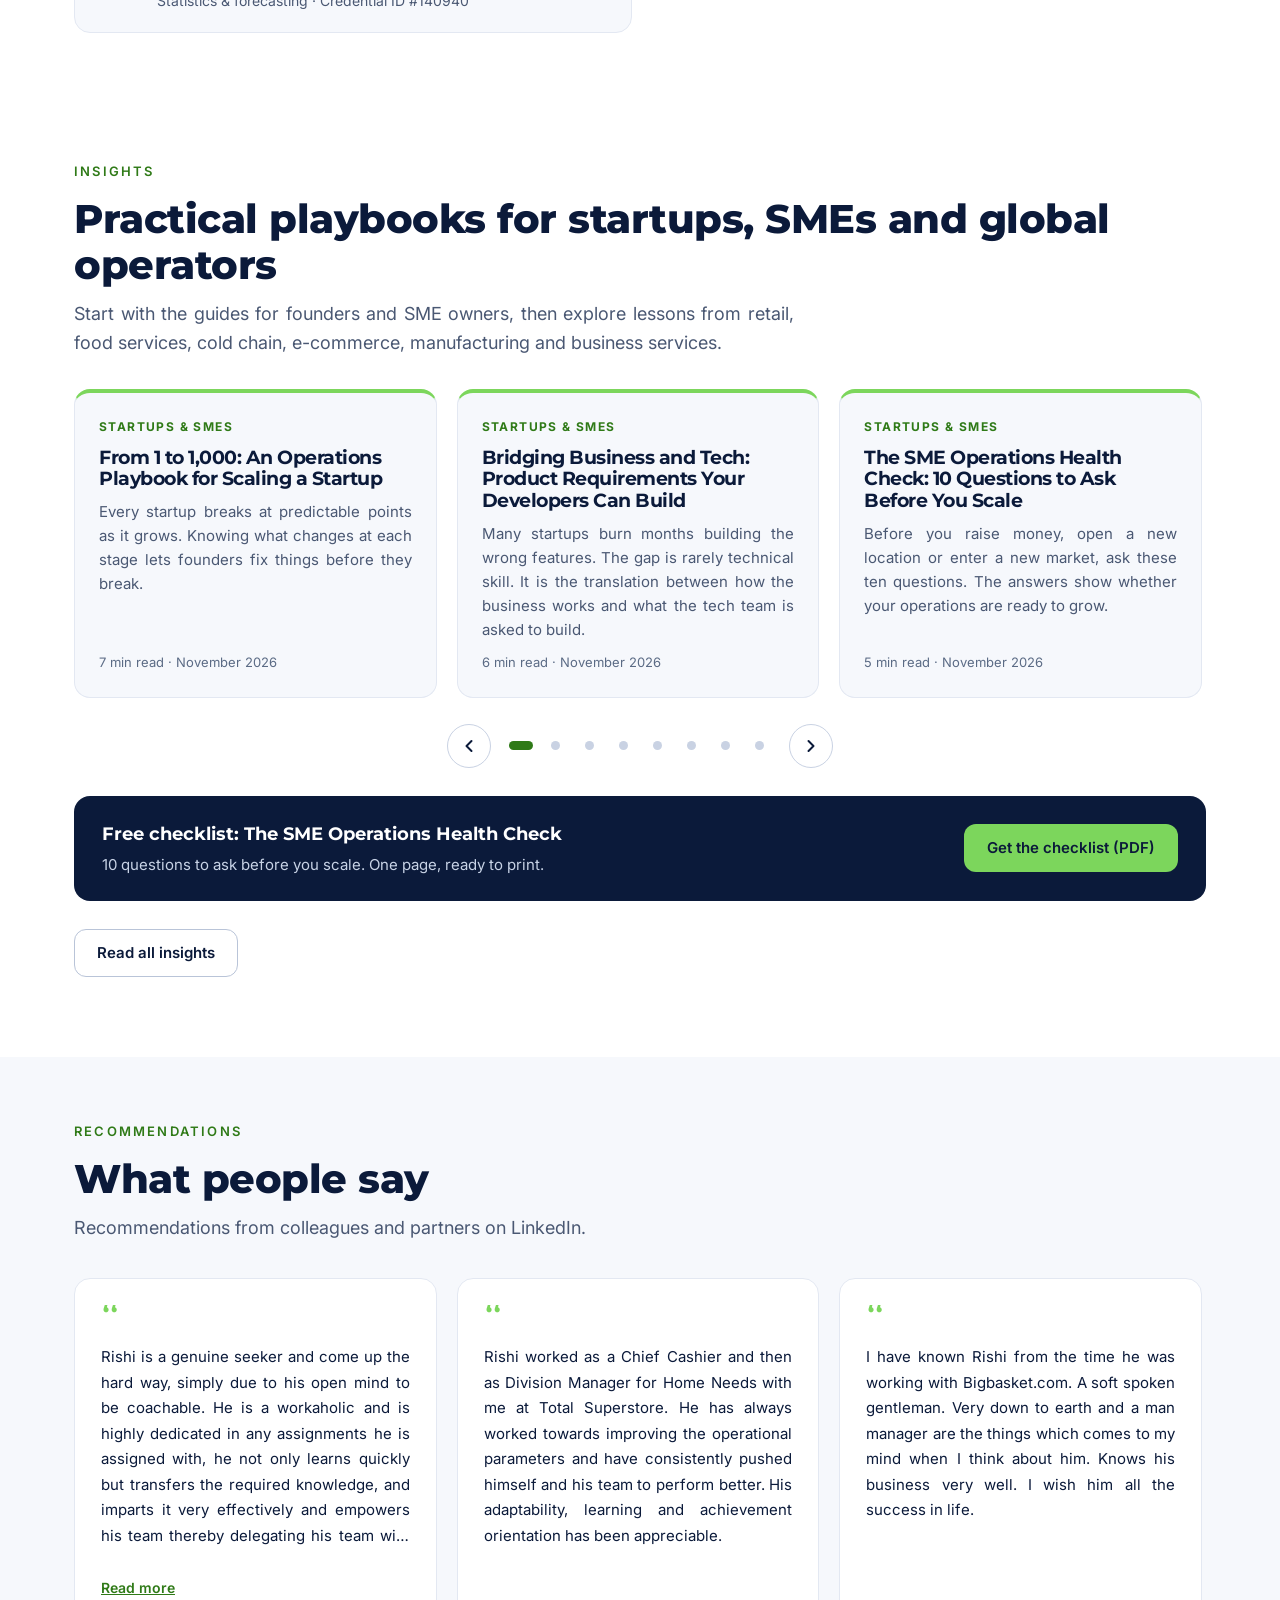
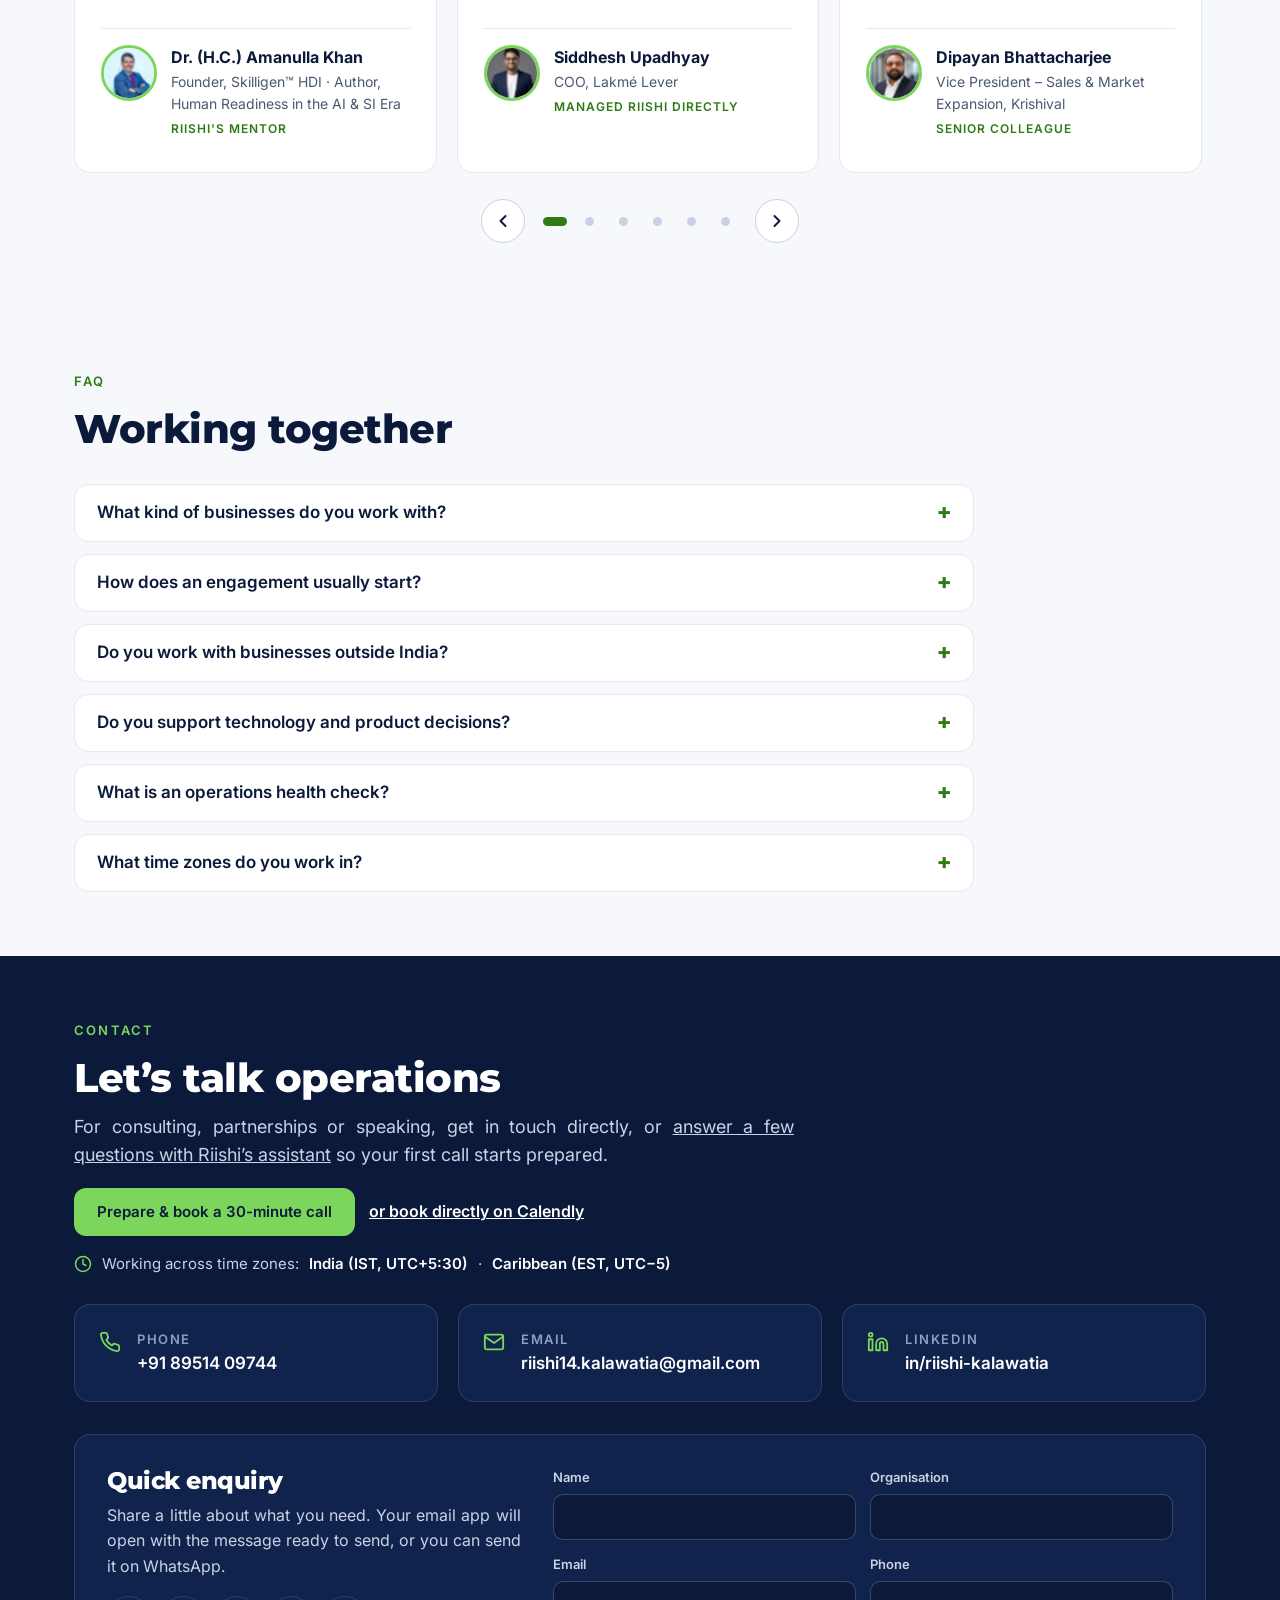
==== commit cffc4266: "Connect Calendly booking to the assistant and contact section Co-Authored-By: Claude Opus 5.5 <norep" ====
--- a/index.html
+++ b/index.html
@@ -539,6 +539,7 @@
 .rc-consent{font-size:13.5px;line-height:1.5;color:var(--ink)}.rc-consent input{width:18px;height:18px;vertical-align:-3px}
 .rc-brief{white-space:pre-wrap;background:#0B1A3A;color:#E6ECF7;border-radius:12px;padding:12px;font:12.5px/1.55 ui-monospace,Menlo,Consolas,monospace;margin:0}
 @media (max-width:640px){.rc-launch .rc-lt small{display:none}.rc-panel{right:12px;bottom:12px;height:calc(100vh - 24px);max-height:none}}
+.book-line{display:flex;flex-wrap:wrap;align-items:center;gap:14px;margin:18px 0 0}.book-direct{font-weight:600}
 </style>
 </head>
 <body>
@@ -985,6 +986,7 @@
       <p class="eyebrow">Contact</p>
       <h2>Let&rsquo;s talk operations</h2>
       <p class="lead">For consulting, partnerships or speaking, get in touch directly, or <a href="#enquiry" data-open-chat>answer a few questions with Riishi&rsquo;s assistant</a> so your first call starts prepared.</p>
+        <p class="book-line"><a class="btn primary" href="#enquiry" data-open-chat>Prepare &amp; book a 30-minute call</a> <a class="book-direct" href="https://calendly.com/riishi14-kalawatia/30min" target="_blank" rel="noopener">or book directly on Calendly</a></p>
       <p class="tz"><svg width="18" height="18" viewBox="0 0 24 24" fill="none" stroke="currentColor" stroke-width="2" stroke-linecap="round" stroke-linejoin="round" aria-hidden="true"><circle cx="12" cy="12" r="10"/><path d="M12 6v6l4 2"/></svg>Working across time zones: <b>India (IST, UTC+5:30)</b> &middot; <b>Caribbean (EST, UTC&minus;5)</b></p>
       <div class="c-grid">
         <a class="c-card" href="tel:+918951409744">
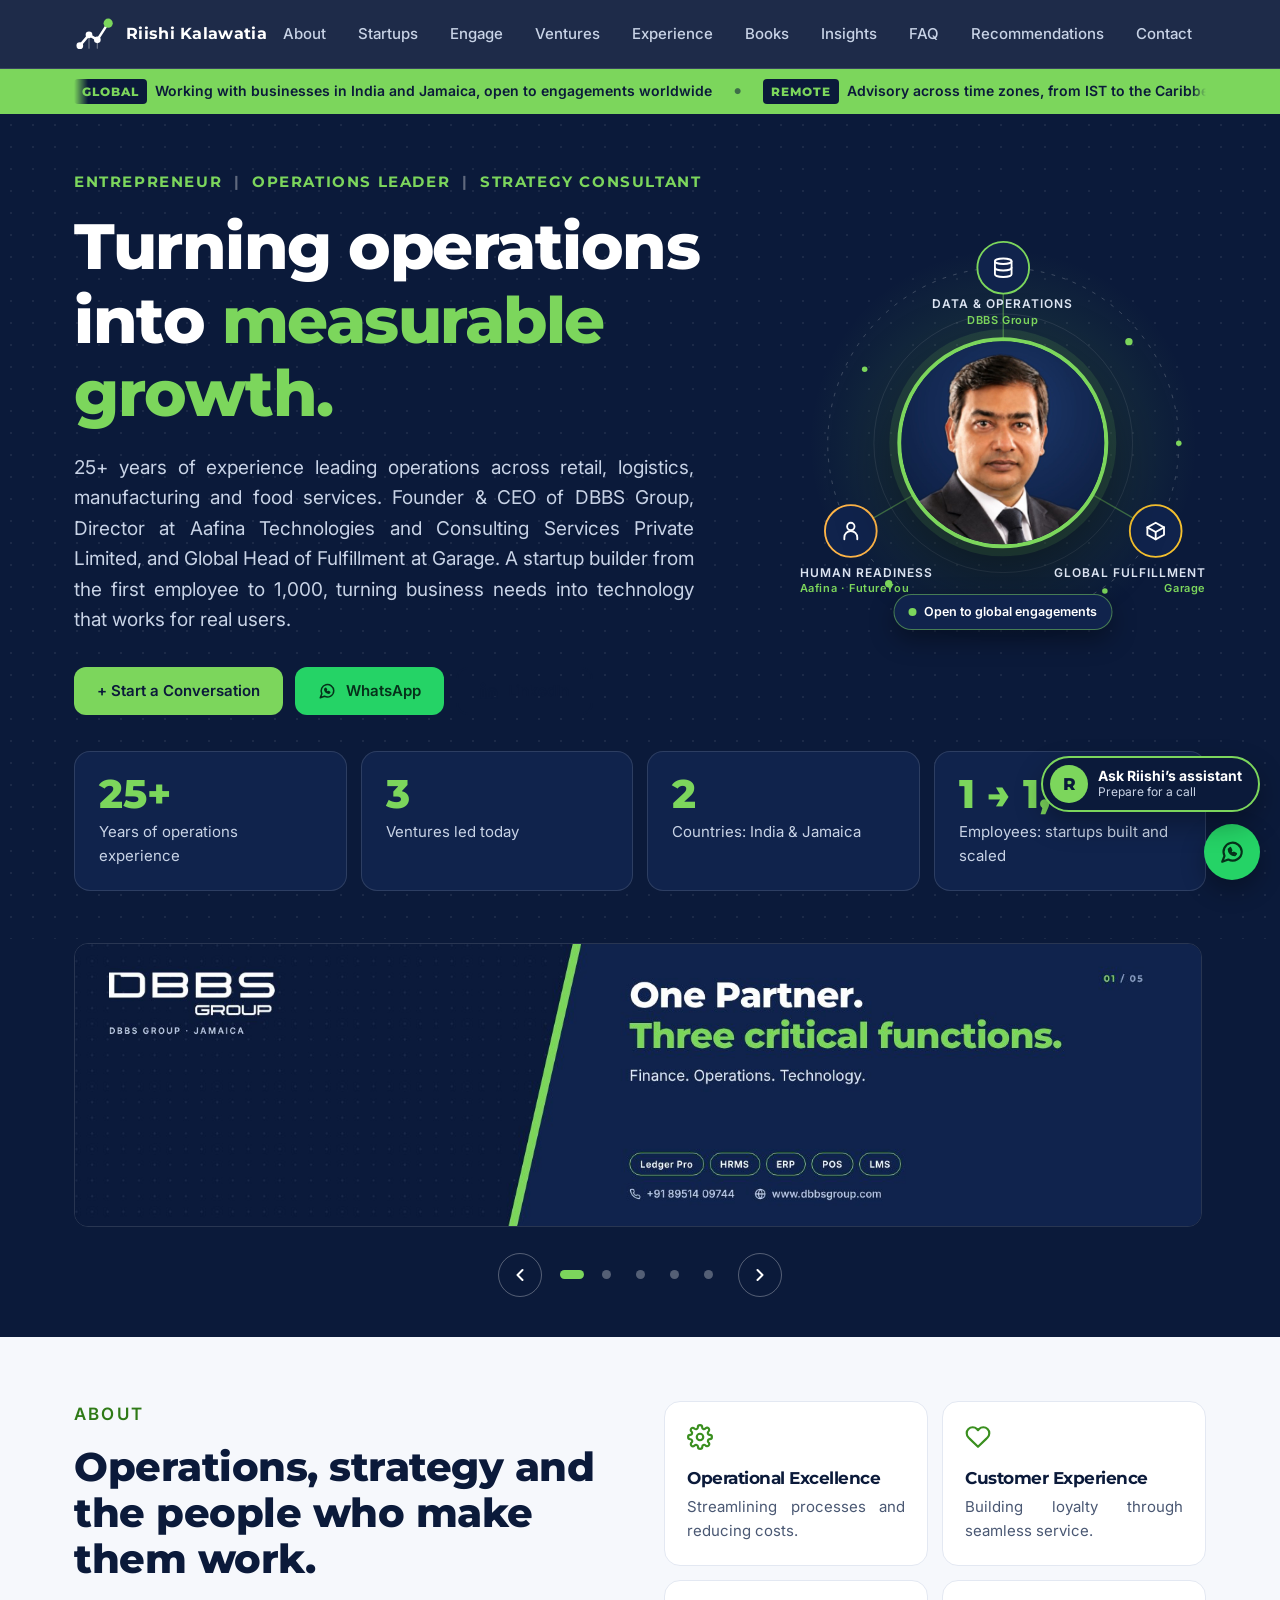
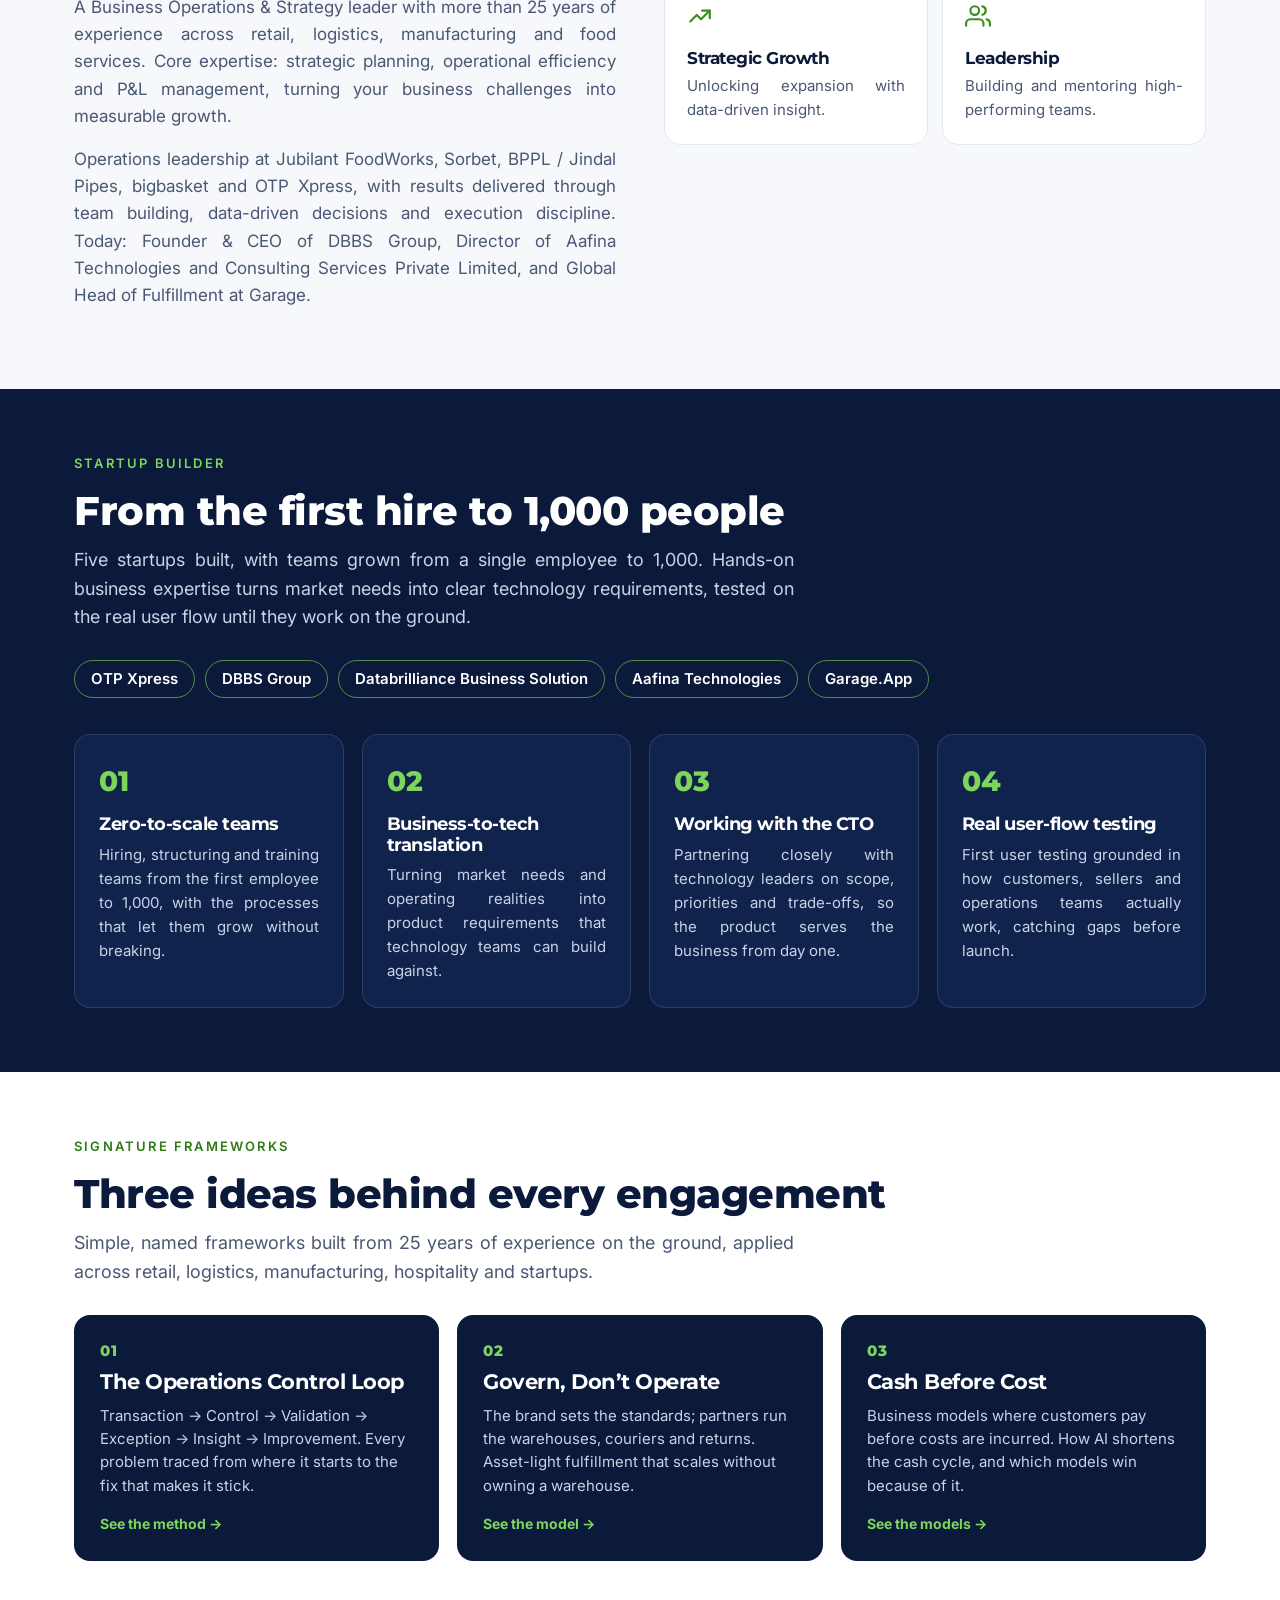
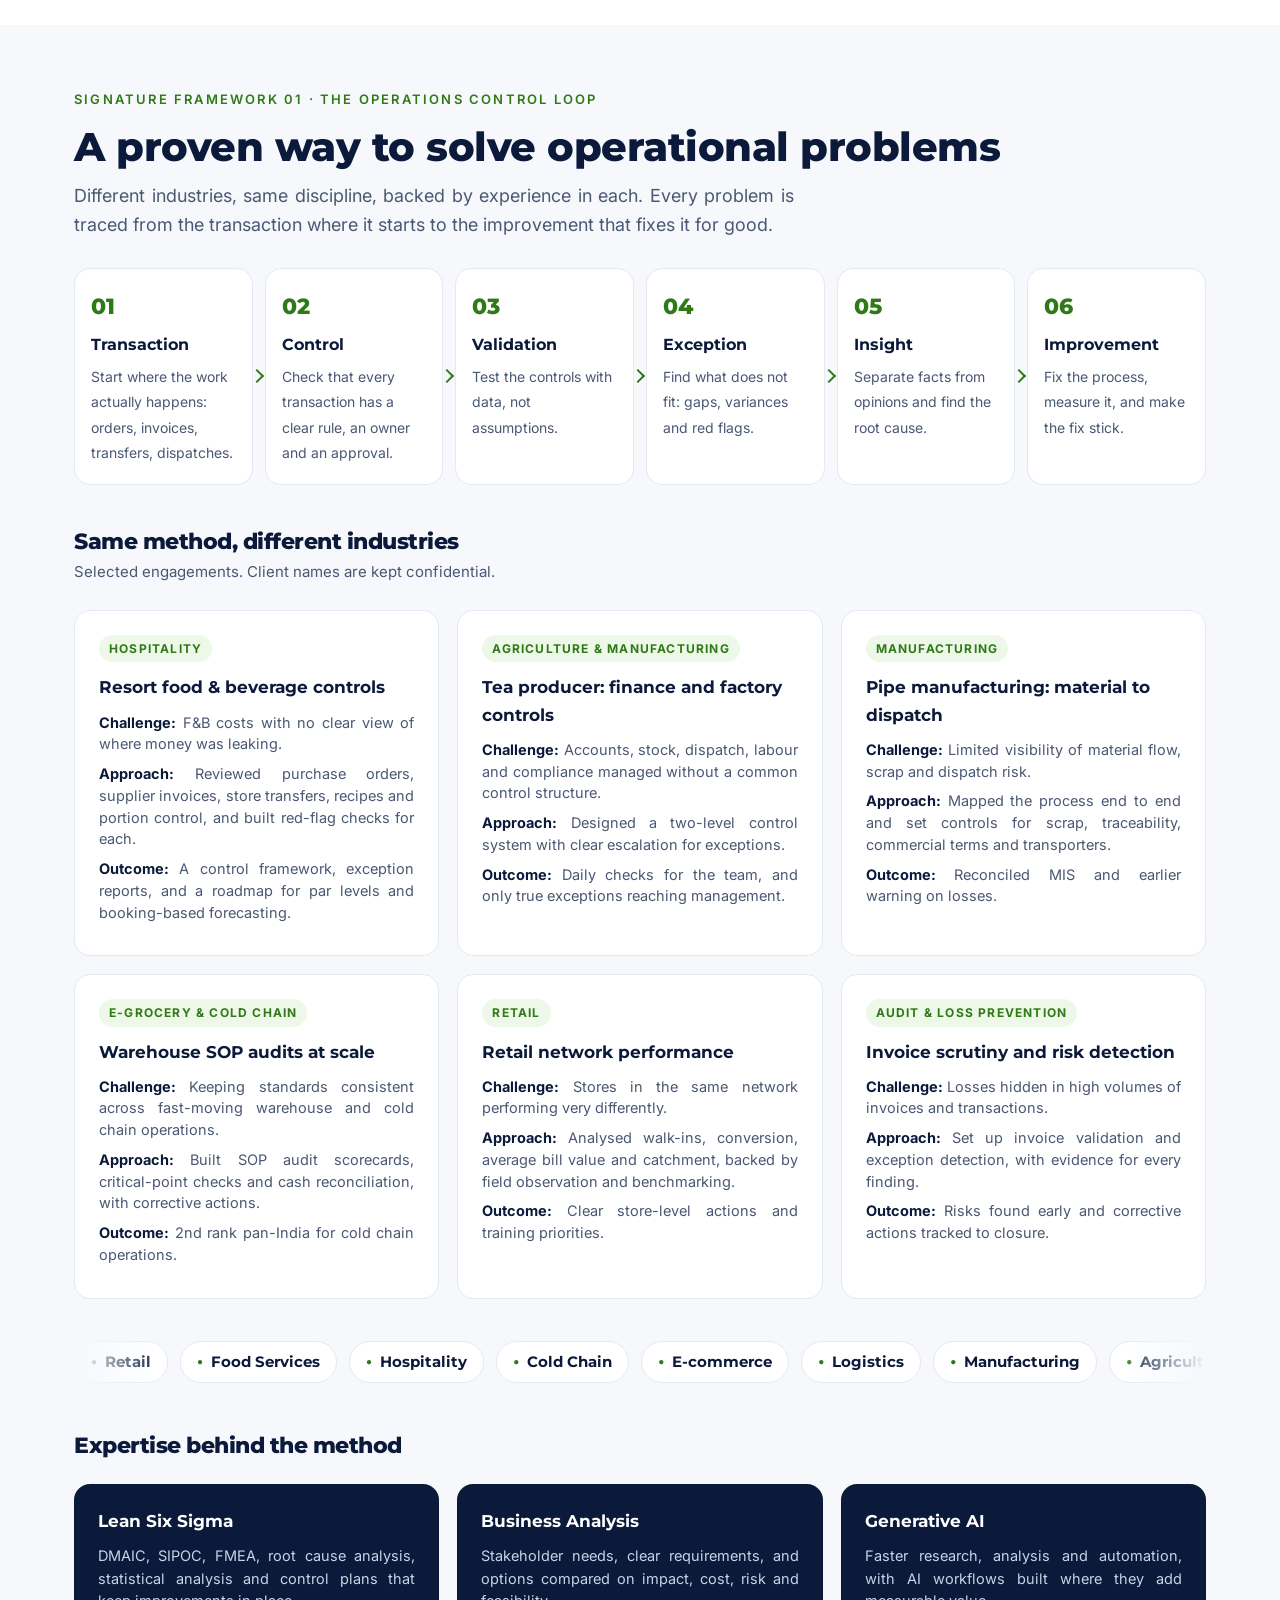
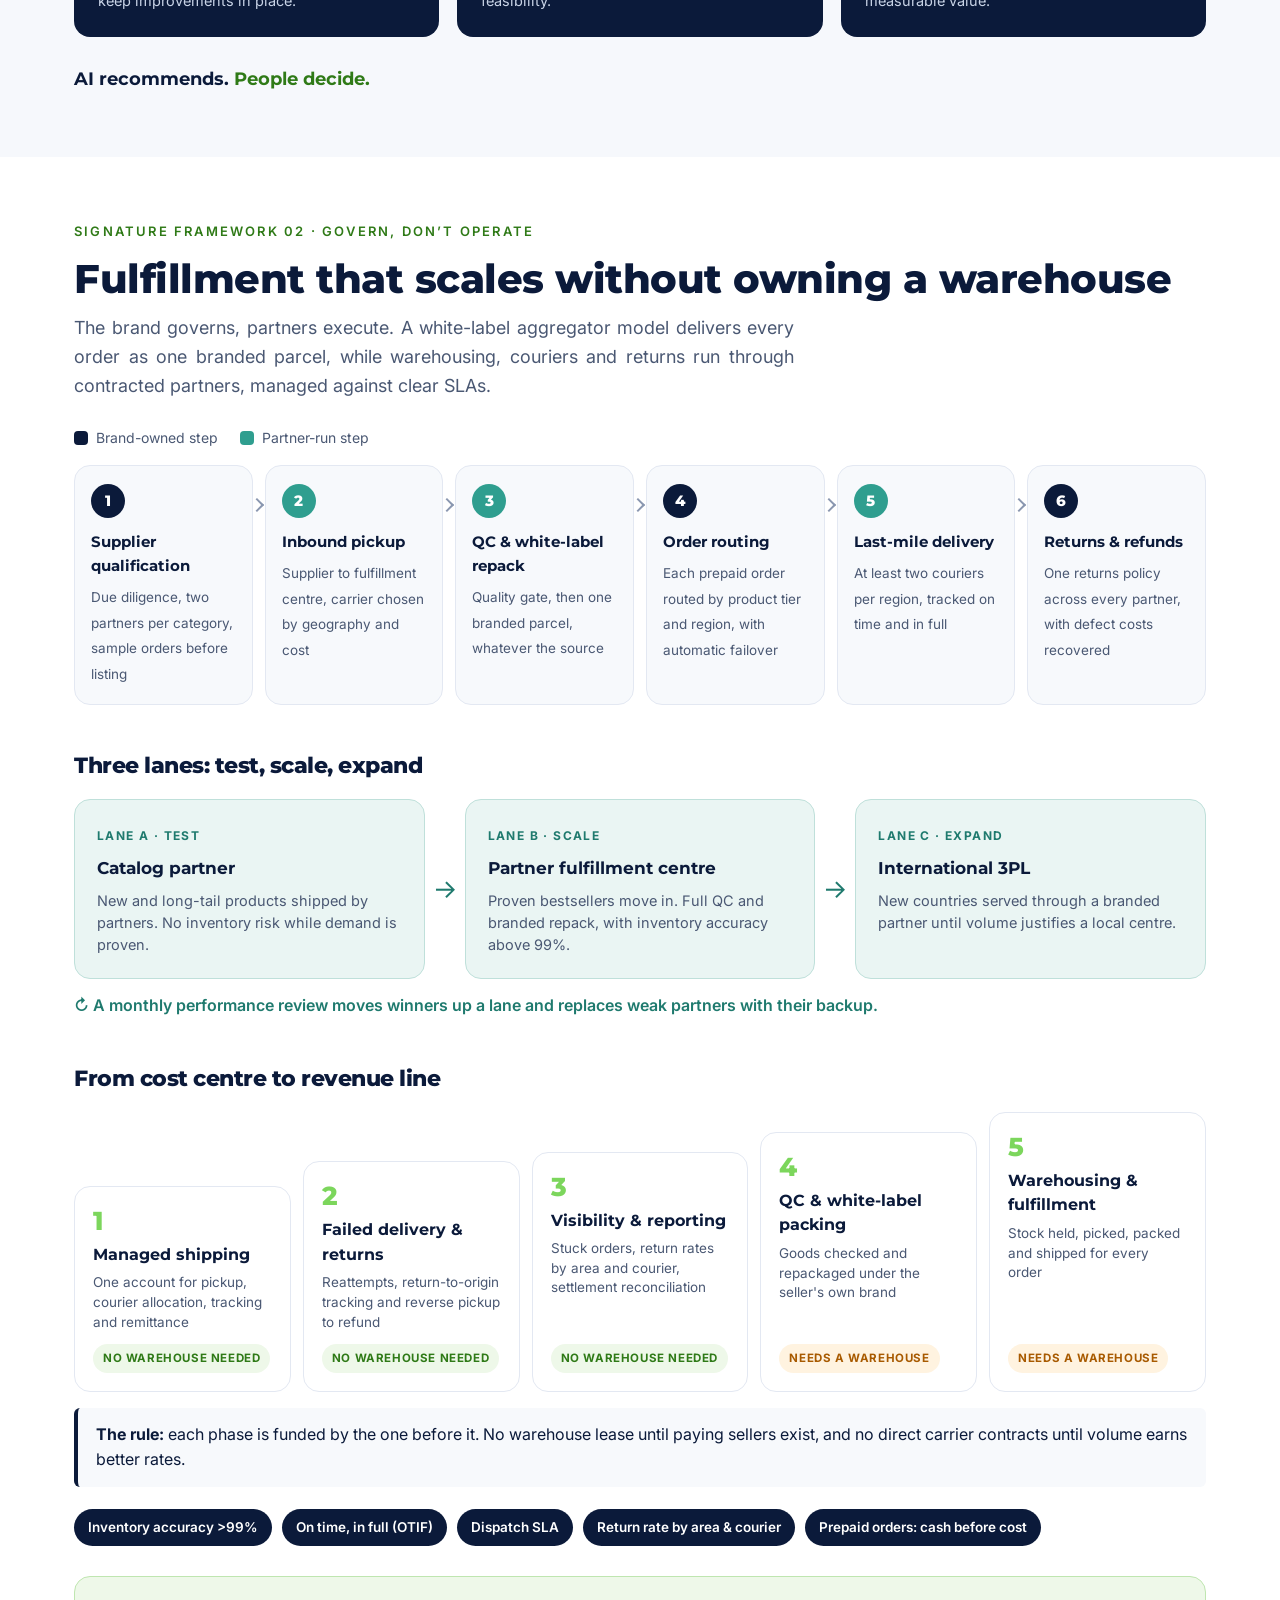
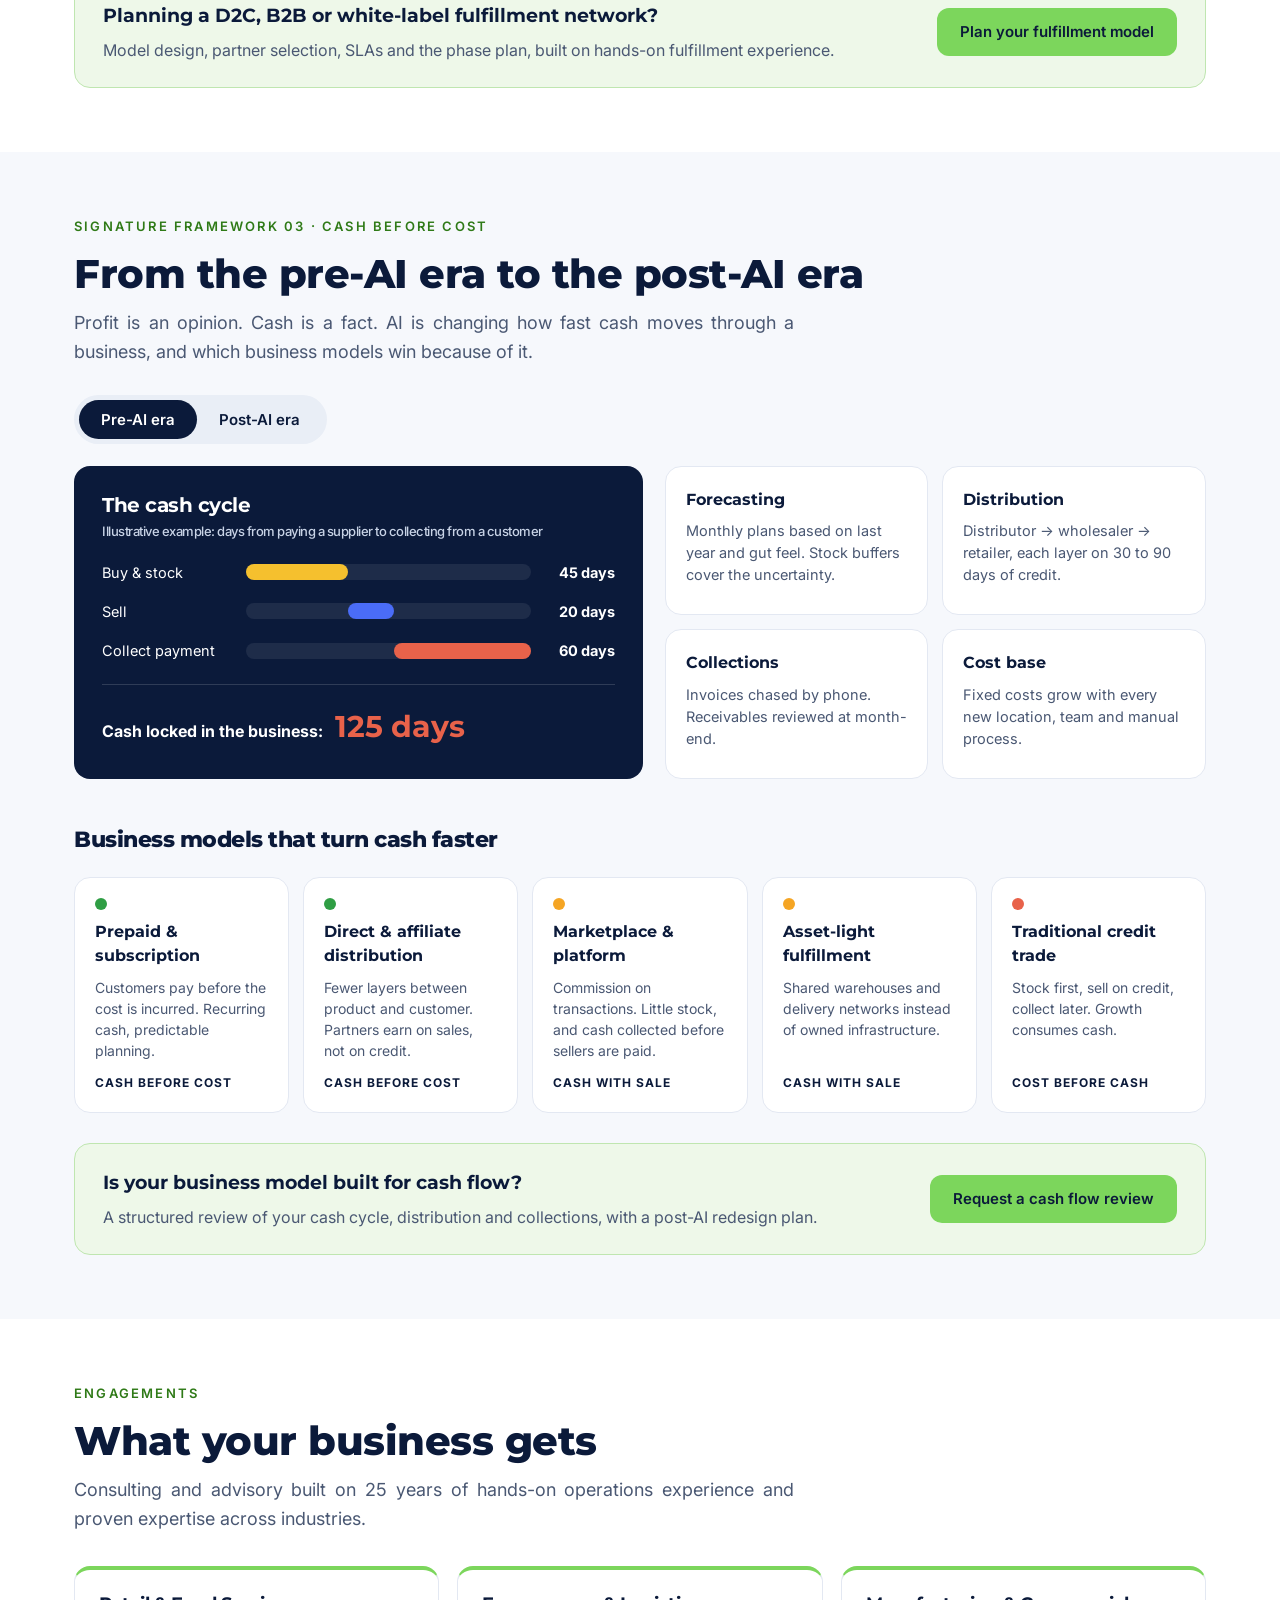
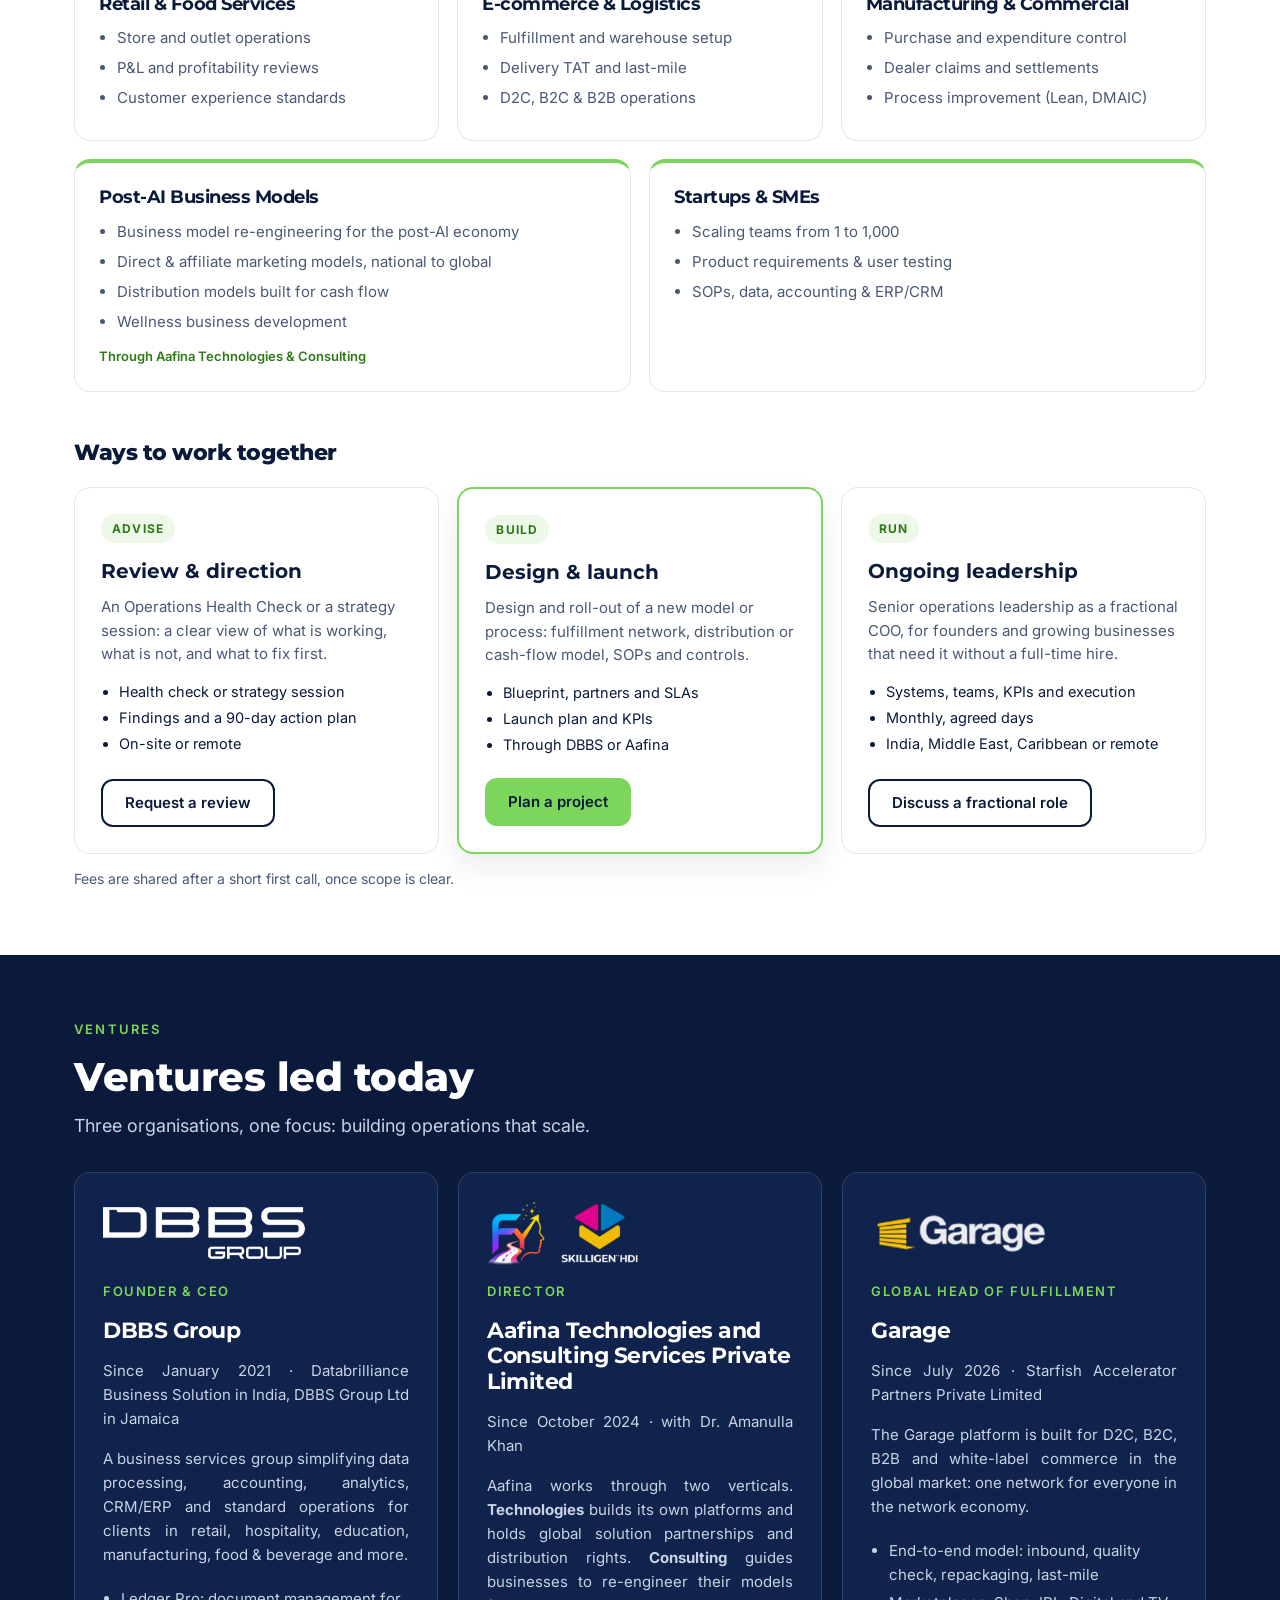
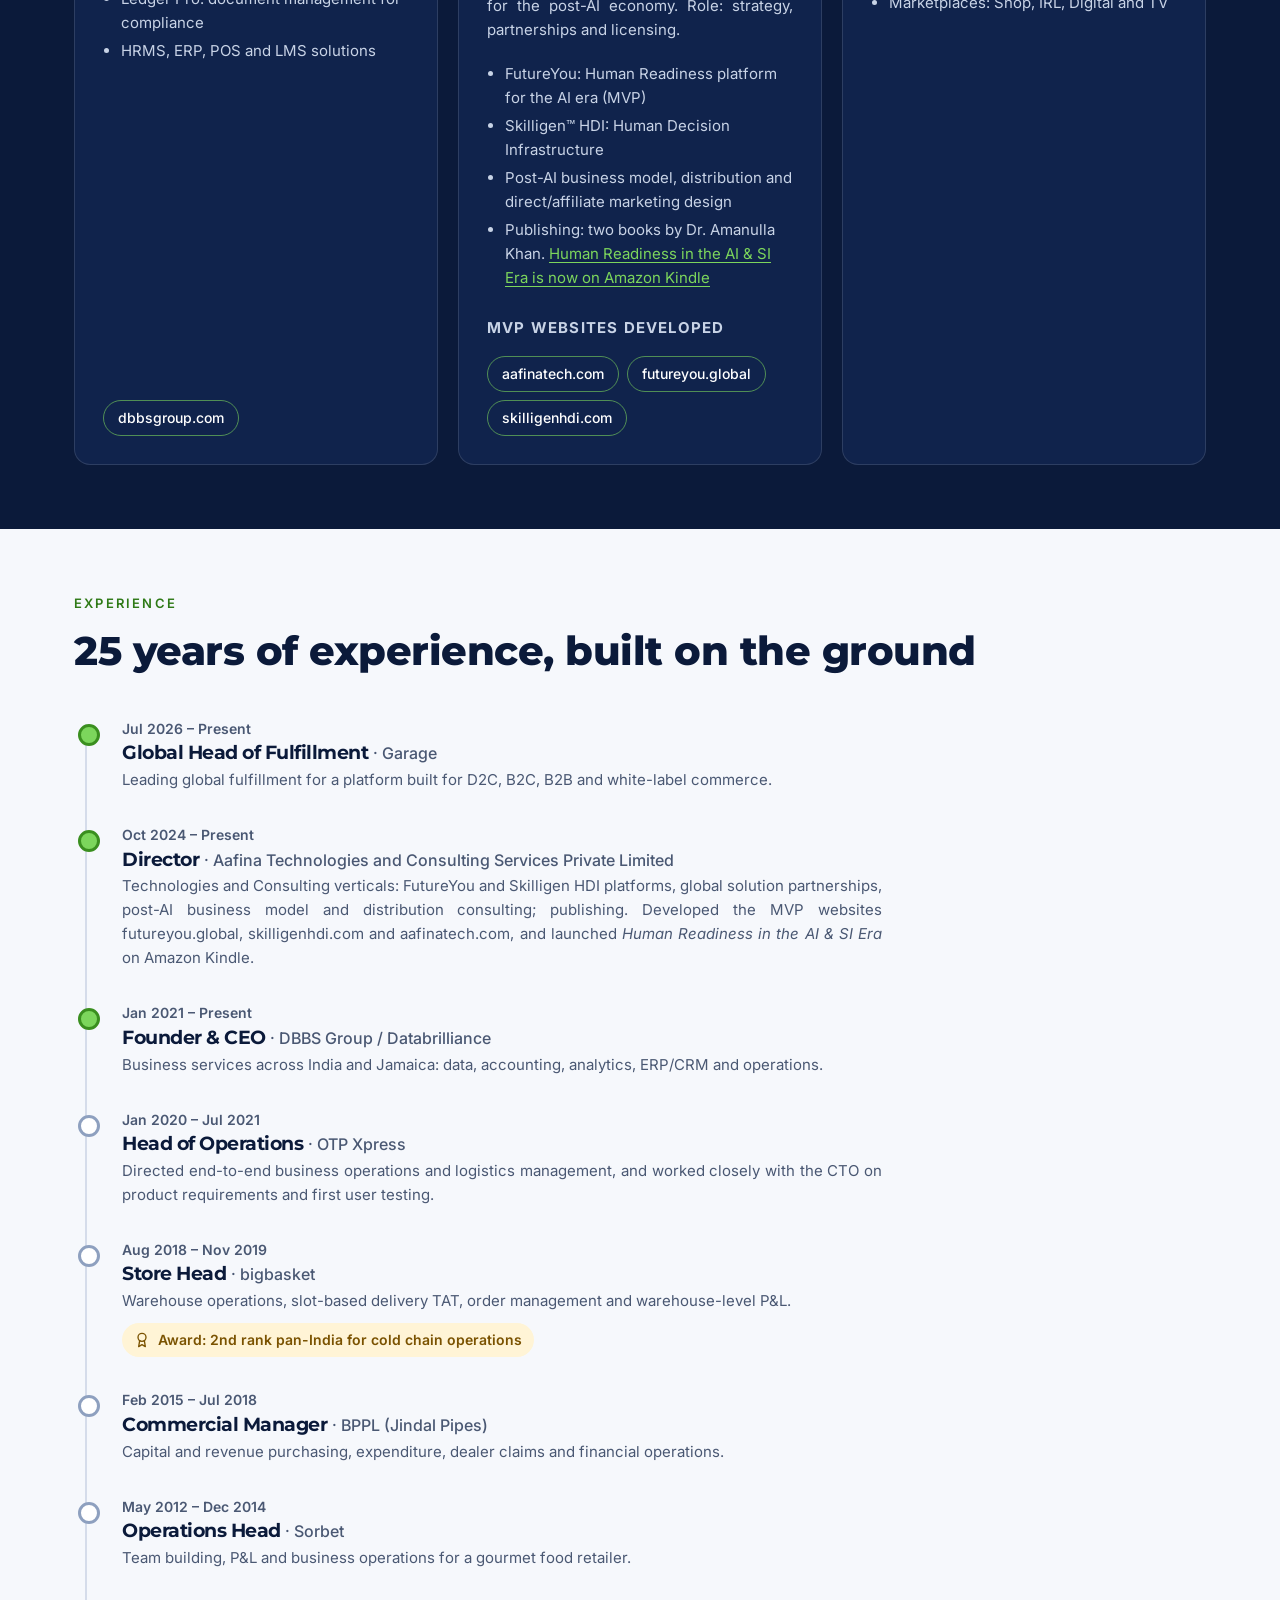
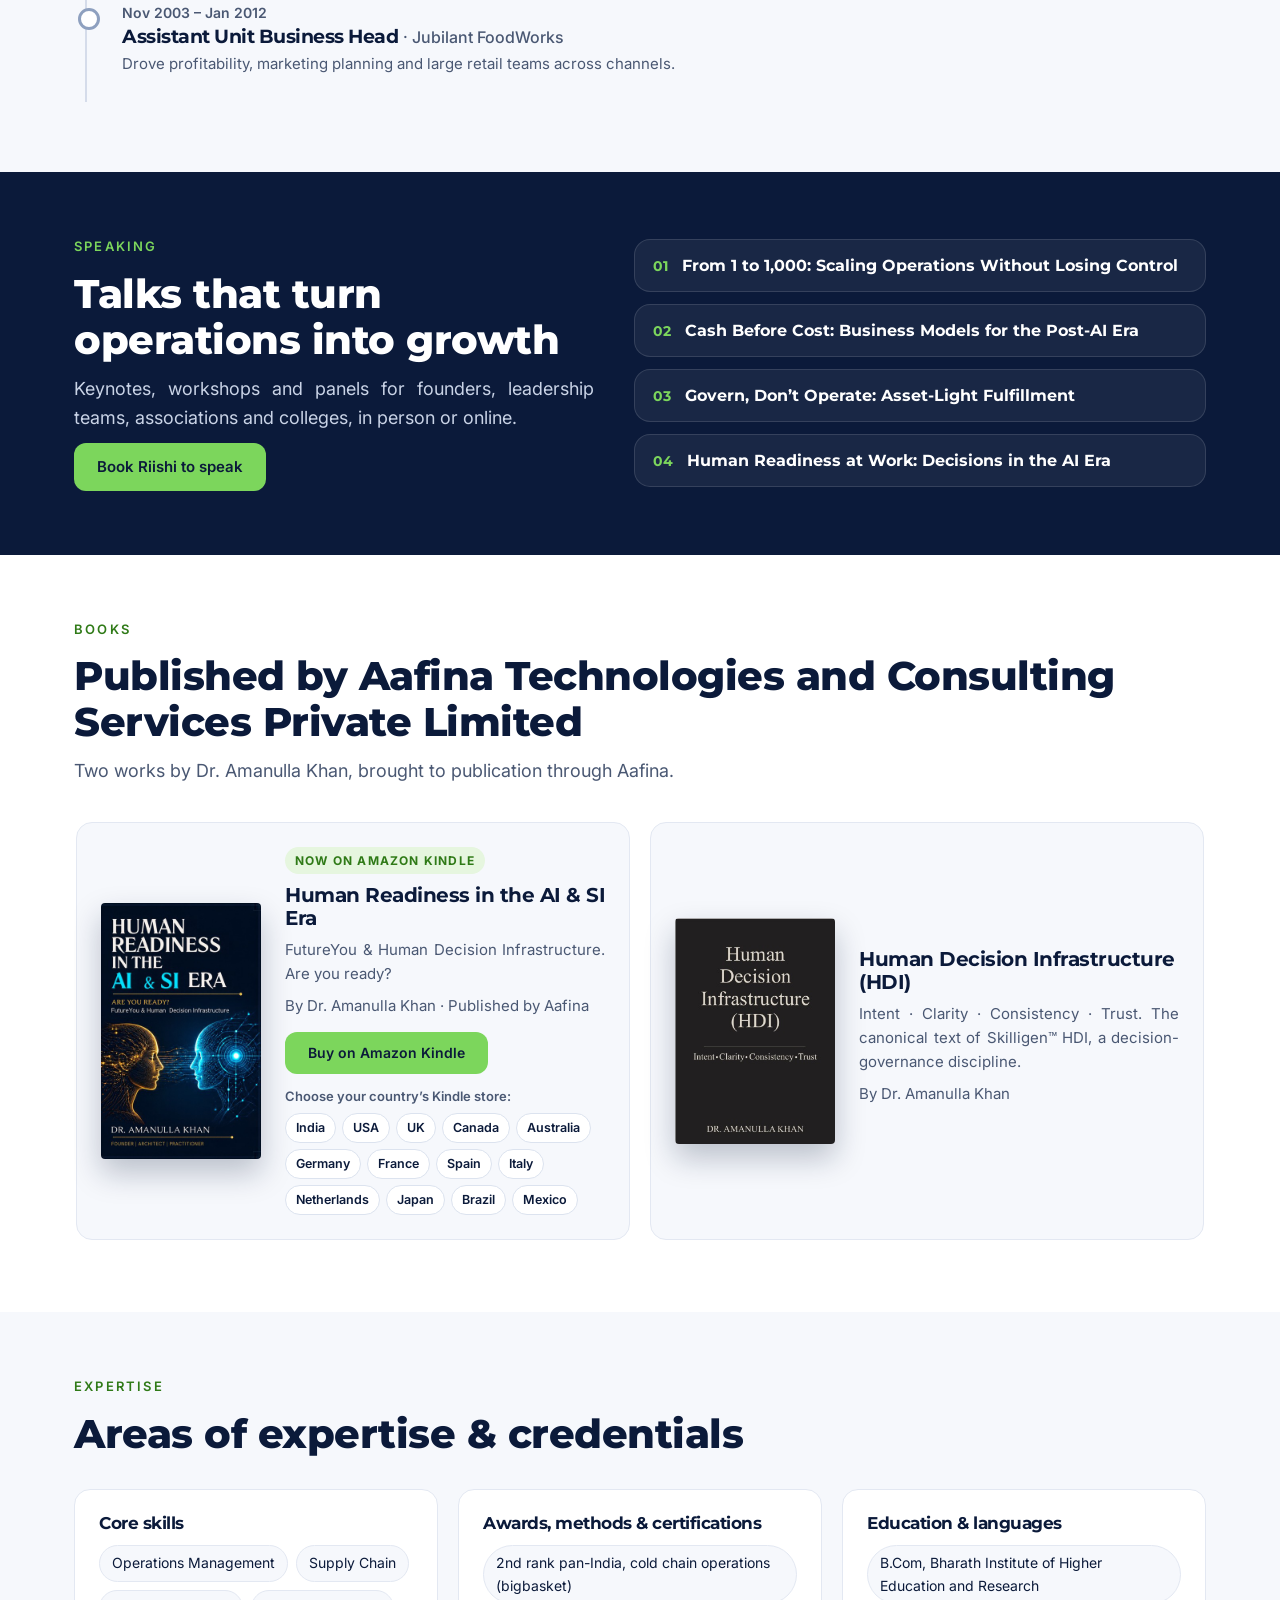
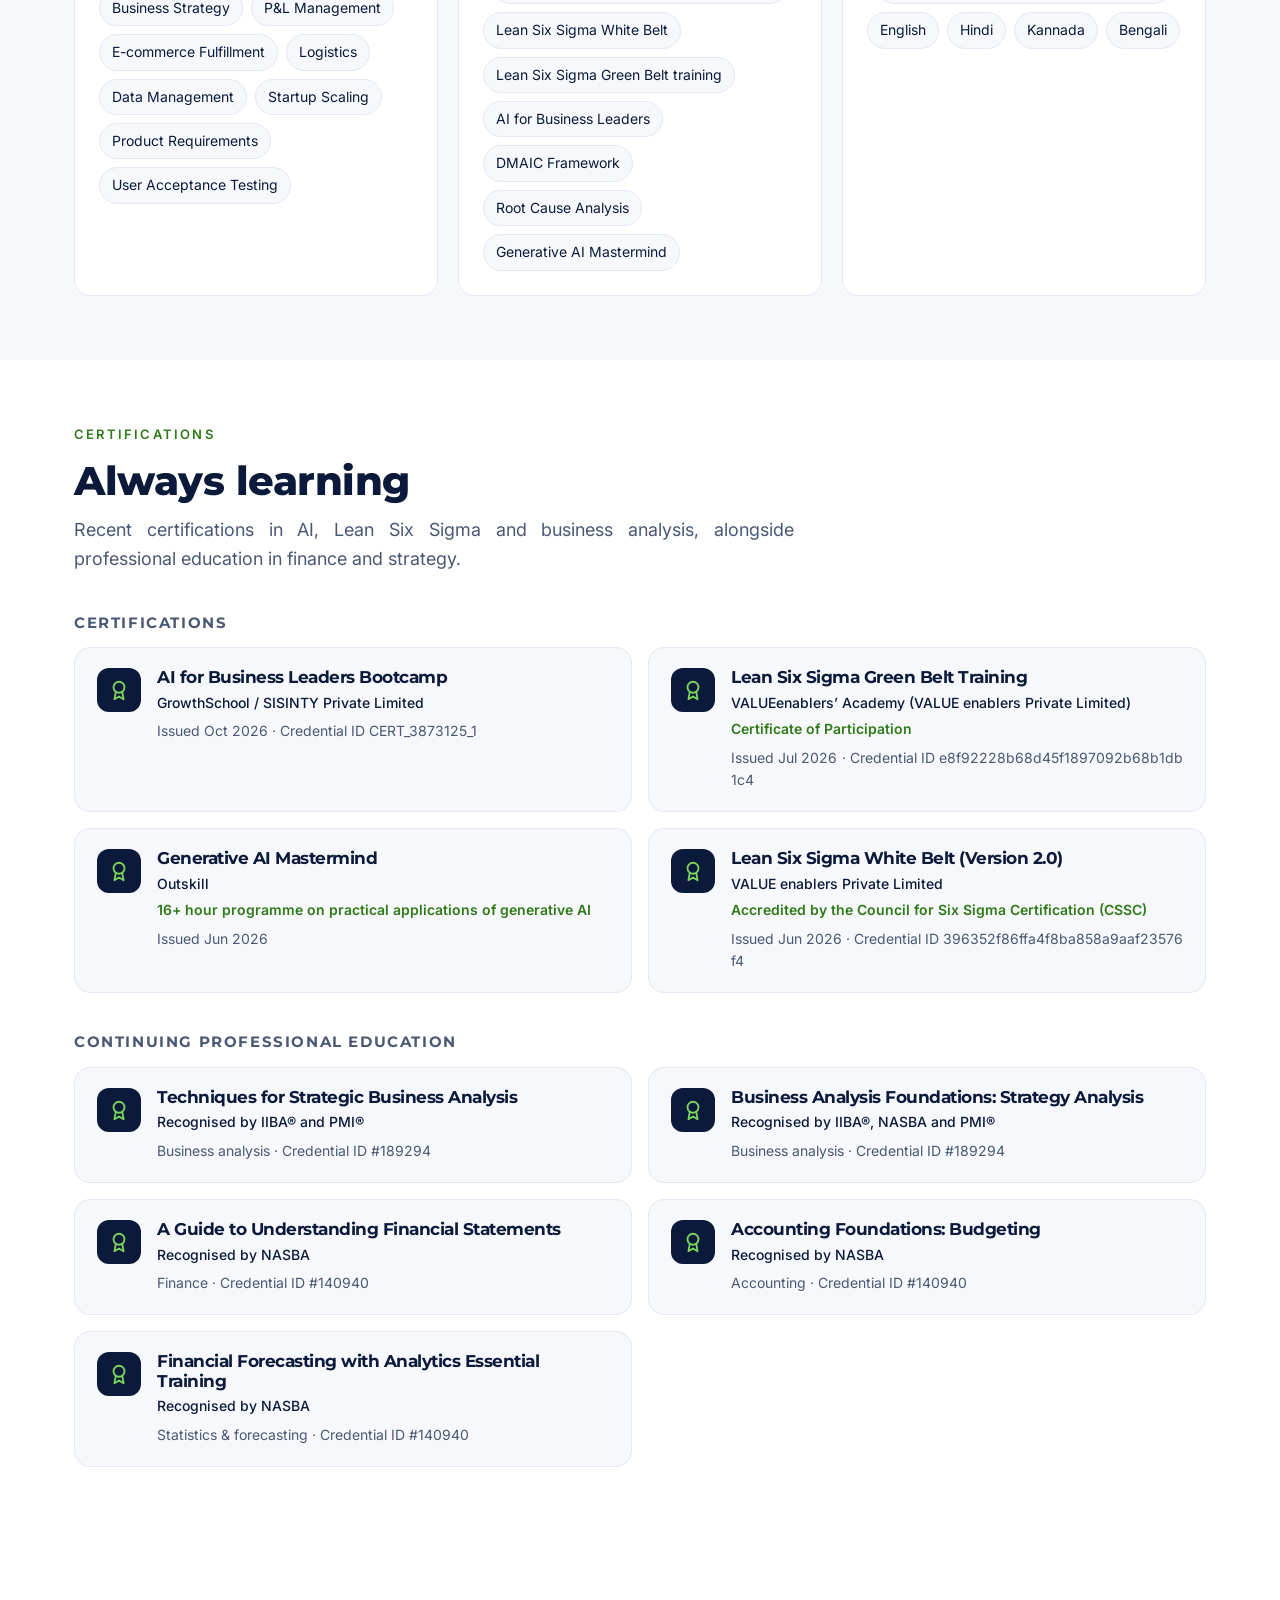
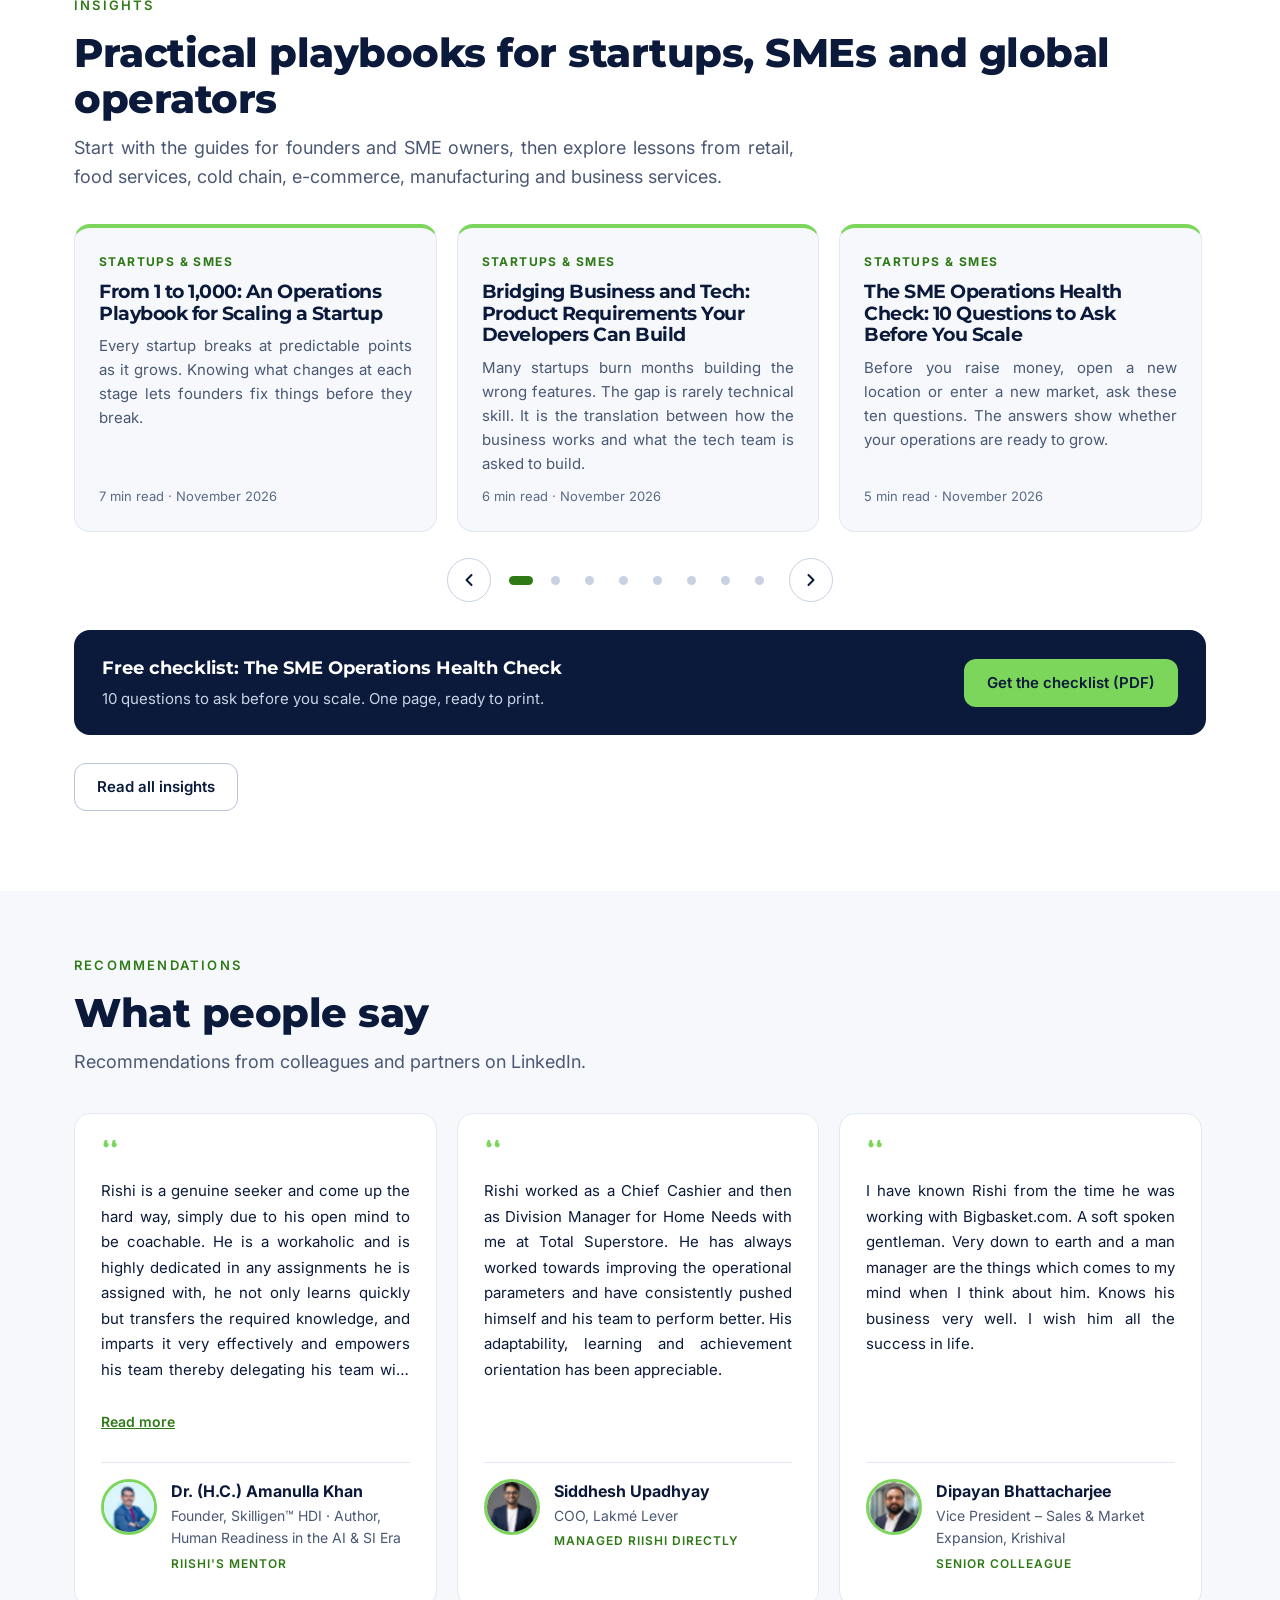
==== commit d5508461: "Add signature frameworks, Advise-Build-Run engagements and speaking band Co-Authored-By: Claude Opus" ====
--- a/index.html
+++ b/index.html
@@ -540,6 +540,48 @@
 .rc-brief{white-space:pre-wrap;background:#0B1A3A;color:#E6ECF7;border-radius:12px;padding:12px;font:12.5px/1.55 ui-monospace,Menlo,Consolas,monospace;margin:0}
 @media (max-width:640px){.rc-launch .rc-lt small{display:none}.rc-panel{right:12px;bottom:12px;height:calc(100vh - 24px);max-height:none}}
 .book-line{display:flex;flex-wrap:wrap;align-items:center;gap:14px;margin:18px 0 0}.book-direct{font-weight:600}
+/* Signature frameworks */
+.sig{background:#fff}
+.sig-grid{display:grid;grid-template-columns:repeat(3,1fr);gap:18px;margin-top:28px}
+.sig-card{display:flex;flex-direction:column;background:var(--navy);color:#fff;border-radius:var(--radius);padding:26px;text-decoration:none;transition:transform .2s}
+.sig-card:hover{transform:translateY(-3px)}
+.sig-n{font:800 15px Montserrat,sans-serif;color:#7CD65C;letter-spacing:1px}
+.sig-card h3{font-family:Montserrat,sans-serif;font-size:21px;margin:10px 0;color:#fff}
+.sig-card p{margin:0 0 16px;font-size:15px;line-height:1.55;color:#C9D3E6;flex:1;text-align:left!important}
+.sig-go{font-weight:700;color:#7CD65C;font-size:14px}
+/* Ways to work together */
+.ways-h{font-size:22px;font-weight:800;margin:48px 0 0}
+.ways{display:grid;grid-template-columns:repeat(3,1fr);gap:18px;margin-top:22px;align-items:stretch}
+.way{display:flex;flex-direction:column;border:1px solid #E3E8F2;border-radius:var(--radius);padding:26px;background:#fff}
+.way.feat{border:2px solid #7CD65C;box-shadow:0 14px 30px rgba(11,26,58,.08)}
+.way-tag{align-self:flex-start;font-size:12px;font-weight:700;letter-spacing:1.2px;text-transform:uppercase;background:#EEF8E9;color:#2F7A17;border-radius:999px;padding:5px 11px}
+.way h4{font-family:Montserrat,sans-serif;font-size:20px;margin:12px 0 8px;color:var(--navy)}
+.way .way-d{margin:0 0 14px;font-size:15px;line-height:1.55;color:var(--ink-muted);text-align:left!important}
+.way ul{margin:0 0 20px;padding-left:18px;color:var(--ink);font-size:14.5px;line-height:1.8;flex:1}
+.way .btn{align-self:flex-start}
+.btn.ghost{background:transparent;border:2px solid var(--navy);color:var(--navy)}
+.ways-note{margin:14px 0 0;color:var(--ink-muted);font-size:14px}
+/* Speaking */
+.speak{background:var(--navy);color:#fff}
+.speak h2{color:#fff}.speak .eyebrow{color:#7CD65C}.speak .lead{color:#C9D3E6}
+.sp-grid{display:grid;grid-template-columns:repeat(2,1fr);gap:16px;margin-top:28px}
+.sp-topic{background:rgba(255,255,255,.06);border:1px solid rgba(255,255,255,.12);border-radius:var(--radius);padding:22px}
+.sp-topic span{font-size:12px;font-weight:700;letter-spacing:1.4px;text-transform:uppercase;color:#7CD65C}
+.sp-topic h3{font-family:Montserrat,sans-serif;font-size:18px;margin:8px 0;color:#fff}
+.sp-topic p{margin:0;font-size:14.5px;line-height:1.55;color:#C9D3E6;text-align:left!important}
+.sp-meta{display:grid;grid-template-columns:repeat(3,1fr);gap:16px;margin-top:22px}
+.sp-meta div{border-top:2px solid #7CD65C;padding-top:12px}
+.sp-meta b{display:block;font-family:Montserrat,sans-serif;font-size:15px;margin-bottom:6px}
+.sp-meta span{font-size:14px;line-height:1.6;color:#C9D3E6}
+.sp-btn{margin-top:28px}
+@media (max-width:1180px){.sig-grid,.ways{grid-template-columns:1fr 1fr}.sp-meta{grid-template-columns:1fr}}
+@media (max-width:640px){.sig-grid,.ways,.sp-grid{grid-template-columns:1fr}}
+.sp-band{display:grid;grid-template-columns:1fr 1.1fr;gap:40px;align-items:center}
+.sp-intro .btn{margin-top:10px}
+.sp-list{list-style:none;margin:0;padding:0;display:grid;gap:12px}
+.sp-list li{display:flex;gap:14px;align-items:center;background:rgba(255,255,255,.06);border:1px solid rgba(255,255,255,.12);border-radius:var(--radius);padding:16px 18px;font:700 16px Montserrat,sans-serif;color:#fff}
+.sp-list span{color:#7CD65C;font-size:14px}
+@media (max-width:900px){.sp-band{grid-template-columns:1fr}}
 </style>
 </head>
 <body>
@@ -685,9 +727,22 @@
     </div>
   </section>
 
+  <section class="section sig" id="frameworks">
+    <div class="wrap">
+      <p class="eyebrow" style="color:#2F7A17">Signature Frameworks</p>
+      <h2>Three ideas behind every engagement</h2>
+      <p class="lead">Simple, named frameworks built from 25 years of experience on the ground, applied across retail, logistics, manufacturing, hospitality and startups.</p>
+      <div class="sig-grid">
+        <a class="sig-card" href="#method"><span class="sig-n">01</span><h3>The Operations Control Loop</h3><p>Transaction → Control → Validation → Exception → Insight → Improvement. Every problem traced from where it starts to the fix that makes it stick.</p><span class="sig-go">See the method →</span></a>
+        <a class="sig-card" href="#fulfillment"><span class="sig-n">02</span><h3>Govern, Don&rsquo;t Operate</h3><p>The brand sets the standards; partners run the warehouses, couriers and returns. Asset-light fulfillment that scales without owning a warehouse.</p><span class="sig-go">See the model →</span></a>
+        <a class="sig-card" href="#cashflow"><span class="sig-n">03</span><h3>Cash Before Cost</h3><p>Business models where customers pay before costs are incurred. How AI shortens the cash cycle, and which models win because of it.</p><span class="sig-go">See the models →</span></a>
+      </div>
+    </div>
+  </section>
+
   <section class="section method" id="method">
     <div class="wrap">
-      <p class="eyebrow" style="color:#2F7A17">The Method</p>
+      <p class="eyebrow" style="color:#2F7A17">Signature Framework 01 · The Operations Control Loop</p>
       <h2>A proven way to solve operational problems</h2>
       <p class="lead">Different industries, same discipline, backed by experience in each. Every problem is traced from the transaction where it starts to the improvement that fixes it for good.</p>
       <ol class="m-flow" aria-label="Problem-solving method">
@@ -723,7 +778,7 @@
 
   <section class="section ff" id="fulfillment" style="background:#fff">
     <div class="wrap">
-      <p class="eyebrow" style="color:#2F7A17">White-Label Aggregator Fulfillment</p>
+      <p class="eyebrow" style="color:#2F7A17">Signature Framework 02 · Govern, Don&rsquo;t Operate</p>
       <h2>Fulfillment that scales without owning a warehouse</h2>
       <p class="lead">The brand governs, partners execute. A white-label aggregator model delivers every order as one branded parcel, while warehousing, couriers and returns run through contracted partners, managed against clear SLAs.</p>
 
@@ -768,7 +823,7 @@
 
   <section class="section cf" id="cashflow">
     <div class="wrap">
-      <p class="eyebrow" style="color:#2F7A17">Cash Flow Business Models</p>
+      <p class="eyebrow" style="color:#2F7A17">Signature Framework 03 · Cash Before Cost</p>
       <h2>From the pre-AI era to the post-AI era</h2>
       <p class="lead">Profit is an opinion. Cash is a fact. AI is changing how fast cash moves through a business, and which business models win because of it.</p>
 
@@ -822,6 +877,13 @@
         <div class="e-card"><h3>Post-AI Business Models</h3><ul><li>Business model re-engineering for the post-AI economy</li><li>Direct &amp; affiliate marketing models, national to global</li><li>Distribution models built for cash flow</li><li>Wellness business development</li></ul><p class="e-via">Through Aafina Technologies &amp; Consulting</p></div>
         <div class="e-card"><h3>Startups &amp; SMEs</h3><ul><li>Scaling teams from 1 to 1,000</li><li>Product requirements &amp; user testing</li><li>SOPs, data, accounting &amp; ERP/CRM</li></ul></div>
       </div>
+      <h3 class="ways-h">Ways to work together</h3>
+      <div class="ways">
+        <div class="way"><span class="way-tag">Advise</span><h4>Review &amp; direction</h4><p class="way-d">An Operations Health Check or a strategy session: a clear view of what is working, what is not, and what to fix first.</p><ul><li>Health check or strategy session</li><li>Findings and a 90-day action plan</li><li>On-site or remote</li></ul><a class="btn ghost" href="#enquiry" data-topic="Startup / SME scaling &amp; health check">Request a review</a></div>
+        <div class="way feat"><span class="way-tag">Build</span><h4>Design &amp; launch</h4><p class="way-d">Design and roll-out of a new model or process: fulfillment network, distribution or cash-flow model, SOPs and controls.</p><ul><li>Blueprint, partners and SLAs</li><li>Launch plan and KPIs</li><li>Through DBBS or Aafina</li></ul><a class="btn primary" href="#enquiry" data-topic="E-commerce &amp; fulfillment">Plan a project</a></div>
+        <div class="way"><span class="way-tag">Run</span><h4>Ongoing leadership</h4><p class="way-d">Senior operations leadership as a fractional COO, for founders and growing businesses that need it without a full-time hire.</p><ul><li>Systems, teams, KPIs and execution</li><li>Monthly, agreed days</li><li>India, Middle East, Caribbean or remote</li></ul><a class="btn ghost" href="#enquiry" data-topic="Operations consulting">Discuss a fractional role</a></div>
+      </div>
+      <p class="ways-note">Fees are shared after a short first call, once scope is clear.</p>
     </div>
   </section>
 
@@ -878,6 +940,18 @@
         <li><p class="when">May 2012 &ndash; Dec 2014</p><h3>Operations Head <span>&middot; Sorbet</span></h3><p>Team building, P&amp;L and business operations for a gourmet food retailer.</p></li>
         <li><p class="when">Nov 2003 &ndash; Jan 2012</p><h3>Assistant Unit Business Head <span>&middot; Jubilant FoodWorks</span></h3><p>Drove profitability, marketing planning and large retail teams across channels.</p></li>
       </ol>
+    </div>
+  </section>
+
+  <section class="section speak" id="speaking">
+    <div class="wrap sp-band">
+      <div class="sp-intro"><p class="eyebrow">Speaking</p><h2>Talks that turn operations into growth</h2><p class="lead">Keynotes, workshops and panels for founders, leadership teams, associations and colleges, in person or online.</p><a class="btn primary" href="#enquiry" data-topic="Speaking or partnership">Book Riishi to speak</a></div>
+      <ul class="sp-list">
+        <li><span>01</span>From 1 to 1,000: Scaling Operations Without Losing Control</li>
+        <li><span>02</span>Cash Before Cost: Business Models for the Post-AI Era</li>
+        <li><span>03</span>Govern, Don&rsquo;t Operate: Asset-Light Fulfillment</li>
+        <li><span>04</span>Human Readiness at Work: Decisions in the AI Era</li>
+      </ul>
     </div>
   </section>
 
@@ -1215,6 +1289,6 @@
 </script>
 <script>document.querySelectorAll('.cf-toggle button').forEach(function(b){b.addEventListener('click',function(){var t=b.parentNode;t.querySelectorAll('button').forEach(function(x){x.classList.remove('on');x.setAttribute('aria-selected','false')});b.classList.add('on');b.setAttribute('aria-selected','true');document.querySelector('.cf-board').setAttribute('data-era',b.dataset.era)})});</script>
 <script>document.querySelectorAll('a[data-topic]').forEach(function(a){a.addEventListener('click',function(){var s=document.getElementById('f-topic');if(!s)return;for(var i=0;i<s.options.length;i++){if(s.options[i].text===a.getAttribute('data-topic')){s.selectedIndex=i;break;}}});});</script>
-<script src="assets/riishi-chat.js" defer></script>
+<script src="assets/riishi-chat.js?v=2" defer></script>
 </body>
 </html>
